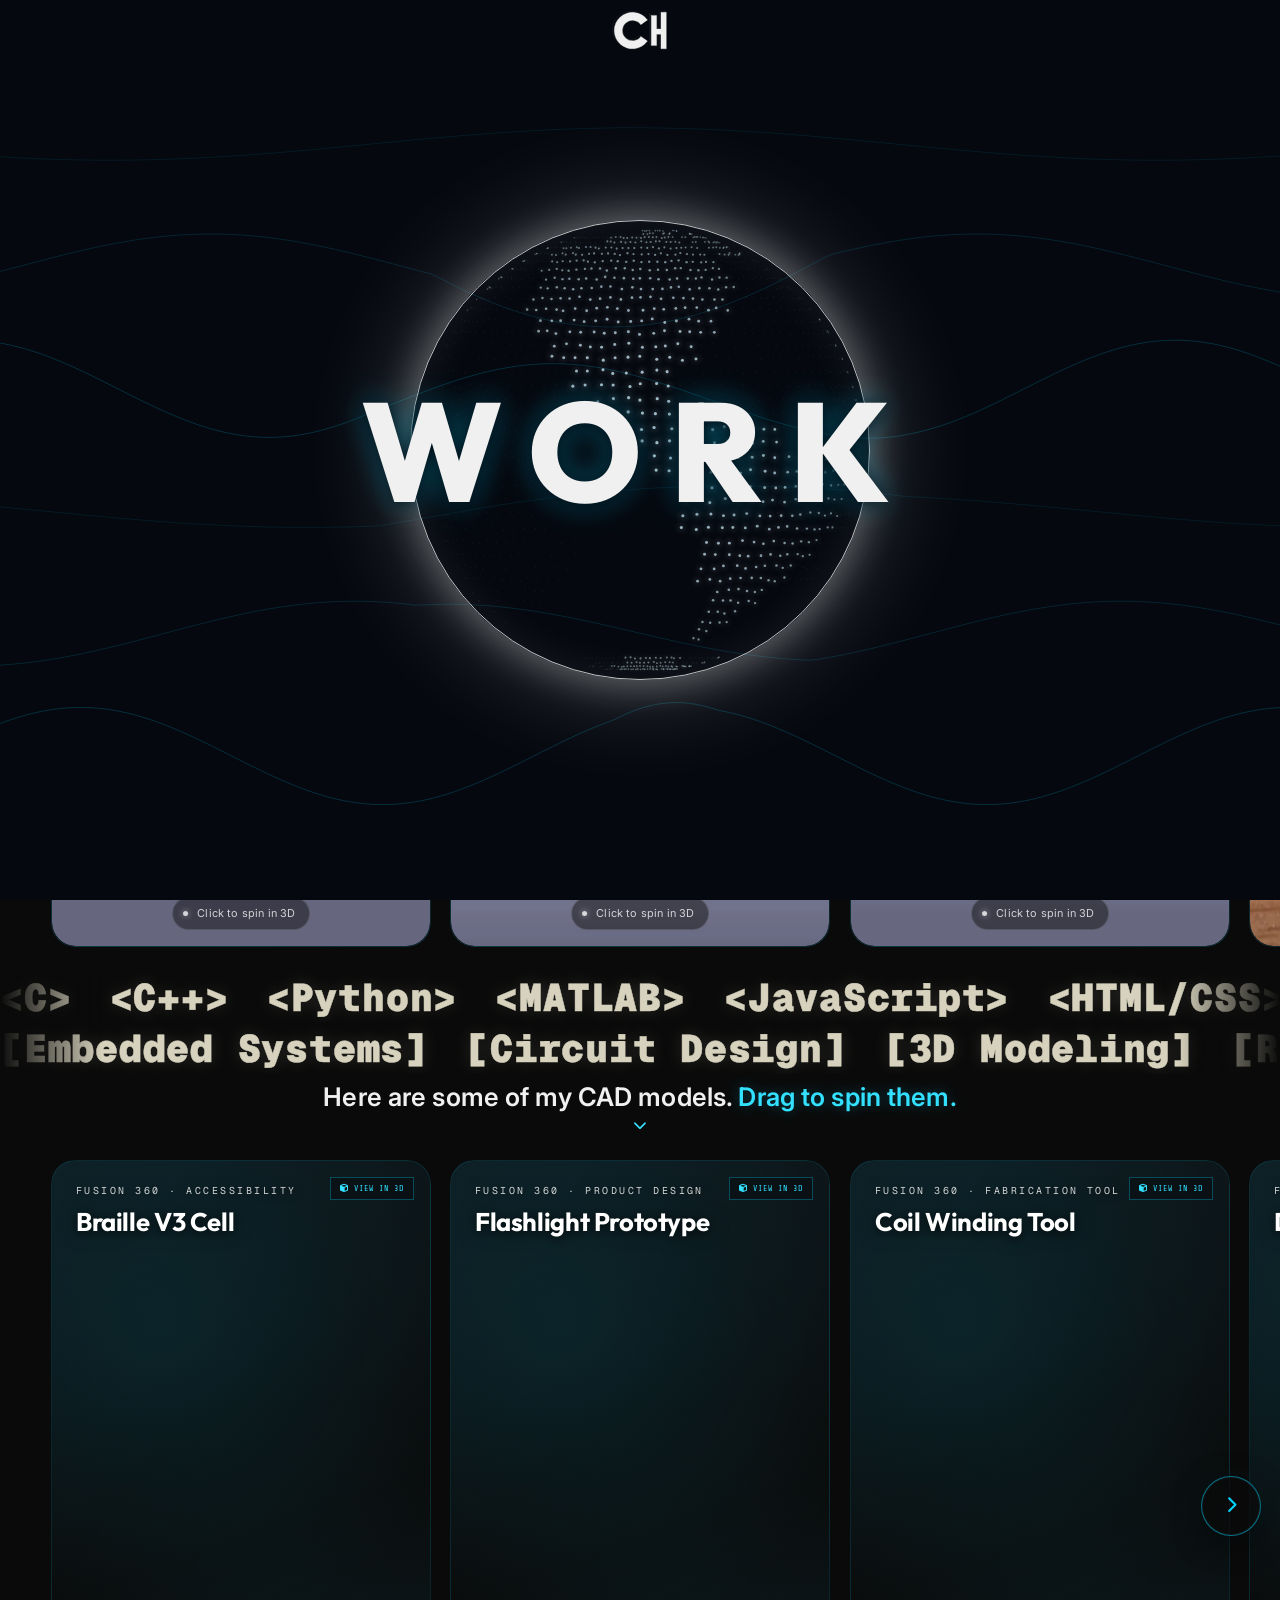
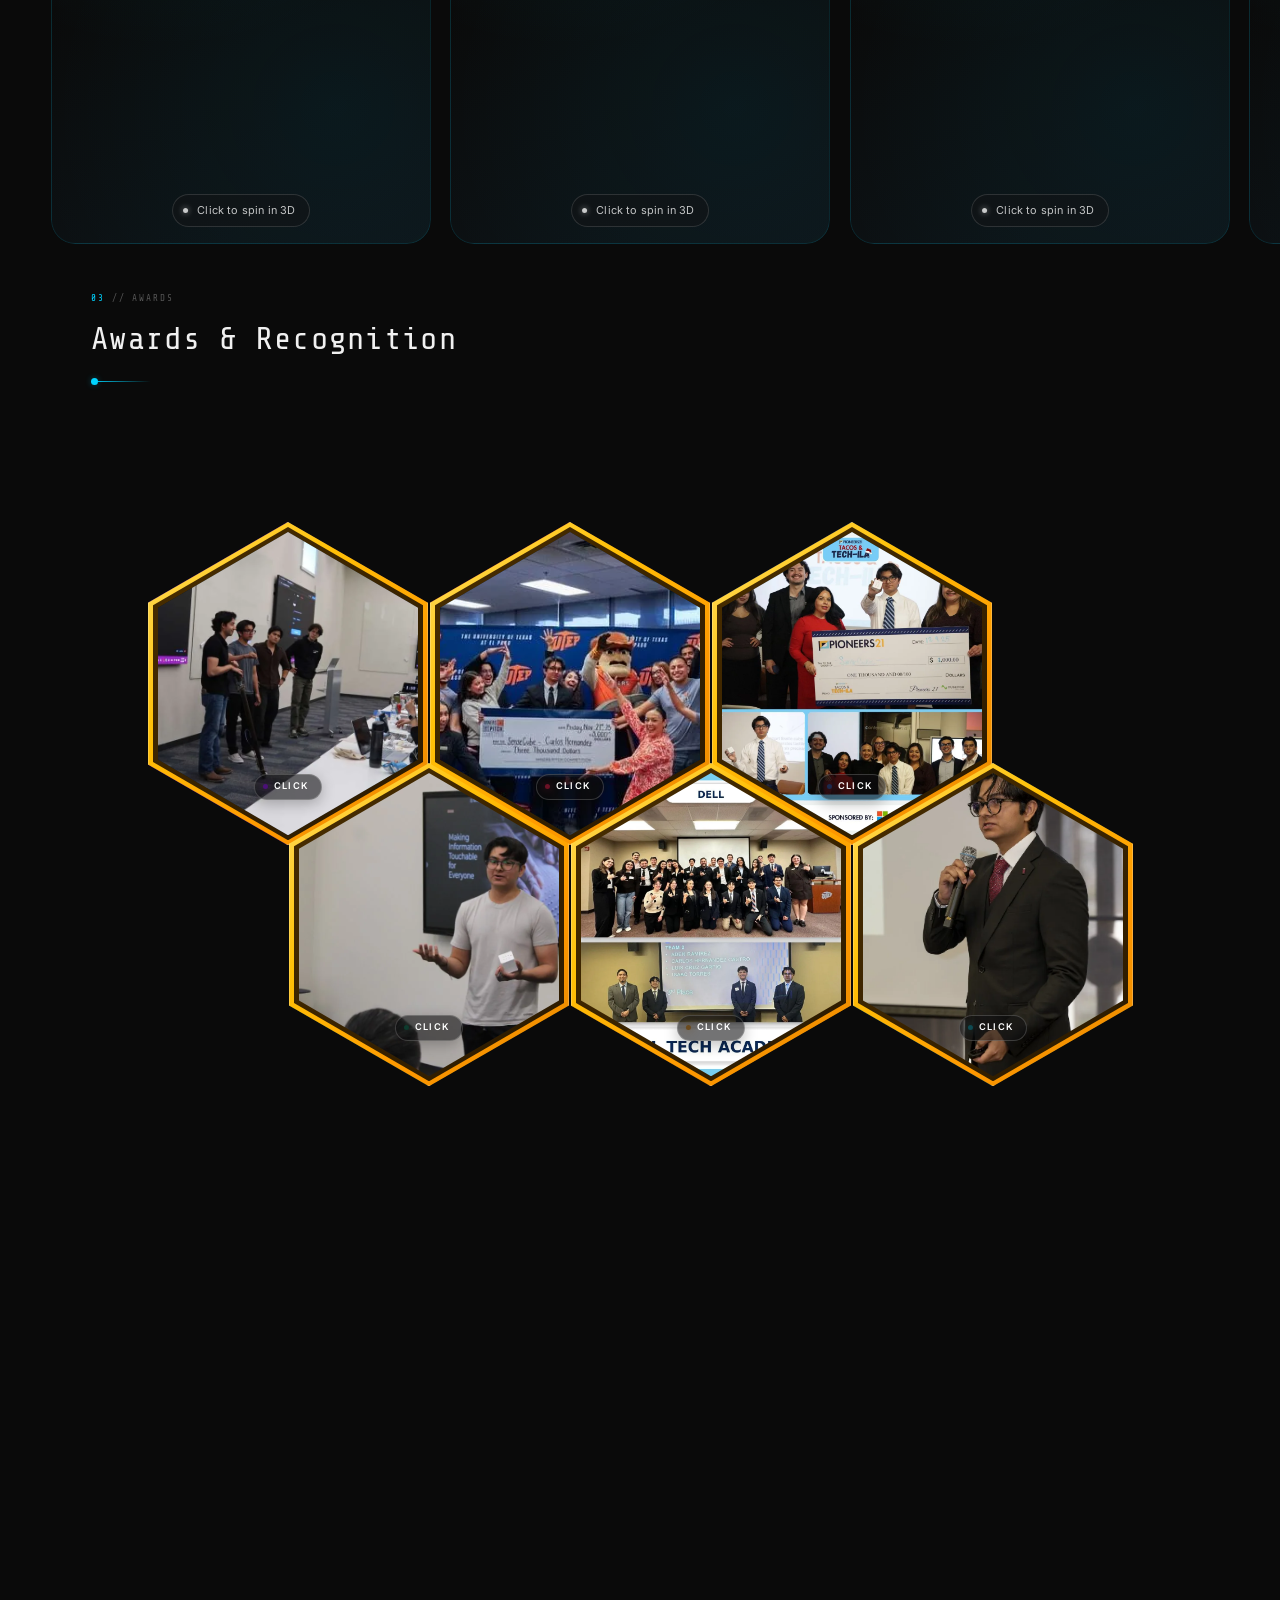
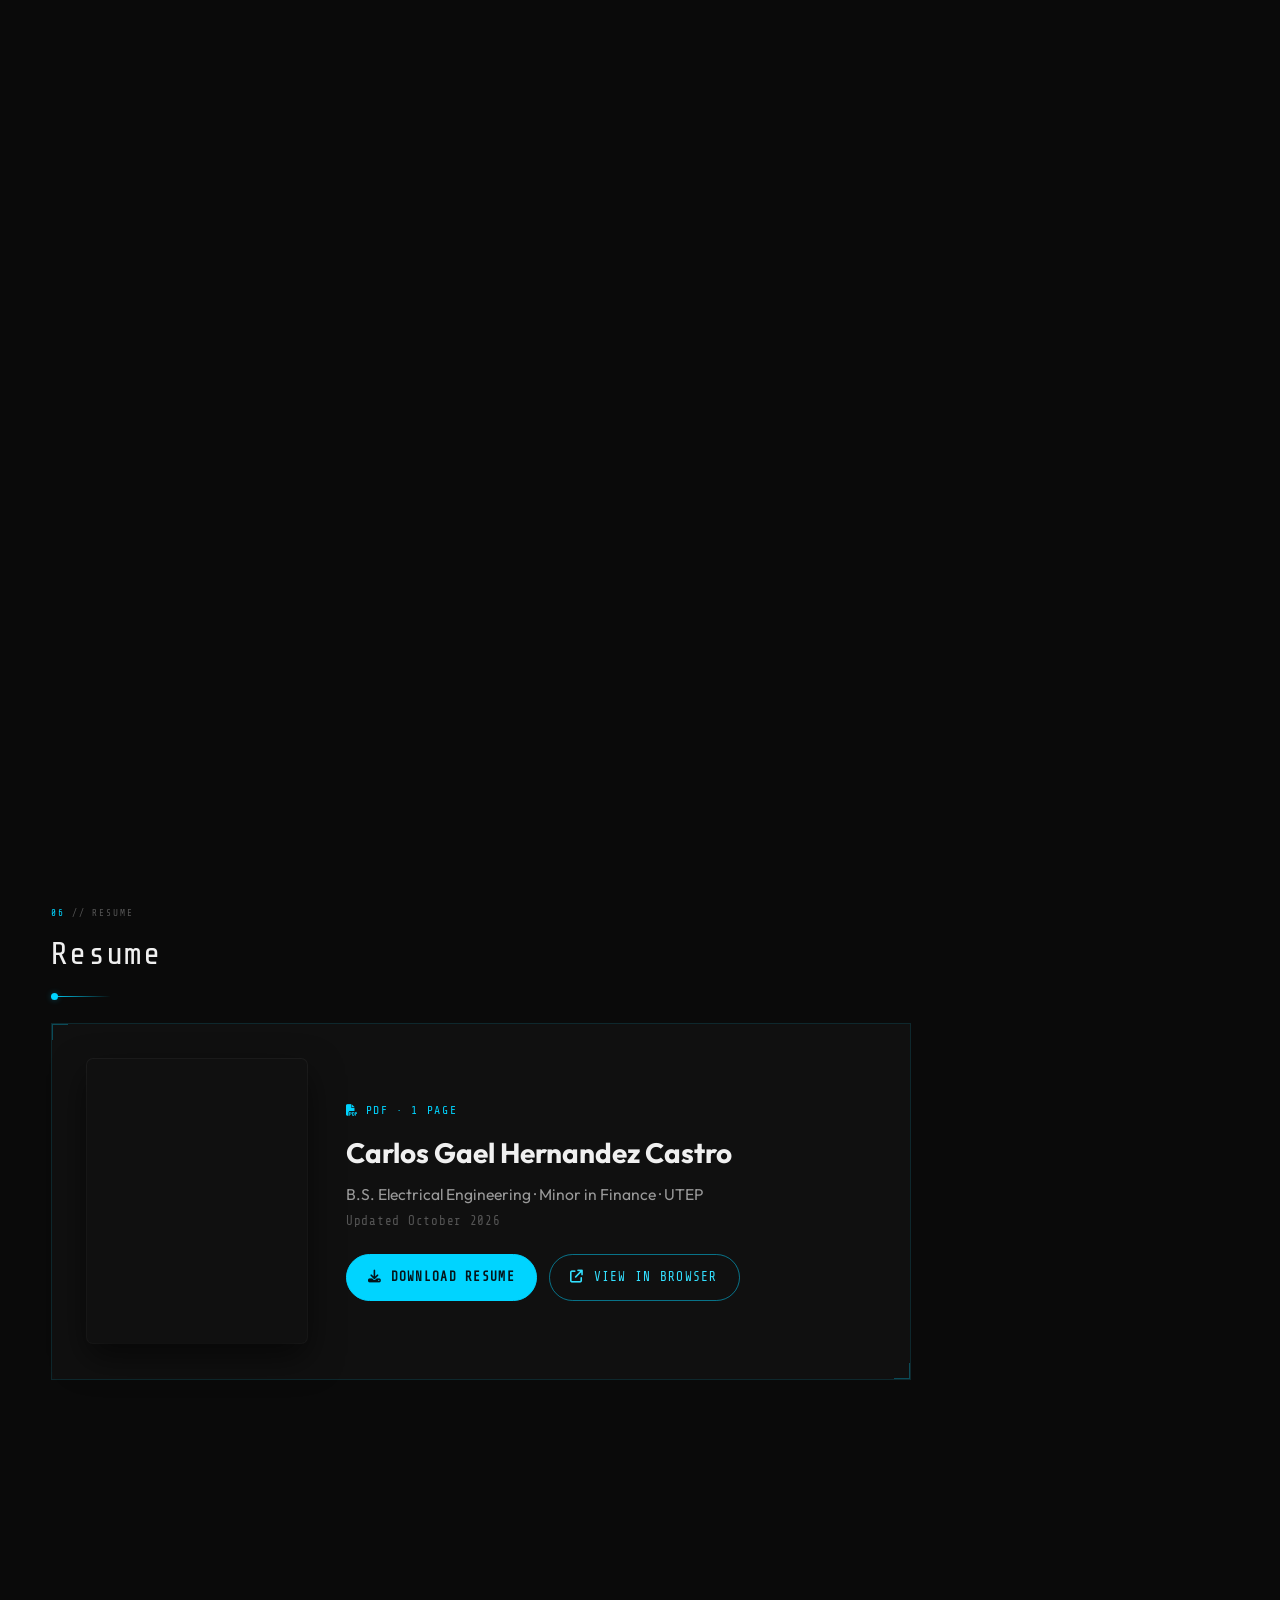
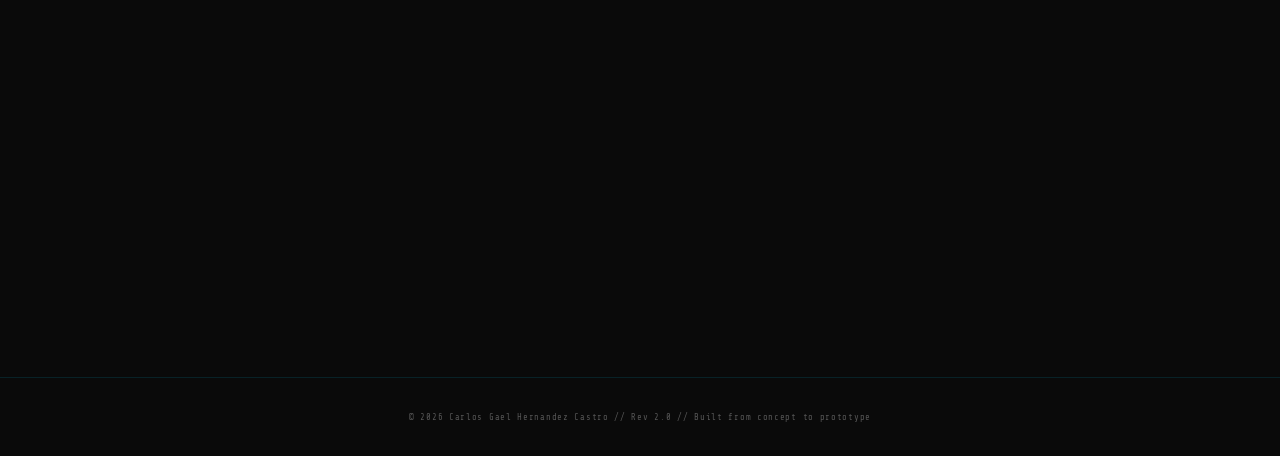
==== index.html @ 39623f41 "admin: update Experience" ====
<!DOCTYPE html>
<html lang="en">

<head>
    <meta charset="UTF-8">
    <meta name="viewport" content="width=device-width, initial-scale=1.0">
    <title>Carlos Gael Hernandez Castro — Electrical Engineer</title>
    <meta name="description" content="I'm a sophomore EE student at UTEP minoring in Finance, building assistive tech, UAV systems, and embedded projects. I deploy real hardware and back it with competition wins.">
    <meta property="og:site_name" content="Carlos Hernandez Castro">
    <meta name="google-site-verification" content="eO-jj7HFhtMOXMjF1wwX9xHpwK8KpR4ubTns_hVPbPQ" />
    <link rel="icon" type="image/png" href="/favicon.png" sizes="any">
    
    <link rel="manifest" href="/manifest.json">
    <meta name="theme-color" content="#000000">
    <script>if('serviceWorker' in navigator){window.addEventListener('load',()=>navigator.serviceWorker.register('/sw.js'));}</script>

    <link rel="preconnect" href="https://fonts.googleapis.com">
    <link rel="preconnect" href="https://fonts.gstatic.com" crossorigin>
    <link
        href="https://fonts.googleapis.com/css2?family=Share+Tech+Mono&family=Outfit:wght@300;400;500;600;700&family=Geist:wght@400;500;600;700;800;900&family=Geist+Mono:wght@400;500;600&family=Inter:wght@400;500;600;700;800;900&display=swap"
        rel="stylesheet">
    <link rel="stylesheet" href="https://cdnjs.cloudflare.com/ajax/libs/font-awesome/6.5.1/css/all.min.css">
    <!-- <model-viewer> is loaded ON-DEMAND the first time a user clicks a CAD
         card (see the loadModelViewer() helper in the script section). This
         keeps ~300 KB of WebGL JS off the initial page load. -->
    <link rel="preconnect" href="https://unpkg.com" crossorigin>
    <!-- file:// origins cannot fetch .glb files, so when the page is opened as a
         local file we lazily pull in the embedded base64 bundle. Hosted deploys
         skip the file (location.protocol !== "file:") so production stays lean. -->
    <script>
        if (location.protocol === 'file:') {
            var s = document.createElement('script');
            s.src = './cad-models.js';
            document.head.appendChild(s);
        }
    </script>

    <!-- =========================================================================
         CARLOS HERNANDEZ — PORTFOLIO
         Single-file HTML/CSS/JS portfolio site.

         File layout
         ───────────
           <head>
              fonts + Font Awesome
              <style>   ← all CSS, organized by feature (see § map below)
           <body>
              page chrome  (hive backdrop, scroll bar)
              <nav>        (logo, menu, hamburger)
              <section>'s  (about · projects · experience · skills · awards · contact)
              footer + greeting modal + lightbox
              <script>     (canvas anims, modals, marquee, observers, etc.)

         CSS section map (search for the §⇩ label to jump)
         ─────────────────────────────────────────────────
           §1  Reset / global tokens / base
           §2  Page chrome           (scroll-power bar, navigation)
           §3  Logo                  (mark, wordmark, tap-my-name CTA, car SVG)
           §4  Hero                  (about, terminal greeting, decorative art)
           §5  Sections              (general section header, layout helpers)
           §6  Projects              (pcards, hover blur, hint pill, click modals)
           §7  Skills marquee        (left + right scrolling rows)
           §8  Awards (hexagons)     (two-layer system, dock colors, full-screen modal)
           §9  Quote + Contact       (glow, social pills)
           §10 Greeting modal (gm)   (drift grid, terminal, scramble effect)
           §11 Reveal-on-scroll utilities + reduced-motion
         ========================================================================= -->
    <style>
        /* ───── §1 · Reset / base ──────────────────────────────────────────────── */
        *,
        *::before,
        *::after {
            margin: 0;
            padding: 0;
            box-sizing: border-box
        }

        /* design tokens — colors, fonts, motion variables */
        :root {
            --bg: #0a0a0a;
            --bg2: #101010;
            --bg3: #161616;
            --acc: #00d4ff;
            --acc2: #33e0ff;
            --acc3: rgba(0, 212, 255, 0.3);
            --acc4: rgba(0, 212, 255, 0.5);
            --acc5: rgba(0, 212, 255, 0.12);
            --acc6: rgba(0, 212, 255, 0.06);
            --glow: rgba(0, 212, 255, 0.4);
            --txt: #f0f0f0;
            --txt2: #999;
            --txt3: #555;
            --fs: 'Share Tech Mono', monospace;
            --fb: 'Outfit', sans-serif;
            --nh: 60px;
            --mx: 50%;
            --my: 50%;
            --scroll: 0;
        }

        html {
            scroll-behavior: smooth;
            scroll-padding-top: var(--nh)
        }

        body {
            font-family: var(--fb);
            /* Solid color background — no canvases, no GPU. Defaults to pure
               black; once the user scrolls into the Experience section we add
               the .past-experience class which fades to a premium dark gray
               (Apple-style #1c1c1e) for the rest of the page. */
            background-color: #0a0a0a;
            transition: background-color .9s ease;
            color: var(--txt);
            line-height: 1.6;
            overflow-x: hidden;
            -webkit-font-smoothing: antialiased;
            /* Lock down text selection across the whole site so visitors can't
               highlight, copy or drag the content. Inputs/textareas opt back in. */
            -webkit-user-select: none;
            -moz-user-select: none;
            -ms-user-select: none;
            user-select: none;
            -webkit-touch-callout: none
        }
        input, textarea, [contenteditable="true"] {
            -webkit-user-select: text;
            -moz-user-select: text;
            -ms-user-select: text;
            user-select: text
        }
        img, svg, canvas, video {
            -webkit-user-drag: none;
            user-drag: none
        }

        ::selection {
            background: transparent;
            color: inherit
        }
        ::-moz-selection {
            background: transparent;
            color: inherit
        }

        /* Scroll-keyed background swap — pure black → premium dark gray.
           #1c1c1e is the SF / macOS dark mode secondary surface; it's the
           "premium" gray most luxury / Apple-style sites land on. */
        body.past-experience { background-color: #1c1c1e }

        /* ───── §2 · Page chrome ─────────────────────────────────────────────
           Performance: the page background is a flat solid color. The old
           decorative layers (canvas circuit network, cursor spark canvas,
           grid substrate, cursor-follow halo, page-load sweep) are gone —
           HTML, CSS and their JS loops — so an idle page costs ~0% CPU/GPU. */

        #scrollPower {
            position: fixed;
            top: var(--nh);
            left: 0;
            width: 100%;
            height: 2px;
            z-index: 999;
            background: transparent
        }

        #scrollPower::after {
            content: '';
            display: block;
            height: 100%;
            width: 100%;
            /* scaleX instead of width: compositor-only, never repaints */
            transform: scaleX(var(--scroll));
            transform-origin: left center;
            background: linear-gradient(to right, var(--acc5), var(--acc), var(--acc2));
            box-shadow: 0 0 10px var(--glow);
            transition: transform .1s linear
        }

        /* ───── §3 · Navigation + logo ─────────────────────────────────────── */
        .nav {
            position: fixed;
            top: 0;
            left: 0;
            right: 0;
            z-index: 1000;
            height: var(--nh);
            display: flex;
            align-items: center;
            justify-content: space-between;
            padding: 0 clamp(1.5rem, 4vw, 4rem);
            border-bottom: 1px solid var(--acc5);
            transition: background .4s
        }

        .nav.scrolled {
            background: rgba(10, 10, 10, .92);
        }

        .nav-logo {
            display: inline-flex;
            align-items: center;
            gap: .7rem;
            cursor: pointer;
            font-family: 'SF Pro Display', -apple-system, 'Inter', sans-serif;
            color: var(--txt);
            text-decoration: none;
            line-height: 1;
            transition: transform .35s cubic-bezier(.2,.8,.2,1);
            user-select: none;
            position: relative;
            padding: .25rem .15rem
        }

        .nav-logo:hover {
            transform: translateX(2px)
        }

        /* Animated SVG monogram — "C" arc with a precision tick that traces on hover */
        .nav-logo-mark {
            width: 34px;
            height: 34px;
            position: relative;
            flex: 0 0 34px;
            background: transparent;
            border: 0;
            box-shadow: none;
            overflow: visible
        }
        .nav-logo-mark svg {
            width: 100%;
            height: 100%;
            overflow: visible;
            display: block
        }
        .nav-logo-mark .ring {
            fill: none;
            stroke: rgba(0, 212, 255, .18);
            stroke-width: 1.2
        }
        .nav-logo-mark .arc {
            fill: none;
            stroke: var(--acc);
            stroke-width: 2;
            stroke-linecap: round;
            stroke-dasharray: 110;
            stroke-dashoffset: 0;
            filter: drop-shadow(0 0 6px rgba(0, 212, 255, .55));
            transition: stroke-dashoffset .9s cubic-bezier(.2,.8,.2,1), filter .3s
        }
        .nav-logo-mark .tick {
            stroke: var(--acc2);
            stroke-width: 1.6;
            stroke-linecap: round;
            opacity: .85
        }
        .nav-logo-mark .dot {
            fill: var(--acc);
            filter: drop-shadow(0 0 5px rgba(0, 212, 255, .85));
            animation: none
        }
        .nav-logo:hover .nav-logo-mark .arc {
            stroke-dashoffset: -110;
            filter: drop-shadow(0 0 11px rgba(0, 212, 255, .95))
        }
        @keyframes logoDot {
            0%, 100% { opacity: .55; r: 1.6 }
            50%      { opacity: 1;   r: 2.2 }
        }

        /* Two-line wordmark — "Car🚗los" stacked above "Hernandez", clean and
           naturally sized, both left-aligned with identical typography.           */
        .nav-logo-text {
            display: inline-flex;
            flex-direction: column;
            align-items: flex-start;
            gap: 4px;
            line-height: 1.1
        }
        .nav-logo-text .nav-logo-name,
        .nav-logo-text .nav-logo-surname {
            font-family: 'SF Pro Display', -apple-system, 'Inter', sans-serif;
            font-size: .92rem;
            font-weight: 700;
            line-height: 1.1;
            letter-spacing: .02em;
            color: #EAEAEA;
            white-space: nowrap
        }
        .nav-logo-text .nav-logo-name {
            display: inline-flex;
            align-items: center
        }
        .nav-logo-text .nav-logo-name b {
            display: inline-flex;
            align-items: center;
            font-weight: inherit;
            color: inherit
        }
        .nav-logo-text .nav-logo-surname { display: inline-block }
        .nav-logo-text .nav-logo-tag {
            font-family: 'Geist Mono', ui-monospace, monospace;
            font-size: .55rem;
            font-weight: 500;
            letter-spacing: .35em;
            text-transform: uppercase;
            color: var(--acc2);
            opacity: .75;
            margin-top: 2px
        }

        /* Inline car SVG that lives between "Car" and "los" */
        .nav-logo-car {
            width: 26px;
            height: 12px;
            display: inline-block;
            flex: 0 0 auto;
            vertical-align: middle;
            margin: 0 3px;
            transform: translateY(-1px);
            filter: drop-shadow(0 0 4px rgba(0, 212, 255, .55));
            transition: transform .35s cubic-bezier(.2,.8,.2,1), filter .3s ease
        }
        .nav-logo-car .nav-car-wheel {
            transform-origin: center;
            transform-box: fill-box;
            animation: navCarSpin 1.4s linear infinite;
            animation-play-state: paused
        }
        .nav-logo:hover .nav-logo-car {
            transform: translate(4px, -1px);
            filter: drop-shadow(0 0 8px rgba(0, 212, 255, .9))
        }
        .nav-logo:hover .nav-logo-car .nav-car-wheel {
            animation-play-state: running
        }
        @keyframes navCarSpin { to { transform: rotate(360deg) } }

        /* Subtle "← Tap my name" CTA — minimal, refined Apple-style pill */
        .nav-logo-cta {
            display: inline-flex;
            align-items: center;
            gap: .4rem;
            margin-left: -.35rem;
            font-family: 'SF Pro Display', -apple-system, 'Inter', sans-serif;
            font-size: .58rem;
            font-weight: 500;
            letter-spacing: .14em;
            text-transform: uppercase;
            color: rgba(255, 255, 255, .82);
            padding: .34rem .7rem .34rem .55rem;
            background: rgba(20, 20, 22, .6);
            border: 0.5px solid rgba(0, 212, 255, .35);
            border-radius: 999px;
            white-space: nowrap;
            pointer-events: none;
            opacity: 0;
            transform: translateX(-6px);
            animation: navCtaIn 1.2s ease-out 1s forwards;
            box-shadow: 0 6px 18px rgba(0, 0, 0, .3)
        }
        .nav-logo-cta .nav-cta-arrow {
            color: var(--acc);
            font-size: .68rem;
            animation: none;
            filter: drop-shadow(0 0 4px rgba(0, 212, 255, .6))
        }
        .nav-logo-cta .dot {
            width: 5px; height: 5px;
            border-radius: 50%;
            background: var(--acc);
            box-shadow: 0 0 6px rgba(0, 212, 255, .8);
            animation: none
        }
        .nav-logo:hover .nav-logo-cta {
            opacity: 0;
            transform: translateX(-2px);
            transition: opacity .25s ease, transform .25s ease
        }
        @keyframes navCtaIn {
            to { opacity: 1; transform: translateX(0) }
        }
        @keyframes navCtaArrow {
            0%, 100% { transform: translateX(0)    }
            50%      { transform: translateX(-5px) }
        }
        @keyframes navCtaPulse {
            0%, 100% { opacity: .55; transform: scale(1) }
            50%      { opacity: 1;   transform: scale(1.25) }
        }

        @media (max-width:760px) {
            .nav-logo-cta        { display: none }
        }
        @media (max-width:640px) {
            .nav-logo-text .nav-logo-tag { display: none }
        }

        .nl {
            display: flex;
            gap: 1.8rem;
            list-style: none
        }

        .nl a {
            font-family: var(--fs);
            font-size: .68rem;
            letter-spacing: .12em;
            text-transform: uppercase;
            color: var(--txt2);
            text-decoration: none;
            transition: color .3s, text-shadow .3s;
            position: relative;
            padding: .3rem 0
        }

        .nl a::before {
            content: '';
            position: absolute;
            bottom: -2px;
            left: 50%;
            width: 8px;
            height: 8px;
            border-radius: 50%;
            background: var(--acc5);
            transform: translateX(-50%);
            transition: all .3s
        }

        .nl a:hover {
            color: var(--acc2);
            text-shadow: 0 0 12px var(--glow)
        }

        .nl a:hover::before {
            background: var(--acc);
            box-shadow: 0 0 8px var(--glow), 0 0 20px var(--acc3);
            width: 10px;
            height: 10px
        }

        .hb {
            display: none;
            background: none;
            border: none;
            cursor: pointer;
            flex-direction: column;
            gap: 4px;
            padding: 4px
        }

        .hb span {
            display: block;
            width: 22px;
            height: 1.5px;
            background: var(--acc);
            transition: transform .3s, opacity .3s
        }

        .hb.active span:nth-child(1) {
            transform: rotate(45deg) translate(4px, 4px)
        }

        .hb.active span:nth-child(2) {
            opacity: 0
        }

        .hb.active span:nth-child(3) {
            transform: rotate(-45deg) translate(4px, -4px)
        }

        /* (Removed: ~150 lines of legacy .hero* hero-banner styles — the design
            no longer uses a hero banner; the About section opens the page now.) */

        section {
            padding: clamp(2rem, 5vw, 4.5rem) clamp(1.5rem, 4vw, 4rem);
            position: relative;
            z-index: 2
        }

        /* ───── §5 · Section headers + shared layout helpers ──────────────── */
        .sh {
            margin-bottom: 1.6rem
        }

        .sr {
            font-family: var(--fs);
            font-size: .58rem;
            letter-spacing: .2em;
            text-transform: uppercase;
            color: var(--txt3);
            margin-bottom: .5rem
        }

        .sr .n {
            color: var(--acc)
        }

        .st {
            font-family: var(--fs);
            font-size: clamp(1.4rem, 2.8vw, 2rem);
            font-weight: 400;
            letter-spacing: .04em
        }

        .sl {
            width: 60px;
            height: 1px;
            background: linear-gradient(to right, var(--acc), transparent);
            margin-top: 1rem;
            position: relative
        }

        .sl::before {
            content: '';
            position: absolute;
            left: 0;
            top: -3px;
            width: 7px;
            height: 7px;
            border-radius: 50%;
            background: var(--acc);
            box-shadow: 0 0 6px var(--acc3)
        }

        .tilt {
            transition: transform .15s ease-out;
            transform-style: preserve-3d;
            will-change: transform
        }

        /* ───── §4 · Hero + About ──────────────────────────────────────────── */
        .about {
            max-width: 1100px;
            margin: 0 auto;
            display: none
        }

        .about.show {
            display: block;
            animation: fi .5s ease
        }

        .about-grid {
            display: grid;
            grid-template-columns: 260px 1fr;
            gap: 4rem;
            align-items: start
        }

        .chip {
            position: relative;
            width: 260px
        }

        .chip-body {
            position: relative;
            border: 2px solid var(--acc3);
            background: var(--bg2);
            overflow: hidden
        }

        .chip-body img {
            display: block;
            width: 100%;
            aspect-ratio: 3/4;
            object-fit: cover;
            object-position: center top;
            filter: contrast(1.05)
        }

        .chip-body::after {
            content: '';
            position: absolute;
            top: 0;
            left: 0;
            right: 0;
            bottom: 0;
            background: radial-gradient(circle at var(--mx) var(--my), rgba(0, 212, 255, 0.08), transparent 60%);
            pointer-events: none;
            transition: background .2s
        }

        .pins-h,
        .pins-v {
            position: absolute;
            display: flex;
            flex-direction: column;
            gap: 8px
        }

        .pins-h {
            flex-direction: row;
            gap: 8px
        }

        .pins-l {
            left: -10px;
            top: 20px;
            bottom: 20px;
            justify-content: space-between
        }

        .pins-r {
            right: -10px;
            top: 20px;
            bottom: 20px;
            justify-content: space-between
        }

        .pins-t {
            top: -10px;
            left: 30px;
            right: 30px;
            justify-content: space-between
        }

        .pins-b {
            bottom: -10px;
            left: 30px;
            right: 30px;
            justify-content: space-between
        }

        .pin {
            background: var(--acc5);
            transition: all .25s
        }

        .pins-v .pin {
            width: 10px;
            height: 3px
        }

        .pins-h .pin {
            width: 3px;
            height: 10px
        }

        .chip:hover .pin {
            background: var(--acc);
            box-shadow: 0 0 4px var(--acc3)
        }

        .chip-lbl {
            font-family: var(--fs);
            text-align: center;
            margin-top: 1rem
        }

        .chip-des {
            font-size: .65rem;
            color: var(--acc);
            letter-spacing: .15em
        }

        .chip-pn {
            font-size: .55rem;
            color: var(--txt3);
            letter-spacing: .1em;
            margin-top: .2rem
        }

        .chip-dot {
            position: absolute;
            top: 12px;
            left: 12px;
            width: 12px;
            height: 12px;
            border-radius: 50%;
            border: 1px solid var(--acc3)
        }

        .at p {
            color: var(--txt2);
            font-size: .92rem;
            margin-bottom: 1.2rem;
            line-height: 1.8;
            font-weight: 300
        }

        .at strong {
            color: var(--txt);
            font-weight: 500
        }

        .as {
            display: grid;
            grid-template-columns: 1fr 1fr;
            gap: .8rem;
            margin-top: 1.5rem
        }

        .stat {
            background: var(--bg2);
            border: 1px solid var(--acc5);
            padding: 1.2rem;
            position: relative;
            transition: border-color .3s
        }

        .stat::before {
            content: '';
            position: absolute;
            top: 0;
            left: 0;
            right: 0;
            bottom: 0;
            background: radial-gradient(circle at var(--mx) var(--my), rgba(0, 212, 255, 0.05), transparent 70%);
            pointer-events: none;
            opacity: 0;
            transition: opacity .3s
        }

        .stat:hover {
            border-color: var(--acc3)
        }

        .stat:hover::before {
            opacity: 1
        }

        .sv {
            font-family: var(--fs);
            font-size: 1.4rem;
            color: var(--acc2);
            line-height: 1
        }

        .slb {
            font-family: var(--fs);
            font-size: .55rem;
            color: var(--txt3);
            margin-top: .3rem;
            letter-spacing: .08em;
            text-transform: uppercase
        }

        .competitions {
            max-width: 1200px;
            margin: 0 auto
        }

        .cc {
            display: grid;
            grid-template-columns: 1fr 1fr;
            background: var(--bg2);
            border: 1px solid var(--acc5);
            overflow: hidden;
            margin-bottom: 1.2rem;
            transition: border-color .4s;
            position: relative
        }

        .cc::before {
            content: '';
            position: absolute;
            top: 0;
            left: 0;
            right: 0;
            bottom: 0;
            background: radial-gradient(800px circle at var(--mx) var(--my), rgba(0, 212, 255, 0.025), transparent 60%);
            pointer-events: none;
            z-index: 1;
            opacity: 0;
            transition: opacity .4s
        }

        .cc:hover {
            border-color: var(--acc3)
        }

        .cc:hover::before {
            opacity: 1
        }

        .cc.rev .ci {
            order: 2
        }

        .cc.rev .cb {
            order: 1
        }

        .ci {
            display: grid;
            gap: 0;
            min-height: 260px
        }

        .ci.dual {
            grid-template-columns: 1fr 1fr
        }

        .ci .imgf {
            border: none;
            border-radius: 0
        }

        .ci .imgf img {
            height: 100%;
            min-height: 200px
        }

        .cb {
            padding: 2rem;
            display: flex;
            flex-direction: column;
            justify-content: center;
            position: relative;
            z-index: 2
        }

        .cbdg {
            display: inline-flex;
            align-items: center;
            gap: .4rem;
            font-family: var(--fs);
            font-size: .55rem;
            letter-spacing: .12em;
            text-transform: uppercase;
            color: var(--acc);
            margin-bottom: .8rem;
            width: fit-content
        }

        .cbdg i {
            font-size: .65rem
        }

        .cn {
            font-family: var(--fs);
            font-size: .95rem;
            margin-bottom: .3rem;
            letter-spacing: .02em
        }

        .csub {
            font-family: var(--fs);
            font-size: .6rem;
            color: var(--txt3);
            margin-bottom: 1rem;
            letter-spacing: .06em
        }

        .cd {
            font-size: .82rem;
            color: var(--txt2);
            line-height: 1.75;
            font-weight: 300
        }

        .imgf {
            position: relative;
            overflow: hidden;
            border: 1px solid var(--acc5);
            background: var(--bg2);
            cursor: pointer
        }

        .imgf img {
            display: block;
            width: 100%;
            height: 100%;
            object-fit: cover;
            transition: transform .5s
        }

        .imgf:hover img {
            transform: scale(1.03)
        }

        .projects {
            max-width: none;
            width: 100%;
            padding-left: 0 !important;
            padding-right: 0 !important;
            padding-top: clamp(1.5rem, 3vw, 3rem) !important;
            padding-bottom: clamp(1rem, 2vw, 1.75rem) !important;
            position: relative;
            z-index: 3
        }
        .pgrid-wrap, .pgrid { position: relative; z-index: 3 }

        .experience {
            padding-top: clamp(1rem, 2vw, 2rem) !important;
            padding-bottom: clamp(1.25rem, 2.5vw, 2.25rem) !important
        }

        .skills {
            padding-top: clamp(1.25rem, 2.5vw, 2.25rem) !important;
            padding-bottom: clamp(1.25rem, 2.5vw, 2.25rem) !important
        }

        .competitions {
            padding-top: 0.4rem !important;
            padding-bottom: 0.4rem !important
        }
        .competitions > .sh.rv { margin-bottom: 0 !important }

        .contact {
            padding-top: clamp(1.25rem, 2.5vw, 2.25rem) !important
        }

        /* ── Résumé download — same panel language as the Skills cards
             (bg2 fill, faint cyan hairline, corner brackets) ── */
        .resume {
            padding-top: clamp(1.25rem, 2.5vw, 2.25rem) !important;
            padding-bottom: clamp(1.25rem, 2.5vw, 2.25rem) !important
        }
        .resume-card {
            display: grid;
            grid-template-columns: minmax(150px, 220px) 1fr;
            gap: clamp(1.4rem, 3vw, 2.6rem);
            align-items: center;
            max-width: 860px;
            background: var(--bg2);
            border: 1px solid var(--acc5);
            padding: clamp(1.4rem, 3vw, 2.2rem);
            position: relative
        }
        .resume-card::before,
        .resume-card::after {
            content: '';
            position: absolute;
            width: 16px;
            height: 16px
        }
        .resume-card::before { top: 0; left: 0; border-top: 1.5px solid var(--acc3); border-left: 1.5px solid var(--acc3) }
        .resume-card::after { bottom: 0; right: 0; border-bottom: 1.5px solid var(--acc3); border-right: 1.5px solid var(--acc3) }
        .resume-preview {
            display: block;
            border-radius: 6px;
            overflow: hidden;
            box-shadow: 0 14px 34px rgba(0, 0, 0, .55), 0 0 0 1px rgba(255, 255, 255, .06);
            transition: transform .35s cubic-bezier(.2, .8, .2, 1), box-shadow .35s ease
        }
        .resume-preview img { display: block; width: 100%; height: auto }
        .resume-preview:hover {
            transform: translateY(-4px);
            box-shadow: 0 20px 44px rgba(0, 0, 0, .6), 0 0 0 1px var(--acc4)
        }
        .resume-kicker {
            font-family: var(--fs);
            font-size: .72rem;
            letter-spacing: .14em;
            text-transform: uppercase;
            color: var(--acc);
            margin: 0 0 .7rem
        }
        .resume-kicker i { margin-right: .4rem }
        .resume-title {
            font-family: var(--fb);
            font-size: clamp(1.3rem, 2.6vw, 1.75rem);
            font-weight: 700;
            color: var(--txt);
            margin: 0 0 .35rem
        }
        .resume-role { color: var(--txt2); margin: 0 0 .3rem; font-size: .98rem }
        .resume-meta { color: var(--txt3); margin: 0 0 1.4rem; font-family: var(--fs); font-size: .78rem; letter-spacing: .06em }
        .resume-actions { display: flex; flex-wrap: wrap; gap: .75rem }
        .resume-btn {
            display: inline-flex;
            align-items: center;
            justify-content: center;
            gap: .55rem;
            min-height: 46px;
            padding: .75rem 1.3rem;
            border: 1px solid var(--acc4);
            border-radius: 999px;
            color: var(--acc2);
            font-family: var(--fs);
            font-size: .8rem;
            letter-spacing: .1em;
            text-transform: uppercase;
            text-decoration: none;
            transition: background .25s ease, color .25s ease, border-color .25s ease
        }
        .resume-btn:hover { background: var(--acc6); border-color: var(--acc) }
        .resume-btn--primary { background: var(--acc); border-color: var(--acc); color: #04141a; font-weight: 700 }
        .resume-btn--primary:hover { background: var(--acc2); color: #04141a }
        @media (max-width: 640px) {
            .resume-card { grid-template-columns: 1fr; text-align: center }
            .resume-preview { width: min(62%, 240px); margin: 0 auto }
            .resume-actions { flex-direction: column }
            .resume-btn { width: 100% }
        }

        .sc-feat {
            background: var(--bg2);
            border: 1px solid var(--acc5);
            overflow: hidden;
            margin-bottom: 1.5rem;
            transition: border-color .4s
        }

        .sc-feat:hover {
            border-color: var(--acc3)
        }

        .sc-top {
            display: grid;
            grid-template-columns: 1fr 1fr
        }

        .sc-imgs {
            position: relative;
            overflow: hidden;
            min-height: 400px
        }

        .sc-img-wrap {
            position: absolute;
            top: 0;
            left: 0;
            width: 100%;
            height: 100%;
            opacity: 0;
            transition: opacity .6s ease;
            background: var(--bg)
        }

        .sc-img-wrap.active {
            opacity: 1;
            z-index: 1
        }

        .sc-img-wrap img {
            width: 100%;
            height: 100%;
            object-fit: contain;
            display: block;
            padding: 1rem
        }

        .sc-arrows {
            position: absolute;
            top: 50%;
            left: 0;
            right: 0;
            z-index: 2;
            display: flex;
            justify-content: space-between;
            transform: translateY(-50%);
            padding: 0 .5rem;
            pointer-events: none
        }

        .sc-arrow {
            width: 36px;
            height: 36px;
            border: 1px solid var(--acc3);
            background: rgba(10, 10, 10, .7);
            color: var(--acc);
            display: flex;
            align-items: center;
            justify-content: center;
            cursor: pointer;
            pointer-events: all;
            transition: all .3s;
            font-size: .9rem
        }

        .sc-arrow:hover {
            background: var(--acc);
            color: var(--bg);
            box-shadow: 0 0 12px var(--glow)
        }

        .sc-dots {
            position: absolute;
            bottom: 1rem;
            left: 50%;
            transform: translateX(-50%);
            display: flex;
            gap: .5rem;
            z-index: 2
        }

        .sc-dot {
            width: 8px;
            height: 8px;
            border-radius: 50%;
            border: 1px solid var(--acc3);
            background: transparent;
            cursor: pointer;
            transition: all .3s
        }

        .sc-dot.active {
            background: var(--acc);
            box-shadow: 0 0 6px var(--acc3)
        }

        .sc-img-cap {
            position: absolute;
            bottom: 0;
            left: 0;
            right: 0;
            font-family: var(--fs);
            font-size: .5rem;
            color: var(--txt2);
            padding: .5rem .8rem;
            background: linear-gradient(transparent, rgba(10, 10, 10, .9));
            letter-spacing: .04em
        }

        .sc-body {
            padding: 2.2rem;
            display: flex;
            flex-direction: column;
            justify-content: center
        }

        .sc-ico {
            width: 40px;
            height: 40px;
            border: 1px solid var(--acc3);
            display: flex;
            align-items: center;
            justify-content: center;
            font-size: 1rem;
            color: var(--acc);
            margin-bottom: 1rem
        }

        .sc-result {
            font-family: var(--fs);
            font-size: .6rem;
            color: var(--acc);
            letter-spacing: .08em;
            margin-bottom: .8rem
        }

        .sc-name {
            font-family: var(--fs);
            font-size: 1.15rem;
            margin-bottom: .5rem;
            letter-spacing: .02em
        }

        .sc-desc {
            font-size: .82rem;
            color: var(--txt2);
            line-height: 1.75;
            margin-bottom: 1rem;
            font-weight: 300
        }

        .tags {
            display: flex;
            flex-wrap: wrap;
            gap: .35rem
        }

        .tag {
            font-family: var(--fs);
            font-size: .52rem;
            letter-spacing: .08em;
            padding: .2rem .5rem;
            border: 1px solid var(--acc5);
            color: var(--txt3);
            text-transform: uppercase;
            transition: all .3s
        }

        .tag:hover {
            border-color: var(--acc3);
            color: var(--acc)
        }

        .pg {
            display: grid;
            grid-template-columns: repeat(auto-fill, minmax(330px, 1fr));
            gap: 1.2rem
        }

        .pc {
            background: var(--bg2);
            border: 1px solid var(--acc5);
            overflow: hidden;
            cursor: pointer;
            transition: border-color .35s, transform .2s, box-shadow .35s;
            position: relative
        }

        .pc::before {
            content: '';
            position: absolute;
            top: 0;
            left: 0;
            right: 0;
            bottom: 0;
            background: radial-gradient(400px circle at var(--mx) var(--my), rgba(0, 212, 255, 0.035), transparent 60%);
            pointer-events: none;
            opacity: 0;
            transition: opacity .3s;
            z-index: 1
        }

        .pc:hover {
            border-color: var(--acc3);
            box-shadow: 0 12px 40px rgba(0, 0, 0, .5)
        }

        .pc:hover::before {
            opacity: 1
        }

        .pc-h {
            padding: 1.6rem 1.6rem 0;
            display: flex;
            justify-content: space-between;
            align-items: flex-start;
            position: relative;
            z-index: 2
        }

        .pi {
            width: 36px;
            height: 36px;
            border: 1px solid var(--acc3);
            display: flex;
            align-items: center;
            justify-content: center;
            font-size: .95rem;
            color: var(--acc)
        }

        .ps {
            font-family: var(--fs);
            font-size: .52rem;
            letter-spacing: .1em;
            text-transform: uppercase;
            padding: .2rem .5rem;
            border: 1px solid var(--acc5)
        }

        .ps.done {
            color: #4ade80;
            border-color: rgba(74, 222, 128, .25)
        }

        .ps.wip {
            color: var(--acc);
            border-color: var(--acc3)
        }

        .pc-b {
            padding: 1rem 1.6rem 1.4rem;
            position: relative;
            z-index: 2
        }

        .pn {
            font-family: var(--fs);
            font-size: .9rem;
            margin-bottom: .4rem;
            letter-spacing: .02em
        }

        .pdesc {
            font-size: .78rem;
            color: var(--txt2);
            line-height: 1.7;
            margin-bottom: .8rem;
            font-weight: 300
        }

        .pex {
            padding: 0 1.6rem 1.4rem;
            display: none;
            border-top: 1px solid var(--acc5);
            margin-top: .4rem;
            padding-top: 1rem;
            position: relative;
            z-index: 2
        }

        .pex.open {
            display: block;
            animation: fi .3s
        }

        .pex p {
            font-size: .78rem;
            color: var(--txt2);
            line-height: 1.7;
            font-weight: 300
        }

        .pex-l {
            font-family: var(--fs);
            font-size: .55rem;
            color: var(--acc);
            text-transform: uppercase;
            letter-spacing: .12em;
            margin-bottom: .4rem
        }

        /* ───── §10 · Greeting modal (gm) ──────────────────────────────────── */
        .gm {
            position: fixed;
            inset: 0;
            background: linear-gradient(135deg, #2c2f35 0%, #232629 55%, #1a1c20 100%);
            z-index: 200;
            display: none;
            align-items: center;
            justify-content: center;
            padding: 2rem;
            animation: fi .35s ease;
            overflow: hidden
        }

        .gm.open {
            display: flex
        }

        /* Pure-grey static grid — painted once while the modal is open.
           (Was a 0.35s infinite background-position drift: full-screen
           repaints every frame for as long as the modal stayed open.) */
        .gm-bg {
            position: absolute;
            inset: -10%;
            background:
                linear-gradient(rgba(255, 255, 255, .05) 1px, transparent 1px),
                linear-gradient(90deg, rgba(255, 255, 255, .05) 1px, transparent 1px);
            background-size: 36px 36px;
            pointer-events: none
        }

        .gm-content {
            position: relative;
            display: flex;
            flex-direction: column;
            align-items: center;
            justify-content: center;
            gap: clamp(3rem, 9vh, 7rem);
            max-width: 820px;
            width: 100%;
            padding: clamp(2rem, 6vh, 4rem) 0
        }

        /* (Removed: .gm-x rules — the red terminal dot is now the close button.) */

        /* Greeting cycling — fade + slide animation, framer-motion AnimatePresence style */
        .gm-hi-wrap {
            position: relative;
            min-height: clamp(4rem, 10vw, 7rem);
            display: flex;
            align-items: center;
            justify-content: center
        }

        .gm-hi {
            font-family: 'Geist', var(--fb), sans-serif;
            font-size: clamp(3.5rem, 9vw, 6rem);
            font-weight: 800;
            color: var(--acc);
            text-shadow: 0 0 40px var(--glow), 0 0 80px var(--glow);
            letter-spacing: -.02em;
            line-height: 1;
            position: absolute;
            opacity: 0;
            transform: translateY(20px);
            transition: opacity .45s ease, transform .45s cubic-bezier(.2, .8, .2, 1);
            white-space: nowrap
        }

        .gm-hi.in {
            opacity: 1;
            transform: translateY(0)
        }

        .gm-hi.out {
            opacity: 0;
            transform: translateY(-20px);
            transition: opacity .35s ease, transform .35s cubic-bezier(.5, 0, .75, 0)
        }

        .gm-term {
            width: 100%;
            background: #0d0d0d;
            border: 1px solid var(--acc5);
            box-shadow: 0 25px 60px rgba(0, 0, 0, .7), 0 0 0 1px rgba(0, 212, 255, .08);
            overflow: hidden;
            opacity: 0;
            transform: translateY(20px);
            transition: opacity .6s ease .25s, transform .6s cubic-bezier(.2, .8, .2, 1) .25s
        }

        .gm.open .gm-term {
            opacity: 1;
            transform: translateY(0)
        }

        .gm-term-bar {
            display: flex;
            gap: .5rem;
            padding: .85rem 1rem;
            background: #161616;
            border-bottom: 1px solid var(--acc5)
        }

        .gm-term-dot {
            width: 12px;
            height: 12px;
            border-radius: 50%;
            position: relative
        }

        .gm-term-dot.r {
            background: #ff5f57;
            cursor: pointer;
            transition: filter .2s, transform .2s
        }
        .gm-term-dot.r:hover {
            filter: brightness(1.2);
            transform: scale(1.15)
        }
        .gm-term-dot.r::after {
            content: '\00d7';
            position: absolute;
            inset: 0;
            display: flex;
            align-items: center;
            justify-content: center;
            font-size: 10px;
            font-weight: 700;
            color: rgba(0, 0, 0, .55);
            opacity: 0;
            transition: opacity .2s;
            pointer-events: none
        }
        .gm-term-bar:hover .gm-term-dot.r::after {
            opacity: 1
        }

        .gm-term-dot.y {
            background: #febc2e
        }

        .gm-term-dot.g {
            background: #28c840
        }

        .gm-term-body {
            padding: 1.6rem 2rem;
            font-family: 'Geist Mono', 'Share Tech Mono', monospace;
            font-size: clamp(.85rem, 1.6vw, 1.1rem);
            font-weight: 500;
            line-height: 1.75;
            color: var(--txt);
            margin: 0;
            white-space: pre;
            overflow-x: auto;
            letter-spacing: .01em
        }

        .gm-term-body .k {
            color: #f0f0f0
        }

        .gm-term-body .v {
            color: var(--acc)
        }
        /* Scramble decrypt effect — random characters that flash before the
           final word resolves use a contrasting muted-orange tone, while the
           finalized letters bloom in the accent cyan. */
        .gm-term-body .v .scr-temp {
            color: #FF8A4C;
            opacity: .9;
            text-shadow: 0 0 8px rgba(255, 138, 76, .55)
        }
        .gm-term-body .v .scr-final {
            color: var(--acc);
            text-shadow: 0 0 12px rgba(0, 212, 255, .35)
        }

        .gm-term-body .p {
            color: #d4d4d4
        }

        @media (max-width:600px) {
            .gm-term-body {
                font-size: .7rem;
                padding: 1.2rem 1rem
            }
        }

        /* ───── §6 · Projects (header, grid arrows, cards, modals) ────────── */
        .proj-header {
            text-align: center;
            margin-bottom: 1.4rem;
            padding: clamp(2rem, 4vw, 3.5rem) 1.5rem 0;
            position: relative
        }

        /* Premium scroll cue — positioned just above the rectangles, right-aligned */
        .proj-scroll-cue {
            display: flex;
            justify-content: flex-end;
            align-items: center;
            gap: .8rem;
            padding: 0 clamp(1.5rem, 4vw, 4rem);
            margin-bottom: .6rem;
            pointer-events: none
        }

        .proj-scroll-cue__lbl {
            font-family: 'Geist Mono', var(--fs), monospace;
            font-size: .68rem;
            letter-spacing: .35em;
            color: var(--txt2);
            text-transform: uppercase;
            font-weight: 500
        }

        .proj-scroll-cue__arrows {
            display: flex;
            align-items: center;
            gap: 3px;
            color: var(--acc)
        }

        .proj-scroll-cue__arrows i {
            font-size: .65rem;
            animation: none
        }

        .proj-scroll-cue__arrows i:nth-child(2) {
            animation-delay: .15s
        }

        .proj-scroll-cue__arrows i:nth-child(3) {
            animation-delay: .3s
        }

        @keyframes cuePulse {

            0%,
            100% {
                opacity: .25;
                transform: translateX(0)
            }

            50% {
                opacity: 1;
                transform: translateX(4px)
            }
        }

        /* ───── §7 · Skills marquee (left + right rows) ────────────────────── */
        .marquee-section {
            margin: .5rem 0 .75rem;
            overflow: hidden;
            position: relative;
            width: 100%
        }

        .marquee-section::before,
        .marquee-section::after {
            content: '';
            position: absolute;
            top: 0;
            bottom: 0;
            width: clamp(40px, 8vw, 120px);
            z-index: 3;
            pointer-events: none
        }

        .marquee-section::before {
            left: 0;
            background: linear-gradient(90deg, var(--bg), transparent)
        }

        .marquee-section::after {
            right: 0;
            background: linear-gradient(-90deg, var(--bg), transparent)
        }

        .marquee {
            overflow: hidden;
            white-space: nowrap;
            width: 100%;
            line-height: 1.05
        }

        .marquee-track {
            --mq-gap: clamp(1.6rem, 3vw, 2.8rem);
            display: inline-flex;
            gap: var(--mq-gap);
            /* trailing gap so the track is exactly two periods wide and the
               -50% keyframe wraps seamlessly */
            padding-right: var(--mq-gap);
            width: max-content;
            font-family: 'Geist Mono', var(--fs), monospace;
            font-size: clamp(1.4rem, 3.2vw, 2.4rem);
            font-weight: 900;
            color: rgb(214, 210, 189);
            text-shadow: 0 0 18px rgba(214, 210, 189, .18);
            padding-top: .35rem;
            padding-bottom: .35rem;
            will-change: transform;
            backface-visibility: hidden;
            -webkit-backface-visibility: hidden;
            /* CSS-driven marquee: runs on the compositor with zero JS per
               frame (was a permanent 60fps requestAnimationFrame loop). An
               IntersectionObserver pauses it while offscreen. */
            animation: marqueeSlide 36s linear infinite
        }
        .marquee-track--right { animation-direction: reverse }
        @keyframes marqueeSlide {
            from { transform: translate3d(0, 0, 0) }
            to   { transform: translate3d(-50%, 0, 0) }
        }
        @media (prefers-reduced-motion: reduce) {
            .marquee-track { animation: none }
        }

        .marquee-track span {
            font-weight: 900;
            -webkit-text-stroke: 0.5px currentColor;
            letter-spacing: .02em
        }

        /* ───── §9 · Quote + Contact ──────────────────────────────────────── */
        .quote-section {
            padding: 0.5rem clamp(1.5rem, 4vw, 4rem) clamp(3rem, 6vw, 5rem);
            max-width: 1400px;
            margin: 0 auto
        }

        .quote-text {
            font-family: 'Geist', var(--fb), sans-serif;
            font-size: clamp(1.6rem, 4.4vw, 3.4rem);
            font-weight: 600;
            color: var(--acc);
            line-height: 1.18;
            letter-spacing: -.01em;
            margin: 0;
            max-width: 1200px;
            /* Soft static glow — layered text-shadows painted exactly once.
               (Was an infinite "breathing" animation: constant repaints.) */
            text-shadow:
                0 0 12px rgba(0, 212, 255, .55),
                0 0 28px rgba(0, 212, 255, .35),
                0 0 60px rgba(0, 212, 255, .18);
            /* Hard-lock the quote against highlighting / copying / dragging. */
            -webkit-user-select: none;
            -moz-user-select: none;
            -ms-user-select: none;
            user-select: none;
            -webkit-touch-callout: none;
            -webkit-user-drag: none;
            user-drag: none
        }
        .quote-text::selection,
        .quote-text *::selection { background: transparent; color: inherit }

        .quote-attr {
            font-family: 'Geist Mono', var(--fs), monospace;
            font-size: .75rem;
            letter-spacing: .25em;
            color: var(--txt2);
            text-transform: uppercase;
            margin-top: 1.8rem;
            -webkit-user-select: none;
            user-select: none
        }

        .proj-header__title {
            font-family: 'Inter', 'Inter Fallback', sans-serif;
            font-style: normal;
            font-size: clamp(2.5rem, 6vw, 4rem);
            font-weight: 800;
            color: #EAEAEA;
            line-height: 1.05;
            letter-spacing: -.015em;
            margin: 0
        }

        .proj-header__sub {
            font-family: 'Inter', 'Inter Fallback', sans-serif;
            font-size: clamp(.95rem, 1.4vw, 1.15rem);
            font-weight: 600;
            color: var(--acc);
            letter-spacing: .35em;
            text-transform: uppercase;
            margin-top: 1.1rem;
            text-shadow: 0 0 20px var(--glow)
        }
        .pgrid-wrap {
            position: relative
        }

        .pgrid {
            display: flex;
            gap: 1.2rem;
            margin-top: .75rem;
            padding: .5rem clamp(1.5rem, 4vw, 4rem) 1rem;
            overflow-x: auto;
            overflow-y: hidden;
            -webkit-overflow-scrolling: touch;
            overscroll-behavior-x: contain;
            scrollbar-width: none;
            -ms-overflow-style: none;
            will-change: scroll-position;
            transform: translateZ(0);
            -webkit-transform: translateZ(0);
            backface-visibility: hidden;
            -webkit-backface-visibility: hidden
        }

        .pgrid::-webkit-scrollbar {
            display: none
        }

        .pgrid-arrow {
            position: absolute;
            top: 50%;
            transform: translateY(-50%) scale(.92);
            width: clamp(48px, 5vw, 60px);
            height: clamp(48px, 5vw, 60px);
            border-radius: 50%;
            background: rgba(10, 10, 10, .72);
            border: 1px solid var(--acc4);
            color: var(--acc);
            font-size: 1.05rem;
            cursor: pointer;
            z-index: 10;
            display: flex;
            align-items: center;
            justify-content: center;
            box-shadow: 0 8px 28px rgba(0, 0, 0, .55), 0 0 24px var(--acc6), inset 0 0 0 1px rgba(255, 255, 255, .04);
            transition: opacity .35s ease, transform .35s cubic-bezier(.2, .8, .2, 1), background .25s ease, color .25s ease, box-shadow .25s ease;
            opacity: 0;
            pointer-events: none;
            font-family: 'Geist', sans-serif
        }

        .pgrid-arrow.show {
            opacity: 1;
            pointer-events: auto;
            transform: translateY(-50%) scale(1)
        }

        .pgrid-arrow:hover {
            background: var(--acc);
            color: var(--bg);
            border-color: var(--acc);
            box-shadow: 0 10px 32px rgba(0, 0, 0, .6), 0 0 36px var(--glow);
            transform: translateY(-50%) scale(1.08)
        }

        .pgrid-arrow:active {
            transform: translateY(-50%) scale(.96)
        }

        .pgrid-arrow:focus-visible {
            outline: 2px solid var(--acc);
            outline-offset: 3px
        }

        .pgrid-arrow--left {
            left: clamp(.75rem, 1.5vw, 1.5rem)
        }

        .pgrid-arrow--right {
            right: clamp(.75rem, 1.5vw, 1.5rem)
        }

        @media (max-width:640px) {
            .pgrid-arrow {
                width: 44px;
                height: 44px;
                font-size: .9rem
            }
        }

        .pcard {
            flex: 0 0 380px;
            position: relative;
            aspect-ratio: 5/9;
            overflow: hidden;
            cursor: pointer;
            border: 1px solid var(--acc5);
            border-radius: 24px;
            background: var(--bg2);
            z-index: 3;
            transform: translateZ(0);
            -webkit-transform: translateZ(0);
            backface-visibility: hidden;
            -webkit-backface-visibility: hidden;
            isolation: isolate;
            -webkit-mask-image: -webkit-radial-gradient(white, black);
                    mask-image:         radial-gradient(white, black);
            transition: filter .45s ease, opacity .45s ease, transform .35s ease, border-color .35s, box-shadow .45s
        }

        .pcard__bg {
            position: absolute;
            inset: 0;
            border-radius: 24px;
            -webkit-border-radius: 24px;
            background-size: cover;
            background-position: center;
            background-repeat: no-repeat;
            transform: translateZ(0);
            -webkit-transform: translateZ(0);
            transition: transform .6s ease, filter .45s ease;
            z-index: 1;
            will-change: transform
        }

        .pcard__fallback {
            position: absolute;
            inset: 0;
            background:
                radial-gradient(circle at 30% 20%, rgba(0, 212, 255, 0.08), transparent 55%),
                radial-gradient(circle at 70% 80%, rgba(0, 212, 255, 0.06), transparent 50%),
                linear-gradient(160deg, #0d1416 0%, #0a0a0a 50%, #0e1518 100%);
            display: flex;
            align-items: center;
            justify-content: center;
            transition: transform .6s ease;
            z-index: 0
        }

        .pcard:has(.pcard__bg) .pcard__fallback {
            display: none
        }

        .pcard__fallback::before {
            content: '';
            position: absolute;
            inset: 0;
            background:
                repeating-linear-gradient(0deg, transparent, transparent 39px, rgba(0, 212, 255, 0.04) 39px, rgba(0, 212, 255, 0.04) 40px),
                repeating-linear-gradient(90deg, transparent, transparent 39px, rgba(0, 212, 255, 0.04) 39px, rgba(0, 212, 255, 0.04) 40px);
            opacity: .5
        }

        .pcard__fallback i {
            font-size: 4.5rem;
            color: var(--acc);
            opacity: .35;
            position: relative;
            z-index: 1;
            text-shadow: 0 0 30px var(--glow)
        }

        .pcard__scrim {
            position: absolute;
            inset: 0;
            background: transparent;
            z-index: 2;
            transition: background .45s
        }

        .pcard__content {
            position: absolute;
            inset: 0;
            padding: 1.4rem 1.5rem;
            display: flex;
            flex-direction: column;
            justify-content: flex-start;
            z-index: 3;
            pointer-events: none
        }

        .pcard__top {
            display: flex;
            flex-direction: column;
            gap: .55rem
        }

        .pcard__cat {
            font-family: 'Geist Mono', ui-monospace, var(--fs), monospace;
            font-size: .62rem;
            letter-spacing: .25em;
            text-transform: uppercase;
            color: rgba(255, 255, 255, .82);
            text-shadow: 0 1px 6px rgba(0, 0, 0, .55), 0 0 14px rgba(0, 0, 0, .35)
        }

        .pcard__title {
            font-family: 'SF Pro Display', -apple-system, var(--fb), sans-serif;
            font-size: 1.6rem;
            font-weight: 700;
            line-height: 1.1;
            color: #ffffff;
            letter-spacing: -.015em;
            text-shadow: 0 2px 10px rgba(0, 0, 0, .65), 0 0 22px rgba(0, 0, 0, .45);
            max-width: 92%
        }

        .pcard__bottom {
            display: none
        }

        .pcard__desc {
            font-size: .78rem;
            line-height: 1.55;
            color: var(--txt);
            font-weight: 300
        }

        .pcard__tags {
            display: flex;
            flex-wrap: wrap;
            gap: .35rem
        }

        .pcard__tag {
            font-family: var(--fs);
            font-size: .55rem;
            letter-spacing: .1em;
            padding: .25rem .55rem;
            color: var(--acc2);
            background: rgba(0, 212, 255, 0.08);
            border: 1px solid var(--acc3)
        }

        .pcard__status {
            display: none
        }

        /* Premium minimal "tap" hint on featured project cards */
        .pcard__hint {
            position: absolute;
            bottom: 1rem;
            left: 50%;
            transform: translateX(-50%);
            display: inline-flex;
            align-items: center;
            gap: .55rem;
            font-family: 'SF Pro Display', -apple-system, 'Inter', sans-serif;
            font-size: .68rem;
            font-weight: 400;
            letter-spacing: .015em;
            color: rgba(255, 255, 255, .82);
            padding: .42rem .85rem .42rem .65rem;
            background: rgba(20, 20, 22, .55);
            border: 0.5px solid rgba(255, 255, 255, .14);
            border-radius: 999px;
            z-index: 4;
            opacity: 0;
            pointer-events: none;
            transition: opacity .55s ease, transform .55s cubic-bezier(.2,.7,.2,1)
        }
        .pcard__hint .dot {
            width: 5px;
            height: 5px;
            border-radius: 50%;
            background: rgba(255, 255, 255, .85);
            box-shadow: 0 0 6px rgba(255, 255, 255, .6);
            animation: none
        }
        .pcard:hover .pcard__hint {
            opacity: 1;
            transform: translateX(-50%) translateY(-2px)
        }
        @keyframes hintDot {
            0%, 100% { opacity: .55 }
            50%      { opacity: 1 }
        }

        .pcard__status.done {
            color: #4ade80;
            border-color: rgba(74, 222, 128, .35)
        }

        .pcard__status.wip {
            color: var(--acc);
            border-color: var(--acc3)
        }

        /* Hover behavior on the focused card */
        .pcard:hover {
            border-color: var(--acc);
            transform: translateY(-4px);
            box-shadow: 0 25px 60px rgba(0, 0, 0, .6), 0 0 0 1px var(--acc3)
        }

        .pcard:hover .pcard__bg,
        .pcard:hover .pcard__fallback {
            transform: scale(1.06)
        }

        .pcard:hover .pcard__scrim {
            background: transparent
        }

        .pcard:hover .pcard__bottom {
            opacity: 0;
            transform: translateY(12px)
        }

        /* Dim (not blur) the non-hovered cards: opacity composites on the GPU
           for free, while blur() re-filtered every large card layer and was
           one of the heaviest effects on low-end machines. */
        .pgrid:has(.pcard:hover) .pcard:not(:hover) {
            opacity: .55;
            transition: opacity .35s ease
        }

        @media (max-width:768px) {
            .pcard {
                flex: 0 0 78vw;
                max-width: 320px
            }

            .pcard__title {
                font-size: 1.35rem
            }
        }

        .skills {
            max-width: 1100px;
            margin: 0 auto
        }

        .skv2-grid {
            display: grid;
            grid-template-columns: 1fr 1fr;
            gap: 1.2rem
        }

        .skv2-cat {
            background: var(--bg2);
            border: 1px solid var(--acc5);
            padding: 1.8rem;
            position: relative;
            overflow: hidden;
            transition: border-color .4s
        }

        .skv2-cat::before {
            content: '';
            position: absolute;
            top: 0;
            left: 0;
            width: 16px;
            height: 16px;
            border-top: 1.5px solid var(--acc3);
            border-left: 1.5px solid var(--acc3);
            transition: width .4s, height .4s, border-color .4s
        }

        .skv2-cat::after {
            content: '';
            position: absolute;
            bottom: 0;
            right: 0;
            width: 16px;
            height: 16px;
            border-bottom: 1.5px solid var(--acc3);
            border-right: 1.5px solid var(--acc3);
            transition: width .4s, height .4s, border-color .4s
        }

        .skv2-cat:hover {
            border-color: rgba(0, 212, 255, .2)
        }

        .skv2-cat:hover::before,
        .skv2-cat:hover::after {
            width: 28px;
            height: 28px;
            border-color: var(--acc)
        }

        .skv2-cat-hdr {
            display: flex;
            align-items: center;
            gap: .7rem;
            margin-bottom: 1.3rem;
            padding-bottom: .9rem;
            border-bottom: 1px solid var(--acc5)
        }

        .skv2-cat-ico {
            width: 30px;
            height: 30px;
            border: 1px solid var(--acc3);
            display: flex;
            align-items: center;
            justify-content: center;
            font-size: .75rem;
            color: var(--acc);
            flex-shrink: 0;
            transition: background .3s, box-shadow .3s
        }

        .skv2-cat:hover .skv2-cat-ico {
            background: var(--acc5);
            box-shadow: 0 0 10px var(--acc3)
        }

        .skv2-cat-label {
            font-family: var(--fs);
            font-size: .58rem;
            letter-spacing: .2em;
            text-transform: uppercase;
            color: var(--txt2)
        }

        .skv2-cat-count {
            font-family: var(--fs);
            font-size: .48rem;
            color: var(--txt3);
            margin-left: auto;
            letter-spacing: .08em
        }

        .skv2-chips {
            display: flex;
            flex-wrap: wrap;
            gap: .45rem
        }

        .skv2-chip {
            font-family: var(--fs);
            font-size: .58rem;
            letter-spacing: .05em;
            padding: .32rem .65rem;
            border: 1px solid var(--acc5);
            color: var(--txt2);
            background: var(--bg3);
            cursor: default;
            white-space: nowrap;
            position: relative;
            transition: border-color .25s, color .25s, background .25s, box-shadow .25s
        }

        .skv2-chip::before {
            content: '';
            position: absolute;
            left: 0;
            top: 0;
            bottom: 0;
            width: 2px;
            background: var(--acc);
            opacity: 0;
            transition: opacity .25s
        }

        .skv2-chip:hover {
            border-color: var(--acc3);
            color: var(--acc2);
            background: rgba(0, 212, 255, .04);
            box-shadow: 0 0 10px rgba(0, 212, 255, .07)
        }

        .skv2-chip:hover::before {
            opacity: 1
        }

        .experience {
            max-width: 1100px;
            margin: 0 auto
        }

        .tl {
            position: relative;
            padding-left: 2.5rem
        }

        .tl::before {
            content: '';
            position: absolute;
            left: 4px;
            top: 0;
            bottom: 0;
            width: 1px;
            background: var(--acc5)
        }

        .ti {
            position: relative;
            margin-bottom: 2.5rem;
            padding-left: 1.5rem
        }

        .ti::before {
            content: '';
            position: absolute;
            left: -2.8rem;
            top: .35rem;
            width: 9px;
            height: 9px;
            border-radius: 50%;
            border: 1.5px solid var(--acc);
            background: var(--bg);
            box-shadow: 0 0 6px var(--acc3);
            transition: box-shadow .3s
        }

        .ti:hover::before {
            box-shadow: 0 0 12px var(--acc4), 0 0 25px var(--acc3)
        }

        .td {
            font-family: var(--fs);
            font-size: .6rem;
            color: var(--acc);
            letter-spacing: .1em;
            text-transform: uppercase;
            margin-bottom: .25rem
        }

        .tr {
            font-family: var(--fs);
            font-size: .88rem;
            margin-bottom: .1rem
        }

        .tc {
            font-size: .75rem;
            color: var(--txt2);
            margin-bottom: .5rem;
            font-weight: 300
        }

        .tdesc {
            font-size: .78rem;
            color: var(--txt2);
            line-height: 1.7;
            font-weight: 300
        }

        .contact {
            max-width: 700px;
            margin: 0 auto
        }

        .cg {
            display: grid;
            grid-template-columns: 1fr 1fr;
            gap: .8rem;
            margin-bottom: .8rem
        }

        .ci2 {
            width: 100%;
            padding: .85rem 1rem;
            background: var(--bg2);
            border: 1px solid var(--acc5);
            color: var(--txt);
            font-family: var(--fb);
            font-size: .82rem;
            font-weight: 300;
            transition: border-color .3s, box-shadow .3s
        }

        .ci2:focus {
            outline: none;
            border-color: var(--acc);
            box-shadow: 0 0 12px var(--acc3)
        }

        textarea.ci2 {
            min-height: 130px;
            resize: vertical
        }

        .cbtn {
            font-family: var(--fs);
            font-size: .72rem;
            padding: .85rem 2.5rem;
            background: transparent;
            color: var(--acc);
            border: 1px solid var(--acc3);
            cursor: pointer;
            letter-spacing: .1em;
            text-transform: uppercase;
            transition: all .4s;
            margin-top: .5rem;
            position: relative;
            overflow: hidden
        }

        .cbtn::before {
            content: '';
            position: absolute;
            top: 0;
            left: 0;
            right: 0;
            bottom: 0;
            background: var(--acc);
            opacity: 0;
            transition: opacity .4s
        }

        .cbtn:hover {
            color: var(--bg);
            border-color: var(--acc)
        }

        .cbtn:hover::before {
            opacity: 1
        }

        .cbtn>* {
            position: relative;
            z-index: 1
        }

        .csoc {
            display: flex;
            gap: .8rem;
            margin-top: 2rem;
            justify-content: center
        }

        .csoc a {
            width: 40px;
            height: 40px;
            border: 1px solid var(--acc5);
            display: flex;
            align-items: center;
            justify-content: center;
            color: var(--txt3);
            font-size: 1rem;
            text-decoration: none;
            transition: all .3s
        }

        .csoc a:hover {
            color: var(--acc);
            border-color: var(--acc);
            box-shadow: 0 0 10px var(--acc3)
        }

        .cph {
            font-family: var(--fs);
            font-size: .72rem;
            color: var(--txt2);
            text-align: center;
            margin-top: 1.2rem;
            letter-spacing: .06em
        }

        .cph i {
            color: var(--acc);
            margin-right: .4rem
        }

        .footer {
            text-align: center;
            padding: 2rem;
            font-family: var(--fs);
            font-size: .55rem;
            color: var(--txt3);
            border-top: 1px solid var(--acc5);
            letter-spacing: .08em;
            position: relative;
            z-index: 2
        }

        .lb {
            display: none;
            position: fixed;
            top: 0;
            left: 0;
            width: 100vw;
            height: 100vh;
            z-index: 2000;
            background: rgba(10, 10, 10, .94);
justify-content: center;
            align-items: center;
            cursor: zoom-out
        }

        .lb.open {
            display: flex
        }

        .lb img {
            max-width: 90vw;
            max-height: 85vh;
            object-fit: contain;
            border: 1px solid var(--acc5)
        }

        .lb-cap {
            position: absolute;
            bottom: 2rem;
            left: 50%;
            transform: translateX(-50%);
            font-family: var(--fs);
            font-size: .6rem;
            color: var(--txt3);
            text-align: center;
            max-width: 550px
        }

        .lb-x {
            position: absolute;
            top: 1.5rem;
            right: 1.5rem;
            background: none;
            border: 1px solid var(--acc5);
            color: var(--txt3);
            width: 36px;
            height: 36px;
            cursor: pointer;
            font-size: 1rem;
            display: flex;
            align-items: center;
            justify-content: center;
            transition: all .3s
        }

        .lb-x:hover {
            color: var(--acc);
            border-color: var(--acc)
        }

        @keyframes fu {
            from {
                opacity: 0;
                transform: translateY(24px)
            }

            to {
                opacity: 1;
                transform: translateY(0)
            }
        }

        @keyframes fi {
            from {
                opacity: 0
            }

            to {
                opacity: 1
            }
        }

        /* ───── §10.5 · Touch device tweaks ────────────────────────────────
           Phones / tablets get tilt frozen so the page feels calm under a
           finger. (Cursor canvases / halo / sweep no longer exist at all.) */
        html.touch .tilt { transform: none !important }

        /* ───── §10.6 · Mobile-safe layout & image handling ───────────────── */
        @media (max-width: 720px) {
            /* Honeycomb must not overflow the viewport on narrow screens.
               24vw × 3.5 columns ≈ 84vw + gaps: the offset row's half-hex
               overhang fits without any cell shrinking. */
            .hex-grid {
                --hex-w: min(24vw, 150px);
                --lift: 50px;
                width: 100% !important;
                max-width: 100%;
                padding-left: .5rem;
                padding-right: .5rem;
                box-sizing: border-box
            }
            .hex-row.offset { margin-left: var(--shift) !important }

            /* Awards hex backgrounds — guarantee the image actually renders.
               Some older mobile browsers ignore CSS-variable URLs inside
               background-image; we re-declare with a safe shorthand fallback. */
            .hex-top::after { background-image: var(--hex-img), none }

            /* Cards / sections must never push past the viewport's right edge. */
            section { overflow: hidden }
            .pgrid, .cad-grid { padding-left: 1rem; padding-right: 1rem }

            /* Bigger tap targets across nav + cards. */
            .nl a, .pgrid-arrow, .hex-cell { -webkit-tap-highlight-color: transparent }

            /* Avoid janky aspect-ratio fallback for ancient browsers. */
            .pcard { aspect-ratio: 5/9; min-height: 360px }
        }
        @media (max-width: 480px) {
            .hex-grid {
                --hex-w: min(30vw, 130px);
                --lift: 38px
            }
            .pcard { flex: 0 0 86vw; min-height: 320px }
            .scinfo-box, .cadinfo-box { grid-template-columns: 1fr !important }
        }

        /* Buttery scrolling + smoother focus transitions across the page */
        @media (prefers-reduced-motion: no-preference) {
            html { scroll-behavior: smooth }
        }
        @media (prefers-reduced-motion: reduce) {
            *, *::before, *::after {
                animation-duration: .01ms !important;
                animation-iteration-count: 1 !important;
                transition-duration: .01ms !important;
                scroll-behavior: auto !important
            }
        }
        body { -webkit-tap-highlight-color: transparent }
        img, video {
            content-visibility: auto;
        }
        /* NOTE: a previous blanket `will-change: transform, opacity` on every
           card / hexagon / pill forced the browser to hold dozens of GPU
           layers alive permanently. Removed — browsers promote layers on
           their own exactly while a transition runs, which costs far less
           memory on phones and old laptops. */

        /* Render-on-demand: below-the-fold sections are skipped entirely
           (style, layout AND paint) until the visitor scrolls near them.
           First load only pays for what's actually on screen. */
        #experience, #skills, #competitions, .quote-section, #contact {
            content-visibility: auto;
            contain-intrinsic-size: auto 1100px;
        }

        /* ───── §11 · Reveal-on-scroll utility — applied to .rv elements via JS */
        .rv {
            opacity: 0;
            transform: translateY(28px);
            transition: opacity .7s ease, transform .7s ease
        }

        .rv.vis {
            opacity: 1;
            transform: translateY(0)
        }

        @media(max-width:900px) {
            .about-grid {
                grid-template-columns: 1fr;
                gap: 2.5rem
            }

            .chip {
                margin: 0 auto;
                width: 220px
            }

            .cc {
                grid-template-columns: 1fr
            }

            .cc.rev .ci {
                order: 0
            }

            .cc.rev .cb {
                order: 0
            }

            .sc-top {
                grid-template-columns: 1fr
            }

            .sc-imgs {
                min-height: 300px
            }
        }

        @media(max-width:768px) {
            .nl {
                display: none;
                position: fixed;
                top: var(--nh);
                left: 0;
                right: 0;
                background: rgba(10, 10, 10, .97);
flex-direction: column;
                padding: 2rem;
                gap: 1.5rem;
                border-bottom: 1px solid var(--acc5)
            }

            .nl.open {
                display: flex
            }

            .hb {
                display: flex
            }

            .pg {
                grid-template-columns: 1fr
            }

            .cg {
                grid-template-columns: 1fr
            }

            .hero-name {
                font-size: clamp(1.6rem, 7vw, 2.6rem)
            }

            .ci.dual {
                grid-template-columns: 1fr
            }

            .skv2-grid {
                grid-template-columns: 1fr
            }
        }
        /* ── Project info click-modal ── */
        .pinfo-overlay {
            position: fixed;
            inset: 0;
            background: rgba(0, 0, 0, .72);
            z-index: 9999;
            display: flex;
            align-items: center;
            justify-content: center;
            opacity: 0;
            pointer-events: none;
            transition: opacity .3s ease
        }
        .pinfo-overlay.open {
            opacity: 1;
            pointer-events: all
        }
        .pinfo-box {
            background: var(--bg2);
            border: 1px solid var(--acc3);
            border-radius: 20px;
            padding: 2.4rem;
            max-width: 480px;
            width: calc(100% - 3rem);
            position: relative;
            box-shadow: 0 30px 80px rgba(0, 0, 0, .85), 0 0 0 1px var(--acc5), 0 0 50px rgba(0, 212, 255, .12);
            transform: translateY(20px);
            transition: transform .3s ease
        }
        .pinfo-overlay.open .pinfo-box {
            transform: translateY(0)
        }
        .pinfo-close {
            position: absolute;
            top: 1.1rem;
            right: 1.2rem;
            background: none;
            border: none;
            color: var(--txt2, rgba(255,255,255,.5));
            cursor: pointer;
            font-size: 1rem;
            line-height: 1;
            padding: .4rem;
            transition: color .2s
        }
        .pinfo-close:hover { color: var(--acc) }
        .pinfo-status {
            display: inline-block;
            font-family: var(--fs);
            font-size: .52rem;
            letter-spacing: .14em;
            text-transform: uppercase;
            padding: .25rem .6rem;
            border: 1px solid;
            margin-bottom: 1.2rem
        }
        .pinfo-status.done { color: #4ade80; border-color: rgba(74, 222, 128, .35) }
        .pinfo-status.wip  { color: var(--acc); border-color: var(--acc3) }
        .pinfo-cat {
            font-family: var(--fs);
            font-size: .6rem;
            letter-spacing: .22em;
            text-transform: uppercase;
            color: var(--acc2);
            opacity: .85;
            margin-bottom: .5rem
        }
        .pinfo-title {
            font-family: var(--fb);
            font-size: 1.65rem;
            font-weight: 700;
            color: var(--txt);
            line-height: 1.15;
            margin: 0 0 1rem;
            letter-spacing: -.01em
        }
        .pinfo-desc {
            font-size: .84rem;
            line-height: 1.62;
            color: rgba(255, 255, 255, .62);
            margin-bottom: 1.3rem
        }
        .pinfo-tags {
            display: flex;
            flex-wrap: wrap;
            gap: .35rem
        }
        .pinfo-tag {
            font-family: var(--fs);
            font-size: .55rem;
            letter-spacing: .1em;
            padding: .25rem .55rem;
            color: var(--acc2);
            background: rgba(0, 212, 255, .08);
            border: 1px solid var(--acc3)
        }

        /* ── Sense Cube — split-pane video + description modal ── */
        .scinfo-overlay {
            position: fixed;
            inset: 0;
            background: rgba(0, 0, 0, .78);
            z-index: 9999;
            display: flex;
            align-items: center;
            justify-content: center;
            opacity: 0;
            pointer-events: none;
            transition: opacity .3s ease;
            padding: 2rem
        }
        .scinfo-overlay.open { opacity: 1; pointer-events: all }
        .scinfo-box {
            background: var(--bg2);
            border: 1px solid var(--acc3);
            border-radius: 22px;
            width: min(1100px, 100%);
            max-height: calc(100vh - 4rem);
            position: relative;
            box-shadow: 0 30px 80px rgba(0, 0, 0, .85), 0 0 0 1px var(--acc5), 0 0 60px rgba(0, 212, 255, .12);
            transform: translateY(20px) scale(.985);
            transition: transform .35s cubic-bezier(.2,.8,.2,1);
            overflow: hidden;
            display: grid;
            grid-template-columns: 1.35fr 1fr
        }
        .scinfo-overlay.open .scinfo-box { transform: translateY(0) scale(1) }
        .scinfo-video {
            position: relative;
            background: #000;
            min-height: 320px
        }
        .scinfo-video video {
            width: 100%;
            height: 100%;
            object-fit: cover;
            display: block;
            background: #000
        }
        .scinfo-desc {
            padding: 2.4rem 2.4rem 2rem;
            display: flex;
            flex-direction: column;
            gap: .8rem;
            overflow-y: auto
        }
        .scinfo-desc .scinfo-status {
            display: inline-flex;
            align-items: center;
            gap: .45rem;
            font-family: var(--fs);
            font-size: .58rem;
            letter-spacing: .18em;
            text-transform: uppercase;
            padding: .3rem .7rem;
            color: #4ade80;
            border: 1px solid rgba(74, 222, 128, .35);
            border-radius: 999px;
            align-self: flex-start
        }
        .scinfo-desc .scinfo-status i { font-size: .65rem }
        .scinfo-desc .scinfo-cat {
            font-family: var(--fs);
            font-size: .62rem;
            letter-spacing: .22em;
            text-transform: uppercase;
            color: var(--acc2);
            opacity: .85
        }
        .scinfo-desc .scinfo-title {
            font-family: var(--fb);
            font-size: 1.85rem;
            font-weight: 700;
            color: var(--txt);
            line-height: 1.12;
            margin: 0;
            letter-spacing: -.015em
        }
        .scinfo-desc .scinfo-body {
            font-size: .9rem;
            line-height: 1.65;
            color: rgba(255, 255, 255, .68);
            margin: .3rem 0 0
        }
        .scinfo-desc .scinfo-tags {
            display: flex;
            flex-wrap: wrap;
            gap: .4rem;
            margin-top: .6rem
        }
        .scinfo-desc .scinfo-tag {
            font-family: var(--fs);
            font-size: .58rem;
            letter-spacing: .12em;
            padding: .3rem .65rem;
            color: var(--acc2);
            background: rgba(0, 212, 255, .08);
            border: 1px solid var(--acc3)
        }
        .scinfo-close {
            position: absolute;
            top: 1rem;
            right: 1.1rem;
            background: rgba(0, 0, 0, .55);
            border: 1px solid rgba(255, 255, 255, .1);
            color: rgba(255, 255, 255, .85);
            cursor: pointer;
            font-size: 1rem;
            line-height: 1;
            padding: .55rem .65rem;
            border-radius: 50%;
            width: 36px;
            height: 36px;
            display: flex;
            align-items: center;
            justify-content: center;
            transition: background .25s, color .25s, transform .25s;
            z-index: 5
        }
        .scinfo-close:hover {
            background: var(--acc);
            color: #001423;
            transform: rotate(90deg)
        }
        @media (max-width: 820px) {
            .scinfo-box { grid-template-columns: 1fr }
            .scinfo-video { min-height: 240px; aspect-ratio: 16/9 }
            .scinfo-desc { padding: 1.6rem }
            .scinfo-desc .scinfo-title { font-size: 1.45rem }
        }

        /* ───── §6b · CAD project cards — same rectangle, model-viewer inside
           Each CAD pcard wraps a <model-viewer> that fills the rounded rectangle
           and auto-rotates the GLB. The poster PNG covers the slot until the
           GLB finishes loading. Clicking the card opens a full-screen split
           modal with camera-controls + AR. */
        .pcard--cad {
            background:
                radial-gradient(circle at 30% 25%, rgba(0, 212, 255, 0.09), transparent 55%),
                radial-gradient(circle at 75% 80%, rgba(0, 212, 255, 0.05), transparent 50%),
                linear-gradient(160deg, #0e1a1f 0%, #0a0a0a 55%, #0d1418 100%)
        }
        .pcard__model {
            position: absolute;
            inset: 0;
            width: 100%;
            height: 100%;
            z-index: 1;
            background-color: transparent;
            --poster-color: transparent;
            border-radius: 24px;
            -webkit-border-radius: 24px;
            overflow: hidden;
            transform: translateZ(0);
            transition: transform .6s ease, filter .45s ease;
            will-change: transform;
            pointer-events: none
        }
        .pcard__model::part(default-progress-bar) { display: none }
        .pcard--cad:hover .pcard__model {
            transform: scale(1.045)
        }
        /* Static poster image on each CAD card. The user sees the picture of
           the model first; clicking the card opens the interactive 3D modal. */
        .pcard__poster {
            position: absolute;
            inset: 0;
            width: 100%;
            height: 100%;
            object-fit: cover;
            object-position: center;
            border-radius: 24px;
            -webkit-border-radius: 24px;
            z-index: 1;
            transform: translateZ(0);
            transition: transform .6s ease, filter .45s ease;
            will-change: transform;
            pointer-events: none
        }
        .pcard--cad:hover .pcard__poster {
            transform: scale(1.045)
        }
        /* Make the "Click to spin in 3D" pill visible at rest on CAD cards so
           the interactivity is obvious at a glance, not only on hover. */
        .pcard--cad .pcard__hint {
            opacity: .92;
            transform: translateX(-50%) translateY(0)
        }
        .pcard--cad:hover .pcard__hint {
            opacity: 1;
            transform: translateX(-50%) translateY(-2px)
        }
        .pcard--cad .pcard__status {
            display: inline-flex;
            align-items: center;
            position: absolute;
            top: 1rem;
            right: 1rem;
            font-family: var(--fs);
            font-size: .52rem;
            letter-spacing: .12em;
            text-transform: uppercase;
            padding: .25rem .55rem;
            color: var(--acc2);
            background: rgba(10, 14, 18, .55);
            border: 1px solid var(--acc3);
            z-index: 4
        }

        /* CAD modal — split-pane like scinfo but uses model-viewer for full
           camera-controls / drag / zoom / AR */
        .cadinfo-overlay {
            position: fixed;
            inset: 0;
            background: rgba(0, 0, 0, .82);
            z-index: 9999;
            display: flex;
            align-items: center;
            justify-content: center;
            opacity: 0;
            pointer-events: none;
            transition: opacity .3s ease;
            padding: 2rem
        }
        .cadinfo-overlay.open { opacity: 1; pointer-events: all }
        .cadinfo-box {
            background: var(--bg2);
            border: 1px solid var(--acc3);
            border-radius: 22px;
            width: min(1180px, 100%);
            max-height: calc(100vh - 4rem);
            position: relative;
            box-shadow: 0 30px 80px rgba(0, 0, 0, .85), 0 0 0 1px var(--acc5), 0 0 60px rgba(0, 212, 255, .12);
            transform: translateY(20px) scale(.985);
            transition: transform .35s cubic-bezier(.2,.8,.2,1);
            overflow: hidden;
            display: grid;
            grid-template-columns: 1.35fr 1fr
        }
        .cadinfo-overlay.open .cadinfo-box { transform: translateY(0) scale(1) }
        .cadinfo-viewer {
            position: relative;
            background:
                radial-gradient(ellipse at 50% 25%, rgba(0, 212, 255, .07), transparent 65%),
                #0d1416;
            min-height: 420px
        }
        /* Absolute-fill the viewer so model-viewer always has a real bounding box
           — that's what makes desktop mouse drag (camera-controls) work reliably. */
        .cadinfo-viewer model-viewer {
            position: absolute;
            inset: 0;
            width: 100%;
            height: 100%;
            background-color: transparent;
            --poster-color: transparent;
            cursor: grab;
            pointer-events: auto;
            touch-action: none;
            outline: none
        }
        .cadinfo-viewer model-viewer:active { cursor: grabbing }
        .cadinfo-viewer model-viewer:focus  { outline: none }

        /* Small title above the CAD rectangles — hugs the skills marquee (no
           gap when the CAD gallery directly follows Projects) and nudges
           visitors to keep scrolling with a bouncing chevron under it. */
        #projects:has(+ #cad) { padding-bottom: 0 !important }
        #projects:has(+ #cad) .marquee-section { margin-bottom: .15rem }
        .cad-mini-title {
            text-align: center;
            padding: 0 clamp(1.5rem, 4vw, 4rem) .45rem
        }
        .cad-mini-title::after {
            content: '\f078';
            display: block;
            font-family: 'Font Awesome 6 Free';
            font-weight: 900;
            font-size: .85rem;
            line-height: 1;
            color: var(--acc2);
            margin-top: .35rem;
            animation: cadNudge 1.6s ease-in-out infinite
        }
        @keyframes cadNudge {
            0%, 100% { transform: translateY(0); opacity: .5 }
            50%      { transform: translateY(5px); opacity: 1 }
        }
        @media (prefers-reduced-motion: reduce) {
            .cad-mini-title::after { animation: none }
        }
        .cad-mini-title__eyebrow {
            display: inline-block;
            font-family: 'Geist Mono', var(--fs), monospace;
            font-size: .55rem;
            letter-spacing: .35em;
            color: var(--acc);
            text-transform: uppercase;
            opacity: .9;
            margin-bottom: .35rem
        }
        .cad-mini-title__h {
            font-family: 'Inter', 'SF Pro Display', -apple-system, sans-serif;
            font-size: clamp(1.15rem, 2.2vw, 1.6rem);
            font-weight: 600;
            color: var(--txt);
            margin: 0;
            letter-spacing: .005em;
            line-height: 1.3
        }
        .cad-mini-title__h em {
            font-style: normal;
            color: var(--acc2);
            font-weight: 600;
            text-shadow: 0 0 14px var(--acc3)
        }
        .cadinfo-viewer .cadinfo-hint {
            position: absolute;
            left: 1rem;
            bottom: 1rem;
            font-family: var(--fs);
            font-size: .55rem;
            letter-spacing: .18em;
            color: rgba(255, 255, 255, .55);
            text-transform: uppercase;
            pointer-events: none;
            z-index: 2
        }
        .cadinfo-desc {
            padding: 2.4rem;
            display: flex;
            flex-direction: column;
            gap: .8rem;
            overflow-y: auto
        }
        .cadinfo-desc .cadinfo-status {
            display: inline-flex;
            align-items: center;
            gap: .45rem;
            font-family: var(--fs);
            font-size: .58rem;
            letter-spacing: .18em;
            text-transform: uppercase;
            padding: .3rem .7rem;
            color: var(--acc2);
            border: 1px solid var(--acc3);
            border-radius: 999px;
            align-self: flex-start
        }
        .cadinfo-desc .cadinfo-status i { font-size: .65rem }
        .cadinfo-desc .cadinfo-cat {
            font-family: var(--fs);
            font-size: .62rem;
            letter-spacing: .22em;
            text-transform: uppercase;
            color: var(--acc2);
            opacity: .85
        }
        .cadinfo-desc .cadinfo-title {
            font-family: var(--fb);
            font-size: 1.85rem;
            font-weight: 700;
            color: var(--txt);
            line-height: 1.12;
            margin: 0;
            letter-spacing: -.015em
        }
        .cadinfo-desc .cadinfo-body {
            font-size: .9rem;
            line-height: 1.65;
            color: rgba(255, 255, 255, .68);
            margin: .3rem 0 0
        }
        .cadinfo-desc .cadinfo-tags { display: flex; flex-wrap: wrap; gap: .4rem; margin-top: .6rem }
        .cadinfo-desc .cadinfo-tag {
            font-family: var(--fs);
            font-size: .58rem;
            letter-spacing: .12em;
            padding: .3rem .65rem;
            color: var(--acc2);
            background: rgba(0, 212, 255, .08);
            border: 1px solid var(--acc3)
        }
        .cadinfo-close {
            position: absolute;
            top: 1rem;
            right: 1.1rem;
            background: rgba(0, 0, 0, .55);
            border: 1px solid rgba(255, 255, 255, .1);
            color: rgba(255, 255, 255, .85);
            cursor: pointer;
            font-size: 1rem;
            line-height: 1;
            padding: .55rem .65rem;
            border-radius: 50%;
            width: 36px;
            height: 36px;
            display: flex;
            align-items: center;
            justify-content: center;
            transition: background .25s, color .25s, transform .25s;
            z-index: 5
        }
        .cadinfo-close:hover {
            background: var(--acc);
            color: #001423;
            transform: rotate(90deg)
        }
        @media (max-width: 820px) {
            .cadinfo-box { grid-template-columns: 1fr; max-height: calc(100vh - 2rem) }
            /* min-width:0 stops the aspect-ratio'd viewer from inflating the
               single grid column past the box width (it clipped the text). */
            .cadinfo-viewer { min-height: 280px; aspect-ratio: 4/3; min-width: 0; width: 100% }
            .cadinfo-desc { padding: 1.6rem; min-width: 0 }
            .cadinfo-desc .cadinfo-title { font-size: 1.45rem }
        }

        /* ───── §8 · Awards (hexagon beehive system + popup) ────────────────
           Two layers per hex — top tile holds the artwork and lifts on hover;
           bottom "dock" stays fixed and reveals title + descriptor underneath.
           Click → full-screen .awinfo-overlay (rendered later in this section). */
        /* ── Two-layer hexagon system: image hex on top, info dock underneath ── */
        .hex-grid {
            --hex-w: 280px;
            --hex-h: calc(var(--hex-w) * 1.1547);
            --col-gap: 2px;
            --row-step: calc(var(--hex-h) * -0.255);
            --shift: calc((var(--hex-w) + var(--col-gap)) / 2);
            --lift: 130px;
            /* Width fits the full hive footprint: a 3-hex top row PLUS the
               half-hex overhang of the offset bottom row. Sized any narrower,
               flex shrinks the bottom cells and the tessellation falls apart. */
            width: calc(3.5 * var(--hex-w) + 2.5 * var(--col-gap));
            margin: 0 auto;
            padding: calc(0.6rem + var(--lift)) 0 calc(0.6rem + var(--lift))
        }
        .hex-row {
            display: flex;
            gap: var(--col-gap)
        }
        .hex-row.offset {
            margin-left: var(--shift);
            margin-top: var(--row-step)
        }
        /* rows alternate plain / offset; any plain row after an offset row
           tucks up the same way so a 3rd+ row keeps the tessellation */
        .hex-row.offset + .hex-row {
            margin-top: var(--row-step)
        }
        /* Container — both hex layers live inside this single interactive parent */
        .hex-cell {
            --hex-clip: polygon(50% 0%, 100% 25%, 100% 75%, 50% 100%, 0% 75%, 0% 25%);
            width: var(--hex-w);
            /* never let flex shrink a cell — every hex in the hive stays the
               same size even if a row runs wider than the container */
            flex: 0 0 var(--hex-w);
            aspect-ratio: 1 / 1.1547;
            position: relative;
            cursor: pointer
        }
        /* Top-row cells: hover/click hit-zone extends ABOVE the cell so the
           lifted top hex stays inside the :hover region. */
        .hex-row > .hex-cell::before {
            content: '';
            position: absolute;
            top: calc(var(--lift) * -1);
            left: 0;
            right: 0;
            height: var(--lift);
            z-index: 5
        }
        /* Offset-row cells: hit-zone extends BELOW (top hex moves down). */
        .hex-row.offset > .hex-cell::before {
            top: 100%;
            height: var(--lift)
        }

        /* Bottom layer — solid colored dock plate, one color per hex */
        .hex-dock {
            position: absolute;
            inset: 0;
            clip-path: var(--hex-clip);
            background: var(--dock-color, #1e293b);
            box-shadow: inset 0 0 0 1px rgba(255, 255, 255, .12),
                        inset 0 -16px 36px rgba(0, 0, 0, .25),
                        inset 0  16px 36px rgba(255, 255, 255, .07);
            z-index: 1
        }
        .hex-dock-content {
            position: absolute;
            inset: 0;
            z-index: 2;
            display: flex;
            flex-direction: column;
            align-items: center;
            text-align: center;
            gap: 6px;
            padding: 0 18%;
            opacity: 0;
            /* No transition / no slide — title appears immediately on hover. */
            transition: none
        }
        /* Top-row hexes lift UP — content sits in the wide middle of the dock. */
        .hex-row > .hex-cell .hex-dock-content {
            justify-content: flex-end;
            padding-bottom: 22%
        }
        /* Offset-row hexes drop DOWN — content sits in the wide middle of the dock. */
        .hex-row.offset > .hex-cell .hex-dock-content {
            justify-content: flex-start;
            padding-top: 22%
        }
        .hex-cell:hover .hex-dock-content {
            opacity: 1
        }
        .hex-dock-content .title {
            font-family: 'SF Pro Display', -apple-system, 'Inter', sans-serif;
            font-size: 1.15rem;
            font-weight: 800;
            color: #ffffff;
            line-height: 1.1;
            letter-spacing: -.005em;
            text-shadow: 0 1px 6px rgba(0, 0, 0, .35)
        }
        .hex-dock-content .desc {
            font-size: .68rem;
            font-weight: 500;
            line-height: 1.4;
            color: rgba(255, 255, 255, .92);
            text-shadow: 0 1px 4px rgba(0, 0, 0, .25);
            max-width: 100%
        }

        /* Top layer — the image hex that lifts on hover. 1.5s smooth glide. */
        .hex-top {
            position: absolute;
            inset: 0;
            clip-path: var(--hex-clip);
            background: linear-gradient(135deg, #FFE066 0%, #FFC107 35%, #FF9800 70%, #E68900 100%);
            z-index: 3;
            transition: transform 1500ms cubic-bezier(.22, 1, .28, 1),
                        filter    1500ms ease;
            filter: drop-shadow(0 10px 18px rgba(255, 184, 0, .28));
            will-change: transform;
            box-shadow: inset 0 0 0 1px rgba(255, 255, 255, .22)
        }

        /* "Click" badge — always visible on each hex so the affordance is obvious */
        .hex-click-cue {
            position: absolute;
            bottom: 14%;
            left: 50%;
            transform: translateX(-50%);
            display: inline-flex;
            align-items: center;
            gap: .35rem;
            font-family: 'SF Pro Display', -apple-system, 'Inter', sans-serif;
            font-size: .58rem;
            font-weight: 600;
            letter-spacing: .14em;
            text-transform: uppercase;
            color: #ffffff;
            padding: .3rem .7rem .3rem .55rem;
            background: rgba(15, 15, 17, .58);
            border: 0.5px solid rgba(255, 255, 255, .18);
            border-radius: 999px;
            z-index: 4;
            pointer-events: none;
            box-shadow: 0 4px 14px rgba(0, 0, 0, .25);
            transition: opacity 600ms ease, transform 600ms ease;
            animation: none
        }
        .hex-click-cue .dot {
            width: 5px; height: 5px;
            border-radius: 50%;
            background: var(--dock-color, var(--acc));
            box-shadow: 0 0 8px var(--dock-color, var(--acc));
            animation: none
        }
        .hex-cell:hover .hex-click-cue {
            opacity: 0;
            transform: translate(-50%, 6px);
            animation: none
        }
        @keyframes hexCueFloat {
            0%, 100% { transform: translate(-50%, 0) }
            50%      { transform: translate(-50%, -3px) }
        }
        @keyframes hexCuePulse {
            0%, 100% { opacity: .6; transform: scale(1) }
            50%      { opacity: 1;  transform: scale(1.25) }
        }
        .hex-top::before {
            /* honey-gold inner ring */
            content: '';
            position: absolute;
            inset: 5px;
            clip-path: var(--hex-clip);
            background: linear-gradient(135deg, #4a2e00 0%, #2a1900 100%)
        }
        .hex-top::after {
            /* the artwork */
            content: '';
            position: absolute;
            inset: 10px;
            clip-path: var(--hex-clip);
            background-image: var(--hex-img);
            background-size: cover;
            background-position: center;
            background-color: #0d1416
        }
        /* Top-row: lift up. Offset-row: drop down. */
        .hex-row > .hex-cell:hover .hex-top {
            transform: translateY(calc(var(--lift) * -1)) scale(1.02);
            filter: drop-shadow(0 24px 36px rgba(255, 200, 0, .55))
                    drop-shadow(0 0 24px rgba(255, 220, 60, .35))
        }
        .hex-row.offset > .hex-cell:hover .hex-top {
            transform: translateY(var(--lift)) scale(1.02);
            filter: drop-shadow(0 -24px 36px rgba(255, 200, 0, .55))
                    drop-shadow(0 0 24px rgba(255, 220, 60, .35))
        }
        .hex-cell:hover { z-index: 6 }

        @media (max-width: 900px) {
            .hex-grid { --hex-w: 220px; --lift: 80px }
            .hex-dock-content .title { font-size: .95rem }
            .hex-dock-content .desc  { font-size: .65rem }
        }
        @media (max-width: 600px) {
            .hex-grid { --hex-w: 160px; --lift: 60px }
            .hex-dock-content { padding: 0 10% }
            .hex-dock-content .title { font-size: .78rem }
            .hex-dock-content .desc  { font-size: .55rem }
        }

        /* ── Award click → full-screen in-page popup ── */
        .awinfo-overlay {
            position: fixed;
            inset: 0;
            background:
                radial-gradient(ellipse at 20% 0%, rgba(0, 212, 255, .06), transparent 55%),
                radial-gradient(ellipse at 80% 100%, rgba(255, 152, 0, .05), transparent 55%),
                #0a0a0c;
            z-index: 9999;
            opacity: 0;
            pointer-events: none;
            transition: opacity .35s ease;
            overflow: hidden
        }
        .awinfo-overlay.open { opacity: 1; pointer-events: all }
        .awinfo-scroll {
            position: absolute;
            inset: 0;
            overflow-y: auto;
            -webkit-overflow-scrolling: touch
        }
        .awinfo-hero {
            position: relative;
            width: 100%;
            height: 52vh;
            min-height: 320px;
            background: #000;
            overflow: hidden
        }
        .awinfo-hero img {
            width: 100%;
            height: 100%;
            object-fit: cover;
            /* Per-cell override via inline style; defaults to center. */
            object-position: var(--hero-pos, center);
            display: block;
            transform: scale(1.02);
            transition: transform 1.6s cubic-bezier(.2,.7,.2,1)
        }
        .awinfo-overlay.open .awinfo-hero img { transform: scale(1.08) }
        .awinfo-hero::after {
            content: '';
            position: absolute;
            inset: 0;
            background: linear-gradient(180deg, transparent 0%, transparent 55%, rgba(10,10,12,.85) 90%, #0a0a0c 100%);
            pointer-events: none
        }
        .awinfo-hero .awinfo-place {
            position: absolute;
            left: clamp(1.2rem, 4vw, 4rem);
            top: clamp(1.2rem, 4vw, 3rem);
            display: inline-flex;
            align-items: center;
            gap: .5rem;
            font-family: 'Geist Mono', ui-monospace, monospace;
            font-size: .68rem;
            font-weight: 600;
            letter-spacing: .22em;
            text-transform: uppercase;
            padding: .55rem 1rem;
            color: #ffffff;
            background: var(--awinfo-color, #FFC107);
            border-radius: 999px;
            box-shadow: 0 8px 24px rgba(0, 0, 0, .35);
            z-index: 2
        }
        .awinfo-content {
            position: relative;
            max-width: 1080px;
            margin: 0 auto;
            padding: 0 clamp(1.5rem, 5vw, 5rem) 6rem;
            margin-top: -3rem;
            z-index: 2
        }
        .awinfo-content .awinfo-cat {
            display: inline-block;
            font-family: 'Geist Mono', ui-monospace, monospace;
            font-size: .72rem;
            letter-spacing: .25em;
            text-transform: uppercase;
            color: var(--acc2);
            margin-bottom: 1rem
        }
        .awinfo-content .awinfo-title {
            font-family: 'SF Pro Display', -apple-system, var(--fb), sans-serif;
            font-size: clamp(2.4rem, 5.5vw, 4rem);
            font-weight: 800;
            color: #ffffff;
            line-height: 1.05;
            letter-spacing: -.02em;
            margin: 0 0 .8rem
        }
        .awinfo-content .awinfo-sub {
            font-family: 'Geist Mono', ui-monospace, monospace;
            font-size: .82rem;
            letter-spacing: .14em;
            text-transform: uppercase;
            color: var(--acc2);
            opacity: .85;
            margin-bottom: 2.2rem
        }
        .awinfo-divider {
            width: 60px;
            height: 2px;
            background: var(--awinfo-color, var(--acc));
            margin: 0 0 2rem;
            border-radius: 2px
        }
        .awinfo-paragraphs {
            display: grid;
            gap: 1.2rem;
            max-width: 760px
        }
        .awinfo-paragraphs p {
            font-size: 1.05rem;
            line-height: 1.78;
            color: rgba(255, 255, 255, .78);
            margin: 0
        }
        .awinfo-paragraphs p strong {
            color: #ffffff;
            font-weight: 600
        }
        .awinfo-paragraphs p mark {
            background: rgba(0, 212, 255, .12);
            color: var(--acc2);
            padding: 0 .25rem;
            border-radius: 3px
        }
        /* Outbound event link inside an award popup (paragraphs or facts) */
        .awinfo-link {
            display: inline-block;
            color: var(--acc2, #00d4ff);
            font-weight: 600;
            text-decoration: none;
            border-bottom: 1px solid rgba(0, 212, 255, .45);
            padding-bottom: 1px;
            transition: color .2s ease, border-color .2s ease
        }
        .awinfo-link:hover {
            color: #ffffff;
            border-bottom-color: #ffffff
        }
        .awinfo-facts {
            display: grid;
            grid-template-columns: repeat(auto-fit, minmax(200px, 1fr));
            gap: 1rem;
            margin: 3rem 0 1rem;
            padding: 1.6rem 1.8rem;
            background: rgba(255, 255, 255, .03);
            border: 1px solid rgba(255, 255, 255, .08);
            border-radius: 18px
        }
        .awinfo-fact .k {
            display: block;
            font-family: 'Geist Mono', ui-monospace, monospace;
            font-size: .62rem;
            letter-spacing: .22em;
            text-transform: uppercase;
            color: var(--acc2);
            opacity: .8;
            margin-bottom: .35rem
        }
        .awinfo-fact .v {
            color: #ffffff;
            font-size: .98rem;
            font-weight: 500;
            line-height: 1.35
        }
        .awinfo-close {
            position: fixed;
            top: clamp(1rem, 3vw, 2rem);
            right: clamp(1rem, 3vw, 2rem);
            background: rgba(20, 20, 22, .8);
            border: 1px solid rgba(255, 255, 255, .14);
            color: #ffffff;
            cursor: pointer;
            width: 52px;
            height: 52px;
            border-radius: 50%;
            display: inline-flex;
            align-items: center;
            justify-content: center;
            font-size: 1.05rem;
            line-height: 1;
            z-index: 10000;
            transition: background .25s, border-color .25s, box-shadow .25s;
            box-shadow: 0 10px 30px rgba(0, 0, 0, .45)
        }
        /* Only the X icon rotates on hover — the button (and its label) stay put. */
        .awinfo-close i {
            display: inline-block;
            transition: transform .25s cubic-bezier(.2,.8,.2,1)
        }
        .awinfo-close:hover {
            background: var(--acc);
            color: #001423;
            border-color: var(--acc);
            box-shadow: 0 14px 40px rgba(0, 212, 255, .35)
        }
        .awinfo-close:hover i {
            transform: rotate(90deg) scale(1.05)
        }
        .awinfo-close::after {
            content: 'Close · ESC';
            position: absolute;
            top: 110%;
            right: 0;
            font-family: 'Geist Mono', ui-monospace, monospace;
            font-size: .58rem;
            letter-spacing: .2em;
            text-transform: uppercase;
            color: rgba(255, 255, 255, .55);
            white-space: nowrap;
            opacity: 0;
            transition: opacity .25s ease;
            pointer-events: none
        }
        .awinfo-close:hover::after { opacity: 1 }
        @media (max-width: 720px) {
            .awinfo-hero { height: 38vh; min-height: 240px }
            .awinfo-content { margin-top: -2rem }
            .awinfo-paragraphs p { font-size: .95rem }
            .awinfo-close { width: 44px; height: 44px }
        }

        /* ── Award click-modal ── */
        .ainfo-overlay {
            position: fixed;
            inset: 0;
            background: rgba(0, 0, 0, .72);
            z-index: 9999;
            display: flex;
            align-items: center;
            justify-content: center;
            opacity: 0;
            pointer-events: none;
            transition: opacity .3s ease
        }
        .ainfo-overlay.open { opacity: 1; pointer-events: all }
        .ainfo-box {
            background: var(--bg2);
            border: 1px solid var(--acc3);
            border-radius: 20px;
            padding: 2.4rem 2.4rem 2rem;
            max-width: 520px;
            width: calc(100% - 3rem);
            position: relative;
            box-shadow: 0 30px 80px rgba(0, 0, 0, .85), 0 0 0 1px var(--acc5), 0 0 50px rgba(0, 212, 255, .12);
            transform: translateY(20px);
            transition: transform .3s ease;
            text-align: center
        }
        .ainfo-overlay.open .ainfo-box { transform: translateY(0) }
        .ainfo-close {
            position: absolute;
            top: 1.1rem;
            right: 1.2rem;
            background: none;
            border: none;
            color: rgba(255, 255, 255, .5);
            cursor: pointer;
            font-size: 1rem;
            line-height: 1;
            padding: .4rem;
            transition: color .2s
        }
        .ainfo-close:hover { color: var(--acc) }
        .ainfo-icon {
            width: 64px;
            height: 64px;
            margin: 0 auto 1.2rem;
            border-radius: 50%;
            background: rgba(0, 212, 255, .08);
            border: 1px solid var(--acc3);
            display: flex;
            align-items: center;
            justify-content: center;
            color: var(--acc);
            font-size: 1.6rem;
            text-shadow: 0 0 22px var(--glow)
        }
        .ainfo-place {
            display: inline-block;
            font-family: var(--fs);
            font-size: .58rem;
            letter-spacing: .18em;
            text-transform: uppercase;
            padding: .3rem .7rem;
            color: var(--acc2);
            border: 1px solid var(--acc3);
            margin-bottom: 1rem
        }
        .ainfo-title {
            font-family: var(--fb);
            font-size: 1.55rem;
            font-weight: 700;
            color: var(--txt);
            line-height: 1.2;
            margin: 0 0 .5rem;
            letter-spacing: -.01em
        }
        .ainfo-sub {
            font-family: var(--fs);
            font-size: .65rem;
            letter-spacing: .14em;
            text-transform: uppercase;
            color: var(--acc2);
            opacity: .8;
            margin-bottom: 1.2rem
        }
        /* ── Streamlined contact bar (replaces Let's Connect form) ── */
        .contact-bar {
            display: flex;
            flex-wrap: wrap;
            gap: 1.4rem;
            justify-content: center;
            align-items: center;
            padding: 2.2rem clamp(1.5rem, 4vw, 4rem);
            max-width: 900px;
            margin: 0 auto
        }
        .contact-bar .cph {
            font-family: 'Geist Mono', ui-monospace, monospace;
            font-size: .85rem;
            letter-spacing: .08em;
            color: var(--txt2, rgba(255,255,255,.65))
        }
        .contact-bar .cph i {
            color: var(--acc);
            margin-right: .55rem
        }
        .contact-bar .csoc {
            display: flex;
            gap: .8rem
        }
        .contact-bar .csoc a {
            width: 42px; height: 42px;
            display: inline-flex;
            align-items: center;
            justify-content: center;
            color: var(--acc2);
            border: 1px solid var(--acc3);
            border-radius: 50%;
            background: rgba(0, 212, 255, .04);
            transition: background .25s, color .25s, transform .25s, border-color .25s, box-shadow .25s;
            text-decoration: none
        }
        .contact-bar .csoc a:hover {
            background: var(--acc);
            color: #001423;
            border-color: var(--acc);
            transform: translateY(-3px);
            box-shadow: 0 10px 24px rgba(0, 212, 255, .35)
        }

        /* ── Honeycomb backdrop that fades in around Awards section ── */
        .hive-backdrop {
            position: fixed;
            inset: 0;
            pointer-events: none;
            z-index: 0;
            opacity: 0;
            transition: opacity 1s ease;
            background:
                radial-gradient(ellipse 60% 55% at 50% 45%, rgba(255, 196, 0, .14), transparent 75%),
                radial-gradient(ellipse 40% 30% at 50% 95%, rgba(255, 140, 0, .08), transparent 70%),
                url("data:image/svg+xml;utf8,<svg xmlns='http://www.w3.org/2000/svg' width='120' height='139' viewBox='0 0 120 139'><g fill='none' stroke='%23FFB300' stroke-width='1.4' stroke-opacity='.18'><polygon points='60,4 116,36 116,104 60,136 4,104 4,36'/><polygon points='0,-32 56,0 56,68 0,100 -56,68 -56,0' transform='translate(0,0)'/><polygon points='120,-32 176,0 176,68 120,100 64,68 64,0'/></g></svg>");
            background-size: cover, cover, 120px 139px;
            /* background-attachment: fixed breaks rendering on iOS Safari (the
               whole layer flickers or vanishes). It's only purchasing a small
               parallax feel which most users never notice — safe to drop. */
            background-attachment: scroll
        }
        .hive-backdrop.active { opacity: 1 }

        .ainfo-desc {
            font-size: .85rem;
            line-height: 1.62;
            color: rgba(255, 255, 255, .65);
            margin: 0;
            text-align: left
        }
    </style>
</head>

<body>
    <!-- ╔══════════════════════════════════════════════════════════════════════╗
         ║  §00 · LOADING INTRO  ──  self-contained boot sequence               ║
         ║  Dark canvas → the C·H monogram draws its outline, fills white and   ║
         ║  docks top-center (permanent brandmark) → glowing ring with a        ║
         ║  rotating dot-map globe + signal lines flowing across the viewport   ║
         ║  → slogan steps → final phrase over ocean waves → site reveal.       ║
         ║  Everything editable from the admin panel: slogans are the <li>s     ║
         ║  below; timings, mode, accent, custom logo and the rotate / lines /  ║
         ║  glow / waves switches are data-* attributes on #ldr-root.           ║
         ║  Esc ends the intro early. ?intro=1 forces a replay · ?intro=0       ║
         ║  suppresses it.                                                      ║
         ╚══════════════════════════════════════════════════════════════════════╝ -->
    <div id="ldr-root" data-mode="always" data-draw="1600" data-shrink="900" data-ring="700" data-step="910" data-hold="2600" data-accent="#e3e3e3" data-rotate="1" data-lines="1" data-glow="1" data-waves="1" data-logo="" data-logo-glow-color="#000000" data-slogan-size="130px" data-ring-color="#ffffff" data-wave-color="#b5b5b5" data-wave-glow-color="#b5b5b5" data-wave-speed="135" data-logo-glow="0" data-glow-strength="110">
        <style>
            #ldr-root{--ldrA:#00d4ff}
            .ldr-overlay{position:fixed;inset:0;z-index:99999;background:#05080f;
                display:flex;align-items:center;justify-content:center;overflow:hidden;
                transition:opacity 1.1s ease}
            .ldr-overlay.ldr-out{opacity:0;pointer-events:none}
            /* ── monogram strokes: faces draw then fill white; depth lines echo.
                 Every color/size below reads a --ldr* variable first so the
                 admin "Loading Phase" section can retheme without new CSS ── */
            .ldr-p{fill:none;stroke:var(--ldrLStroke,var(--ldrA));stroke-width:3;stroke-linecap:round;
                stroke-linejoin:round;stroke-dasharray:1;stroke-dashoffset:1}
            .ldr-d{stroke-width:1.5;opacity:.38}
            .ldr-f{fill:var(--ldrLFill,#f0f0f0);fill-opacity:0}
            #ldr-root.ldr-drawn .ldr-p{stroke-dashoffset:0;
                transition:stroke-dashoffset var(--ldrDraw,1.8s) ease-in-out}
            #ldr-root.ldr-inked .ldr-f{fill-opacity:1;
                transition:fill-opacity var(--ldrShrink,.9s) ease}
            /* custom-logo mode: the uploaded image fades in instead of drawing */
            #ldr-root.ldr-img .ldr-logo image{opacity:0;
                transition:opacity var(--ldrDraw,1.8s) ease}
            #ldr-root.ldr-img.ldr-drawn .ldr-logo image{opacity:1}
            /* ── big center logo (FLIP source) ── */
            .ldr-logo{position:fixed;left:50%;top:50%;width:min(56vw,380px);
                transform:translate(-50%,-50%);
                filter:drop-shadow(0 0 calc(18px*var(--ldrLGlow,1)) var(--ldrLGlowC,rgba(0,212,255,.35)));
                transition:transform var(--ldrShrink,.9s) cubic-bezier(.6,.05,.25,1),opacity .3s;
                z-index:6;will-change:transform}
            /* ── persistent top-center brandmark (width scales with the admin's
                 logo-size percentage; the FLIP dock measures it, so the shrink
                 animation lands wherever this ends up) ── */
            .ldr-brand{position:fixed;top:8px;left:50%;transform:translateX(-50%);
                z-index:1500;display:block;width:calc(58px*var(--ldrLScale,1));
                opacity:0;pointer-events:none;
                transition:opacity .5s ease;
                filter:drop-shadow(0 0 calc(8px*var(--ldrLGlow,1)) var(--ldrLGlowC,rgba(0,212,255,.45)))}
            .ldr-brand.ldr-on{opacity:1;pointer-events:auto}
            /* while the intro overlay is up, the docked mark must float above it;
               once the intro ends it drops back below the site's own modals */
            .ldr-brand.ldr-boost{z-index:100001}
            .ldr-brand svg{display:block;width:100%}
            /* the docked brandmark is always fully inked — only the big intro
               logo animates its strokes */
            .ldr-brand .ldr-p{stroke-dashoffset:0;transition:none}
            .ldr-brand .ldr-f{fill-opacity:1;transition:none}
            /* ── glowing ring, dot-map globe, viewport signal lines ── */
            .ldr-ring{position:absolute;left:50%;top:50%;width:min(64vmin,460px);
                aspect-ratio:1;transform:translate(-50%,-50%) scale(.55);opacity:0;
                border-radius:9999px;border:1px solid var(--ldrRingC,rgba(255,255,255,.55));
                box-shadow:0 0 calc(34px*var(--ldrGS,1)) calc(4px*var(--ldrGS,1)) var(--ldrRG1,rgba(255,255,255,.18)),
                    0 0 calc(90px*var(--ldrGS,1)) calc(16px*var(--ldrGS,1)) var(--ldrRG2,rgba(0,212,255,.16)),
                    inset 0 0 calc(40px*var(--ldrGS,1)) var(--ldrRG3,rgba(255,255,255,.07));
                transition:transform var(--ldrRing,.7s) cubic-bezier(.2,.7,.3,1),
                    opacity var(--ldrRing,.7s) ease;z-index:3;display:block}
            #ldr-root.ldr-ringed .ldr-ring{transform:translate(-50%,-50%) scale(1);opacity:1}
            .ldr-ring.ldr-pulse{animation:ldrPulse 3.2s ease-in-out infinite alternate}
            @keyframes ldrPulse{
                from{box-shadow:0 0 calc(26px*var(--ldrGS,1)) calc(2px*var(--ldrGS,1)) var(--ldrRG1,rgba(255,255,255,.13)),
                    0 0 calc(70px*var(--ldrGS,1)) calc(10px*var(--ldrGS,1)) var(--ldrRG2,rgba(0,212,255,.11)),
                    inset 0 0 calc(32px*var(--ldrGS,1)) var(--ldrRG3,rgba(255,255,255,.05))}
                to{box-shadow:0 0 calc(42px*var(--ldrGS,1)) calc(7px*var(--ldrGS,1)) var(--ldrRG1,rgba(255,255,255,.24)),
                    0 0 calc(115px*var(--ldrGS,1)) calc(24px*var(--ldrGS,1)) var(--ldrRG2,rgba(0,212,255,.22)),
                    inset 0 0 calc(48px*var(--ldrGS,1)) var(--ldrRG3,rgba(255,255,255,.1))}}
            /* canvases are replaced elements: insets alone don't size them,
               so width/height must be explicit or the box collapses to the
               bitmap's intrinsic 300×150 */
            /* canvas fills the ring so the dot sphere can reach its edge */
            .ldr-globe{position:absolute;left:0;top:0;width:100%;height:100%;border-radius:50%}
            .ldr-flow{position:absolute;left:0;top:0;width:100%;height:100%;
                z-index:2;opacity:0;transition:opacity 1s ease}
            #ldr-root.ldr-ringed .ldr-flow{opacity:1}
            /* ── slogan ── */
            /* the slogan box spans the whole viewport (not just the globe) so
               admin font sizes can stretch phrases edge to edge */
            /* admin sizes are capped at 13vw so a 220px desktop headline
               auto-fits phones instead of shattering into a letter column */
            .ldr-slogan{position:absolute;left:50%;top:50%;transform:translate(-50%,-50%);
                width:96vw;text-align:var(--ldrSAlign,center);z-index:5;margin:0;
                overflow-wrap:break-word;
                font-family:var(--ldrSFont,'Outfit',sans-serif);font-weight:800;text-transform:uppercase;
                color:var(--ldrSColor,#f0f0f0);letter-spacing:.2em;
                font-size:min(var(--ldrSSize,clamp(1.1rem,3.4vw,2rem)),13vw);
                text-shadow:0 2px 18px rgba(1,4,12,.9),0 0 30px rgba(0,212,255,.45);opacity:0}
            /* ── intro breakpoints: tablet ≤768px · phones ≤480px ── */
            @media (max-width:768px){
                .ldr-slogan{letter-spacing:.12em}
                .ldr-waves{height:24vh}
            }
            @media (max-width:480px){
                .ldr-brand{width:calc(44px*var(--ldrLScale,1));top:6px}
                .ldr-logo{width:min(64vw,320px)}
                .ldr-slogan{letter-spacing:.08em}
            }
            .ldr-slogan.ldr-in{animation:ldrUp .45s ease forwards}
            .ldr-slogan.ldr-outup{animation:ldrGone .32s ease forwards}
            @keyframes ldrUp{from{opacity:0;transform:translate(-50%,-38%)}
                to{opacity:1;transform:translate(-50%,-50%)}}
            @keyframes ldrGone{from{opacity:1;transform:translate(-50%,-50%)}
                to{opacity:0;transform:translate(-50%,-66%)}}
            /* ── ocean waves ── */
            .ldr-waves{position:absolute;left:0;right:0;bottom:0;height:30vh;z-index:2;
                opacity:0;transition:opacity 1.4s ease;display:block;
                filter:drop-shadow(0 0 7px var(--ldrWGlowC,transparent))}
            #ldr-root.ldr-final .ldr-waves{opacity:1}
            .ldr-wave{position:absolute;bottom:0;left:0;height:100%;width:200%}
            .ldr-wave path{fill:none;stroke-linecap:round}
            .ldr-w1{animation:ldrW1 calc(16s/var(--ldrWSpd,1)) linear infinite}
            .ldr-w2{animation:ldrW2 calc(26s/var(--ldrWSpd,1)) linear infinite;opacity:.6}
            .ldr-w3{animation:ldrW3 calc(11s/var(--ldrWSpd,1)) linear infinite;opacity:.8}
            .ldr-w1 path{stroke:var(--ldrW1,rgba(0,212,255,.5))}
            .ldr-w2 path{stroke:var(--ldrW2,rgba(0,212,255,.32))}
            .ldr-w3 path{stroke:var(--ldrW3,rgba(143,232,245,.38))}
            @keyframes ldrW1{to{transform:translateX(-720px)}}
            @keyframes ldrW2{to{transform:translateX(-960px)}}
            @keyframes ldrW3{to{transform:translateX(-600px)}}
            @media (prefers-reduced-motion:reduce){.ldr-overlay{display:none}}
        </style>

        <!-- persistent brandmark (stays after the intro, always top-center).
             NOTE: the C·H artwork is inlined twice (here + big intro logo)
             because CSS state classes do not reach into <use> shadow trees. -->
        <a class="ldr-brand" id="ldrBrand" href="#" aria-label="Carlos Hernandez — back to top">
            <svg viewBox="0 0 540 410">
                <g class="ldr-p ldr-d" transform="translate(-16,-12)" aria-hidden="true">
                    <path pathLength="1" d="M339 112 A170 170 0 1 0 339 308 L278 265 A95 95 0 1 1 278 155 Z"></path>
                    <path pathLength="1" d="M375 70 H425 V195 H465 V40 H515 V380 H465 V245 H425 V350 H375 Z"></path>
                </g>
                <path class="ldr-p ldr-d" pathLength="1" d="M339 112 l-16 -12"></path>
                <path class="ldr-p ldr-d" pathLength="1" d="M339 308 l-16 -12"></path>
                <path class="ldr-p ldr-d" pathLength="1" d="M375 70 l-16 -12"></path>
                <path class="ldr-p ldr-d" pathLength="1" d="M515 40 l-16 -12"></path>
                <path class="ldr-p ldr-d" pathLength="1" d="M515 380 l-16 -12"></path>
                <path class="ldr-p ldr-f" pathLength="1" d="M339 112 A170 170 0 1 0 339 308 L278 265 A95 95 0 1 1 278 155 Z"></path>
                <path class="ldr-p ldr-f" pathLength="1" d="M375 70 H425 V195 H465 V40 H515 V380 H465 V245 H425 V350 H375 Z"></path>
            </svg>
        </a>

        <!-- slogan steps + final phrase (edited from the admin panel) -->
        <ul id="ldrSteps" hidden="">
            <li data-size="140px">Work</li>
            <li data-size="140px">That</li>
            <li data-size="140px">Inspires</li>
            <li data-size="140px">Change</li>
        </ul>
        <span id="ldrFinal" hidden="">Work that|Inspires Change</span>

        <div class="ldr-overlay" id="ldrOverlay">
            <svg class="ldr-logo" id="ldrLogo" viewBox="0 0 540 410">
                <g class="ldr-p ldr-d" transform="translate(-16,-12)" aria-hidden="true">
                    <path pathLength="1" d="M339 112 A170 170 0 1 0 339 308 L278 265 A95 95 0 1 1 278 155 Z"></path>
                    <path pathLength="1" d="M375 70 H425 V195 H465 V40 H515 V380 H465 V245 H425 V350 H375 Z"></path>
                </g>
                <path class="ldr-p ldr-d" pathLength="1" d="M339 112 l-16 -12"></path>
                <path class="ldr-p ldr-d" pathLength="1" d="M339 308 l-16 -12"></path>
                <path class="ldr-p ldr-d" pathLength="1" d="M375 70 l-16 -12"></path>
                <path class="ldr-p ldr-d" pathLength="1" d="M515 40 l-16 -12"></path>
                <path class="ldr-p ldr-d" pathLength="1" d="M515 380 l-16 -12"></path>
                <path class="ldr-p ldr-f" pathLength="1" d="M339 112 A170 170 0 1 0 339 308 L278 265 A95 95 0 1 1 278 155 Z"></path>
                <path class="ldr-p ldr-f" pathLength="1" d="M375 70 H425 V195 H465 V40 H515 V380 H465 V245 H425 V350 H375 Z"></path>
            </svg>
            <canvas class="ldr-flow" id="ldrFlow" aria-hidden="true"></canvas>
            <span class="ldr-ring" id="ldrRing" aria-hidden="true">
                <canvas class="ldr-globe" id="ldrGlobe"></canvas>
            </span>
            <p class="ldr-slogan" id="ldrSlogan" aria-live="polite"></p>
            <span class="ldr-waves" aria-hidden="true">
                <svg class="ldr-wave ldr-w1" viewBox="0 0 2880 320" preserveAspectRatio="none">
                    <path stroke-width="2.5" d="M0 160 q90 -70 180 0 t180 0 t180 0 t180 0 t180 0 t180 0 t180 0 t180 0 t180 0 t180 0 t180 0 t180 0 t180 0 t180 0 t180 0 t180 0"></path>
                </svg>
                <svg class="ldr-wave ldr-w2" viewBox="0 0 2880 320" preserveAspectRatio="none">
                    <path stroke-width="2" d="M0 200 q120 -90 240 0 t240 0 t240 0 t240 0 t240 0 t240 0 t240 0 t240 0 t240 0 t240 0 t240 0 t240 0"></path>
                </svg>
                <svg class="ldr-wave ldr-w3" viewBox="0 0 2880 320" preserveAspectRatio="none">
                    <path stroke-width="1.6" d="M0 240 q75 -50 150 0 t150 0 t150 0 t150 0 t150 0 t150 0 t150 0 t150 0 t150 0 t150 0 t150 0 t150 0 t150 0 t150 0 t150 0 t150 0 t150 0 t150 0 t150 0"></path>
                </svg>
            </span>
        </div>

        <script>
        (function () {
            var root = document.getElementById('ldr-root');
            var ov   = document.getElementById('ldrOverlay');
            var brand= document.getElementById('ldrBrand');
            if (!root || !ov) return;
            var D = root.dataset;
            var q = new URLSearchParams(location.search).get('intro');
            var reduced = false;
            try { reduced = matchMedia('(prefers-reduced-motion: reduce)').matches; } catch (e) {}
            var seen = false;
            try { seen = sessionStorage.getItem('ldrSeen') === '1'; } catch (e) {}
            var play = D.mode !== 'off' && !reduced;
            if (D.mode === 'session' && seen) play = false;
            if (q === '0') play = false;
            if (q === '1' && D.mode !== 'off' && !reduced) play = true;

            root.style.setProperty('--ldrA', D.accent || '#00d4ff');
            root.style.setProperty('--ldrDraw',   (+D.draw   || 1800) + 'ms');
            root.style.setProperty('--ldrShrink', (+D.shrink || 900)  + 'ms');
            root.style.setProperty('--ldrRing',   (+D.ring   || 700)  + 'ms');

            /* admin switches */
            var rotate = D.rotate !== '0', lines = D.lines !== '0';
            var glowP  = D.glow   !== '0', waves = D.waves !== '0';

            /* ── theme: every attr is optional; absent = the CSS defaults,
                 so an untouched page renders exactly as designed ─────────── */
            function hx(c) { var m = /^#?([0-9a-f]{6})$/i.exec((c || '').trim());
                if (!m) return null; var n = parseInt(m[1], 16);
                return [(n >> 16) & 255, (n >> 8) & 255, n & 255]; }
            function rgba(c, a) { var r = hx(c);
                return r ? 'rgba(' + r[0] + ',' + r[1] + ',' + r[2] + ',' + a + ')' : c; }
            var V = root.style;
            if (D.logoFill)      V.setProperty('--ldrLFill',  D.logoFill);
            if (D.logoStroke)    V.setProperty('--ldrLStroke',D.logoStroke);
            if (D.logoScale)     V.setProperty('--ldrLScale', (+D.logoScale  || 100) / 100);
            if (D.logoGlow)      V.setProperty('--ldrLGlow',  (+D.logoGlow   || 0)   / 100);
            if (D.logoGlowColor) V.setProperty('--ldrLGlowC', D.logoGlowColor);
            if (D.sloganFont)    V.setProperty('--ldrSFont',  D.sloganFont);
            if (D.sloganSize)    V.setProperty('--ldrSSize',  D.sloganSize);
            if (D.sloganColor)   V.setProperty('--ldrSColor', D.sloganColor);
            if (D.sloganAlign)   V.setProperty('--ldrSAlign', D.sloganAlign);
            if (D.waveGlowColor) V.setProperty('--ldrWGlowC', D.waveGlowColor);
            if (D.waveSpeed)     V.setProperty('--ldrWSpd',   (+D.waveSpeed  || 100) / 100);
            var gs = D.glowStrength ? (+D.glowStrength || 0) / 100 : 1;
            if (gs !== 1) V.setProperty('--ldrGS', gs);
            if (D.ringColor) {
                V.setProperty('--ldrRingC', rgba(D.ringColor, .75));
                V.setProperty('--ldrRG1',   rgba(D.ringColor, .3));
                V.setProperty('--ldrRG2',   rgba(D.ringColor, .18));
                V.setProperty('--ldrRG3',   rgba(D.ringColor, .08));
            }
            if (D.waveColor) {
                V.setProperty('--ldrW1', rgba(D.waveColor, .5));
                V.setProperty('--ldrW2', rgba(D.waveColor, .32));
                V.setProperty('--ldrW3', rgba(D.waveColor, .38));
            }

            /* custom uploaded logo replaces the built-in vector monogram;
               a raster can't stroke-draw, so it fades in over the draw time */
            if (D.logo) {
                root.classList.add('ldr-img');
                var img = '<image href="' + D.logo + '" x="0" y="0" width="540" height="410" ' +
                          'preserveAspectRatio="xMidYMid meet"/>';
                document.getElementById('ldrLogo').innerHTML = img;
                var bs = brand.querySelector('svg'); if (bs) bs.innerHTML = img;
            }

            function finishInstant() {
                ov.remove();
                root.classList.add('ldr-drawn', 'ldr-inked');
                brand.classList.add('ldr-on');
                document.documentElement.style.overflow = '';
            }
            if (!play) { finishInstant(); return; }

            try { sessionStorage.setItem('ldrSeen', '1'); } catch (e) {}
            document.documentElement.style.overflow = 'hidden';

            var logo   = document.getElementById('ldrLogo');
            var slogan = document.getElementById('ldrSlogan');
            var ringEl = document.getElementById('ldrRing');
            /* each step (and the final phrase) may carry its own font/size/
               color via data-* on the <li> — per-word styling from the admin */
            var steps  = [].map.call(root.querySelectorAll('#ldrSteps li'),
                function (li) { return { t: li.textContent.trim(),
                    f: li.dataset.font || '', s: li.dataset.size || '',
                    c: li.dataset.color || '' }; })
                .filter(function (o) { return o.t; });
            var finalEl= document.getElementById('ldrFinal');
            function styleSlogan(o) {
                slogan.style.fontFamily = o.f;
                /* same 13vw cap as the stylesheet — inline sizes would
                   otherwise bypass it and overflow phones */
                slogan.style.fontSize   = o.s ? 'min(' + o.s + ', 13vw)' : '';
                slogan.style.color      = o.c;
            }
            /* "|" in a slogan forces a line break ("Work that|Inspires
               Change" → two lines) — editable from the admin panel */
            function setSloganText(txt) {
                slogan.textContent = '';
                var parts = String(txt).split('|');
                for (var i = 0; i < parts.length; i++) {
                    if (i) slogan.appendChild(document.createElement('br'));
                    slogan.appendChild(document.createTextNode(parts[i].trim()));
                }
                slogan._parts = parts;
            }
            /* shrink the font just enough that the widest intended line fits
               on ONE line — otherwise big admin sizes re-wrap a two-line
               phrase back into a stack of words */
            function fitSlogan() {
                var box = slogan.getBoundingClientRect().width;
                if (!box || !slogan._parts) return;
                var cs = getComputedStyle(slogan);
                var size = parseFloat(cs.fontSize);
                var meas = document.createElement('span');
                meas.style.cssText = 'position:absolute;left:-99999px;top:0;' +
                    'visibility:hidden;white-space:nowrap';
                meas.style.fontFamily    = cs.fontFamily;
                meas.style.fontWeight    = cs.fontWeight;
                meas.style.textTransform = cs.textTransform;
                meas.style.letterSpacing = cs.letterSpacing;
                meas.style.fontSize      = size + 'px';
                document.body.appendChild(meas);
                var widest = 0;
                for (var i = 0; i < slogan._parts.length; i++) {
                    meas.textContent = slogan._parts[i].trim();
                    if (meas.offsetWidth > widest) widest = meas.offsetWidth;
                }
                meas.remove();
                if (widest > box * .98)
                    slogan.style.fontSize = (size * box * .98 / widest) + 'px';
            }
            var tDraw  = +D.draw   || 1800, tShrink = +D.shrink || 900;
            var tRing  = +D.ring   || 700,  tStep   = +D.step   || 1400;
            var tHold  = +D.hold   || 2600;
            var timers = [], done = false;
            function at(ms, fn) { timers.push(setTimeout(fn, ms)); }

            if (!waves) { var wv = root.querySelector('.ldr-waves'); if (wv) wv.style.display = 'none'; }
            if (glowP)  { ringEl.classList.add('ldr-pulse'); }

            /* ── dot-map globe + viewport signal lines (one rAF loop) ─────────
               The map is a coarse 48×24 land mask; each '#' becomes a dot on a
               unit sphere that rotates about its axis. Lines flowing across the
               whole viewport bend toward the globe center while inside the
               ring, selling the lens/depth effect. Everything dies with the
               overlay. */
            var MAP = [
                '                                                ',
                '          ## ##    ###                          ',
                '      ######## # #####        ################  ',
                '  ############# ####   #####  ################# ',
                '   ############       ## ###################### ',
                '    ###########       ######################### ',
                '    ##########        ####### ################  ',
                '     ########        ########################   ',
                '      ######         ####################  ##   ',
                '       ####          ################## ###     ',
                '        ###          ############# ## ####      ',
                '         ## ###       ##########    # ####      ',
                '          ########    #########     ######      ',
                '           ########    #######       ## ##      ',
                '           ########    ######        ######     ',
                '            ######      ####        ########    ',
                '            #####       ###         ########    ',
                '             ###                      ## #  #   ',
                '             ##                            #    ',
                '             #                                  ',
                '                                                ',
                '        ######      ##########  ########        ',
                '     ########################################   ',
                '                                                '
            ];
            var dots = [];
            (function () {
                /* each land cell is supersampled 2×2 with a little jitter:
                   4× the dots of the raw mask, so the continents read as
                   defined shapes instead of a sparse suggestion */
                var d2r = Math.PI / 180;
                for (var r = 0; r < MAP.length; r++)
                    for (var c = 0; c < 48; c++)
                        if (MAP[r].charAt(c) === '#')
                            for (var sr = 0; sr < 2; sr++)
                                for (var sc = 0; sc < 2; sc++) {
                                    var jl = (Math.random() - .5) * 1.2;
                                    var jo = (Math.random() - .5) * 1.2;
                                    var lat = (90 - (r + .25 + sr * .5) * 7.5 + jl) * d2r;
                                    var lon = (-180 + (c + .25 + sc * .5) * 7.5 + jo) * d2r;
                                    dots.push({ x: Math.cos(lat) * Math.cos(lon),
                                                y: Math.sin(lat),
                                                z: Math.cos(lat) * Math.sin(lon) });
                                }
            })();
            var gCan = document.getElementById('ldrGlobe');
            var fCan = document.getElementById('ldrFlow');
            var gCtx = gCan && gCan.getContext('2d');
            var fCtx = fCan && fCan.getContext('2d');
            var dpr  = Math.min(window.devicePixelRatio || 1, 2), raf = 0, ringT0 = 0;
            var accent = D.accent || '#00d4ff';
            var dotC    = D.dotColor || '#cfeffd';
            var dotBack = D.dotColor || accent;
            var lineRGB = hx(D.lineColor) || [0, 212, 255];
            var mob = false;   /* phones get a lighter renderer */
            function sizeCanvases() {
                mob = window.innerWidth < 560;
                if (gCan) { gCan.width = gCan.clientWidth * dpr; gCan.height = gCan.clientHeight * dpr; }
                if (fCan) { fCan.width = fCan.clientWidth * dpr; fCan.height = fCan.clientHeight * dpr; }
            }
            sizeCanvases();
            window.addEventListener('resize', sizeCanvases);
            function frame(ts) {
                if (done) return;
                raf = requestAnimationFrame(frame);
                var pulse = glowP ? (.72 + .28 * Math.sin(ts * .0016)) : 1;
                if (gCtx) {
                    var w = gCan.width, h = gCan.height;
                    /* .97: dots hug the ring, with just enough margin that the
                       limb dots and their glow don't clip at the canvas edge */
                    var cx = w / 2, cy = h / 2, R = Math.min(w, h) / 2 * .97;
                    gCtx.clearRect(0, 0, w, h);
                    /* North America faces forward the moment the ring appears
                       (θ0 centers lon ≈ −100°); from there the globe spins so
                       features drift left→right, like the real Earth. Screen x
                       is cx − X·R: with x = cos(λ−θ) that puts east on the
                       right — the +X form drew the world mirrored. */
                    if (!ringT0 && root.classList.contains('ldr-ringed')) ringT0 = ts;
                    var th = 2.9671 - (rotate && ringT0 ? (ts - ringT0) * .00012 : 0);
                    var cos = Math.cos(th), sin = Math.sin(th);
                    /* two passes so canvas shadow state is set once per frame,
                       not per dot — shadowBlur churn is the slow path */
                    var i, p, X, Z;
                    if (!mob) {   /* back hemisphere is a subtlety phones can skip */
                        gCtx.shadowBlur = 0;
                        gCtx.globalAlpha = .06;
                        gCtx.fillStyle = dotBack;
                        for (i = 0; i < dots.length; i++) {
                            p = dots[i];
                            X = p.x * cos + p.z * sin; Z = p.z * cos - p.x * sin;
                            if (Z > 0) continue;
                            gCtx.beginPath();
                            gCtx.arc(cx - X * R, cy - p.y * R, .8 * dpr, 0, 6.2832);
                            gCtx.fill();
                        }
                    }
                    gCtx.shadowColor = dotBack;
                    /* cap the glow multiplier's effect on blur — huge blurs melt
                       software renderers; the pulse still breathes via alpha */
                    gCtx.shadowBlur = 7 * pulse * Math.min(gs, 1.4) * dpr * (mob ? .6 : 1);
                    gCtx.fillStyle = dotC;
                    /* phones draw every other dot — with the denser map that
                       still reads as continents at a phone's globe size */
                    for (i = 0; i < dots.length; i += (mob ? 2 : 1)) {
                        p = dots[i];
                        X = p.x * cos + p.z * sin; Z = p.z * cos - p.x * sin;
                        if (Z <= 0) continue;
                        gCtx.globalAlpha = (.35 + .6 * Z) * pulse;
                        gCtx.beginPath();
                        gCtx.arc(cx - X * R, cy - p.y * R, (.75 + Z * .85) * dpr, 0, 6.2832);
                        gCtx.fill();
                    }
                    gCtx.globalAlpha = 1; gCtx.shadowBlur = 0;
                }
                if (fCtx && lines) {
                    var fw = fCan.width, fh = fCan.height;
                    fCtx.clearRect(0, 0, fw, fh);
                    var rr = ringEl.getBoundingClientRect();
                    var gx = (rr.left + rr.width / 2) * dpr;
                    var gy = (rr.top + rr.height / 2) * dpr;
                    var gr = rr.width / 2 * dpr * 1.18;
                    var nLines = mob ? 4 : 6, stepX = (mob ? 14 : 8) * dpr;
                    for (var L = 0; L < nLines; L++) {
                        var y0  = fh * (.16 + .68 * L / (nLines - 1));
                        var amp = fh * .018 * (1 + (L % 3));
                        var spd = .00022 + (L % 3) * .00009;
                        var k   = .006 + (L % 3) * .0022;
                        fCtx.beginPath();
                        for (var x = 0; x <= fw; x += stepX) {
                            var y = y0 + amp * Math.sin((x / dpr) * k + ts * spd + L * 1.7);
                            var dx = x - gx, dy = y - gy;
                            var dist = Math.sqrt(dx * dx + dy * dy);
                            if (dist < gr) {
                                var f = Math.cos(dist / gr * Math.PI / 2);
                                y += (gy - y) * .3 * f;
                            }
                            if (x === 0) fCtx.moveTo(x, y); else fCtx.lineTo(x, y);
                        }
                        fCtx.strokeStyle = 'rgba(' + lineRGB[0] + ',' + lineRGB[1] + ',' +
                            lineRGB[2] + ',' + (.09 + .05 * (L % 3)) + ')';
                        fCtx.lineWidth = dpr;
                        fCtx.stroke();
                    }
                }
            }
            raf = requestAnimationFrame(frame);

            function dock() {
                var to = brand.getBoundingClientRect(), fr = logo.getBoundingClientRect();
                var s  = to.width / fr.width;
                var dx = (to.left + to.width / 2) - (fr.left + fr.width / 2);
                var dy = (to.top + to.height / 2) - (fr.top + fr.height / 2);
                logo.style.transform =
                    'translate(calc(-50% + ' + dx + 'px), calc(-50% + ' + dy + 'px)) scale(' + s + ')';
            }
            function finish() {
                if (done) return; done = true;
                timers.forEach(clearTimeout);
                cancelAnimationFrame(raf);
                window.removeEventListener('resize', sizeCanvases);
                ov.classList.add('ldr-out');
                root.classList.add('ldr-drawn', 'ldr-inked');
                brand.classList.add('ldr-on');
                document.documentElement.style.overflow = '';
                setTimeout(function () {
                    ov.remove();
                    brand.classList.remove('ldr-boost');
                }, 1200);
            }
            document.addEventListener('keydown', function (e) { if (e.key === 'Escape') finish(); });

            /* timeline */
            var t = 300;                                   /* phase 0: dark canvas */
            at(t, function () { root.classList.add('ldr-drawn'); });      /* phase 1 */
            t += tDraw;
            at(t - 350, function () { root.classList.add('ldr-inked'); });
            at(t, function () {                                            /* phase 2 */
                dock();
                setTimeout(function () {
                    brand.classList.add('ldr-on', 'ldr-boost');
                    logo.style.opacity = '0';
                }, tShrink);
            });
            t += tShrink + 150;
            at(t, function () { root.classList.add('ldr-ringed'); });      /* phase 3 */
            t += tRing;
            steps.forEach(function (o) {                                   /* phase 4 */
                at(t, function () {
                    setSloganText(o.t);
                    styleSlogan(o);
                    fitSlogan();
                    slogan.classList.remove('ldr-outup');
                    /* restart the entrance animation */
                    void slogan.offsetWidth;
                    slogan.classList.add('ldr-in');
                });
                at(t + tStep - 320, function () {
                    slogan.classList.remove('ldr-in');
                    slogan.classList.add('ldr-outup');
                });
                t += tStep;
            });
            at(t, function () {                                            /* phase 5 */
                root.classList.add('ldr-final');
                setSloganText((finalEl && finalEl.textContent.trim()) || '');
                styleSlogan(finalEl ? { f: finalEl.dataset.font || '',
                    s: finalEl.dataset.size || '', c: finalEl.dataset.color || '' }
                    : { f: '', s: '', c: '' });
                fitSlogan();
                slogan.classList.remove('ldr-outup');
                void slogan.offsetWidth;
                slogan.classList.add('ldr-in');
            });
            t += tHold;
            at(t, finish);
        })();
        </script>
    </div>

    <!-- ╔══════════════════════════════════════════════════════════════════════╗
         ║  PAGE CHROME  ──  fixed background layers + scroll progress bar      ║
         ╚══════════════════════════════════════════════════════════════════════╝ -->
    <!-- One-shot page-load sweep: a soft cyan light bar that travels L→R across
         the page when the site first loads. JS removes the element when done so
         it never costs anything after the intro. -->
    <div class="hive-backdrop" id="hiveBackdrop"></div>
    <div id="scrollPower"></div>

    <!-- ╔══════════════════════════════════════════════════════════════════════╗
         ║  NAVIGATION  ──  logo (Car‑los wordmark) + menu + hamburger          ║
         ╚══════════════════════════════════════════════════════════════════════╝ -->
    <nav class="nav" id="nav"><a class="nav-logo" onclick="oG();return false;" href="#" aria-label="Carlos Hernandez — open intro">
            <div class="nav-logo-mark">
                <svg viewBox="0 0 32 32" xmlns="http://www.w3.org/2000/svg" aria-hidden="true">
                    <circle class="ring" cx="16" cy="16" r="14"/>
                    <path class="arc" d="M26 9 A12 12 0 1 0 26 23"/>
                    <line class="tick" x1="14" y1="16" x2="20" y2="16"/>
                    <line class="tick" x1="17" y1="13" x2="17" y2="19"/>
                    <circle class="dot" cx="26" cy="16" r="1.8"/>
                </svg>
            </div>
            <div class="nav-logo-text">
                <span class="nav-logo-name"><b>Car<svg class="nav-logo-car" viewBox="0 0 32 14" xmlns="http://www.w3.org/2000/svg" aria-hidden="true"><path d="M1 10 L3.5 6.8 L8 5 L13 4 L19 4 L24 6 L30 7.4 L31 10 Z" fill="rgba(0,212,255,.18)" stroke="#00d4ff" stroke-width="1.2" stroke-linejoin="round"/><path d="M9 5.4 L13 4.4 L18 4.4 L22 5.6" stroke="#00d4ff" stroke-width=".7" stroke-linecap="round" fill="none" opacity=".7"/><circle class="nav-car-wheel" cx="7" cy="11" r="2" fill="#0a0a0a" stroke="#00d4ff" stroke-width="1.1"/><circle class="nav-car-wheel" cx="23" cy="11" r="2" fill="#0a0a0a" stroke="#00d4ff" stroke-width="1.1"/><line x1="7" y1="9.3" x2="7" y2="12.7" stroke="#00d4ff" stroke-width=".5" opacity=".6"/><line x1="23" y1="9.3" x2="23" y2="12.7" stroke="#00d4ff" stroke-width=".5" opacity=".6"/></svg>los</b></span>
                <span class="nav-logo-surname">Hernandez</span>
                <span class="nav-logo-tag">Electrical · Embedded</span>
            </div>
        </a>
        <ul class="nl" id="nl">
            <li><a href="#about" onclick="cm();cG();sA();">About</a></li>
            <li><a href="#projects" onclick="cm();cG();">Projects</a></li>
            <li><a href="#competitions" onclick="cm();cG();">Awards</a></li>
            <li><a href="#experience" onclick="cm();cG();">Experience</a></li>
            <li><a href="#skills" onclick="cm();cG();">Skills</a></li>
            <li><a href="#resume" onclick="cm();cG();">Resume</a></li>
            <li><a href="#contact" onclick="cm();cG();">Contact</a></li>
        </ul><button class="hb" id="hb" aria-label="Menu"><span></span><span></span><span></span></button>
    </nav>

    <!-- ╔══════════════════════════════════════════════════════════════════════╗
         ║  §01 · ABOUT  ──  intro hero, bio, stats, decorative pin border      ║
         ╚══════════════════════════════════════════════════════════════════════╝ -->
    <section class="about" id="about">
        <div class="sh rv">
            <p class="sr"><span class="n">01</span> // ABOUT</p>
            <h2 class="st">About Me</h2>
            <div class="sl"></div>
        </div>
        <div class="about-grid">
            <div class="rv">
                <div class="chip tilt">
                    <div class="pins-h pins-t" id="pt"></div>
                    <div class="pins-h pins-b" id="pb"></div>
                    <div class="pins-v pins-l" id="pl"></div>
                    <div class="pins-v pins-r" id="pr"></div>
                    <div class="chip-body">
                        <div class="chip-dot"></div><img
                            src="./Worthy%20Images/carlos-portrait.webp"
                            alt="Carlos Gael Hernandez Castro" loading="lazy">
                    </div>
                    <div class="chip-lbl">
                        <div class="chip-des">U1 — CGHC</div>
                        <div class="chip-pn">EE-STUDENT-2029 // UTEP</div>
                    </div>
                </div>
            </div>
            <div>
                <div class="at rv">
                    <p>I'm an <strong>Electrical Engineering</strong> student at the <strong>University of Texas at El Paso</strong>, pursuing a <strong>minor in Finance</strong>, with a 4.0 GPA, a technical background shaped by hands-on repair work since age 14, and a proven record of winning in engineering, pitch, and case competitions at both regional and international levels.</p>
                    <p>My focus is <strong>hardware engineering, embedded systems</strong>, and <strong>entrepreneurship</strong>. I build systems end to end, from early concept to functional prototype, including a Braille accessibility device that won $5,000 across three pitch competitions, a telemetry ground station for UTEP's rocket team, and a 4-bit calculator built entirely from discrete transistors.</p>
                    <p>I'm currently a <strong>FIRE Venture Fellow</strong> at NMSU's Hunt Center for Entrepreneurship, training the investor's side of the table, how early-stage ventures get evaluated, backed, and scaled. Pairing that lens with the finance minor is how I'm building toward a long-term goal: a broad enough foundation in engineering and entrepreneurship to take a company to the next level, whatever sector that turns out to be.</p>
                    <p>Beyond engineering, I bring discipline, curiosity, and competitive drive to everything I do, and consistently put myself in rooms where I can learn fast, build fast, and perform under pressure.</p>
                </div>
                <div class="as rv">
                    <div class="stat tilt">
                        <div class="sv">4.0</div>
                        <div class="slb">Cumulative GPA</div>
                    </div>
                    <div class="stat tilt">
                        <div class="sv">1st</div>
                        <div class="slb">Miner Pitch (60+ entries)</div>
                    </div>
                    <div class="stat tilt">
                        <div class="sv">Top 3</div>
                        <div class="slb">SOLACYT Intl (25,000+)</div>
                    </div>
                    <div class="stat tilt">
                        <div class="sv">Top 14%</div>
                        <div class="slb">HSF Scholar Nationwide</div>
                    </div>
                </div>
            </div>
        </div>
    </section>

    <!-- ╔══════════════════════════════════════════════════════════════════════╗
         ║  §02 · FEATURED PROJECTS  ──  pcards in horizontal scroller          ║
         ║  Click any card → in-page modal (Sense Cube opens video modal).      ║
         ╚══════════════════════════════════════════════════════════════════════╝ -->
    <section class="projects" id="projects">
        <div class="proj-header rv">
            <h2 class="proj-header__title">FEATURED PROJECTS</h2>
            <p class="proj-header__sub">EXPLORE MY WORK</p>
        </div>
        <div class="proj-scroll-cue rv">
            <span class="proj-scroll-cue__lbl">Scroll</span>
            <span class="proj-scroll-cue__arrows">
                <i class="fas fa-chevron-right"></i>
                <i class="fas fa-chevron-right"></i>
                <i class="fas fa-chevron-right"></i>
            </span>
        </div>
        <div class="pgrid-wrap">
            <button type="button" class="pgrid-arrow pgrid-arrow--left" id="pgridLeft" aria-label="Scroll projects left">
                <i class="fas fa-chevron-left"></i>
            </button>
            <button type="button" class="pgrid-arrow pgrid-arrow--right" id="pgridRight" aria-label="Scroll projects right">
                <i class="fas fa-chevron-right"></i>
            </button>
        <div class="pgrid rv">
            
            
            <!-- ── AC-DC Converter PCB (KiCad) — interactive 3D ── -->
            
            
            
            
            
            
        <div class="pcard pcard--cad tilt" data-cad="brailleeval" data-glb="./CAD%20Projects/Braille%20Evaluation%20Board.glb" data-poster="./CAD%20Projects/Braille%20Evaluation%20Board%203D.webp">
                <div class="pcard__hint"><span class="dot"></span>Click to spin in 3D</div>
                <img class="pcard__poster" src="./CAD%20Projects/Braille%20Evaluation%20Board%203D.webp" alt="Braille cell evaluation board, 3D view" loading="lazy">
                <div class="pcard__scrim"></div>
                <span class="pcard__status"><i class="fas fa-cube" style="margin-right:.35rem"></i>View in 3D</span>
                <div class="pcard__content">
                    <div class="pcard__top">
                        <div class="pcard__cat">KiCad · PCB Design · Accessibility</div>
                        <h3 class="pcard__title">Braille Cell Evaluation Board</h3>
                    </div>
                    <div class="pcard__bottom">
                        <p class="pcard__desc">My custom evaluation board for the Sense Cube's Braille cells, built to answer one question before anything else got designed: do my cells actually fire? The board hosts <strong>eight Braille cell sockets</strong> along the bottom edge, driven as a matrix. <strong>TBD62783 source drivers</strong> push current into the selected pin while <strong>TD62083 Darlington sinks</strong> pull the return, and four <strong>74HC238 decoders</strong> (module select and pin control) pick exactly which cell and which of its six dots is active. The matrix collapses <strong>48 solenoid pins</strong> down to a handful of Arduino lines: jumper the board to Arduino power, step through every dot on every cell, and watch which ones actuate. Schematic, custom cell socket footprints, layout, and routing all done in <strong>KiCad</strong>.</p>
                        <div class="pcard__tags">
                            <span class="pcard__tag">KiCad</span>
                            <span class="pcard__tag">Matrix Driving</span>
                            <span class="pcard__tag">Darlington Arrays</span>
                            <span class="pcard__tag">Decoder Logic</span>
                            <span class="pcard__tag">Accessibility</span>
                        </div>
                    </div>
                </div>
            </div><div class="pcard pcard--cad tilt" data-cad="acdcpcb" data-glb="./CAD%20Projects/AC-DC%20Converter%20PCB.glb" data-poster="./CAD%20Projects/AC-DC%20Converter%20PCB.webp">
                <div class="pcard__hint"><span class="dot"></span>Click to spin in 3D</div>
                <img class="pcard__poster" src="./CAD%20Projects/AC-DC%20Converter%20PCB.webp" alt="AC to DC converter PCB" loading="lazy">
                <div class="pcard__scrim"></div>
                <span class="pcard__status"><i class="fas fa-cube" style="margin-right:.35rem"></i>View in 3D</span>
                <div class="pcard__content">
                    <div class="pcard__top">
                        <div class="pcard__cat">KiCad · PCB Design</div>
                        <h3 class="pcard__title">AC-DC Converter PCB</h3>
                    </div>
                    <div class="pcard__bottom">
                        <p class="pcard__desc">My first board designed end to end in <strong>KiCad</strong>: schematic capture, ERC, footprint assignment, layout, and routing. It converts AC at the input screw terminal into smooth DC at the output. Four <strong>1N4007 diodes</strong> form a full-wave bridge rectifier, a <strong>1000 µF electrolytic</strong> smooths the rectified ripple into a steady rail, and a <strong>10 kΩ bleeder resistor</strong> safely discharges the cap when power is removed so the output terminals are never left holding a charge. A 2.2 kΩ resistor and an indicator LED give instant visual confirmation that the rail is live. Screw terminals on both ends make it a drop-in brick for bench projects that start from a wall transformer.</p>
                        <div class="pcard__tags">
                            <span class="pcard__tag">KiCad</span>
                            <span class="pcard__tag">Bridge Rectifier</span>
                            <span class="pcard__tag">Power Electronics</span>
                            <span class="pcard__tag">PCB Layout</span>
                        </div>
                    </div>
                </div>
            </div><div class="pcard pcard--cad tilt" data-cad="braillecell" data-glb="./CAD%20Projects/Braille%20Cell%20PCB.glb" data-poster="./CAD%20Projects/Braille%20Cell%20PCB%203D.webp">
                <div class="pcard__hint"><span class="dot"></span>Click to spin in 3D</div>
                <img class="pcard__poster" src="./CAD%20Projects/Braille%20Cell%20PCB%203D.webp" alt="Braille cell PCB, 3D view" loading="lazy">
                <div class="pcard__scrim"></div>
                <span class="pcard__status"><i class="fas fa-cube" style="margin-right:.35rem"></i>View in 3D</span>
                <div class="pcard__content">
                    <div class="pcard__top">
                        <div class="pcard__cat">KiCad · PCB Design · Sense Cube</div>
                        <h3 class="pcard__title">Braille Cell PCB</h3>
                    </div>
                    <div class="pcard__bottom">
                        <p class="pcard__desc">The board inside every Braille cell of the Sense Cube. It mounts under the 3D printed solenoid carrier (the Braille V3 cell in my CAD gallery), with six holes laid out in the standard <strong>2×3 Braille dot pattern</strong> so each solenoid sits right over the dot it drives. Each solenoid's two leads land on a pair of plated holes beside its dot. The A side of all six solenoids routes to the <strong>2×3 header</strong> at one end of the board, and the B side routes to the matching header at the other end, which gives every cell a clean source side and sink side. That split is what lets the cell plug straight into my <strong>evaluation board</strong>, where the source drivers feed one header and the Darlington sinks pull the other, so any single dot can fire on its own. Two layers, 7.6 × 29.7 mm, 12 nets, fully routed in <strong>KiCad</strong>.</p>
                        <div class="pcard__tags">
                            <span class="pcard__tag">KiCad</span>
                            <span class="pcard__tag">2-Layer PCB</span>
                            <span class="pcard__tag">Solenoid Drive</span>
                            <span class="pcard__tag">Braille</span>
                            <span class="pcard__tag">Accessibility</span>
                        </div>
                    </div>
                </div>
            </div><div class="pcard tilt tg-card" data-video="./Worthy%20Images/Rocket%20Video.mp4" data-status-icon="fa-rocket">
                <div class="pcard__hint"><span class="dot"></span>Tap to view</div>
                <div class="pcard__fallback"><i class="fas fa-satellite-dish"></i></div>
                <div class="pcard__bg" style="background-image:url('./Worthy%20Images/telemetry-ground-station.webp')"></div>
                <div class="pcard__scrim"></div>
                <span class="pcard__status wip">Active</span>
                <div class="pcard__content">
                    <div class="pcard__top">
                        <div class="pcard__cat">Aerospace · Telemetry</div>
                        <h3 class="pcard__title">Telemetry Ground Station</h3>
                    </div>
                    <div class="pcard__bottom">
                        <p class="pcard__desc">A real-time flight data system built for the <strong>Sun City Rocket Team</strong>. The ground station decodes live telemetry from the rocket's onboard data acquisition unit and renders the data as it streams down — pressure transducers (4–20 mA loop, conditioned through a precision shunt and op-amp front end), <strong>K-type thermocouples</strong> for combustion-chamber and motor-skin temperatures, plus inertial sensors for apogee and roll rate. The DAQ runs on an <strong>Arduino Mega</strong> with a custom shield that handles signal conditioning, ADC scaling, and packet framing before transmission, so the ground station receives clean, calibrated values rather than raw counts. On the ground side, packets are parsed and rendered into engineer-readable plots as the rocket flies, which means problems in the propulsion or recovery systems can be diagnosed in flight rather than after recovery. The system carried the team through <strong>2nd place at IREC 2025</strong> and <strong>1st place at Lone Star Cup 2025</strong>, where reliable telemetry was the difference between a guess and a known apogee.</p>
                        <div class="pcard__tags">
                            <span class="pcard__tag">Arduino Mega</span>
                            <span class="pcard__tag">Telemetry</span>
                            <span class="pcard__tag">4-20mA</span>
                            <span class="pcard__tag">DAQ</span>
                        </div>
                    </div>
                </div>
                <template class="pcard__popup">
                    <span class="pcard__status">Active · Flight-Tested</span>
                    <div class="pcard__cat">Aerospace · Embedded DAQ</div>
                    <p class="pcard__desc">A real-time flight-data system built for the <strong>Sun City Rocket Team</strong>. The ground station decodes live telemetry from the rocket's onboard DAQ — pressure transducers, K-type thermocouples, accelerometers — and renders the data as it streams down so engineers can react in flight, not after recovery. The project carried the team through <strong>2nd place at IREC 2025</strong> and <strong>1st place at Lone Star Cup 2025</strong>, where reliable telemetry was the difference between a guess and a known apogee.</p>
                    <div class="pcard__tags"><span class="pcard__tag">Arduino Mega</span><span class="pcard__tag">Telemetry</span><span class="pcard__tag">4-20 mA Loop</span><span class="pcard__tag">Thermocouples</span><span class="pcard__tag">DAQ</span></div>
                </template>
            </div><div class="pcard tilt sc-card" data-video="./Worthy%20Images/sense%20cube%20video.mp4" data-status-icon="fa-trophy">
                <div class="pcard__hint"><span class="dot"></span>Tap to view</div>
                <div class="pcard__bg" style="background-image:url('./Worthy%20Images/sense-cube-photo.webp')"></div>
                <div class="pcard__scrim"></div>
                <span class="pcard__status done"><i class="fas fa-trophy" style="margin-right:.35rem"></i>1st · $4K Won</span>
                <div class="pcard__content">
                    <div class="pcard__top">
                        <div class="pcard__cat">Embedded Systems · Accessibility</div>
                        <h3 class="pcard__title">The Sense Cube</h3>
                    </div>
                    <div class="pcard__bottom">
                        <p class="pcard__desc">A wireless handheld device that turns the messages on a phone into something blind and visually impaired users can read by touch. The Cube pairs to the user's phone over Bluetooth, intercepts incoming SMS / app notifications, and drives <strong>six high-precision solenoid pins</strong> arranged in a standard Braille cell — firing them in real time so messages arrive as physical patterns on the user's fingertip instead of on a screen they cannot see. The device is sized to be carried like a thick deck of cards: pocketable, palm-friendly, and self-contained. Inside, a small Li-ion pack feeds a custom driver board that times the solenoid pulses tightly so each character is unambiguous, and the firmware buffers incoming text so faster-than-readable bursts get queued instead of dropped. The Sense Cube swept its competition cycle: <strong>1st place at Miner Pitch ($3K)</strong>, <strong>1st at Pioneers 21 ($2K)</strong>, and <strong>2nd at Miner Tank</strong> — the latter notable for being the first <em>bilingual</em> pitch in the competition's history. Prize funding is going into higher-precision solenoids, a refined Bluetooth stack, and a smaller PCB respin that brings the whole device closer to a shippable form factor.</p>
                        <div class="pcard__tags">
                            <span class="pcard__tag">Arduino</span>
                            <span class="pcard__tag">Bluetooth</span>
                            <span class="pcard__tag">Solenoids</span>
                            <span class="pcard__tag">3D Printing</span>
                        </div>
                    </div>
                </div>
                <template class="pcard__popup">
                    <span class="pcard__status">1st · $4K Won</span>
                    <div class="pcard__cat">Embedded Systems · Accessibility</div>
                    <p class="pcard__desc">Wireless handheld device translating real-time smartphone messages into tactile Braille via six high-precision solenoid pins. Bluetooth-paired to the user's phone, the Cube fires its solenoids in Braille patterns the user reads by touch — keeping accessibility off-screen and in the hand. Won 1st place at Miner Pitch ($3K) and 1st at Pioneers 21 ($1K), plus 2nd at Miner Tank.</p>
                    <div class="pcard__tags"><span class="pcard__tag">Arduino</span><span class="pcard__tag">Bluetooth</span><span class="pcard__tag">Solenoids</span><span class="pcard__tag">3D Printing</span><span class="pcard__tag">Accessibility</span></div>
                </template>
            </div><div class="pcard tilt cn-card" data-video="./Worthy%20Images/Smart%20Navigation%20Cane.mp4" data-status-icon="fa-trophy">
                <div class="pcard__hint"><span class="dot"></span>Tap to view</div>
                <div class="pcard__fallback"><i class="fas fa-lightbulb"></i></div>
                <div class="pcard__bg" style="background-image:url('./Worthy%20Images/Cane%20Project.webp')"></div>
                <div class="pcard__scrim"></div>
                <span class="pcard__status done">Complete</span>
                <div class="pcard__content">
                    <div class="pcard__top">
                        <div class="pcard__cat">Accessibility · Embedded</div>
                        <h3 class="pcard__title">Smart Navigation Cane</h3>
                    </div>
                    <div class="pcard__bottom">
                        <p class="pcard__desc">A navigation cane built for blind and visually impaired users that turns Google Maps directions into something the hand can feel. The cane pairs to the user's phone and pulls live turn-by-turn instructions from the Maps Directions API. Three small servos sit in the handle — one nudges the wrist when the next instruction is "left," another for "right," and the third holds steady for "straight ahead." A short, distinct pulse pattern is used for each cue so the user learns the language of the cane within the first few minutes of use. Mounted at the lower end is an ultrasonic distance sensor that constantly sweeps the path in front of the user; when an obstacle enters a configurable threshold (typically about 1.5 meters), the cane vibrates with increasing intensity the closer the obstacle gets — giving the user a "depth feel" of what's in front of them. The whole system runs off a small Li-ion pack and a microcontroller in the handle, with the firmware buffering directions so a brief loss of phone signal doesn't break navigation. The project was scoped end-to-end: hardware enclosure, sensor calibration, servo timing, Bluetooth handshake, mobile-side API plumbing, and a real user test on a planned route around campus.</p>
                        <div class="pcard__tags">
                            <span class="pcard__tag">Google Maps API</span>
                            <span class="pcard__tag">Servos</span>
                            <span class="pcard__tag">Ultrasonic</span>
                            <span class="pcard__tag">Accessibility</span>
                        </div>
                    </div>
                </div>
            </div><div class="pcard tilt">
                <div class="pcard__hint"><span class="dot"></span>Tap to view</div>
                <div class="pcard__fallback"><i class="fas fa-robot"></i></div>
                <div class="pcard__bg" style="background-image:url('./Worthy%20Images/battle-bot.webp')"></div>
                <div class="pcard__scrim"></div>
                <span class="pcard__status done">Complete</span>
                <div class="pcard__content">
                    <div class="pcard__top">
                        <div class="pcard__cat">Robotics · Combat</div>
                        <h3 class="pcard__title">Battle Bot</h3>
                    </div>
                    <div class="pcard__bottom">
                        <p class="pcard__desc">A combat robot built from the chassis up — drivetrain, weapon system, electronics, and control software. The robot runs on an Arduino-based control board that decodes motor commands sent from a custom Android app over Bluetooth. The app was built from scratch in MIT App Inventor: a virtual joystick maps thumb position into differential-drive commands, with separate trigger buttons for the weapon motor and a "neutral" panic kill so the bot can be brought to a hard stop instantly. Inside the chassis, every connection is hand-soldered — high-current motor leads run through screw terminals on the H-bridge driver, signal wires are sleeved away from EMI sources, and the battery sits on shock foam to survive the inevitable hits. Competing live taught a lot about robustness that you can't learn in simulation: connectors that look fine on the bench fail under impact, software needs to fail safely (a dropped Bluetooth packet should default the motors to <em>off</em>, never to <em>last command</em>), and a clean weight budget matters more than any clever feature. The project was the team's first introduction to integrating mobile, embedded, and mechanical layers under match conditions.</p>
                        <div class="pcard__tags">
                            <span class="pcard__tag">Arduino</span>
                            <span class="pcard__tag">Bluetooth</span>
                            <span class="pcard__tag">MIT App Inventor</span>
                            <span class="pcard__tag">Soldering</span>
                        </div>
                    </div>
                </div>
            </div><div class="pcard tilt im-card" data-video="./Worthy%20Images/Iron%20Man%20Helmet%20video.mp4" data-status-icon="fa-mask">
                <div class="pcard__hint"><span class="dot"></span>Tap to view</div>
                <div class="pcard__fallback"><i class="fas fa-mask"></i></div>
                <div class="pcard__bg" style="background-image:url('./Worthy%20Images/iron-man-helmet.webp')"></div>
                <div class="pcard__scrim"></div>
                <span class="pcard__status done">Complete</span>
                <div class="pcard__content">
                    <div class="pcard__top">
                        <div class="pcard__cat">3D Design · Prop Build</div>
                        <h3 class="pcard__title">Iron Man Helmet</h3>
                    </div>
                    <div class="pcard__bottom">
                        <p class="pcard__desc">A wearable, screen-accurate Iron Man helmet — modeled, 3D printed, wired, and assembled from scratch. The whole helmet was designed in <strong>Fusion 360</strong>, with the faceplate split from the skull along the same seam line used in the films so the visor can pivot up and out of the way on command. A pair of metal-gear servos drives the visor through a four-bar linkage tuned in CAD before any plastic was printed, which kept the prototype iteration count down. Inside the eye sockets are two small LCD panels that boot to a stylized HUD on power-up — the panels mount on 3D-printed brackets aligned with the wearer's line of sight so the eyes don't lose registration when the visor closes. The microcontroller in the chin runs the visor sequence, the LCD power-up, and a tiny soft-start curve so the servos don't slam open or shut. Every part of the helmet was printed in segments, sanded, primed, and painted in the classic gold-and-red two-tone, with magnets embedded at the visor seam so the closed position holds firmly without relying on the servos to keep torque. The full build was an exercise in product-style engineering: tolerances, alignment, fit, and the small details that make a costume read as <em>built</em> instead of <em>assembled</em>.</p>
                        <div class="pcard__tags">
                            <span class="pcard__tag">Fusion 360</span>
                            <span class="pcard__tag">3D Printing</span>
                            <span class="pcard__tag">Servos</span>
                            <span class="pcard__tag">LCD</span>
                        </div>
                    </div>
                </div>
            </div><div class="pcard tilt fb-card" data-video="./Worthy%20Images/4%20bit%20calculator%20video.mp4" data-status-icon="fa-microchip">
                <div class="pcard__hint"><span class="dot"></span>Tap to view</div>
                <div class="pcard__fallback"><i class="fas fa-microchip"></i></div>
                <div class="pcard__bg" style="background-image:url('./Worthy%20Images/4-bit-transistor-calculator.webp')"></div>
                <div class="pcard__scrim"></div>
                <span class="pcard__status done">Complete</span>
                <div class="pcard__content">
                    <div class="pcard__top">
                        <div class="pcard__cat">Digital Logic</div>
                        <h3 class="pcard__title">4-Bit Transistor Calculator</h3>
                    </div>
                    <div class="pcard__bottom">
                        <p class="pcard__desc">A working 4-bit calculator built entirely out of <strong>discrete bipolar junction transistors</strong> — no microcontrollers, no logic ICs, no shortcuts. Every gate is constructed from BJTs and resistors at the transistor level: NAND first, then everything else (NOT, AND, OR, XOR) derived from NANDs, just like in a CMOS process flow. From those primitive gates the calculator builds up <strong>full adders</strong> with carry-in and carry-out, chained four wide to handle a 4-bit add/subtract operation. The output stage is a custom transistor-driven 7-segment display decoder — again, no decoder IC — so each segment lights from a small logic tree of its own. The entire circuit lives on hand-wired perfboard, which made debugging a real lesson: with this many transistors, a single cold solder joint can take an hour to find, and a misread current path can bake a transistor in seconds. The project's whole point was understanding what's actually happening one layer below the chips most engineers reach for — and after 200+ transistors of point-to-point wiring, addition stops feeling like an instruction and starts feeling like physics.</p>
                        <div class="pcard__tags">
                            <span class="pcard__tag">Discrete Logic</span>
                            <span class="pcard__tag">BJTs</span>
                            <span class="pcard__tag">Circuit Design</span>
                        </div>
                    </div>
                </div>
            </div><div class="pcard tilt ct-card" data-video="./Worthy%20Images/Counter%20Timer%20Circuit%20video.mp4" data-status-icon="fa-clock">
                <div class="pcard__hint"><span class="dot"></span>Tap to view</div>
                <div class="pcard__fallback"><i class="fas fa-broadcast-tower"></i></div>
                <div class="pcard__bg" style="background-image:url('./Worthy%20Images/Circuit%20Counter%20Timer.webp')"></div>
                <div class="pcard__scrim"></div>
                <span class="pcard__status done">Complete</span>
                <div class="pcard__content">
                    <div class="pcard__top">
                        <div class="pcard__cat">Digital Logic</div>
                        <h3 class="pcard__title">Counter Timer Circuit</h3>
                    </div>
                    <div class="pcard__bottom">
                        <p class="pcard__desc">A three-digit (<strong>000–999</strong>) counter/timer driven entirely by discrete logic — no microcontroller in the loop. The clock is generated by a pair of <strong>NAND gates</strong> wired as a relaxation oscillator, with a <strong>100 nF capacitor and 1 kΩ resistor</strong> setting the time constant; the resulting square wave runs at roughly <strong>3.5 kHz</strong>, which is fast enough to update the display smoothly while still being slow enough to scope and debug. The user controls are four panel switches: <strong>UP</strong> selects the count direction toward 999, <strong>DOWN</strong> reverses toward 000, <strong>RESET</strong> drops the count back to zero on the rising edge, and <strong>PAUSE</strong> gates the clock off without losing the current count. Because the counter is built from <strong>4-bit hex counter blocks</strong>, the design has to actively skip the A–F states so each digit only displays 0–9; that's done with a network of <strong>7 AND gates</strong> that detects "10" and forces a load-zero plus a carry pulse to the next digit. Between digits, two <strong>NPN BJTs</strong> sit as small signal boosters so the carry pulses arrive cleanly even with the high node count of the full circuit. Routing is dense enough that the LTspice/Multisim simulator visibly slows down when stepping through transitions — which is part of the point: this is what real combinational logic looks like before it gets compressed into a single chip.</p>
                        <div class="pcard__tags">
                            <span class="pcard__tag">NAND/AND Logic</span>
                            <span class="pcard__tag">RC Clock</span>
                            <span class="pcard__tag">NPN Boost</span>
                            <span class="pcard__tag">Carry Logic</span>
                        </div>
                    </div>
                </div>
            </div></div>
        <div class="marquee-section rv">
            <div class="marquee">
                <div class="marquee-track marquee-track--left">
                    <span>&lt;C&gt;</span>
                    <span>&lt;C++&gt;</span>
                    <span>&lt;Python&gt;</span>
                    <span>&lt;MATLAB&gt;</span>
                    <span>&lt;JavaScript&gt;</span>
                    <span>&lt;HTML/CSS&gt;</span>
                    <span>&lt;Arduino&gt;</span>
                    <span>&lt;C&gt;</span>
                    <span>&lt;C++&gt;</span>
                    <span>&lt;Python&gt;</span>
                    <span>&lt;MATLAB&gt;</span>
                    <span>&lt;JavaScript&gt;</span>
                    <span>&lt;HTML/CSS&gt;</span>
                    <span>&lt;Arduino&gt;</span>
                </div>
            </div>
            <div class="marquee">
                <div class="marquee-track marquee-track--right">
                    <span>[Embedded Systems]</span>
                    <span>[Circuit Design]</span>
                    <span>[3D Modeling]</span>
                    <span>[RF Engineering]</span>
                    <span>[Hardware Prototyping]</span>
                    <span>[Soldering]</span>
                    <span>[CAD]</span>
                    <span>[PCB Design]</span>
                    <span>[Embedded Systems]</span>
                    <span>[Circuit Design]</span>
                    <span>[3D Modeling]</span>
                    <span>[RF Engineering]</span>
                    <span>[Hardware Prototyping]</span>
                    <span>[Soldering]</span>
                    <span>[CAD]</span>
                    <span>[PCB Design]</span>
                </div>
            </div>
        </div>
        </div>
    </section>

    <!-- ╔══════════════════════════════════════════════════════════════════════╗
         ║  §02b · CAD GALLERY  ──  same rectangle formula, interactive 3D      ║
         ║  No header — sits flush below the skills marquee. Each pcard wraps   ║
         ║  an auto-rotating <model-viewer>; clicking opens the cadinfo split   ║
         ║  modal with full drag-rotate / zoom / AR.                            ║
         ╚══════════════════════════════════════════════════════════════════════╝ -->
    <section class="projects" id="cad" style="padding-top:.25rem !important">
        <div class="cad-mini-title rv">
            <h3 class="cad-mini-title__h">Here are some of my CAD models. <em>Drag to spin them.</em></h3>
        </div>
        <div class="pgrid-wrap">
            <button type="button" class="pgrid-arrow pgrid-arrow--left" id="cadLeft" aria-label="Scroll CAD left">
                <i class="fas fa-chevron-left"></i>
            </button>
            <button type="button" class="pgrid-arrow pgrid-arrow--right" id="cadRight" aria-label="Scroll CAD right">
                <i class="fas fa-chevron-right"></i>
            </button>
            <div class="pgrid cad-grid rv">

                <!-- ── 1 · Braille V3 Cell ── -->
                <div class="pcard pcard--cad tilt" data-cad="braille"
                    data-glb="./CAD%20Projects/Braille%20V3.glb"
                    data-poster="./CAD%20Projects/Braille%20V3%20v1.webp">
                    <div class="pcard__hint"><span class="dot"></span>Click to spin in 3D</div>
                    <img class="pcard__poster"
                        src="./CAD%20Projects/Braille%20V3%20v1.webp"
                        alt="Braille V3 cell"
                        loading="lazy">
                    <div class="pcard__scrim"></div>
                    <span class="pcard__status"><i class="fas fa-cube" style="margin-right:.35rem"></i>View in 3D</span>
                    <div class="pcard__content">
                        <div class="pcard__top">
                            <div class="pcard__cat">Fusion 360 · Accessibility</div>
                            <h3 class="pcard__title">Braille V3 Cell</h3>
                        </div>
                        <div class="pcard__bottom">
                            <p class="pcard__desc">This is the six-pin Braille cell I built for the Sense Cube. The top housing holds six small solenoids in the standard Braille dot layout, and the lower piece clips onto a PCB that routes each driver line back to the controller. I'm on my <strong>third revision</strong> of this part. The newer version has tighter clearances around the pins and a lower overall stack height, which makes the dots feel cleaner under a fingertip. I print it in PLA at a 0.12 mm layer height so the top face comes out smooth enough to read without sanding.</p>
                            <div class="pcard__tags">
                                <span class="pcard__tag">Fusion 360</span>
                                <span class="pcard__tag">Solenoid Carrier</span>
                                <span class="pcard__tag">PLA Print</span>
                                <span class="pcard__tag">Accessibility</span>
                            </div>
                        </div>
                    </div>
                </div>

                <!-- ── 2 · Flashlight Prototype ── -->
                <div class="pcard pcard--cad tilt" data-cad="flashlight"
                    data-glb="./CAD%20Projects/Flashlight%20Prototype.glb"
                    data-poster="./CAD%20Projects/Flashlight%20Prototype.webp">
                    <div class="pcard__hint"><span class="dot"></span>Click to spin in 3D</div>
                    <img class="pcard__poster"
                        src="./CAD%20Projects/Flashlight%20Prototype.webp"
                        alt="Flashlight prototype"
                        loading="lazy">
                    <div class="pcard__scrim"></div>
                    <span class="pcard__status"><i class="fas fa-cube" style="margin-right:.35rem"></i>View in 3D</span>
                    <div class="pcard__content">
                        <div class="pcard__top">
                            <div class="pcard__cat">Fusion 360 · Product Design</div>
                            <h3 class="pcard__title">Flashlight Prototype</h3>
                        </div>
                        <div class="pcard__bottom">
                            <p class="pcard__desc">A handheld flashlight body I modeled in Fusion 360. The bezel, lens recess, knurled grip, and tail cap are separate parts with real threads, so the assembly screws together the same way an actual EDC light would. I generated the knurl pattern <strong>parametrically</strong>, which means changing the diamond density or grip size only takes one parameter and the whole grip rebuilds itself. Everything else is driven from a dimension table, so the same model can be printed, machined, or sent out for anodized aluminum without redoing any geometry.</p>
                            <div class="pcard__tags">
                                <span class="pcard__tag">Fusion 360</span>
                                <span class="pcard__tag">Threaded Bezel</span>
                                <span class="pcard__tag">Parametric Knurl</span>
                                <span class="pcard__tag">EDC</span>
                            </div>
                        </div>
                    </div>
                </div>

                <!-- ── 3 · Coil Winding Tool (file: TT motor Coupler Assembly.glb) ── -->
                <div class="pcard pcard--cad tilt" data-cad="coilwinder"
                    data-glb="./CAD%20Projects/TT%20motor%20Coupler%20Assembly.glb"
                    data-poster="./CAD%20Projects/TT%20motor%20Coupler%20Assembly%20v1.webp">
                    <div class="pcard__hint"><span class="dot"></span>Click to spin in 3D</div>
                    <img class="pcard__poster"
                        src="./CAD%20Projects/TT%20motor%20Coupler%20Assembly%20v1.webp"
                        alt="Coil winding tool for Braille electromagnets"
                        loading="lazy">
                    <div class="pcard__scrim"></div>
                    <span class="pcard__status"><i class="fas fa-cube" style="margin-right:.35rem"></i>View in 3D</span>
                    <div class="pcard__content">
                        <div class="pcard__top">
                            <div class="pcard__cat">Fusion 360 · Fabrication Tool</div>
                            <h3 class="pcard__title">Coil Winding Tool</h3>
                        </div>
                        <div class="pcard__bottom">
                            <p class="pcard__desc">This is the fixture I built to wind the <strong>tiny electromagnets</strong> that sit behind each Braille pin. The wire is <strong>50-micron enamel-insulated copper</strong> wrapped around a ferrite core, and winding that by hand without a guide is basically impossible to do consistently. The tool keeps the bobbin and the core in alignment while you crank the handle, so the coil comes out tensioned the same way every time. Once you have this fixture, the rest of a Braille module only needs standard assembly and soldering tools.</p>
                            <div class="pcard__tags">
                                <span class="pcard__tag">Fusion 360</span>
                                <span class="pcard__tag">50 µm Magnet Wire</span>
                                <span class="pcard__tag">Ferrite Core</span>
                                <span class="pcard__tag">Braille Modules</span>
                            </div>
                        </div>
                    </div>
                </div>

                <!-- ── 4 · Drone Flashlight Bracket (Segmented) ── -->
                <div class="pcard pcard--cad tilt" data-cad="dronebracket"
                    data-glb="./CAD%20Projects/Flashlight%20Drone%20Propeller%20Bracket%20Segmented.glb"
                    data-poster="./CAD%20Projects/Flashlight%20Drone%20Propeller%20Bracket%20Segmented%20v5.webp">
                    <div class="pcard__hint"><span class="dot"></span>Click to spin in 3D</div>
                    <img class="pcard__poster"
                        src="./CAD%20Projects/Flashlight%20Drone%20Propeller%20Bracket%20Segmented%20v5.webp"
                        alt="Drone flashlight bracket, segmented"
                        loading="lazy">
                    <div class="pcard__scrim"></div>
                    <span class="pcard__status"><i class="fas fa-cube" style="margin-right:.35rem"></i>View in 3D</span>
                    <div class="pcard__content">
                        <div class="pcard__top">
                            <div class="pcard__cat">Fusion 360 · Drone Accessory</div>
                            <h3 class="pcard__title">Drone Flashlight Bracket</h3>
                        </div>
                        <div class="pcard__bottom">
                            <p class="pcard__desc">A pair of split-ring clamps tied together with two flat bars. The whole assembly locks a cylindrical flashlight between a quadcopter's propeller booms so the drone works as a low-cost aerial searchlight. I split each ring into two halved hoops so the parts print flat with no internal supports, then bolt around the light. By the time I got to <strong>v5</strong>, the wall thicknesses, bolt boss spacing, and clamp gap were tuned to grip a standard 1-inch barrel firmly without crushing it.</p>
                            <div class="pcard__tags">
                                <span class="pcard__tag">Fusion 360</span>
                                <span class="pcard__tag">Drone Mount</span>
                                <span class="pcard__tag">Split-ring Clamp</span>
                                <span class="pcard__tag">Iteration v5</span>
                            </div>
                        </div>
                    </div>
                </div>

                <!-- ── 5 · SD Card Organizer ── -->
                <div class="pcard pcard--cad tilt" data-cad="sdorganizer"
                    data-glb="./CAD%20Projects/SD%20Card%20Organizer.glb"
                    data-poster="./CAD%20Projects/SD%20Card%20Organizer%20v1.webp">
                    <div class="pcard__hint"><span class="dot"></span>Click to spin in 3D</div>
                    <img class="pcard__poster"
                        src="./CAD%20Projects/SD%20Card%20Organizer%20v1.webp"
                        alt="SD card organizer"
                        loading="lazy">
                    <div class="pcard__scrim"></div>
                    <span class="pcard__status"><i class="fas fa-cube" style="margin-right:.35rem"></i>View in 3D</span>
                    <div class="pcard__content">
                        <div class="pcard__top">
                            <div class="pcard__cat">Fusion 360 · Desk Storage</div>
                            <h3 class="pcard__title">SD Card Organizer</h3>
                        </div>
                        <div class="pcard__bottom">
                            <p class="pcard__desc">A desktop tray for SD and MicroSD cards. Each card slots in on edge so you can see at a glance which one you are grabbing, instead of digging through a stack inside a drawer. The slot widths sit at a friction fit, so the cards stay put when the tray gets bumped or tilted, but they still slide out cleanly with one finger. The whole tray fits on a 180 mm print bed without rafts, so it pops off the printer ready to use.</p>
                            <div class="pcard__tags">
                                <span class="pcard__tag">Fusion 360</span>
                                <span class="pcard__tag">Press-fit Slots</span>
                                <span class="pcard__tag">SD / MicroSD</span>
                                <span class="pcard__tag">No-support Print</span>
                            </div>
                        </div>
                    </div>
                </div>

                <!-- ── 6 · Clip-on Desk Water Holder ── -->
                <div class="pcard pcard--cad tilt" data-cad="waterholder"
                    data-glb="./CAD%20Projects/Clip%20on%20Desk%20Water%20Holder.glb"
                    data-poster="./CAD%20Projects/Clip%20on%20Desk%20Water%20Holder%20v1.webp">
                    <div class="pcard__hint"><span class="dot"></span>Click to spin in 3D</div>
                    <img class="pcard__poster"
                        src="./CAD%20Projects/Clip%20on%20Desk%20Water%20Holder%20v1.webp"
                        alt="Clip-on desk water holder"
                        loading="lazy">
                    <div class="pcard__scrim"></div>
                    <span class="pcard__status"><i class="fas fa-cube" style="margin-right:.35rem"></i>View in 3D</span>
                    <div class="pcard__content">
                        <div class="pcard__top">
                            <div class="pcard__cat">Fusion 360 · Everyday Carry</div>
                            <h3 class="pcard__title">Clip-on Desk Water Holder</h3>
                        </div>
                        <div class="pcard__bottom">
                            <p class="pcard__desc">A clamp-on cup holder that mounts to the edge of any desk. I made this because I kept knocking my water bottle over with my elbow, and I wanted it close to the work area but not on it. A knurled thumb screw tightens the back jaw against the desk thickness, so there is no adhesive and no permanent install, just friction. The cradle has an open bottom so condensation drips away instead of pooling, and the diameter fits anything from a steel bottle to a regular coffee cup.</p>
                            <div class="pcard__tags">
                                <span class="pcard__tag">Fusion 360</span>
                                <span class="pcard__tag">Desk EDC</span>
                                <span class="pcard__tag">Thumb Clamp</span>
                                <span class="pcard__tag">Single-piece Print</span>
                            </div>
                        </div>
                    </div>
                </div>

                <!-- ── 7 · Clevis Bracket (Technical Design exercise) ── -->
                <div class="pcard pcard--cad tilt" data-cad="techdesign"
                    data-glb="./CAD%20Projects/Techinical%20Design.glb"
                    data-poster="./CAD%20Projects/Techinical%20Design%20v1.webp">
                    <div class="pcard__hint"><span class="dot"></span>Click to spin in 3D</div>
                    <img class="pcard__poster"
                        src="./CAD%20Projects/Techinical%20Design%20v1.webp"
                        alt="Clevis bracket"
                        loading="lazy">
                    <div class="pcard__scrim"></div>
                    <span class="pcard__status"><i class="fas fa-cube" style="margin-right:.35rem"></i>View in 3D</span>
                    <div class="pcard__content">
                        <div class="pcard__top">
                            <div class="pcard__cat">Fusion 360 · CAD Practice</div>
                            <h3 class="pcard__title">Clevis Bracket</h3>
                        </div>
                        <div class="pcard__bottom">
                            <p class="pcard__desc">A two-piece bracket I modeled as a precision CAD exercise. The flat base plate has two through-holes for mounting, and a pivoting clevis arm locates on a single pin off to the side. The whole thing runs off <strong>one parameter table</strong> in Fusion 360, so adjusting the base plate thickness automatically updates the clevis height, the pin diameter, and the fillet radii downstream. The point of the exercise was to get tolerance stacking right and to think carefully about the order of fillets and chamfers, which is what comes up on real production bracketry.</p>
                            <div class="pcard__tags">
                                <span class="pcard__tag">Fusion 360</span>
                                <span class="pcard__tag">Parametric</span>
                                <span class="pcard__tag">Clevis Bracket</span>
                                <span class="pcard__tag">Tolerance Practice</span>
                            </div>
                        </div>
                    </div>
                </div>

            </div>
        </div>
    </section>

    <!-- ╔══════════════════════════════════════════════════════════════════════╗
         ║  §05 · AWARDS & RECOGNITION  ──  two-layer hexagon beehive           ║
         ║  Hover lifts top hex, dock reveals title + place chip.               ║
         ║  Click any hex → full-screen in-page popup with the full story.     ║
         ╚══════════════════════════════════════════════════════════════════════╝ -->
    <section class="competitions" id="competitions">
        <div class="sh rv">
            <p class="sr"><span class="n">03</span> // AWARDS</p>
            <h2 class="st">Awards &amp; Recognition</h2>
            <div class="sl"></div>
        </div>
        <div class="hex-grid rv">
            <div class="hex-row">
                <div class="hex-cell"
                     style="--hex-img: url('./Worthy%20Images/borderhack.webp'); --dock-color: #4B1078"
                     data-img="./Worthy%20Images/borderhack.webp"
                     data-place="1st Place — BorderHack '26"
                     data-cat="Hackathon · Built in &lt; 24 h"
                     data-title="BorderHack '26 — Wayve"
                     data-sub="Texas Western Hall · GDSC UTEP × DropDev · April 2026"
                     data-desc="Built Wayve in a single day — a smart cane for visually impaired users that doesn't need an app store, a sighted friend, or anything new to learn. Arduino R4 WiFi runs the hardware; a mobile web app written from scratch runs the software. The user speaks a destination, Gemini handles the voice, Google Maps plots the route, and the cane's servo motors physically signal which way to turn while sensors catch what's in front of you. Hardware and software built in parallel, talking to each other in real time, and working by pitch day. Team: Luis Juarez, Mauricio Prieto, Imanol Galván, and Carlos Hernandez.">
                    <div class="hex-dock">
                        <div class="hex-dock-content">
                            <span class="title">BorderHack '26</span>
                            <span class="desc">1st · Wayve</span>
                        </div>
                    </div>
                    <div class="hex-top"></div>
                    <span class="hex-click-cue"><span class="dot"></span>Click</span>
                    <template class="hex-story">
                        <p><strong>1st place at BorderHack '26.</strong> Built <em>Wayve</em> in a single day — a smart cane for visually impaired people that doesn't need an app store, doesn't need a sighted friend, and doesn't need you to learn anything new to use it.</p>
                        <p><strong>Arduino R4 WiFi</strong> running the hardware. A <strong>mobile web app written from scratch</strong> running the software. The user speaks a destination, <mark>Gemini</mark> handles the voice, <mark>Google Maps</mark> plots the route, and the cane's <mark>servo motors</mark> physically signal which way to turn while sensors catch what's in front of you.</p>
                        <p>Hardware and software in parallel, built to talk to each other in real time, and working by pitch day. Thanks to <em>GDSC UTEP</em> and <em>DropDev</em> for organizing these sorts of events — and to teammates <strong>Luis Juarez</strong>, <strong>Mauricio Prieto</strong>, and <strong>Imanol Galván</strong>. Three people I'd build with again tomorrow.</p>
                        <p>First win. Not the last.</p>
                        <div class="awinfo-fact"><span class="k">Result</span><span class="v">1st Place — BorderHack ’26</span></div>
                        <div class="awinfo-fact"><span class="k">Event</span><span class="v">BorderHack ’26</span></div>
                        <div class="awinfo-fact"><span class="k">Hosts</span><span class="v">GDSC UTEP × DropDev</span></div>
                        <div class="awinfo-fact"><span class="k">Venue</span><span class="v">Texas Western Hall · UTEP</span></div>
                        <div class="awinfo-fact"><span class="k">Date</span><span class="v">April 2026</span></div>
                        <div class="awinfo-fact"><span class="k">Build Time</span><span class="v">Under 24 hours</span></div>
                        <div class="awinfo-fact"><span class="k">Hardware</span><span class="v">Arduino R4 WiFi · Servos · Sensors</span></div>
                        <div class="awinfo-fact"><span class="k">Software</span><span class="v">Mobile web app · Gemini voice · Google Maps API</span></div>
                        <div class="awinfo-fact"><span class="k">Team</span><span class="v">Luis Juarez · Mauricio Prieto · Imanol Galván · Carlos Hernandez</span></div>
                    </template>
                </div>
                <div class="hex-cell"
                     style="--hex-img: url('./Worthy%20Images/miners-pitch.webp'); --dock-color: #6B1226"
                     data-img="./Worthy%20Images/miners-pitch.webp"
                     data-place="1st Place — $3,000 Award"
                     data-cat="Pitch Competition"
                     data-title="Miners Pitch Competition"
                     data-sub="Mike Loya Center · UTEP · November 2025"
                     data-desc="Selected from over 60 applications to pitch The Sense Cube — a wireless handheld device that translates real-time smartphone messages into tactile Braille via six high-precision solenoid pins. After advancing through every elimination round, the project took 1st place against a strong UTEP cohort. The $3,000 prize is funding higher-precision solenoids, a refined Bluetooth stack, and a smaller PCB respin.">
                    <div class="hex-dock">
                        <div class="hex-dock-content">
                            <span class="title">Miners Pitch</span>
                            <span class="desc">1st · $3,000</span>
                        </div>
                    </div>
                    <div class="hex-top"></div>
                    <span class="hex-click-cue"><span class="dot"></span>Click</span>
                    <template class="hex-story">
                        <p><strong>Selected from over 60 applications</strong> to pitch <em>The Sense Cube</em> on the main stage at the Mike Loya Center, the heart of UTEP's entrepreneurship programs.</p>
                        <p>The Sense Cube is a wireless handheld device that translates real-time smartphone messages into <mark>tactile Braille</mark> via six high-precision solenoid pins. The Cube pairs to the user's phone over Bluetooth, intercepts incoming messages, and fires the solenoids in Braille patterns the user reads by touch — keeping accessibility off-screen and in the hand.</p>
                        <p>The competition was three rounds: a written application, a semifinal pitch with a working prototype, and a final on-stage pitch in front of investors and faculty. After advancing through every elimination round, the project took <strong>1st place</strong> against a strong UTEP cohort.</p>
                        <p>The $3,000 prize is funding the next push: <mark>higher-precision solenoids</mark>, a refined Bluetooth stack, and a smaller, denser PCB respin that brings the whole device closer to a shippable form factor.</p>
                        <div class="awinfo-fact"><span class="k">Result</span><span class="v">1st Place · $3,000 Prize</span></div>
                        <div class="awinfo-fact"><span class="k">Venue</span><span class="v">Mike Loya Academic Services Building</span></div>
                        <div class="awinfo-fact"><span class="k">Host</span><span class="v">UTEP — Miner Excellence Programs</span></div>
                        <div class="awinfo-fact"><span class="k">Date</span><span class="v">November 2025</span></div>
                        <div class="awinfo-fact"><span class="k">Project</span><span class="v">The Sense Cube</span></div>
                        <div class="awinfo-fact"><span class="k">Field</span><span class="v">Embedded Systems · Accessibility</span></div>
                    </template>
                </div>
                <div class="hex-cell"
                     style="--hex-img: url('./Worthy%20Images/pioneers-21.webp'); --dock-color: #1B2A4E"
                     data-img="./Worthy%20Images/pioneers-21.webp"
                     data-img-pos="center top"
                     data-place="1st Place — $2,000 Award"
                     data-cat="Holiday Mixer · Pitch"
                     data-title="Pioneers 21 — Tacos &amp; Tech-ila"
                     data-sub="Microsoft × Nusenda · December 2025"
                     data-desc="Pioneers 21's holiday mixer brought together the strongest emerging ventures across the El Paso – Las Cruces corridor. Pitching The Sense Cube alongside ventures including Wealthy, NG Leg Bot, Signology LLC, and BrightSteps, the project closed the night in 1st place — a $2,000 award and an invitation to continue conversations with the host program.">
                    <div class="hex-dock">
                        <div class="hex-dock-content">
                            <span class="title">Pioneers 21</span>
                            <span class="desc">1st · $2,000</span>
                        </div>
                    </div>
                    <div class="hex-top"></div>
                    <span class="hex-click-cue"><span class="dot"></span>Click</span>
                    <template class="hex-story">
                        <p>Pioneers 21's holiday mixer brought together the strongest emerging ventures across the <strong>El Paso – Las Cruces corridor</strong>, hosted by <em>Microsoft</em> and <em>Nusenda Credit Union</em>.</p>
                        <p>Pitching <em>The Sense Cube</em> alongside ventures including <mark>Wealthy</mark>, <mark>NG Leg Bot</mark>, <mark>Signology LLC</mark>, and <mark>BrightSteps</mark>, the project closed the night in <strong>1st place</strong> — a $1,000 award and an invitation to continue conversations with the host program.</p>
                        <p>The pitch leaned into what makes The Sense Cube unique in the accessibility hardware space: a <strong>self-contained Braille translation device</strong> that doesn't depend on a phone in the user's hand. It's designed to be carried like a thick deck of cards — messages arrive as physical pin patterns the user can read by touch, anywhere, anytime.</p>
                        <p>The room was a mix of investors, founders, and engineers, and the Q&amp;A pushed on go-to-market and unit economics — both areas the team has been actively iterating on with the prize funding.</p>
                        <div class="awinfo-fact"><span class="k">Result</span><span class="v">1st Place · $2,000 Prize</span></div>
                        <div class="awinfo-fact"><span class="k">Event</span><span class="v">Tacos &amp; Tech-ila Holiday Mixer</span></div>
                        <div class="awinfo-fact"><span class="k">Hosts</span><span class="v">Microsoft &amp; Nusenda Credit Union</span></div>
                        <div class="awinfo-fact"><span class="k">Date</span><span class="v">December 2025</span></div>
                        <div class="awinfo-fact"><span class="k">Region</span><span class="v">El Paso – Las Cruces</span></div>
                        <div class="awinfo-fact"><span class="k">Cohort</span><span class="v">Pioneers 21</span></div>
                    </template>
                </div>
            </div>
            <div class="hex-row offset">
                <div class="hex-cell"
                     style="--hex-img: url('./Worthy%20Images/miner-tank.webp'); --dock-color: #0E3B2E"
                     data-img="./Worthy%20Images/miner-tank.webp"
                     data-place="2nd Place — Bilingual Pitch"
                     data-cat="Shark-Tank-Style Pitch"
                     data-title="Miner Tank Pitch Competition"
                     data-sub="Texas Western Hall · UTEP · 2025"
                     data-desc="Miner Tank is UTEP's flagship Shark-Tank-style competition. Pitched The Sense Cube in front of investors, faculty, and industry mentors — and made it the first bilingual pitch in the event's history. Answered a judge's question entirely in Spanish so the social impact for the U.S./Mexico border community wasn't flattened through translation. Awarded 2nd place, with the bilingual delivery called out as a defining moment of the night.">
                    <div class="hex-dock">
                        <div class="hex-dock-content">
                            <span class="title">Miner Tank</span>
                            <span class="desc">2nd · Bilingual pitch</span>
                        </div>
                    </div>
                    <div class="hex-top"></div>
                    <span class="hex-click-cue"><span class="dot"></span>Click</span>
                    <template class="hex-story">
                        <p>Miner Tank is UTEP's flagship <strong>Shark-Tank-style competition</strong>. Pitched <em>The Sense Cube</em> in front of a panel of investors, faculty, and industry mentors at Texas Western Hall — and made it the <strong>first bilingual pitch in the event's history</strong>.</p>
                        <p>When a judge asked a question whose answer mattered most to the people the device is for — Spanish-speaking communities along the U.S./Mexico border — the rest of the pitch was answered <mark>entirely in Spanish</mark>. It let the social impact of accessible Braille hardware land without flattening through translation, and framed the product the way it should be framed: built for the people who need it.</p>
                        <p>The judges awarded the project <strong>2nd place overall</strong> and called out the bilingual delivery as a defining moment of the night.</p>
                        <p>Beyond the result, Miner Tank was a forcing function: condensing a year of hardware iteration into eight minutes of investor-grade narrative, on a stage that takes itself seriously.</p>
                        <div class="awinfo-fact"><span class="k">Result</span><span class="v">2nd Place · Bilingual Distinction</span></div>
                        <div class="awinfo-fact"><span class="k">Venue</span><span class="v">Texas Western Hall</span></div>
                        <div class="awinfo-fact"><span class="k">Host</span><span class="v">UTEP College of Business</span></div>
                        <div class="awinfo-fact"><span class="k">Date</span><span class="v">2025</span></div>
                        <div class="awinfo-fact"><span class="k">Format</span><span class="v">Investor Pitch (Shark Tank Style)</span></div>
                        <div class="awinfo-fact"><span class="k">Languages</span><span class="v">English &amp; Spanish</span></div>
                    </template>
                </div>
                <div class="hex-cell"
                     style="--hex-img: url('./Worthy%20Images/dell-tech.webp'); --dock-color: #6B4A1E"
                     data-img="./Worthy%20Images/dell-tech.webp"
                     data-place="3rd Place — Case Competition"
                     data-cat="Supply Chain · Case Comp"
                     data-title="Dell Tech Academy"
                     data-sub="Dell Technologies · 2025"
                     data-desc="A two-day case competition hosted by Dell Technologies focused on real supply-chain optimization problems. Worked with Isaac Torres, Aden Ramirez, and Luis Cruz Garfio to break down the brief, model the constraints, and present a recommendation covering inventory positioning, multi-tier supplier risk, and cycle-time tradeoffs. Placed 3rd overall in a strong cohort.">
                    <div class="hex-dock">
                        <div class="hex-dock-content">
                            <span class="title">Dell Tech Academy</span>
                            <span class="desc">3rd · Case competition</span>
                        </div>
                    </div>
                    <div class="hex-top"></div>
                    <span class="hex-click-cue"><span class="dot"></span>Click</span>
                    <template class="hex-story">
                        <p>The Dell Tech Academy case competition was a <strong>two-day intensive</strong> hosted by Dell Technologies, focused on real supply-chain optimization problems faced by enterprise hardware manufacturing.</p>
                        <p>Worked with <em>Isaac Torres</em>, <em>Aden Ramirez</em>, and <em>Luis Cruz Garfio</em> to break down the brief, model the constraints, and present a recommendation. Our analysis covered <mark>inventory positioning</mark>, <mark>multi-tier supplier risk</mark>, and <mark>cycle-time tradeoffs</mark> — and the final pitch held up under cross-examination from Dell's panel.</p>
                        <p>We placed <strong>3rd overall</strong>, which reflected both the strength of the cohort and the hands-on industry exposure the program is designed to give engineering students stepping into supply-chain-adjacent roles.</p>
                        <p>The competition format combined live working sessions with mentor check-ins from Dell engineers and managers — turning a normal classroom case study into something closer to a real consulting engagement.</p>
                        <div class="awinfo-fact"><span class="k">Result</span><span class="v">3rd Place</span></div>
                        <div class="awinfo-fact"><span class="k">Host</span><span class="v">Dell Technologies</span></div>
                        <div class="awinfo-fact"><span class="k">Format</span><span class="v">Two-Day Case Competition</span></div>
                        <div class="awinfo-fact"><span class="k">Date</span><span class="v">2025</span></div>
                        <div class="awinfo-fact"><span class="k">Domain</span><span class="v">Supply Chain Optimization</span></div>
                        <div class="awinfo-fact"><span class="k">Team</span><span class="v">Isaac Torres · Aden Ramirez · Luis Cruz Garfio · Carlos Hernandez</span></div>
                    </template>
                </div>
                <div class="hex-cell"
                     style="--hex-img: url('./Worthy%20Images/p21-pitch-portrait.webp'); --dock-color: #0E4A52"
                     data-img="./Worthy%20Images/p21-pitch-portrait.webp"
                     data-hero="./Worthy%20Images/p21-pitch-challenge.webp"
                     data-hero-pos="center 32%"
                     data-place="2nd Place — $1,000 · Student Track"
                     data-cat="Pitch Competition"
                     data-title="P21 VMS Pitch Challenge"
                     data-sub="Tomás Rivera Conference Center · UTEP · May 2026"
                     data-desc="The 4th Annual P21 VMS Pitch Challenge put 20+ startups on stage in front of investors and industry judges, with $20,000+ in non-dilutive funding on the line. Pitched The Sense Cube after five Pitch Prep Sessions covering intellectual property, market analysis, pitch development, and investor readiness — with live feedback from 20+ mentors along the way. Took 2nd place in the Student Track and a $1,000 award.">
                    <div class="hex-dock">
                        <div class="hex-dock-content">
                            <span class="title">P21 Pitch Challenge</span>
                            <span class="desc">2nd · $1,000</span>
                        </div>
                    </div>
                    <div class="hex-top"></div>
                    <span class="hex-click-cue"><span class="dot"></span>Click</span>
                    <template class="hex-story">
                        <p>The <strong>4th Annual P21 VMS Pitch Challenge</strong> is Pioneers 21's flagship showcase for the region's founders — <mark>20+ startups</mark> pitching live to a panel of investors and industry judges, with <strong>$20,000+ in non-dilutive pre-seed funding</strong> on the line.</p>
                        <p>Getting to the stage was a program, not a signup. Over <strong>five Pitch Prep Sessions</strong>, participating ventures were coached on <mark>intellectual property</mark>, <mark>market analysis</mark>, <mark>pitch development</mark>, and <mark>investor readiness</mark> — and in the practice rounds, more than <strong>20 mentors</strong> from industry, entrepreneurship, and technology leadership tore into every deck live, sharpening both the delivery and the business strategy behind it.</p>
                        <p>Pitched <em>The Sense Cube</em> — the wireless handheld device that translates real-time smartphone messages into tactile Braille through six high-precision solenoid pins, keeping accessibility off-screen and in the hand.</p>
                        <p>Closed the day with <strong>2nd place in the Student Track</strong> and a $1,000 award — and a room full of investors, mentors, and fellow founders who now know what The Sense Cube is.</p>
                        <p><a class="awinfo-link" href="https://pioneers21.org/vms-pitch-challenge" target="_blank" rel="noopener">Learn more about the P21 VMS Pitch Challenge at pioneers21.org →</a></p>
                        <div class="awinfo-fact"><span class="k">Result</span><span class="v">2nd Place · Student Track · $1,000</span></div>
                        <div class="awinfo-fact"><span class="k">Event</span><span class="v">4th Annual P21 VMS Pitch Challenge</span></div>
                        <div class="awinfo-fact"><span class="k">Host</span><span class="v">Pioneers 21 — Venture Mentoring Service</span></div>
                        <div class="awinfo-fact"><span class="k">Venue</span><span class="v">Tomás Rivera Conference Center · UTEP</span></div>
                        <div class="awinfo-fact"><span class="k">Date</span><span class="v">May 30, 2026</span></div>
                        <div class="awinfo-fact"><span class="k">Project</span><span class="v">The Sense Cube</span></div>
                        <div class="awinfo-fact"><span class="k">Prep</span><span class="v">5 pitch-prep sessions · 20+ mentors</span></div>
                        <div class="awinfo-fact"><span class="k">Field</span><span class="v">Embedded Systems · Accessibility</span></div>
                        <div class="awinfo-fact"><span class="k">Event Site</span><span class="v"><a class="awinfo-link" href="https://pioneers21.org/vms-pitch-challenge" target="_blank" rel="noopener">pioneers21.org/vms-pitch-challenge</a></span></div>
                    </template>
                </div>
            </div>
        </div>
    </section>

    <!-- ╔══════════════════════════════════════════════════════════════════════╗
         ║  §03 · EXPERIENCE  ──  timeline of roles + research                  ║
         ╚══════════════════════════════════════════════════════════════════════╝ -->
    <section class="experience" id="experience">
        <div class="sh rv">
            <p class="sr"><span class="n">04</span> // EXPERIENCE</p>
            <h2 class="st">Experience</h2>
            <div class="sl"></div>
        </div>
        <div class="tl">
            
            
            
            
        <div class="ti rv"><div class="td">Jun 2026 – Aug 2026</div><div class="tr">Hardware &amp; AI Data Intern</div><div class="tc">ArcellAI, San Francisco, CA</div><div class="tdesc">Open-source robotics research — evaluating HW/SW frameworks for AI and data systems. Bridging ESP32 embedded systems with real-world AI applications.</div></div><div class="ti rv">
                <div class="td">Jan 2025 — Present</div>
                <div class="tr">Ground Station Engineer</div>
                <div class="tc">Sun City Rocket Team (UTEP) · El Paso, TX</div>
                <div class="tdesc">Real-time telemetry ground station. Embedded DAQ with 4–20 mA sensors and K-type
                    thermocouples. Team: 2nd IREC 2025, 1st Lone Star Cup.</div>
            </div><div class="ti rv">
                <div class="td">Sep 2025 — Nov 2025</div>
                <div class="tr">Miner Spark Researcher</div>
                <div class="tc">University of Texas at El Paso</div>
                <div class="tdesc">Edge-vision for UAVs — on-device facial verification. Lux vs. recognition accuracy
                    for autonomous drones.</div>
            </div><div class="ti rv">
                <div class="td">Summer 2022</div>
                <div class="tr">Philanthropic Robotics Lead</div>
                <div class="tc">El Paso, TX</div>
                <div class="tdesc">Led 6-person team. Raised $750+, built custom electric wheelchair, with a robotics
                    workshop for 20+ students.</div>
            </div></div>
    </section>

    <!-- ╔══════════════════════════════════════════════════════════════════════╗
         ║  §04 · SKILLS  ──  two infinite marquees (languages / disciplines)   ║
         ╚══════════════════════════════════════════════════════════════════════╝ -->
    <section class="skills" id="skills">
        <div class="sh rv">
            <p class="sr"><span class="n">05</span> // SKILLS</p>
            <h2 class="st">Engineering Stack</h2>
            <div class="sl"></div>
        </div>
        <div class="skv2-grid">
            <div class="skv2-cat rv">
                <div class="skv2-cat-hdr">
                    <div class="skv2-cat-ico"><i class="fas fa-microchip"></i></div>
                    <span class="skv2-cat-label">Hardware</span>
                    <span class="skv2-cat-count">05 entries</span>
                </div>
                <div class="skv2-chips">
                    <span class="skv2-chip">Arduino</span>
                    <span class="skv2-chip">Embedded Systems</span>
                    <span class="skv2-chip">Circuit Design</span>
                    <span class="skv2-chip">Soldering</span>
                    <span class="skv2-chip">PCB Design</span>
                </div>
            </div>
            <div class="skv2-cat rv">
                <div class="skv2-cat-hdr">
                    <div class="skv2-cat-ico"><i class="fas fa-terminal"></i></div>
                    <span class="skv2-cat-label">Software</span>
                    <span class="skv2-cat-count">04 entries</span>
                </div>
                <div class="skv2-chips">
                    <span class="skv2-chip">Python</span>
                    <span class="skv2-chip">C++</span>
                    <span class="skv2-chip">MATLAB</span>
                    <span class="skv2-chip">App Dev — MIT App Inventor</span>
                </div>
            </div>
            <div class="skv2-cat rv">
                <div class="skv2-cat-hdr">
                    <div class="skv2-cat-ico"><i class="fas fa-drafting-compass"></i></div>
                    <span class="skv2-cat-label">CAD &amp; Fabrication</span>
                    <span class="skv2-cat-count">03 entries</span>
                </div>
                <div class="skv2-chips">
                    <span class="skv2-chip">Fusion 360</span>
                    <span class="skv2-chip">3D Printing</span>
                    <span class="skv2-chip">Prototyping</span>
                </div>
            </div>
            <div class="skv2-cat rv">
                <div class="skv2-cat-hdr">
                    <div class="skv2-cat-ico"><i class="fas fa-satellite-dish"></i></div>
                    <span class="skv2-cat-label">Systems &amp; Comms</span>
                    <span class="skv2-cat-count">02 entries</span>
                </div>
                <div class="skv2-chips">
                    <span class="skv2-chip">Bluetooth / Wireless Comms</span>
                    <span class="skv2-chip">Data Acquisition Systems</span>
                </div>
            </div>
        </div>
    </section>

    <!-- ╔══════════════════════════════════════════════════════════════════════╗
         ║  §05b · RESUME  ──  preview + one-click PDF download for recruiters  ║
         ║  Every .resume-pdf link points at the same file; the admin panel     ║
         ║  swaps them together when a new PDF is uploaded.                     ║
         ╚══════════════════════════════════════════════════════════════════════╝ -->
    <section class="resume" id="resume">
        <div class="sh rv">
            <p class="sr"><span class="n">06</span> // RESUME</p>
            <h2 class="st">Resume</h2>
            <div class="sl"></div>
        </div>
        <div class="resume-card rv">
            <a class="resume-preview resume-pdf" href="./resume/Carlos_Gael_Hernandez_Castro_Resume.pdf" target="_blank" rel="noopener" aria-label="Open my resume (PDF) in a new tab">
                <img src="./resume/resume-preview.webp" alt="Preview of Carlos Gael Hernandez Castro's one-page resume" width="640" height="828" loading="lazy">
            </a>
            <div class="resume-info">
                <p class="resume-kicker"><i class="fas fa-file-pdf"></i>PDF · 1 page</p>
                <h3 class="resume-title">Carlos Gael Hernandez Castro</h3>
                <p class="resume-role">B.S. Electrical Engineering · Minor in Finance · UTEP</p>
                <p class="resume-meta">Updated October 2026</p>
                <div class="resume-actions">
                    <a class="resume-btn resume-btn--primary resume-pdf" href="./resume/Carlos_Gael_Hernandez_Castro_Resume.pdf" download="Carlos_Gael_Hernandez_Castro_Resume.pdf"><i class="fas fa-download"></i>Download Resume</a>
                    <a class="resume-btn resume-pdf" href="./resume/Carlos_Gael_Hernandez_Castro_Resume.pdf" target="_blank" rel="noopener"><i class="fas fa-arrow-up-right-from-square"></i>View in Browser</a>
                </div>
            </div>
        </div>
    </section>

    <!-- ╔══════════════════════════════════════════════════════════════════════╗
         ║  §06 · QUOTE  ──  glowing personal mantra (selection disabled)       ║
         ╚══════════════════════════════════════════════════════════════════════╝ -->
    <section class="quote-section rv">
        <p class="quote-text">"Effort gets you to the problem. Imagination gets you through it. Show up every day, then bend the rules nobody told you were rules."</p>
        <p class="quote-attr">// Carlos Hernandez</p>
    </section>

    <!-- ╔══════════════════════════════════════════════════════════════════════╗
         ║  §07 · CONTACT  ──  phone + LinkedIn / GitHub / Email pills          ║
         ╚══════════════════════════════════════════════════════════════════════╝ -->
    <section class="contact" id="contact">
        <div class="rv contact-bar">
            <div class="cph"><i class="fas fa-phone"></i> (915) 315-5708</div>
            <div class="csoc">
                <a href="https://linkedin.com/in/carlos-hdez1111" target="_blank" rel="noopener" aria-label="LinkedIn"><i class="fab fa-linkedin-in"></i></a>
                <a href="https://github.com/" target="_blank" rel="noopener" aria-label="GitHub"><i class="fab fa-github"></i></a>
                <a href="mailto:carhernandezcastro1@gmail.com" aria-label="Email"><i class="fas fa-envelope"></i></a>
            </div>
        </div>
    </section>
    <!-- ╔══════════════════════════════════════════════════════════════════════╗
         ║  FOOTER                                                              ║
         ╚══════════════════════════════════════════════════════════════════════╝ -->
    <footer class="footer">
        <p>&copy; 2026 Carlos Gael Hernandez Castro // Rev 2.0 // Built from concept to prototype</p>
    </footer>

    <!-- ╔══════════════════════════════════════════════════════════════════════╗
         ║  GREETING MODAL  ──  opens when the logo is clicked.                 ║
         ║  Cycles "Hello!" in 10 languages + scramble-decrypt JSON terminal.   ║
         ╚══════════════════════════════════════════════════════════════════════╝ -->
    <div class="gm" id="gm" data-greetings="Hello!|¡Hola!|Bonjour!|Ciao!|Hallo!|Olá!|こんにちは!|你好!|안녕!|Привет!">
        <div class="gm-bg"></div>
        <div class="gm-content">
            <div class="gm-hi-wrap">
                <h1 class="gm-hi" id="gmHi">Hello!</h1>
            </div>
            <div class="gm-term">
                <div class="gm-term-bar">
                    <span class="gm-term-dot r" onclick="cG()" role="button" aria-label="Close" title="Close"></span>
                    <span class="gm-term-dot y"></span>
                    <span class="gm-term-dot g"></span>
                </div>
<pre class="gm-term-body"><span class="p">{</span>
  <span class="k">"about_me"</span><span class="p">:</span> <span class="p">{</span>
    <span class="k">"name"</span><span class="p">:</span> <span class="v" data-text="&quot;Carlos Hernandez&quot;">"Carlos Hernandez"</span><span class="p">,</span>
    <span class="k">"career-in-progress"</span><span class="p">:</span> <span class="v" data-text="&quot;Electrical Engineering&quot;">"Electrical Engineering"</span><span class="p">,</span>
    <span class="k">"current-career-focus"</span><span class="p">:</span> <span class="v" data-text="&quot;Embedded Systems&quot;">"Embedded Systems"</span>
  <span class="p">}</span>
<span class="p">}</span></pre>
            </div>
        </div>
    </div>

    <!-- ╔══════════════════════════════════════════════════════════════════════╗
         ║  LIGHTBOX  ──  reusable image overlay with caption                   ║
         ╚══════════════════════════════════════════════════════════════════════╝ -->
    <div class="lb" id="lb" onclick="cLB()"><button class="lb-x" onclick="cLB()"><i
                class="fas fa-times"></i></button><img id="lbi" src="" alt="" loading="lazy">
        <div class="lb-cap" id="lbc"></div>
    </div>

    <!-- ╔══════════════════════════════════════════════════════════════════════╗
         ║  SCRIPTS                                                             ║
         ║                                                                      ║
         ║  JS section map (search "// §" labels):                              ║
         ║    §1  Mouse + scroll state                                          ║
         ║    §2  Background canvas — circuit-trace network + cursor sparks     ║
         ║    §3  Tilt + parallax accents (uT, uP)                              ║
         ║    §4  Animation loop with bullet-proof recovery (visibility/blur)   ║
         ║    §5  Copy/select/drag/right-click guards                           ║
         ║    §6  Navigation toggles, reveal-on-scroll observer                 ║
         ║    §7  Greeting modal (oG, cG) + scramble decrypt                    ║
         ║    §8  Sense Cube auto-slider (legacy) + lightbox helpers            ║
         ║    §9  Skills marquee — JS-driven seamless infinite loop             ║
         ║    §10 Project-grid horizontal scroll arrows + smooth chaining       ║
         ║    §11 Project card click → in-page modal (incl. Sense Cube video)   ║
         ║    §12 Award hexagon click → full-screen popup with rich content     ║
         ║    §13 Honeycomb backdrop fade in/out near the awards section        ║
         ╚══════════════════════════════════════════════════════════════════════╝ -->
    <script>
        // ─── §1 · Device + scroll state ──────────────────────────────────────
        // Performance note: this script used to run a permanent 60fps
        // requestAnimationFrame loop (canvas circuit network, cursor sparks,
        // substrate parallax, tilt) plus a 1.5s watchdog timer and per-
        // mousemove CSS variable writes. All of it is gone — the page now does
        // ZERO work per frame while idle. Decorative gradients that previously
        // tracked the cursor are static, painted once.
        var IS_TOUCH = window.matchMedia &&
                       window.matchMedia('(hover: none) and (pointer: coarse)').matches;
        if (IS_TOUCH) document.documentElement.classList.add('touch');

        // Scroll progress bar (top of the page). One cheap passive listener;
        // the bar itself moves via transform:scaleX so it never repaints.
        window.addEventListener("scroll", function () {
            var h = document.documentElement.scrollHeight - window.innerHeight;
            document.documentElement.style.setProperty("--scroll", h > 0 ? window.scrollY / h : 0);
        }, { passive: true });

        // ─── §5 · Copy / select / drag / right-click guards ─────────────────
        // Block copy / cut / drag / context menu / native text selection so the
        // site's content cannot be lifted by a casual visitor. Form fields are
        // exempted via the input/textarea check below.
        function isFormField(t) {
            return t && (t.tagName === "INPUT" || t.tagName === "TEXTAREA" || t.isContentEditable);
        }
        ["copy", "cut", "dragstart", "selectstart"].forEach(function (ev) {
            document.addEventListener(ev, function (e) {
                if (!isFormField(e.target)) e.preventDefault();
            });
        });
        document.addEventListener("contextmenu", function (e) {
            if (!isFormField(e.target)) e.preventDefault();
        });

        // ─── §6 · Navigation toggles + reveal-on-scroll observer ────────────
        // Scroll-keyed background swap — black until the user reaches Experience,
        // then premium dark gray. Pure CSS class toggle, zero GPU cost.
        (function () {
            var exp = document.getElementById("experience");
            if (!exp) return;
            var pending = false;
            function syncBg() {
                pending = false;
                var rect = exp.getBoundingClientRect();
                var trigger = window.innerHeight * 0.55;
                document.body.classList.toggle("past-experience", rect.top < trigger);
            }
            window.addEventListener("scroll", function () {
                if (!pending) { pending = true; requestAnimationFrame(syncBg); }
            }, { passive: true });
            window.addEventListener("resize", syncBg);
            syncBg();
        })();

        var nav = document.getElementById("nav");
        window.addEventListener("scroll", function () { nav.classList.toggle("scrolled", window.scrollY > 50); }, { passive: true });
        var hb = document.getElementById("hb"); var nl = document.getElementById("nl");
        hb.addEventListener("click", function () { hb.classList.toggle("active"); nl.classList.toggle("open"); });
        function cm() { hb.classList.remove("active"); nl.classList.remove("open"); }
        var obs = new IntersectionObserver(function (entries) { for (var i = 0; i < entries.length; i++) { if (entries[i].isIntersecting) { (function (idx) { setTimeout(function () { entries[idx].target.classList.add("vis"); }, idx * 60); })(i); obs.unobserve(entries[i].target); } } }, { threshold: 0.06 });
        var rvEls = document.querySelectorAll(".rv"); for (var i = 0; i < rvEls.length; i++) { obs.observe(rvEls[i]); }
        function gp(id, n) { var el = document.getElementById(id); if (!el) return; var h = ""; for (var i = 0; i < n; i++)h += '<div class="pin"></div>'; el.innerHTML = h; }
        gp("pt", 8); gp("pb", 8); gp("pl", 12); gp("pr", 12);
        function tp(c) { var e = c.querySelector(".pex"); if (e) { if (e.classList.contains("open")) { e.classList.remove("open"); } else { e.classList.add("open"); } } }
        function oLB(s, c) { document.getElementById("lbi").src = s; document.getElementById("lbc").textContent = c || ""; document.getElementById("lb").classList.add("open"); document.body.style.overflow = "hidden"; }
        function cLB() { document.getElementById("lb").classList.remove("open"); document.body.style.overflow = ""; }

        // ─── §7 · Greeting modal (oG / cG) + scramble decrypt effect ────────
        // The words live in data-greetings on #gm ("|"-separated) so the admin
        // panel can edit them; the list below is only a fallback.
        var GREETINGS = (function () {
            var gm = document.getElementById("gm");
            var list = (gm && gm.dataset.greetings || "").split("|")
                .map(function (s) { return s.trim(); }).filter(Boolean);
            return list.length ? list : ["Hello!", "¡Hola!", "Bonjour!", "Ciao!", "Hallo!", "Olá!", "こんにちは!", "你好!", "안녕!", "Привет!"];
        })();
        var greetIdx = 0, greetTimer = null;
        function gNext() {
            var el = document.getElementById("gmHi");
            el.classList.remove("in");
            el.classList.add("out");
            setTimeout(function () {
                greetIdx = (greetIdx + 1) % GREETINGS.length;
                el.textContent = GREETINGS[greetIdx];
                el.classList.remove("out");
                void el.offsetWidth;
                el.classList.add("in");
            }, 360);
        }

        // TextScramble — decrypt-style reveal effect.
        // Random "decrypting" chars render in one color (muted orange) and the
        // finalized letters in another (cyan accent), giving a clear contrast
        // between scrambling state and the resolved word.
        var SCRAMBLE_CHARS = "!<>-_\\/[]{}—=+*^?#%&()ABCDEFGHIJKLMNOPQRSTUVWXYZ";
        function escapeHtml(c) {
            return c === '<' ? '&lt;' : c === '>' ? '&gt;' : c === '&' ? '&amp;' : c === '"' ? '&quot;' : c;
        }
        function scrambleSpan(span) {
            var finalText = span.dataset.text || span.textContent;
            var queue = [];
            // Strict left-to-right wave: each character starts scrambling later
            // than the one before it, so the resolve cascades cleanly across.
            // Tuned for a slower, more deliberate 7–9 second reveal.
            var STAGGER = 22;   // frames between successive characters starting
            var HOLD    = 70;   // frames each character stays scrambled
            for (var i = 0; i < finalText.length; i++) {
                var start = i * STAGGER;
                var end   = start + HOLD;
                queue.push({ to: finalText[i], start: start, end: end, ch: "" });
            }
            var frame = 0;
            function tick() {
                var out = "";
                var done = 0;
                for (var j = 0; j < queue.length; j++) {
                    var q = queue[j];
                    if (frame >= q.end) {
                        done++;
                        out += '<span class="scr-final">' + escapeHtml(q.to) + '</span>';
                    } else if (frame >= q.start) {
                        if (!q.ch || Math.random() < 0.30) {
                            q.ch = SCRAMBLE_CHARS[Math.floor(Math.random() * SCRAMBLE_CHARS.length)];
                        }
                        out += '<span class="scr-temp">' + escapeHtml(q.ch) + '</span>';
                    }
                    /* before start: render nothing — keeps the wave moving L→R  */
                }
                span.innerHTML = out;
                if (done < queue.length) { frame++; requestAnimationFrame(tick); }
            }
            tick();
        }

        function oG() {
            var gm = document.getElementById("gm");
            gm.classList.add("open");
            document.body.style.overflow = "hidden";
            greetIdx = 0;
            var el = document.getElementById("gmHi");
            el.textContent = GREETINGS[0];
            el.classList.remove("out");
            el.classList.remove("in");
            void el.offsetWidth;
            el.classList.add("in");
            if (greetTimer) clearInterval(greetTimer);
            greetTimer = setInterval(gNext, 1800);
            // Trigger scramble on JSON values (slightly delayed to sync with terminal slide-in)
            setTimeout(function () {
                var spans = gm.querySelectorAll(".gm-term-body .v");
                for (var i = 0; i < spans.length; i++) scrambleSpan(spans[i]);
            }, 450);
        }
        function cG() {
            document.getElementById("gm").classList.remove("open");
            document.body.style.overflow = "";
            if (greetTimer) { clearInterval(greetTimer); greetTimer = null; }
            // Reset values for next open
            var spans = document.querySelectorAll("#gm .gm-term-body .v");
            for (var i = 0; i < spans.length; i++) {
                spans[i].textContent = spans[i].dataset.text || spans[i].textContent;
            }
        }
        function sA() {
            var about = document.getElementById("about");
            if (!about.classList.contains("show")) {
                about.classList.add("show");
                // Trigger reveal anims on its children
                var rvEls = about.querySelectorAll(".rv");
                for (var i = 0; i < rvEls.length; i++) {
                    (function (el, idx) { setTimeout(function () { el.classList.add("vis"); }, idx * 80); })(rvEls[i], i);
                }
            }
        }
        document.addEventListener("keydown", function (e) { if (e.key === "Escape") { cLB(); cG(); } });
        // Click-burst sparks disabled (kept commented for reference).
        // document.addEventListener("click", ... sparks.push ...);

        // ─── §8 · Sense Cube auto-slider (legacy) + lightbox helpers ────────
        var scCur = 0;
        var scSlides = document.querySelectorAll(".sc-img-wrap");
        var scDts = document.querySelectorAll(".sc-dot");
        function scGo(n) { if (!scSlides.length) return; scSlides[scCur].classList.remove("active"); if (scDts[scCur]) scDts[scCur].classList.remove("active"); scCur = ((n % scSlides.length) + scSlides.length) % scSlides.length; scSlides[scCur].classList.add("active"); if (scDts[scCur]) scDts[scCur].classList.add("active"); }
        function scSlide(d) { scGo(scCur + d); }
        // legacy slider markup may not exist — never run the interval against nothing
        if (scSlides.length) setInterval(function () { scSlide(1); }, 5000);

        // ─── §9 · Skills marquee — pure CSS animation (see .marquee-track) ──
        // The old JS marquee ran a requestAnimationFrame loop at 60fps for the
        // whole life of the page. The animation now lives in CSS on the GPU
        // compositor; this observer just pauses it whenever it's offscreen so
        // an idle page renders nothing at all.
        (function () {
            var tracks = document.querySelectorAll(".marquee-track");
            if (!tracks.length || !("IntersectionObserver" in window)) return;
            var io = new IntersectionObserver(function (entries) {
                entries.forEach(function (en) {
                    en.target.style.animationPlayState =
                        en.isIntersecting ? "running" : "paused";
                });
            }, { rootMargin: "120px" });
            tracks.forEach(function (t) {
                t.style.animationPlayState = "paused";
                io.observe(t);
            });
        })();

        // ─── §10 · Project-grid horizontal scroll arrows ─────────────────────
        // Buttery smooth scroll with click-chaining
        (function () {
            var pgrid = document.querySelector(".pgrid");
            var lBtn = document.getElementById("pgridLeft");
            var rBtn = document.getElementById("pgridRight");
            if (!pgrid || !lBtn || !rBtn) return;

            function getStep() {
                var visible = pgrid.clientWidth;
                return Math.max(visible * 0.85, 600);
            }

            // Custom RAF smooth-scroll with easeInOutCubic + click chaining for fluid multi-clicks
            var anim = null;
            var animTarget = null;
            function easeInOutCubic(t) {
                return t < 0.5 ? 4 * t * t * t : 1 - Math.pow(-2 * t + 2, 3) / 2;
            }
            function clamp(v, mn, mx) { return v < mn ? mn : (v > mx ? mx : v); }
            function smoothScrollBy(delta) {
                var max = pgrid.scrollWidth - pgrid.clientWidth;
                var base = animTarget != null ? animTarget : pgrid.scrollLeft;
                var target = clamp(base + delta, 0, max);
                if (Math.abs(target - pgrid.scrollLeft) < 1) return;
                if (anim) cancelAnimationFrame(anim);
                animTarget = target;
                var start = pgrid.scrollLeft;
                var dist = target - start;
                var dur = clamp(420 + Math.abs(dist) * 0.55, 500, 1100);
                var t0 = performance.now();
                function tick(now) {
                    var p = clamp((now - t0) / dur, 0, 1);
                    pgrid.scrollLeft = start + dist * easeInOutCubic(p);
                    if (p < 1) {
                        anim = requestAnimationFrame(tick);
                    } else {
                        anim = null;
                        animTarget = null;
                    }
                }
                anim = requestAnimationFrame(tick);
            }

            // Cancel programmatic animation if user takes over with wheel/touch
            function cancelAnim() {
                if (anim) { cancelAnimationFrame(anim); anim = null; animTarget = null; }
            }
            pgrid.addEventListener("wheel", cancelAnim, { passive: true });
            pgrid.addEventListener("touchstart", cancelAnim, { passive: true });
            pgrid.addEventListener("pointerdown", function (e) {
                if (e.pointerType !== "mouse") cancelAnim();
            }, { passive: true });

            function updateArrows() {
                var sl = pgrid.scrollLeft;
                var max = pgrid.scrollWidth - pgrid.clientWidth;
                if (sl > 8) lBtn.classList.add("show"); else lBtn.classList.remove("show");
                if (sl < max - 8) rBtn.classList.add("show"); else rBtn.classList.remove("show");
            }

            lBtn.addEventListener("click", function () { smoothScrollBy(-getStep()); });
            rBtn.addEventListener("click", function () { smoothScrollBy(getStep()); });

            pgrid.addEventListener("scroll", updateArrows, { passive: true });
            window.addEventListener("resize", updateArrows);
            setTimeout(updateArrows, 100);
            setTimeout(updateArrows, 500);
        })();

        // ─── §10b · CAD-grid horizontal scroll arrows ────────────────────────
        // Same easeInOutCubic smooth-scroll as the featured-project grid, just
        // bound to the second .pgrid inside #cad and its cadLeft/cadRight buttons.
        (function () {
            var pgrid = document.querySelector("#cad .pgrid");
            var lBtn  = document.getElementById("cadLeft");
            var rBtn  = document.getElementById("cadRight");
            if (!pgrid || !lBtn || !rBtn) return;

            function getStep() {
                var visible = pgrid.clientWidth;
                return Math.max(visible * 0.85, 600);
            }
            var anim = null;
            var animTarget = null;
            function easeInOutCubic(t) { return t < 0.5 ? 4 * t * t * t : 1 - Math.pow(-2 * t + 2, 3) / 2; }
            function clamp(v, mn, mx) { return v < mn ? mn : (v > mx ? mx : v); }
            function smoothScrollBy(delta) {
                var max = pgrid.scrollWidth - pgrid.clientWidth;
                var base = animTarget != null ? animTarget : pgrid.scrollLeft;
                var target = clamp(base + delta, 0, max);
                if (Math.abs(target - pgrid.scrollLeft) < 1) return;
                if (anim) cancelAnimationFrame(anim);
                animTarget = target;
                var start = pgrid.scrollLeft;
                var dist = target - start;
                var dur = clamp(420 + Math.abs(dist) * 0.55, 500, 1100);
                var t0 = performance.now();
                function tick(now) {
                    var p = clamp((now - t0) / dur, 0, 1);
                    pgrid.scrollLeft = start + dist * easeInOutCubic(p);
                    if (p < 1) { anim = requestAnimationFrame(tick); }
                    else       { anim = null; animTarget = null; }
                }
                anim = requestAnimationFrame(tick);
            }
            function cancelAnim() { if (anim) { cancelAnimationFrame(anim); anim = null; animTarget = null; } }
            pgrid.addEventListener("wheel", cancelAnim, { passive: true });
            pgrid.addEventListener("touchstart", cancelAnim, { passive: true });
            pgrid.addEventListener("pointerdown", function (e) {
                if (e.pointerType !== "mouse") cancelAnim();
            }, { passive: true });

            function updateArrows() {
                var sl = pgrid.scrollLeft;
                var max = pgrid.scrollWidth - pgrid.clientWidth;
                if (sl > 8) lBtn.classList.add("show"); else lBtn.classList.remove("show");
                if (sl < max - 8) rBtn.classList.add("show"); else rBtn.classList.remove("show");
            }

            lBtn.addEventListener("click", function () { smoothScrollBy(-getStep()); });
            rBtn.addEventListener("click", function () { smoothScrollBy(getStep()); });
            pgrid.addEventListener("scroll", updateArrows, { passive: true });
            window.addEventListener("resize", updateArrows);
            setTimeout(updateArrows, 100);
            setTimeout(updateArrows, 500);
        })();
        // ─── §11 · Project card click → in-page modal ────────────────────────
        // Video cards (incl. Sense Cube + Telemetry) open a video modal, CAD cards
        // the 3D viewer, and the rest share a generic text modal.
        (function () {
            var overlay = document.createElement('div');
            overlay.className = 'pinfo-overlay';
            overlay.innerHTML =
                '<div class="pinfo-box">' +
                '<button class="pinfo-close" aria-label="Close"><i class="fas fa-times"></i></button>' +
                '<span class="pinfo-status"></span>' +
                '<div class="pinfo-cat"></div>' +
                '<h3 class="pinfo-title"></h3>' +
                '<p class="pinfo-desc"></p>' +
                '<div class="pinfo-tags"></div>' +
                '</div>';
            document.body.appendChild(overlay);

            function openModal(card) {
                var statusEl = card.querySelector('.pcard__status');
                var catEl    = card.querySelector('.pcard__cat');
                var titleEl  = card.querySelector('.pcard__title');
                var descEl   = card.querySelector('.pcard__desc');
                var tagEls   = card.querySelectorAll('.pcard__tag');

                var statusDiv = overlay.querySelector('.pinfo-status');
                statusDiv.textContent = statusEl ? statusEl.textContent.trim() : '';
                statusDiv.className   = 'pinfo-status ' + (statusEl && statusEl.classList.contains('done') ? 'done' : 'wip');

                overlay.querySelector('.pinfo-cat').textContent   = catEl   ? catEl.textContent.trim()   : '';
                overlay.querySelector('.pinfo-title').textContent = titleEl ? titleEl.textContent.trim() : '';
                overlay.querySelector('.pinfo-desc').textContent  = descEl  ? descEl.textContent.trim()  : '';

                var tagsDiv = overlay.querySelector('.pinfo-tags');
                tagsDiv.innerHTML = '';
                tagEls.forEach(function (t) {
                    var s = document.createElement('span');
                    s.className   = 'pinfo-tag';
                    s.textContent = t.textContent.trim();
                    tagsDiv.appendChild(s);
                });

                overlay.classList.add('open');
            }

            function closeModal() { overlay.classList.remove('open'); }

            // ── Generic helper: build a video + side-description modal ───────────
            function buildVideoModal(opts) {
                var ov = document.createElement('div');
                ov.className = 'scinfo-overlay';
                ov.innerHTML =
                    '<div class="scinfo-box">' +
                      '<button class="scinfo-close" aria-label="Close"><i class="fas fa-times"></i></button>' +
                      '<div class="scinfo-video">' +
                        '<video preload="none" playsinline muted loop controls>' +
                          '<source src="' + opts.video + '" type="video/mp4">' +
                        '</video>' +
                      '</div>' +
                      '<div class="scinfo-desc">' +
                        '<span class="scinfo-status"><i class="fas ' + opts.statusIcon + '"></i> ' + opts.status + '</span>' +
                        '<div class="scinfo-cat">' + opts.cat + '</div>' +
                        '<h3 class="scinfo-title">' + opts.title + '</h3>' +
                        '<p class="scinfo-body">' + opts.body + '</p>' +
                        '<div class="scinfo-tags">' + opts.tags.map(function (t) {
                            return '<span class="scinfo-tag">' + t + '</span>';
                        }).join('') + '</div>' +
                      '</div>' +
                    '</div>';
                document.body.appendChild(ov);
                var v = ov.querySelector('video');
                function open()  { ov.classList.add('open');    try { v.currentTime = 0; var p = v.play(); if (p && p.catch) p.catch(function(){}); } catch (e) {} }
                function close() { ov.classList.remove('open'); try { v.pause(); } catch (e) {} }
                ov.querySelector('.scinfo-close').addEventListener('click', close);
                ov.addEventListener('click', function (e) { if (e.target === ov) close(); });
                return { open: open, close: close };
            }

            // ── Generic video card → reuse buildVideoModal, sourced from card DOM ─
            // An optional <template class="pcard__popup"> inside the card holds
            // popup-only text (status / category / description / tags); any
            // field it leaves out falls back to the card's own text.
            function openVideoCard(card) {
                if (!card._vmodal) {
                    var tpl = card.querySelector('template.pcard__popup');
                    var pop = tpl ? tpl.content : null;
                    var pick = function (sel) { return (pop && pop.querySelector(sel)) || card.querySelector(sel); };
                    var txt = function (sel) { var e = pick(sel); return e ? e.textContent.trim() : ''; };
                    var descEl = pick('.pcard__desc');
                    var tags = [];
                    var tagSrc = (pop && pop.querySelector('.pcard__tag')) ? pop : card;
                    tagSrc.querySelectorAll('.pcard__tag').forEach(function (t) { tags.push(t.textContent.trim()); });
                    card._vmodal = buildVideoModal({
                        video:      card.dataset.video,
                        statusIcon: card.dataset.statusIcon || 'fa-play',
                        status:     txt('.pcard__status'),
                        cat:        txt('.pcard__cat'),
                        title:      txt('.pcard__title'),
                        body:       descEl ? descEl.innerHTML : '',
                        tags:       tags
                    });
                }
                card._vmodal.open();
            }

            // ── CAD GALLERY · model-viewer modal ────────────────────────────────
            // One persistent overlay; the inner <model-viewer> is rebuilt fresh on
            // every open. Recreating the element (rather than just swapping src)
            // guarantees a clean camera state, a working drag/spin, and that the
            // description + tags always match the clicked card — switching src on
            // a stuck viewer was the cause of the "no description / no drag" bug.
            var cadOverlay = document.createElement('div');
            cadOverlay.className = 'cadinfo-overlay';
            cadOverlay.innerHTML =
                '<div class="cadinfo-box">' +
                  '<button class="cadinfo-close" aria-label="Close"><i class="fas fa-times"></i></button>' +
                  '<div class="cadinfo-viewer">' +
                    '<span class="cadinfo-hint">Drag · Pinch · Scroll</span>' +
                  '</div>' +
                  '<div class="cadinfo-desc">' +
                    '<span class="cadinfo-status"><i class="fas fa-cube"></i> Interactive 3D Model</span>' +
                    '<div class="cadinfo-cat"></div>' +
                    '<h3 class="cadinfo-title"></h3>' +
                    '<p class="cadinfo-body"></p>' +
                    '<div class="cadinfo-tags"></div>' +
                  '</div>' +
                '</div>';
            document.body.appendChild(cadOverlay);

            // Lazy-load <model-viewer> the first time a CAD card is clicked.
            // 300 KB of WebGL JS doesn't ship until the user actually wants 3D.
            var modelViewerLoading = null;
            function loadModelViewer() {
                if (window.customElements && customElements.get('model-viewer')) {
                    return Promise.resolve();
                }
                if (modelViewerLoading) return modelViewerLoading;
                modelViewerLoading = new Promise(function (resolve) {
                    var s = document.createElement('script');
                    s.type = 'module';
                    s.src  = 'https://unpkg.com/@google/model-viewer@3/dist/model-viewer.min.js';
                    s.onload = function () { resolve(); };
                    document.head.appendChild(s);
                });
                return modelViewerLoading;
            }

            function openCadModal(card) {
                // The card itself shows a static poster image; the interactive 3D
                // model lives only inside this modal. GLB source comes from the
                // embedded base64 bundle (file:// origins) or the file path on the
                // card (anywhere it's hosted properly). Poster + title come from
                // the card's data attributes / DOM.
                loadModelViewer();
                var src    = (window.CAD_GLB && window.CAD_GLB[card.dataset.cad])
                          || card.dataset.glb
                          || '';
                var poster = card.dataset.poster || '';
                var titleNode = card.querySelector('.pcard__title');
                var alt    = titleNode ? titleNode.textContent.trim() : '';
                var catEl   = card.querySelector('.pcard__cat');
                var titleEl = card.querySelector('.pcard__title');
                var descEl  = card.querySelector('.pcard__desc');
                var tagEls  = card.querySelectorAll('.pcard__tag');

                // ── Rebuild the modal model-viewer from scratch ─────────────────
                var viewerHost = cadOverlay.querySelector('.cadinfo-viewer');
                var hint       = viewerHost.querySelector('.cadinfo-hint');
                var old        = viewerHost.querySelector('model-viewer');
                if (old) old.remove();

                var mv = document.createElement('model-viewer');
                mv.id = 'cadModalViewer';
                if (src)    mv.setAttribute('src',    src);
                if (poster) mv.setAttribute('poster', poster);
                mv.setAttribute('alt', alt || '');
                // ── Camera + interaction. touch-action is handled in CSS so the
                //    HTML attribute can't interfere with desktop pointer events. ──
                mv.setAttribute('camera-controls',              '');
                mv.setAttribute('auto-rotate',                  '');
                mv.setAttribute('auto-rotate-delay',            '800');
                mv.setAttribute('rotation-per-second',          '14deg');
                mv.setAttribute('interaction-prompt',           'auto');
                mv.setAttribute('interaction-prompt-threshold', '500');
                mv.setAttribute('interaction-prompt-style',     'wiggle');
                mv.setAttribute('orbit-sensitivity',            '1');
                mv.setAttribute('ar',                           '');
                mv.setAttribute('ar-modes',                     'webxr scene-viewer quick-look');
                mv.setAttribute('exposure',                     '1.1');
                mv.setAttribute('shadow-intensity',             '0.55');
                mv.setAttribute('shadow-softness',              '0.85');
                mv.setAttribute('camera-orbit',                 '35deg 75deg 110%');
                mv.setAttribute('min-camera-orbit',             'auto auto 60%');
                mv.setAttribute('max-camera-orbit',             'auto auto 200%');
                mv.setAttribute('tabindex',                     '0');
                if (hint) viewerHost.insertBefore(mv, hint);
                else      viewerHost.appendChild(mv);
                // Pull keyboard focus into the new viewer so camera-controls are
                // already armed when the user's first mouse drag arrives.
                setTimeout(function () { try { mv.focus({ preventScroll: true }); } catch (e) {} }, 50);

                // ── Fill description / tags from the card's hidden content ──────
                cadOverlay.querySelector('.cadinfo-cat').textContent   = catEl   ? catEl.textContent.trim()   : '';
                cadOverlay.querySelector('.cadinfo-title').textContent = titleEl ? titleEl.textContent.trim() : '';
                cadOverlay.querySelector('.cadinfo-body').innerHTML    = descEl  ? descEl.innerHTML           : '';

                var tagsDiv = cadOverlay.querySelector('.cadinfo-tags');
                tagsDiv.innerHTML = '';
                tagEls.forEach(function (t) {
                    var s = document.createElement('span');
                    s.className   = 'cadinfo-tag';
                    s.textContent = t.textContent.trim();
                    tagsDiv.appendChild(s);
                });

                cadOverlay.classList.add('open');
            }
            function closeCadModal() {
                cadOverlay.classList.remove('open');
                // Remove the viewer so its WebGL context can be reclaimed.
                var viewerHost = cadOverlay.querySelector('.cadinfo-viewer');
                var old = viewerHost && viewerHost.querySelector('model-viewer');
                if (old) old.remove();
            }
            cadOverlay.querySelector('.cadinfo-close').addEventListener('click', closeCadModal);
            cadOverlay.addEventListener('click', function (e) { if (e.target === cadOverlay) closeCadModal(); });

            document.querySelectorAll('.pcard').forEach(function (card) {
                card.addEventListener('click', function () {
                    if      (card.dataset.video)      openVideoCard(card);
                    else if (card.dataset.cad)        openCadModal(card);
                    else                              openModal(card);
                });
            });

            overlay.querySelector('.pinfo-close').addEventListener('click', closeModal);
            overlay.addEventListener('click', function (e) { if (e.target === overlay) closeModal(); });
            document.addEventListener('keydown', function (e) {
                if (e.key === 'Escape') {
                    closeModal();
                    closeCadModal();
                    document.querySelectorAll('.scinfo-overlay.open').forEach(function (ov) {
                        ov.classList.remove('open');
                        var vv = ov.querySelector('video'); if (vv) { try { vv.pause(); } catch (err) {} }
                    });
                }
            });
        })();

        // ─── §12 · Award hexagon click → full-screen in-page popup ──────────
        // Per-event rich content (paragraphs + facts grid) lives in each
        // cell's <template class="hex-story"> so the admin panel can edit it.
        (function () {
            var cells = document.querySelectorAll('.hex-cell');
            if (!cells.length) return;


            var overlay = document.createElement('div');
            overlay.className = 'awinfo-overlay';
            overlay.innerHTML =
                '<button class="awinfo-close" aria-label="Close"><i class="fas fa-times"></i></button>' +
                '<div class="awinfo-scroll">' +
                  '<div class="awinfo-hero">' +
                    '<img alt="" loading="lazy">' +
                    '<span class="awinfo-place"></span>' +
                  '</div>' +
                  '<div class="awinfo-content">' +
                    '<span class="awinfo-cat"></span>' +
                    '<h1 class="awinfo-title"></h1>' +
                    '<div class="awinfo-sub"></div>' +
                    '<div class="awinfo-divider"></div>' +
                    '<div class="awinfo-paragraphs"></div>' +
                    '<div class="awinfo-facts"></div>' +
                  '</div>' +
                '</div>';
            document.body.appendChild(overlay);

            var heroImg   = overlay.querySelector('.awinfo-hero img');
            var placeEl   = overlay.querySelector('.awinfo-place');
            var catEl     = overlay.querySelector('.awinfo-cat');
            var titleEl   = overlay.querySelector('.awinfo-title');
            var subEl     = overlay.querySelector('.awinfo-sub');
            var parasEl   = overlay.querySelector('.awinfo-paragraphs');
            var factsEl   = overlay.querySelector('.awinfo-facts');
            var scrollEl  = overlay.querySelector('.awinfo-scroll');

            function openAward(cell) {
                /* data-hero lets a cell show one photo on the hex and a
                   different one in the popup's top banner */
                var img   = cell.dataset.hero || cell.dataset.img || '';
                var place = cell.dataset.place || '';
                var cat   = cell.dataset.cat   || '';
                var title = cell.dataset.title || '';
                var sub   = cell.dataset.sub   || '';
                var desc  = cell.dataset.desc  || '';
                var dock  = (cell.style && cell.style.getPropertyValue('--dock-color')) || '#FFC107';

                heroImg.src = img;
                heroImg.alt = title;
                placeEl.textContent = place;
                catEl.textContent   = cat;
                titleEl.textContent = title;
                subEl.textContent   = sub;
                overlay.style.setProperty('--awinfo-color', dock.trim());
                // Optional per-cell crop anchor (e.g. data-img-pos="center top").
                overlay.style.setProperty('--hero-pos', cell.dataset.heroPos || cell.dataset.imgPos || 'center');

                // Rich paragraphs + facts grid come from the cell's own
                // <template class="hex-story">; cells without one fall back
                // to the short data-desc summary.
                parasEl.innerHTML = '';
                factsEl.innerHTML = '';
                var story = cell.querySelector('template.hex-story');
                var paras = story ? story.content.querySelectorAll('p') : [];
                var facts = story ? story.content.querySelectorAll('.awinfo-fact') : [];
                if (paras.length || facts.length) {
                    paras.forEach(function (p) { parasEl.appendChild(document.importNode(p, true)); });
                    facts.forEach(function (f) { factsEl.appendChild(document.importNode(f, true)); });
                } else {
                    var p = document.createElement('p');
                    p.textContent = desc;
                    parasEl.appendChild(p);
                }

                overlay.classList.add('open');
                document.body.style.overflow = 'hidden';
                scrollEl.scrollTop = 0;
            }
            function closeAward() {
                overlay.classList.remove('open');
                document.body.style.overflow = '';
            }

            cells.forEach(function (cell) {
                cell.addEventListener('click', function () { openAward(cell); });
            });
            overlay.querySelector('.awinfo-close').addEventListener('click', closeAward);
            document.addEventListener('keydown', function (e) {
                if (e.key === 'Escape' && overlay.classList.contains('open')) closeAward();
            });
        })();

        // ─── §13 · Honeycomb backdrop fade in/out near Awards section ──────
        // Honeycomb backdrop — fade in as Awards section approaches, fade out when
        // the Quote section takes over.
        (function () {
            var bg = document.getElementById('hiveBackdrop');
            var awards = document.getElementById('competitions');
            var quote  = document.querySelector('.quote-section');
            if (!bg || !awards) return;

            function check() {
                var ar = awards.getBoundingClientRect();
                var vh = window.innerHeight;
                // active when awards is within +/- one viewport of view
                var awardsClose = ar.top < vh * 0.85 && ar.bottom > vh * 0.15;
                var quoteTaking = false;
                if (quote) {
                    var qr = quote.getBoundingClientRect();
                    quoteTaking = qr.top < vh * 0.55;
                }
                if (awardsClose && !quoteTaking) bg.classList.add('active');
                else                              bg.classList.remove('active');
            }
            var pending = false;
            window.addEventListener('scroll', function () {
                if (!pending) { pending = true; requestAnimationFrame(function () { pending = false; check(); }); }
            }, { passive: true });
            window.addEventListener('resize', check);
            check();
        })();
    </script>
<!--ADMIN-ARCHIVE:-->
</body>

</html>
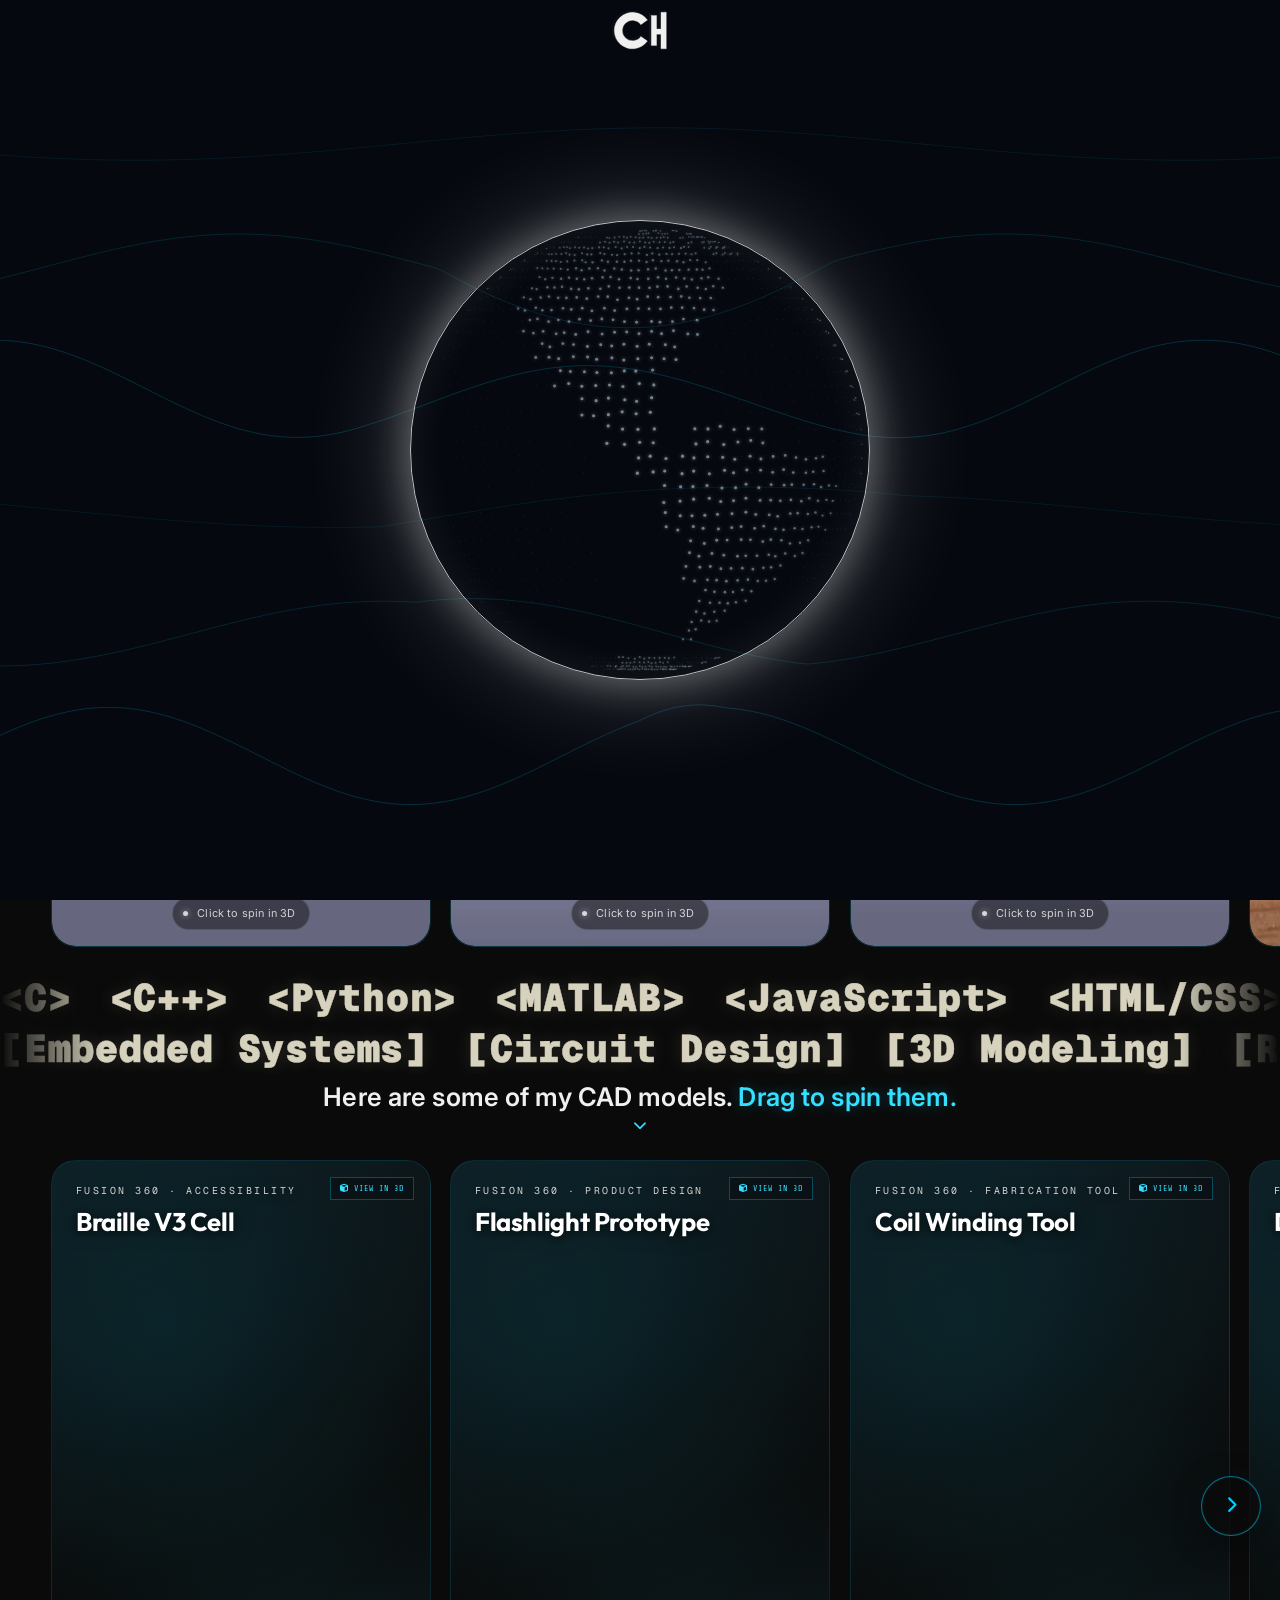
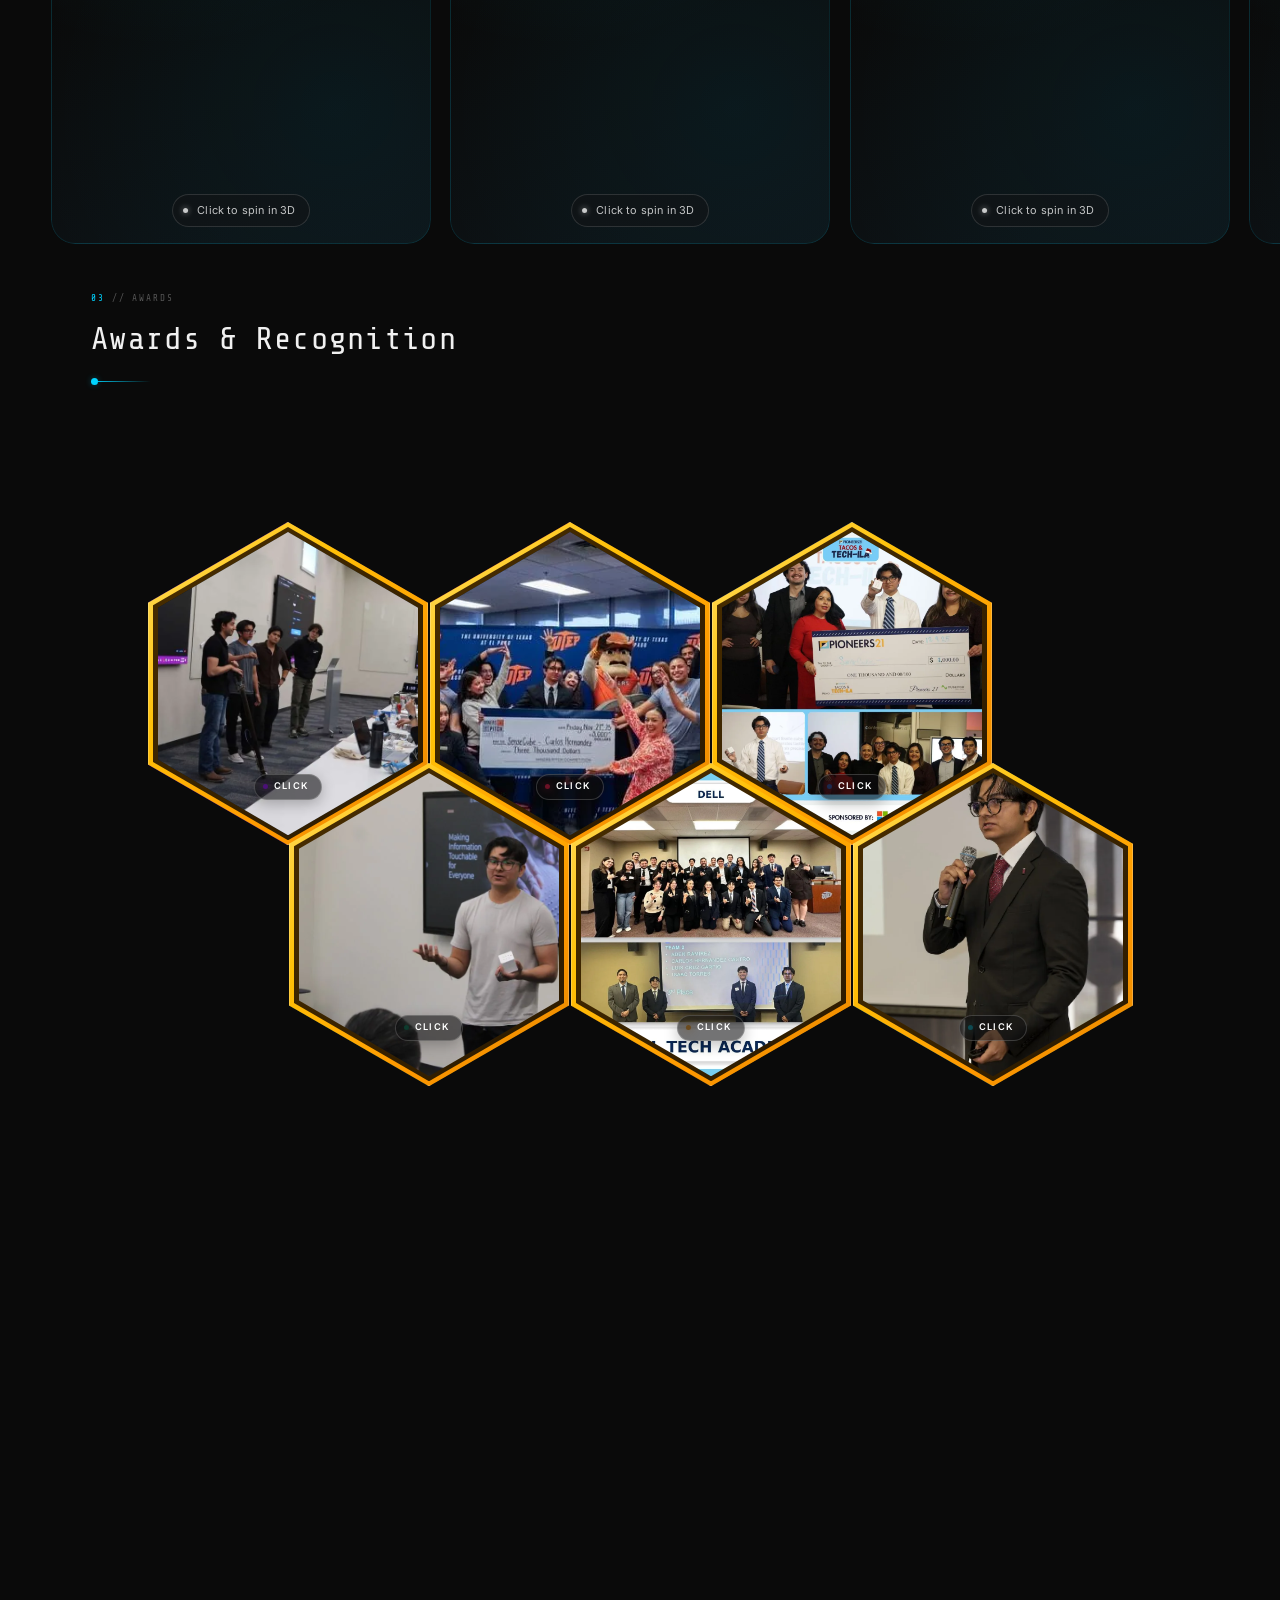
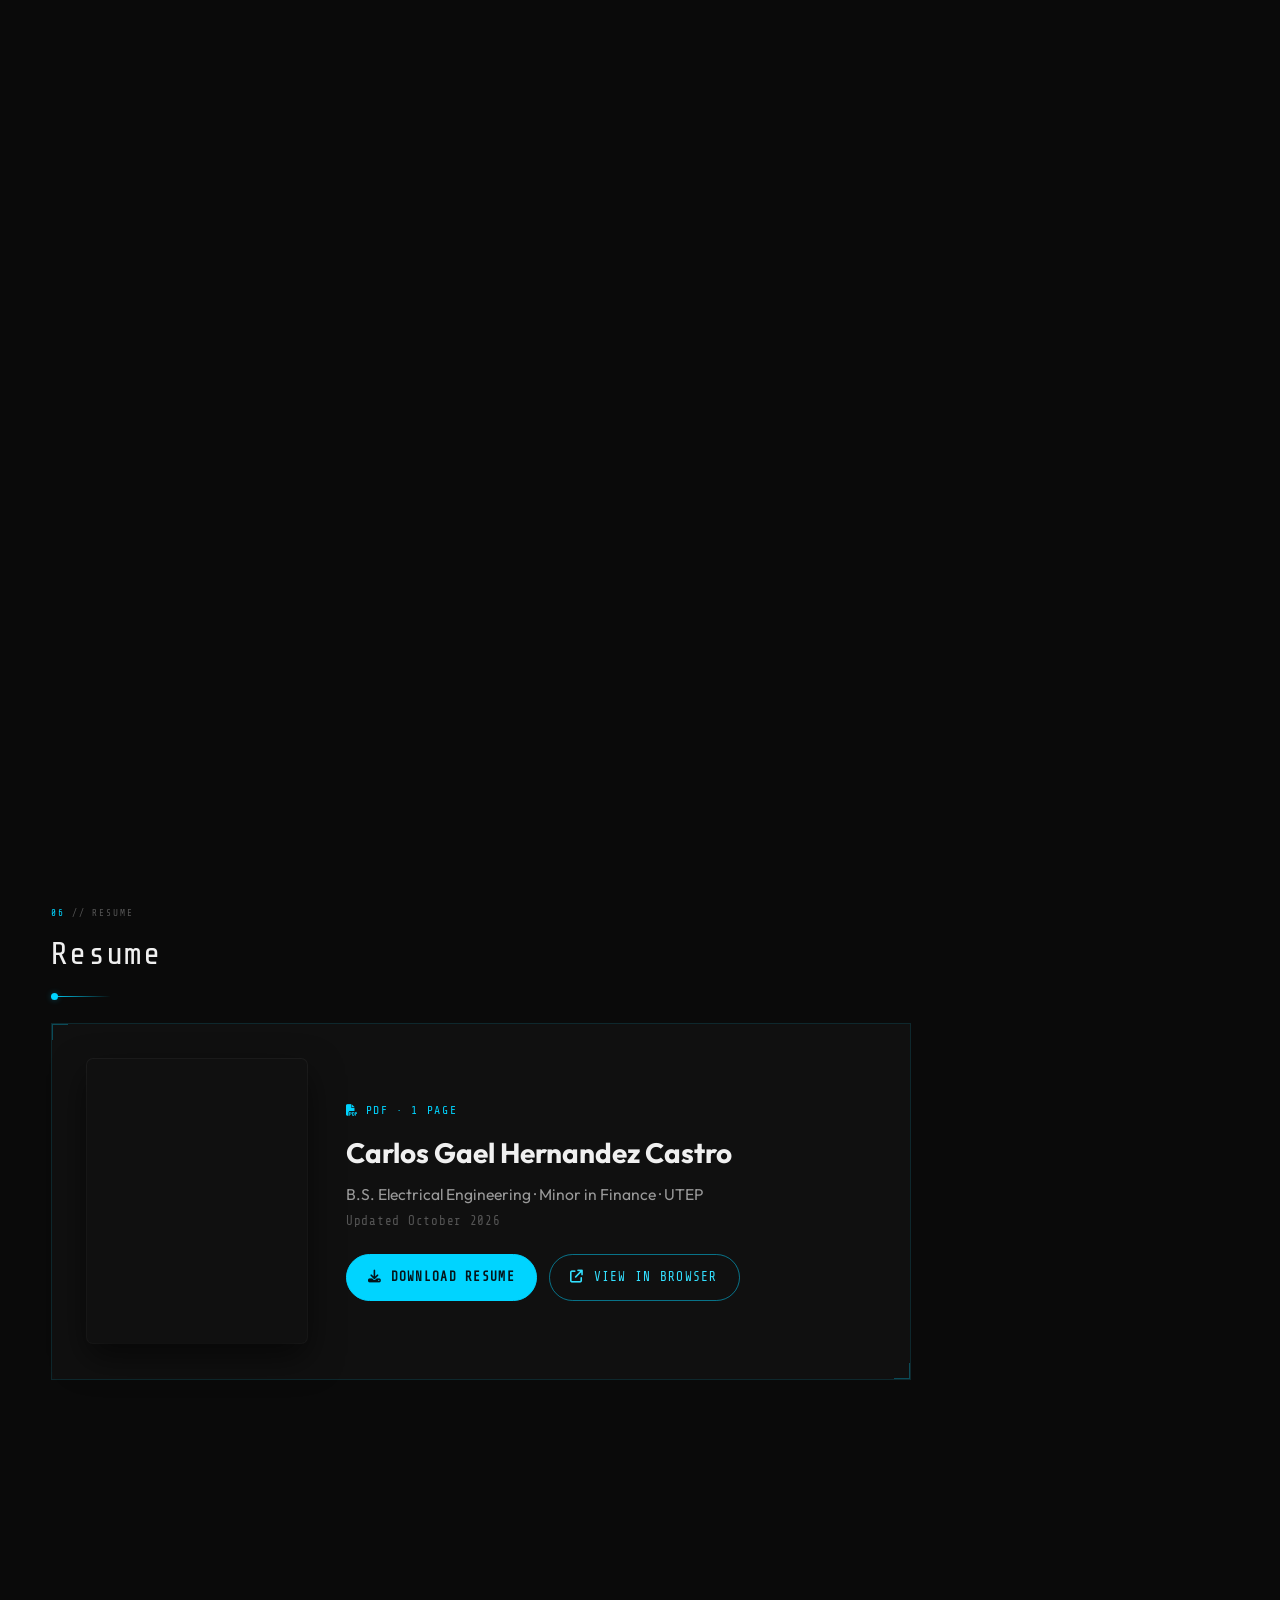
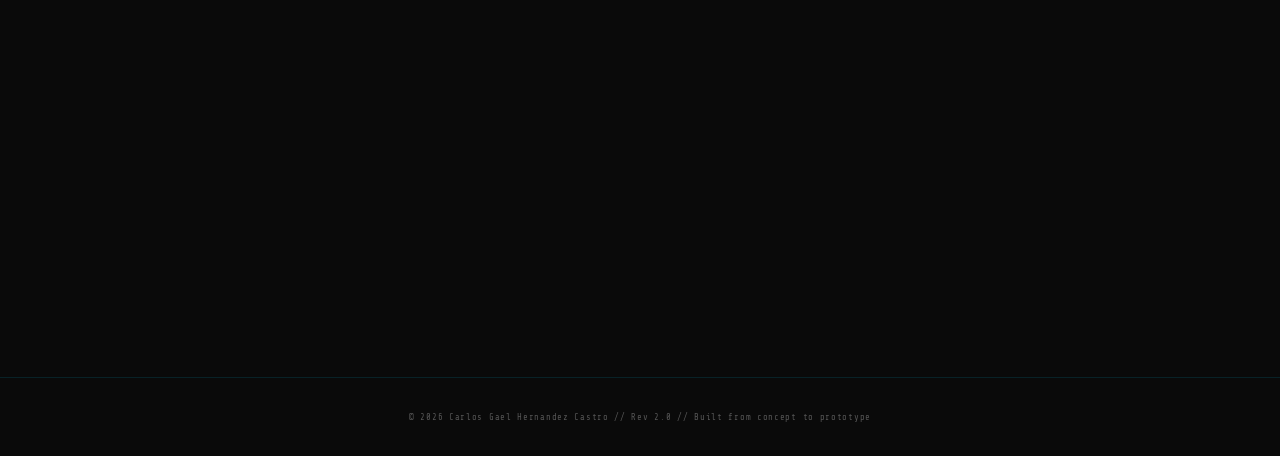
==== commit d778c39e: "CAD gallery cards show the colored models; 3D links versioned - New card pictures rendered from the " ====
--- a/index.html
+++ b/index.html
@@ -4697,11 +4697,11 @@
 
                 <!-- ── 1 · Braille V3 Cell ── -->
                 <div class="pcard pcard--cad tilt" data-cad="braille"
-                    data-glb="./CAD%20Projects/Braille%20V3.glb"
-                    data-poster="./CAD%20Projects/Braille%20V3%20v1.webp">
+                    data-glb="./CAD%20Projects/Braille%20V3.glb?v=20261005"
+                    data-poster="./CAD%20Projects/Braille%20V3%203D.webp">
                     <div class="pcard__hint"><span class="dot"></span>Click to spin in 3D</div>
                     <img class="pcard__poster"
-                        src="./CAD%20Projects/Braille%20V3%20v1.webp"
+                        src="./CAD%20Projects/Braille%20V3%203D.webp"
                         alt="Braille V3 cell"
                         loading="lazy">
                     <div class="pcard__scrim"></div>
@@ -4725,11 +4725,11 @@
 
                 <!-- ── 2 · Flashlight Prototype ── -->
                 <div class="pcard pcard--cad tilt" data-cad="flashlight"
-                    data-glb="./CAD%20Projects/Flashlight%20Prototype.glb"
-                    data-poster="./CAD%20Projects/Flashlight%20Prototype.webp">
+                    data-glb="./CAD%20Projects/Flashlight%20Prototype.glb?v=20261005"
+                    data-poster="./CAD%20Projects/Flashlight%20Prototype%203D.webp">
                     <div class="pcard__hint"><span class="dot"></span>Click to spin in 3D</div>
                     <img class="pcard__poster"
-                        src="./CAD%20Projects/Flashlight%20Prototype.webp"
+                        src="./CAD%20Projects/Flashlight%20Prototype%203D.webp"
                         alt="Flashlight prototype"
                         loading="lazy">
                     <div class="pcard__scrim"></div>
@@ -4753,11 +4753,11 @@
 
                 <!-- ── 3 · Coil Winding Tool (file: TT motor Coupler Assembly.glb) ── -->
                 <div class="pcard pcard--cad tilt" data-cad="coilwinder"
-                    data-glb="./CAD%20Projects/TT%20motor%20Coupler%20Assembly.glb"
-                    data-poster="./CAD%20Projects/TT%20motor%20Coupler%20Assembly%20v1.webp">
+                    data-glb="./CAD%20Projects/TT%20motor%20Coupler%20Assembly.glb?v=20261005"
+                    data-poster="./CAD%20Projects/TT%20motor%20Coupler%20Assembly%203D.webp">
                     <div class="pcard__hint"><span class="dot"></span>Click to spin in 3D</div>
                     <img class="pcard__poster"
-                        src="./CAD%20Projects/TT%20motor%20Coupler%20Assembly%20v1.webp"
+                        src="./CAD%20Projects/TT%20motor%20Coupler%20Assembly%203D.webp"
                         alt="Coil winding tool for Braille electromagnets"
                         loading="lazy">
                     <div class="pcard__scrim"></div>
@@ -4781,11 +4781,11 @@
 
                 <!-- ── 4 · Drone Flashlight Bracket (Segmented) ── -->
                 <div class="pcard pcard--cad tilt" data-cad="dronebracket"
-                    data-glb="./CAD%20Projects/Flashlight%20Drone%20Propeller%20Bracket%20Segmented.glb"
-                    data-poster="./CAD%20Projects/Flashlight%20Drone%20Propeller%20Bracket%20Segmented%20v5.webp">
+                    data-glb="./CAD%20Projects/Flashlight%20Drone%20Propeller%20Bracket%20Segmented.glb?v=20261005"
+                    data-poster="./CAD%20Projects/Flashlight%20Drone%20Propeller%20Bracket%20Segmented%203D.webp">
                     <div class="pcard__hint"><span class="dot"></span>Click to spin in 3D</div>
                     <img class="pcard__poster"
-                        src="./CAD%20Projects/Flashlight%20Drone%20Propeller%20Bracket%20Segmented%20v5.webp"
+                        src="./CAD%20Projects/Flashlight%20Drone%20Propeller%20Bracket%20Segmented%203D.webp"
                         alt="Drone flashlight bracket, segmented"
                         loading="lazy">
                     <div class="pcard__scrim"></div>
@@ -4809,11 +4809,11 @@
 
                 <!-- ── 5 · SD Card Organizer ── -->
                 <div class="pcard pcard--cad tilt" data-cad="sdorganizer"
-                    data-glb="./CAD%20Projects/SD%20Card%20Organizer.glb"
-                    data-poster="./CAD%20Projects/SD%20Card%20Organizer%20v1.webp">
+                    data-glb="./CAD%20Projects/SD%20Card%20Organizer.glb?v=20261005"
+                    data-poster="./CAD%20Projects/SD%20Card%20Organizer%203D.webp">
                     <div class="pcard__hint"><span class="dot"></span>Click to spin in 3D</div>
                     <img class="pcard__poster"
-                        src="./CAD%20Projects/SD%20Card%20Organizer%20v1.webp"
+                        src="./CAD%20Projects/SD%20Card%20Organizer%203D.webp"
                         alt="SD card organizer"
                         loading="lazy">
                     <div class="pcard__scrim"></div>
@@ -4837,11 +4837,11 @@
 
                 <!-- ── 6 · Clip-on Desk Water Holder ── -->
                 <div class="pcard pcard--cad tilt" data-cad="waterholder"
-                    data-glb="./CAD%20Projects/Clip%20on%20Desk%20Water%20Holder.glb"
-                    data-poster="./CAD%20Projects/Clip%20on%20Desk%20Water%20Holder%20v1.webp">
+                    data-glb="./CAD%20Projects/Clip%20on%20Desk%20Water%20Holder.glb?v=20261005"
+                    data-poster="./CAD%20Projects/Clip%20on%20Desk%20Water%20Holder%203D.webp">
                     <div class="pcard__hint"><span class="dot"></span>Click to spin in 3D</div>
                     <img class="pcard__poster"
-                        src="./CAD%20Projects/Clip%20on%20Desk%20Water%20Holder%20v1.webp"
+                        src="./CAD%20Projects/Clip%20on%20Desk%20Water%20Holder%203D.webp"
                         alt="Clip-on desk water holder"
                         loading="lazy">
                     <div class="pcard__scrim"></div>
@@ -4865,11 +4865,11 @@
 
                 <!-- ── 7 · Clevis Bracket (Technical Design exercise) ── -->
                 <div class="pcard pcard--cad tilt" data-cad="techdesign"
-                    data-glb="./CAD%20Projects/Techinical%20Design.glb"
-                    data-poster="./CAD%20Projects/Techinical%20Design%20v1.webp">
+                    data-glb="./CAD%20Projects/Techinical%20Design.glb?v=20261005"
+                    data-poster="./CAD%20Projects/Techinical%20Design%203D.webp">
                     <div class="pcard__hint"><span class="dot"></span>Click to spin in 3D</div>
                     <img class="pcard__poster"
-                        src="./CAD%20Projects/Techinical%20Design%20v1.webp"
+                        src="./CAD%20Projects/Techinical%20Design%203D.webp"
                         alt="Clevis bracket"
                         loading="lazy">
                     <div class="pcard__scrim"></div>
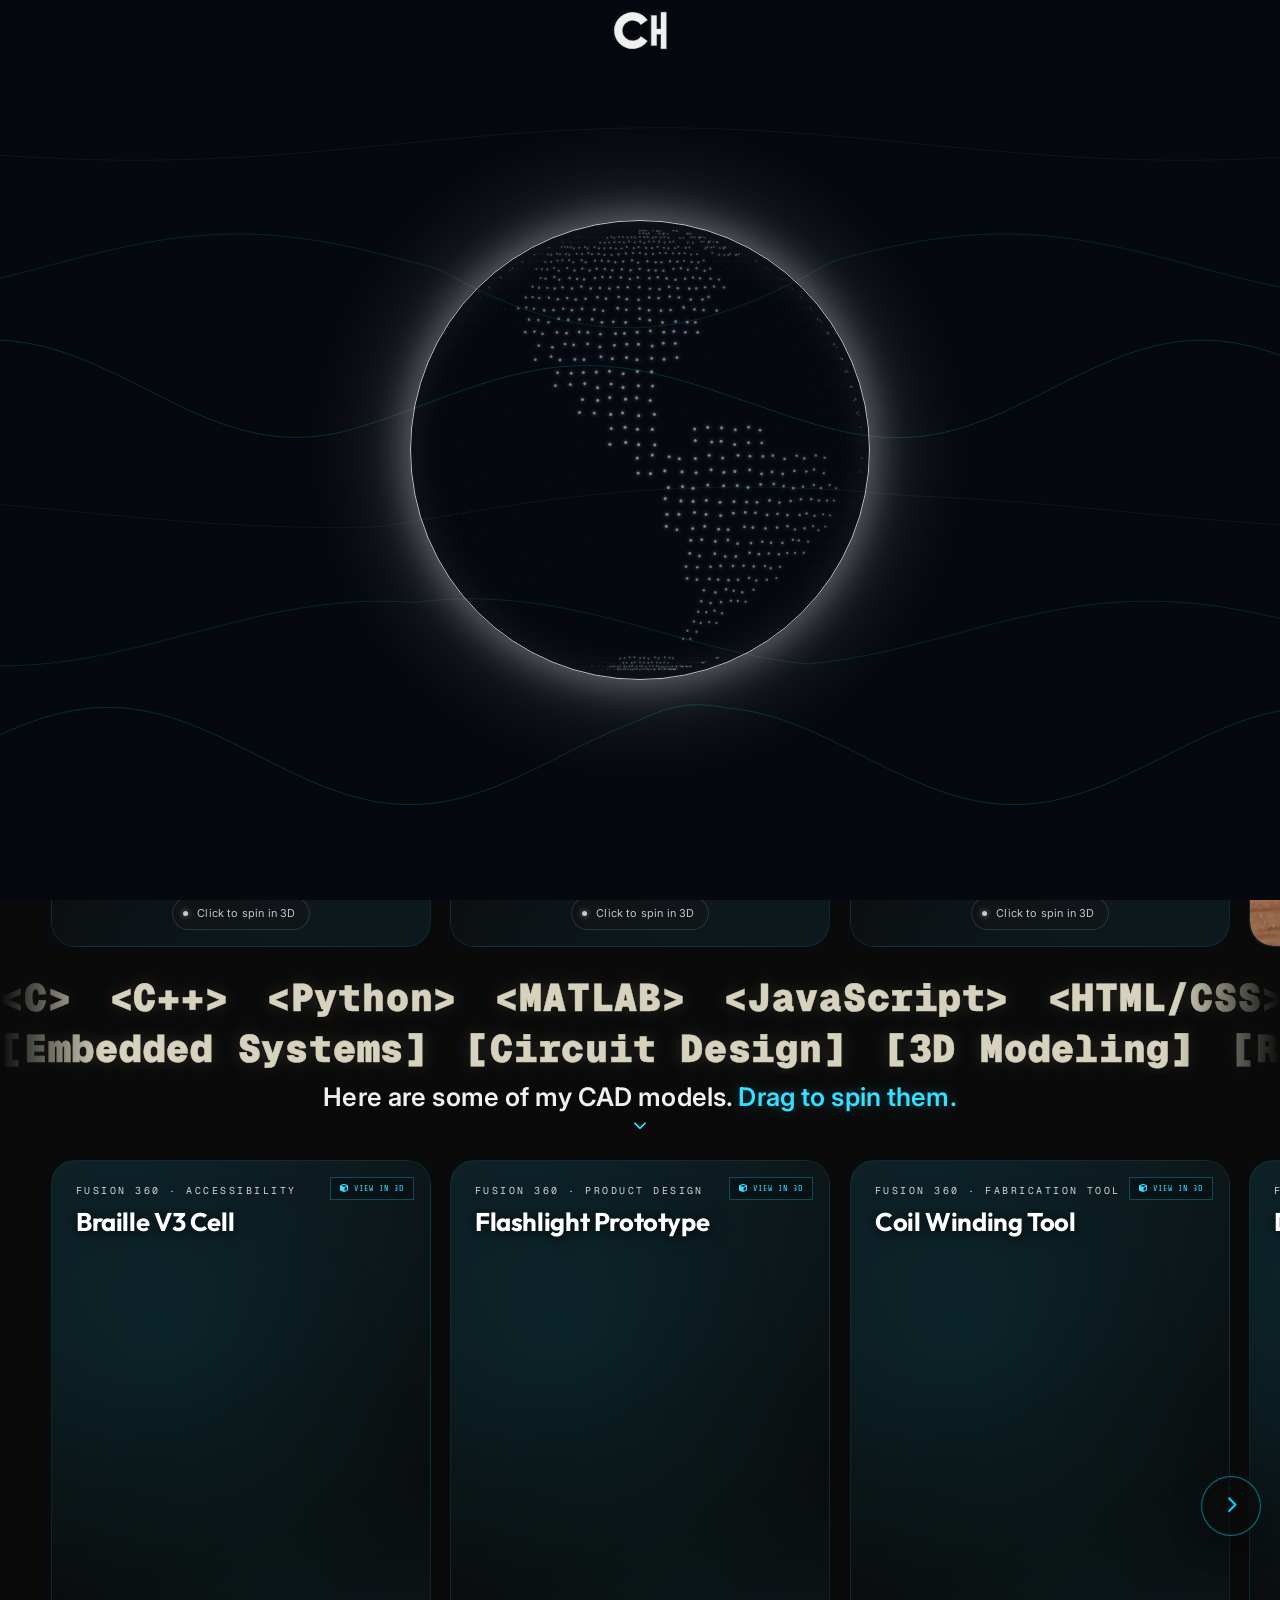
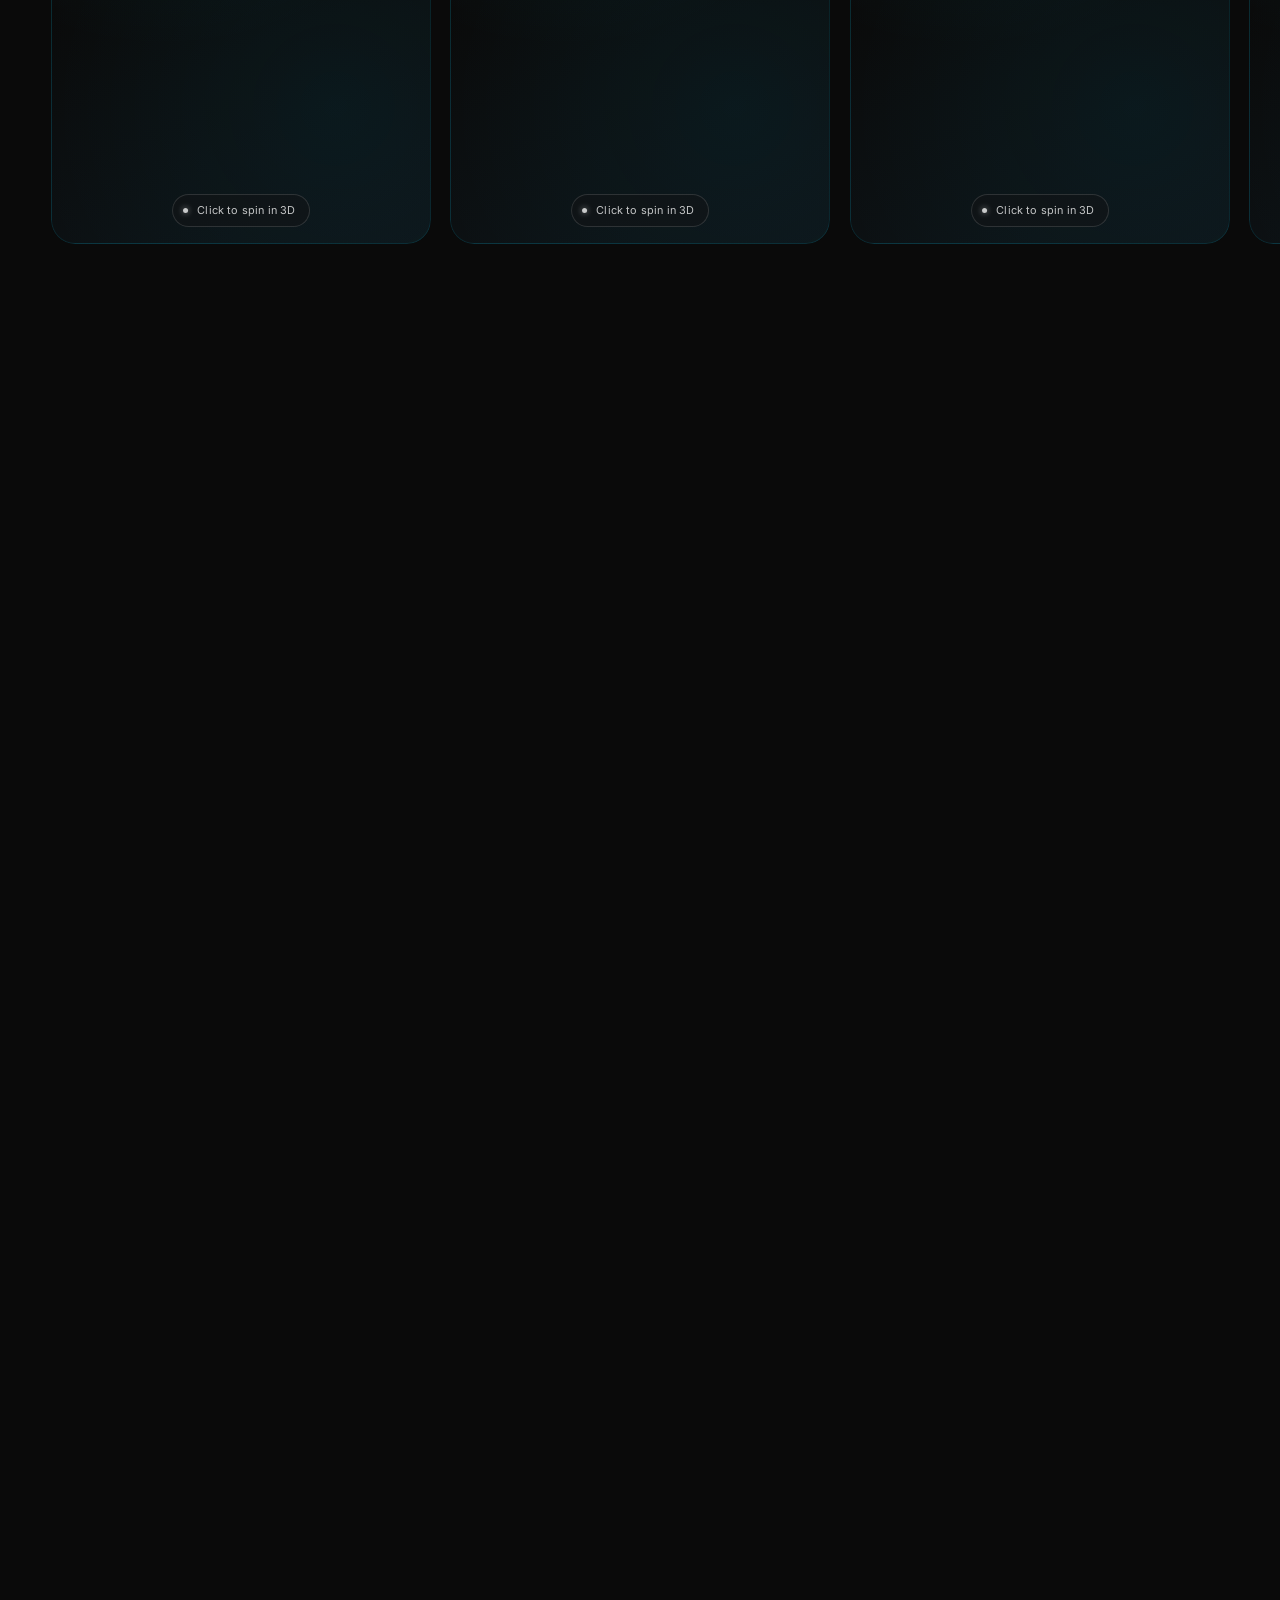
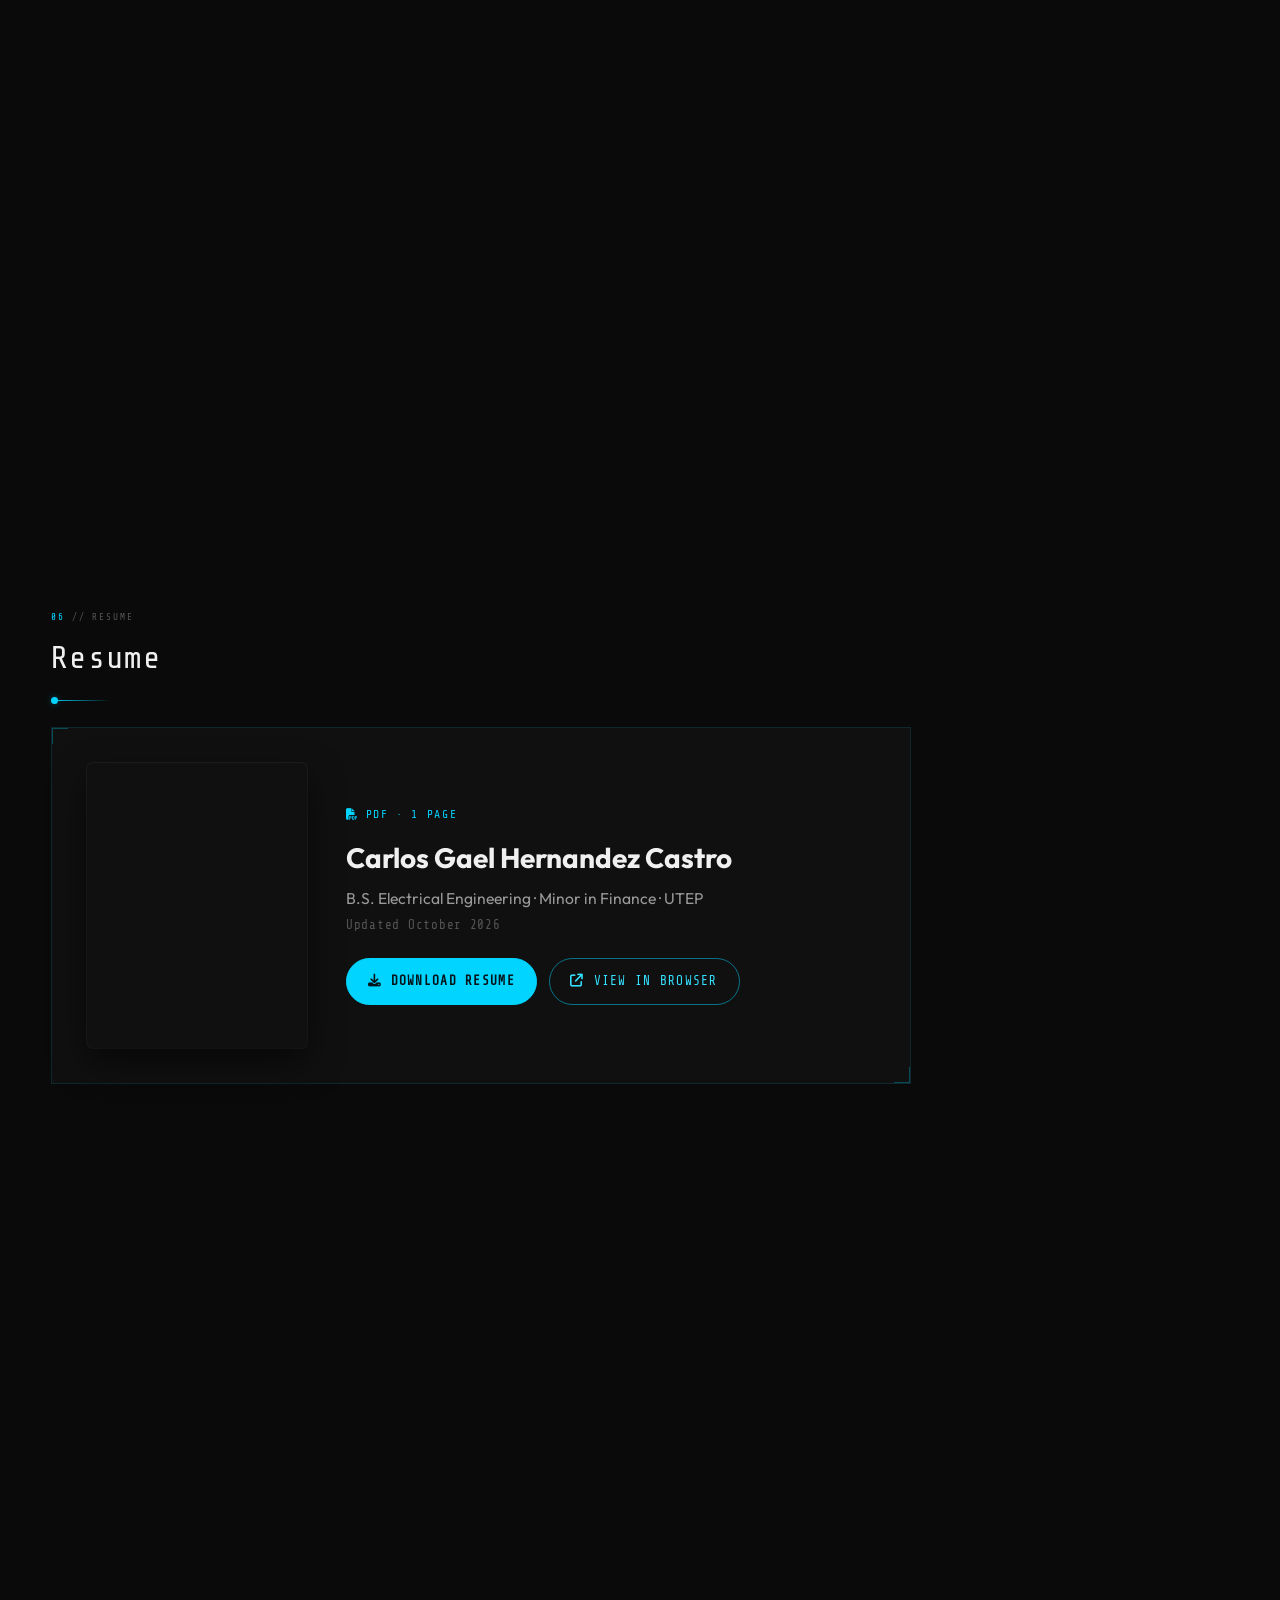
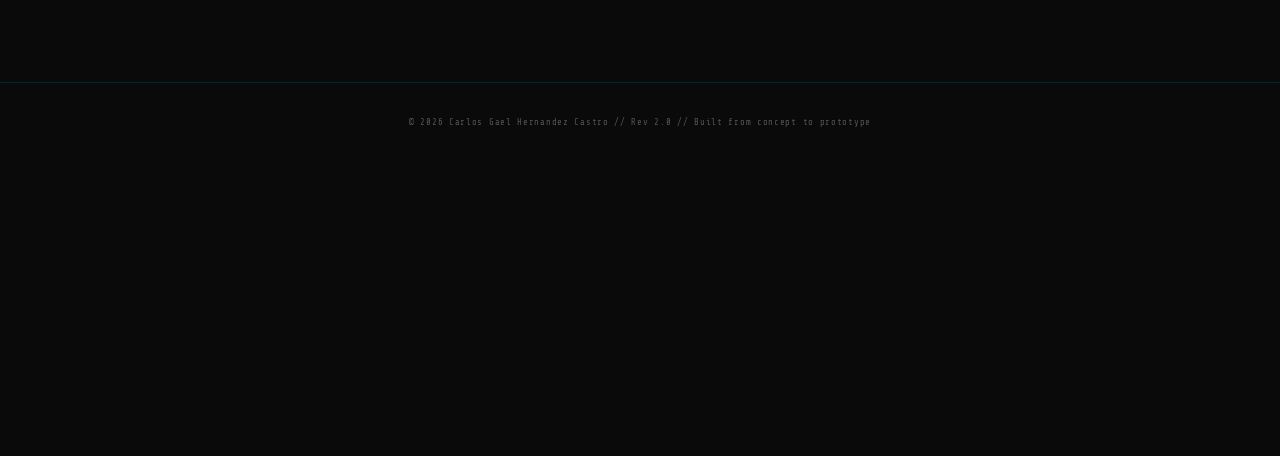
==== commit 5cac3ed2: "Braille V3 cell: back to the original model and card picture Restores the original export (from befo" ====
--- a/index.html
+++ b/index.html
@@ -4697,11 +4697,11 @@
 
                 <!-- ── 1 · Braille V3 Cell ── -->
                 <div class="pcard pcard--cad tilt" data-cad="braille"
-                    data-glb="./CAD%20Projects/Braille%20V3.glb?v=20261005"
-                    data-poster="./CAD%20Projects/Braille%20V3%203D.webp">
+                    data-glb="./CAD%20Projects/Braille%20V3.glb?v=20261005b"
+                    data-poster="./CAD%20Projects/Braille%20V3%20v1.webp">
                     <div class="pcard__hint"><span class="dot"></span>Click to spin in 3D</div>
                     <img class="pcard__poster"
-                        src="./CAD%20Projects/Braille%20V3%203D.webp"
+                        src="./CAD%20Projects/Braille%20V3%20v1.webp"
                         alt="Braille V3 cell"
                         loading="lazy">
                     <div class="pcard__scrim"></div>
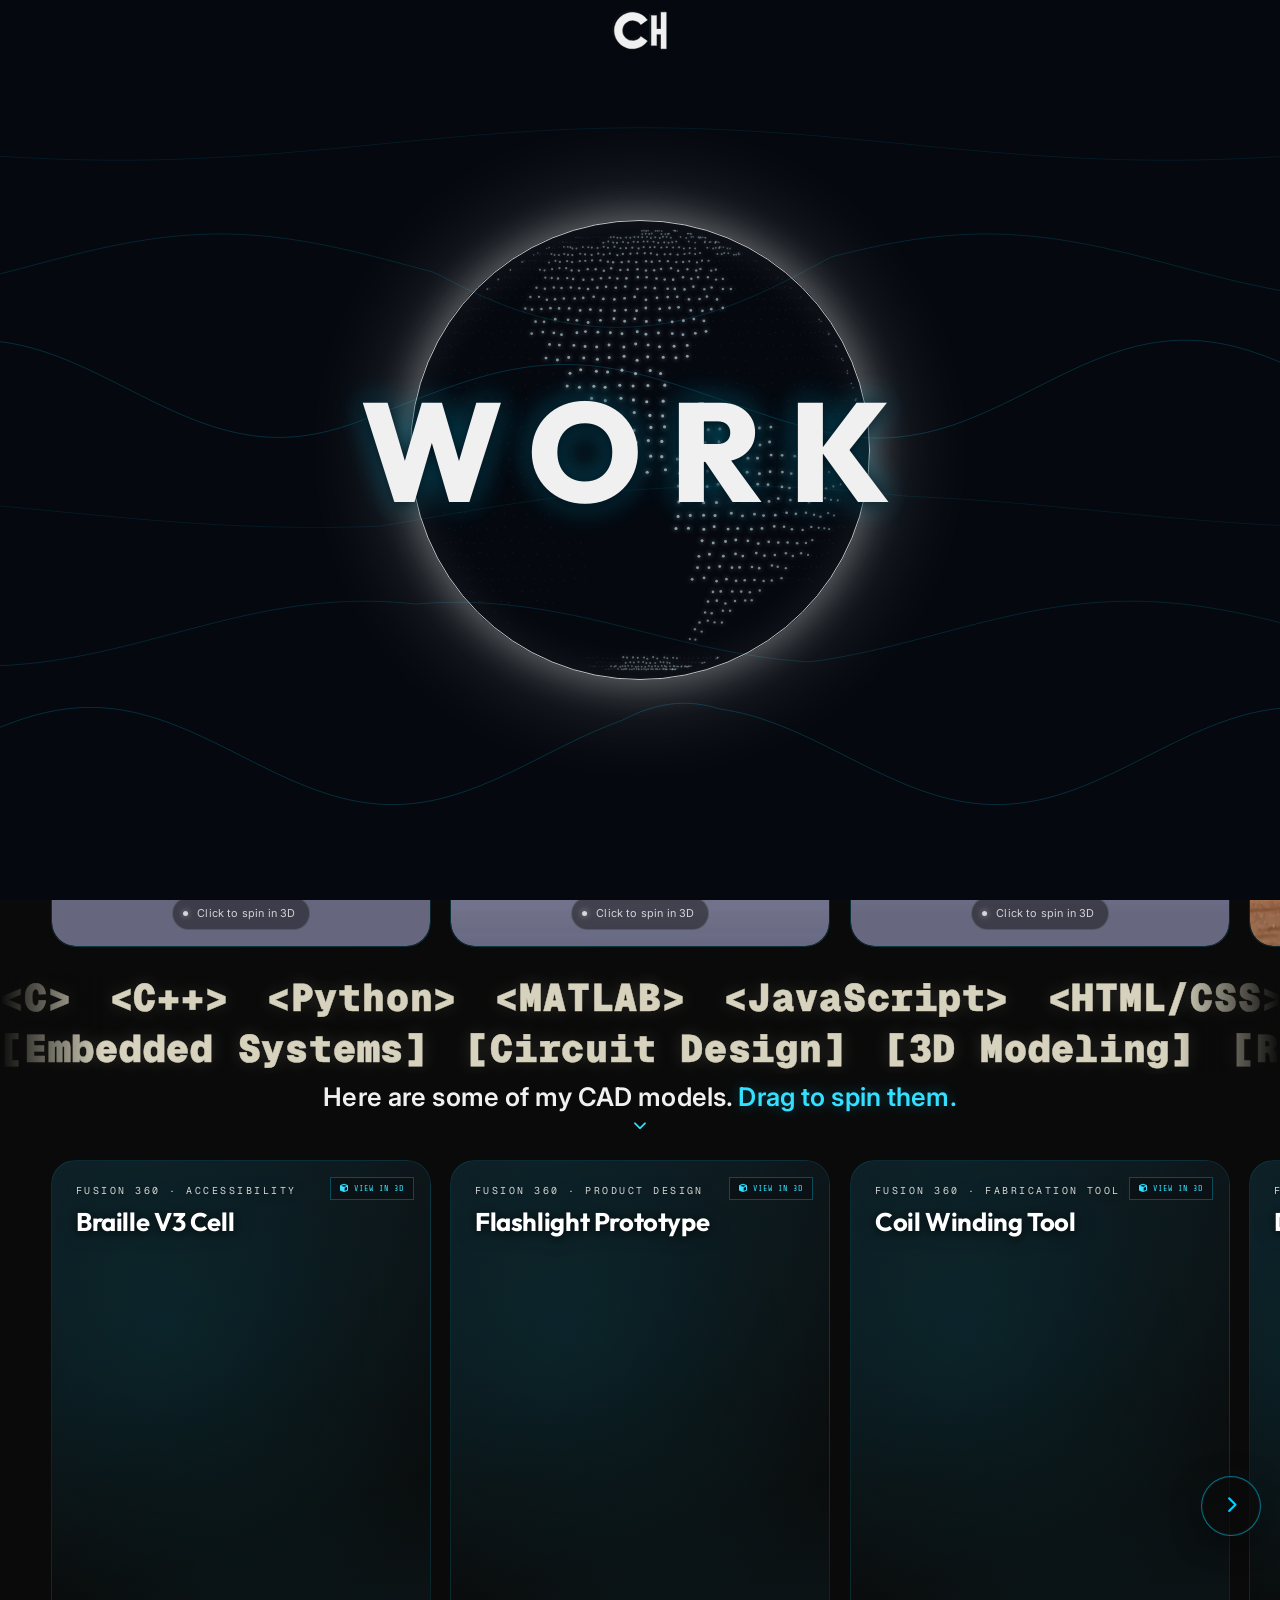
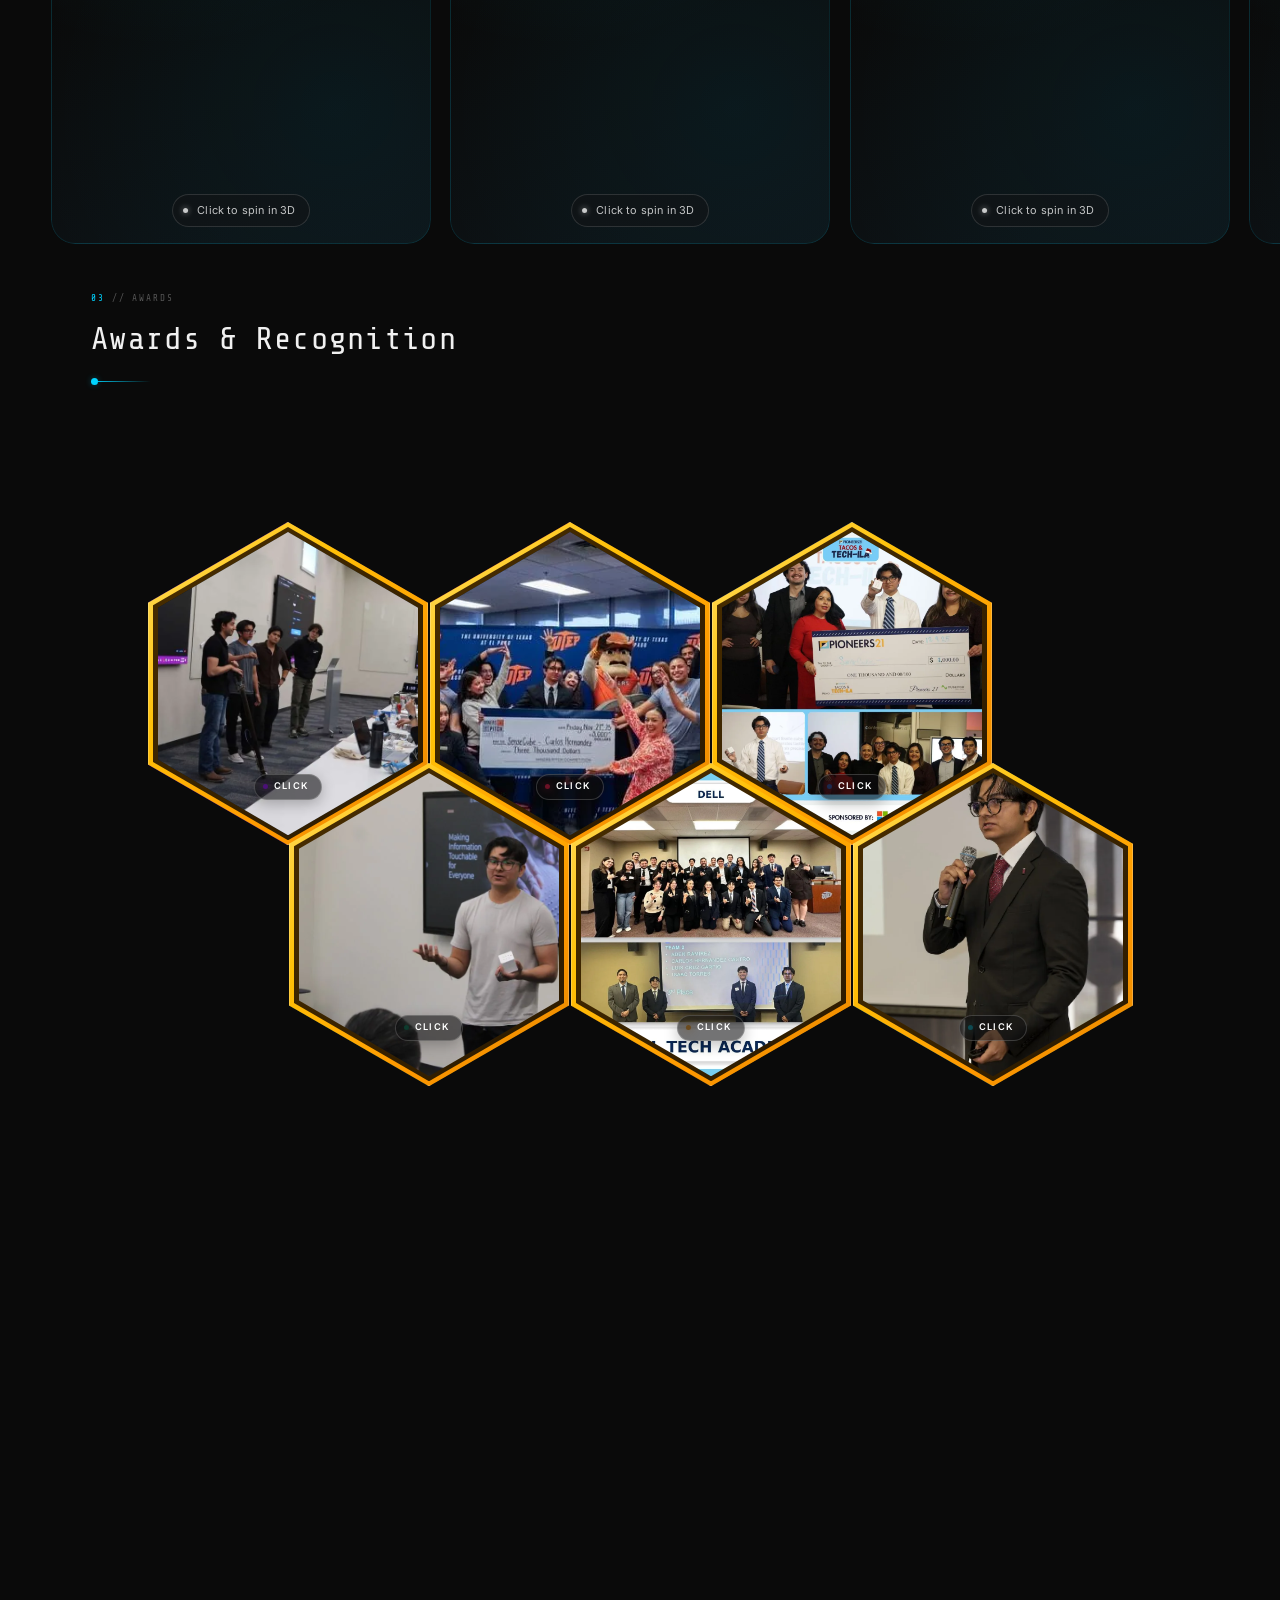
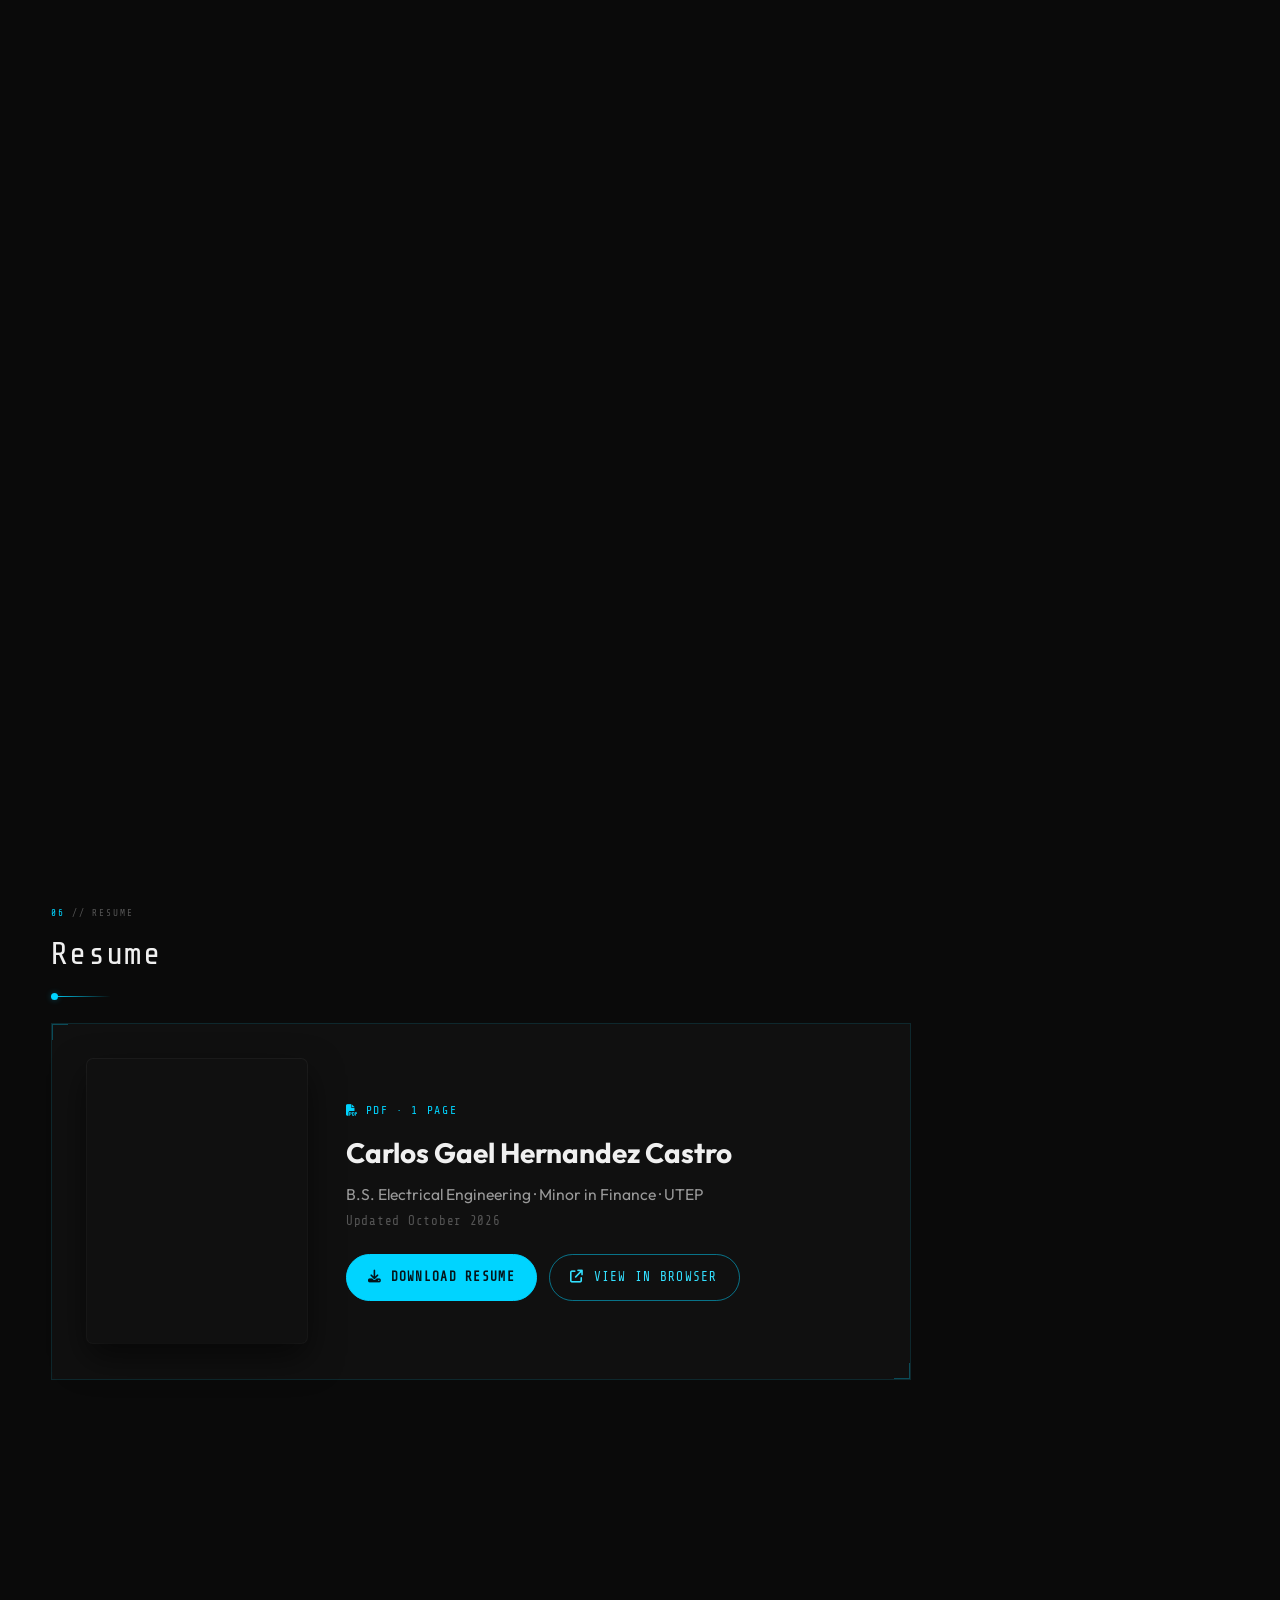
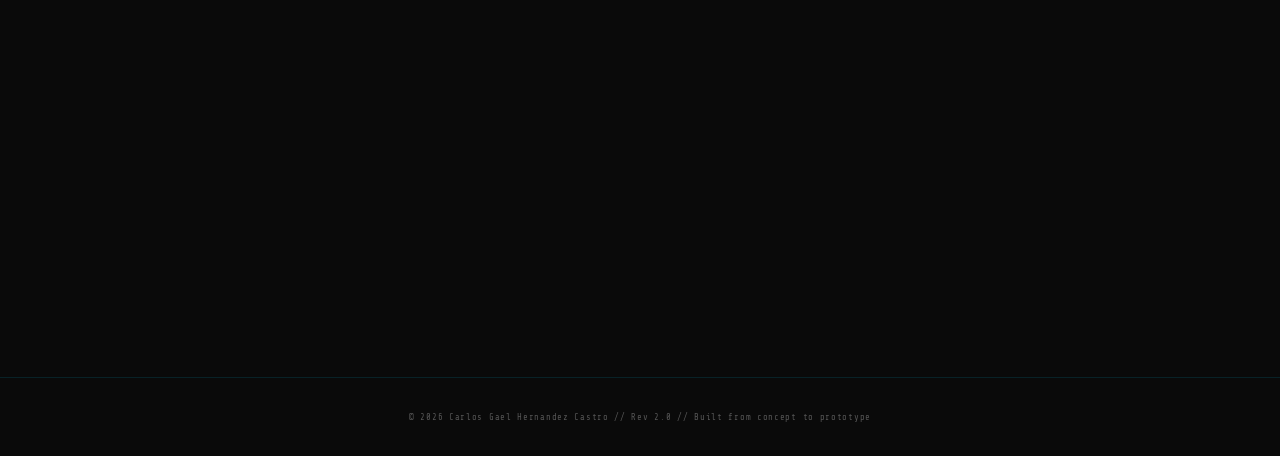
==== commit 0b25d3b3: "Resume: newest October 2026 version New PDF + first-page preview (coursework line updated); resume l" ====
--- a/index.html
+++ b/index.html
@@ -5208,8 +5208,8 @@
             <div class="sl"></div>
         </div>
         <div class="resume-card rv">
-            <a class="resume-preview resume-pdf" href="./resume/Carlos_Gael_Hernandez_Castro_Resume.pdf" target="_blank" rel="noopener" aria-label="Open my resume (PDF) in a new tab">
-                <img src="./resume/resume-preview.webp" alt="Preview of Carlos Gael Hernandez Castro's one-page resume" width="640" height="828" loading="lazy">
+            <a class="resume-preview resume-pdf" href="./resume/Carlos_Gael_Hernandez_Castro_Resume.pdf?v=20261005c" target="_blank" rel="noopener" aria-label="Open my resume (PDF) in a new tab">
+                <img src="./resume/resume-preview.webp?v=20261005c" alt="Preview of Carlos Gael Hernandez Castro's one-page resume" width="640" height="828" loading="lazy">
             </a>
             <div class="resume-info">
                 <p class="resume-kicker"><i class="fas fa-file-pdf"></i>PDF · 1 page</p>
@@ -5217,8 +5217,8 @@
                 <p class="resume-role">B.S. Electrical Engineering · Minor in Finance · UTEP</p>
                 <p class="resume-meta">Updated October 2026</p>
                 <div class="resume-actions">
-                    <a class="resume-btn resume-btn--primary resume-pdf" href="./resume/Carlos_Gael_Hernandez_Castro_Resume.pdf" download="Carlos_Gael_Hernandez_Castro_Resume.pdf"><i class="fas fa-download"></i>Download Resume</a>
-                    <a class="resume-btn resume-pdf" href="./resume/Carlos_Gael_Hernandez_Castro_Resume.pdf" target="_blank" rel="noopener"><i class="fas fa-arrow-up-right-from-square"></i>View in Browser</a>
+                    <a class="resume-btn resume-btn--primary resume-pdf" href="./resume/Carlos_Gael_Hernandez_Castro_Resume.pdf?v=20261005c" download="Carlos_Gael_Hernandez_Castro_Resume.pdf"><i class="fas fa-download"></i>Download Resume</a>
+                    <a class="resume-btn resume-pdf" href="./resume/Carlos_Gael_Hernandez_Castro_Resume.pdf?v=20261005c" target="_blank" rel="noopener"><i class="fas fa-arrow-up-right-from-square"></i>View in Browser</a>
                 </div>
             </div>
         </div>
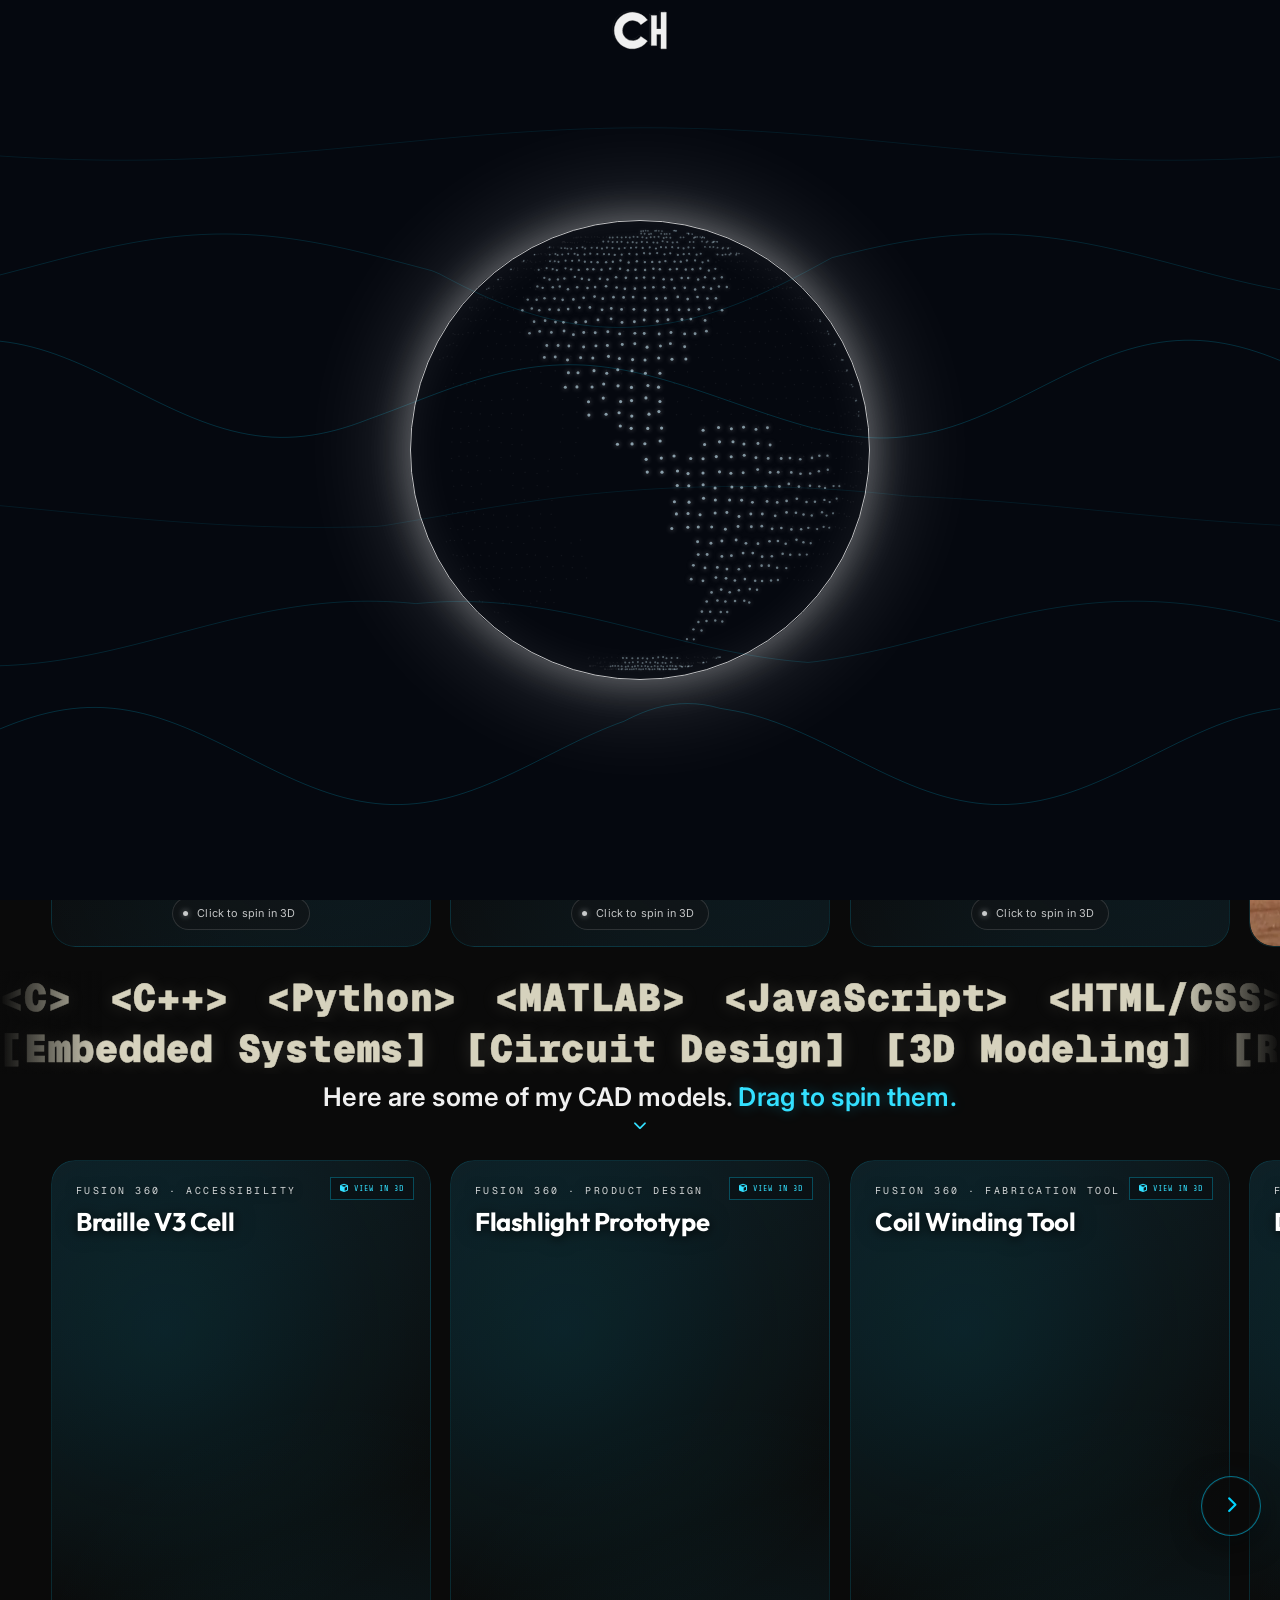
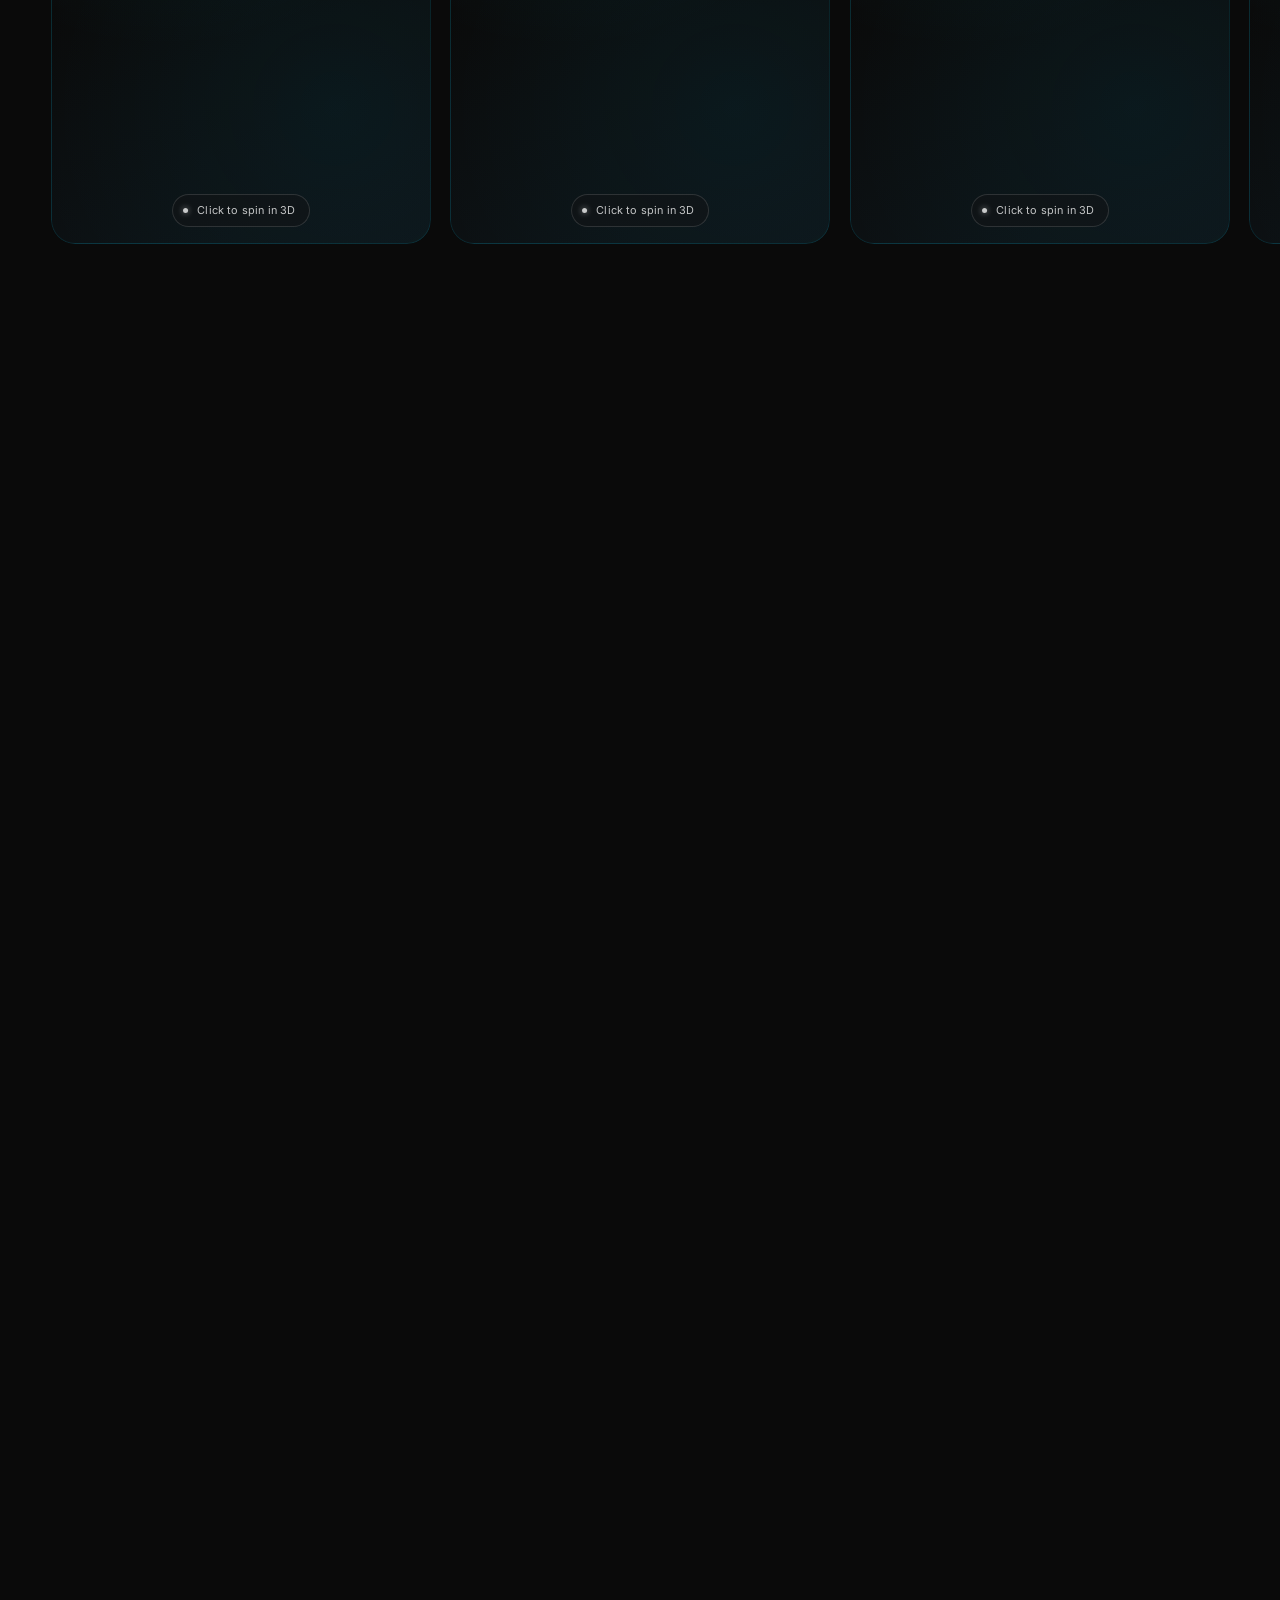
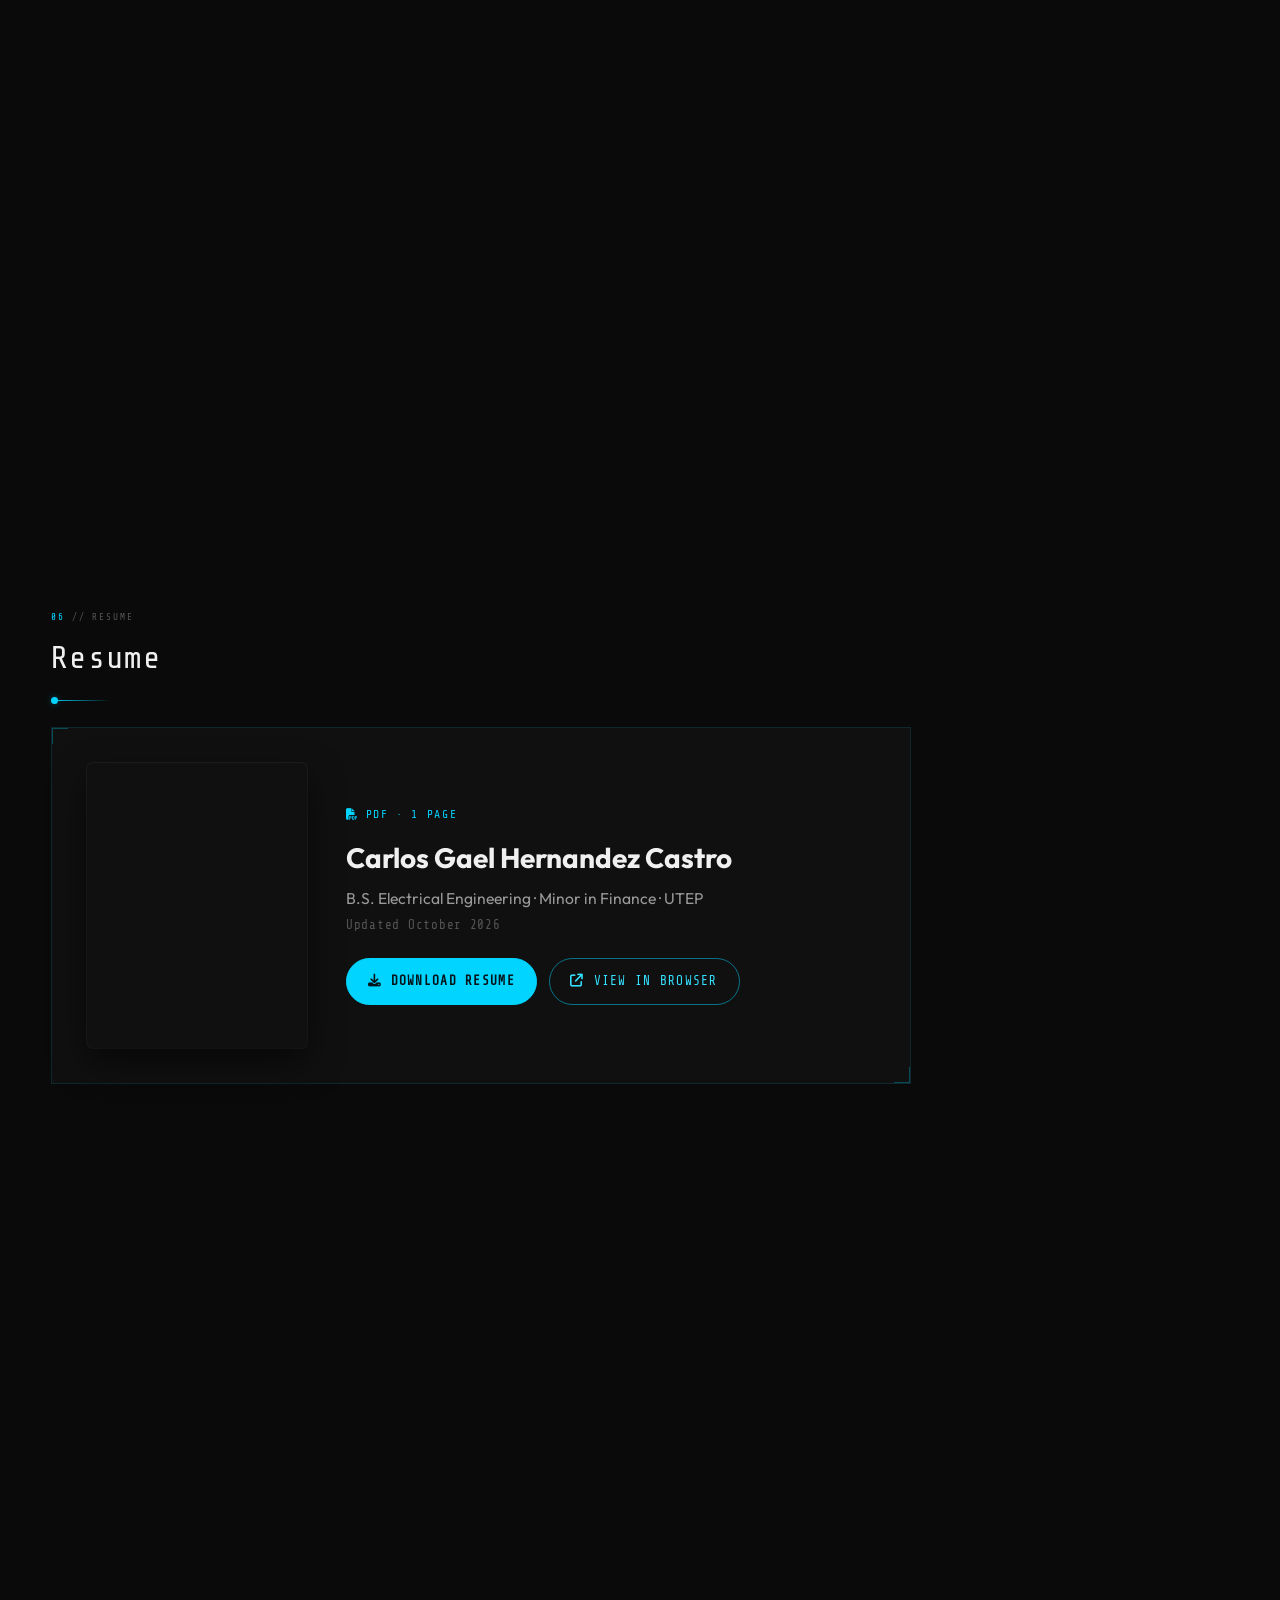
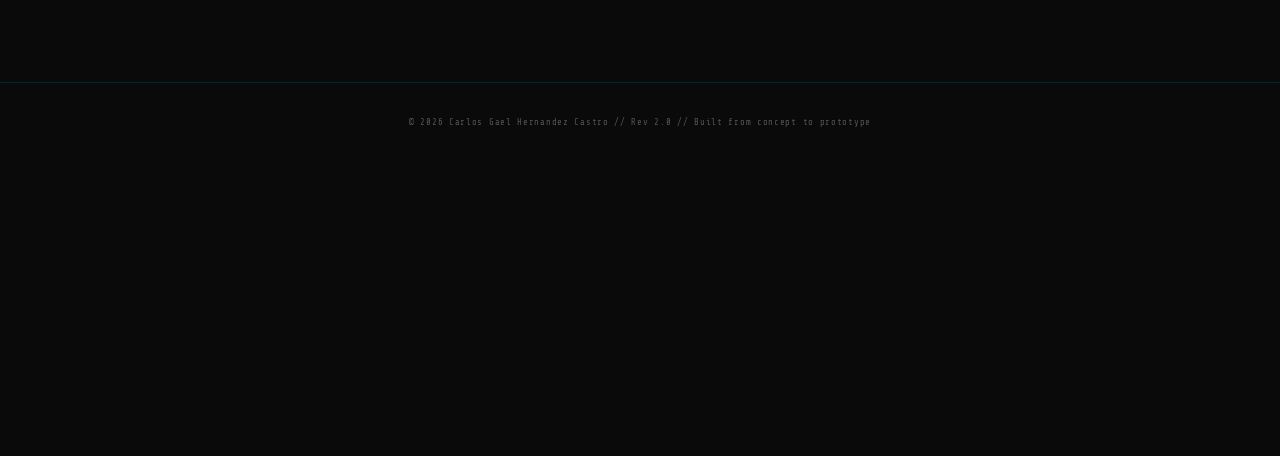
==== commit c77ce13e: "Resume: October 13 version (Verilog verification, updated coursework) New PDF + first-page preview; " ====
--- a/index.html
+++ b/index.html
@@ -5208,8 +5208,8 @@
             <div class="sl"></div>
         </div>
         <div class="resume-card rv">
-            <a class="resume-preview resume-pdf" href="./resume/Carlos_Gael_Hernandez_Castro_Resume.pdf?v=20261005c" target="_blank" rel="noopener" aria-label="Open my resume (PDF) in a new tab">
-                <img src="./resume/resume-preview.webp?v=20261005c" alt="Preview of Carlos Gael Hernandez Castro's one-page resume" width="640" height="828" loading="lazy">
+            <a class="resume-preview resume-pdf" href="./resume/Carlos_Gael_Hernandez_Castro_Resume.pdf?v=20261013" target="_blank" rel="noopener" aria-label="Open my resume (PDF) in a new tab">
+                <img src="./resume/resume-preview.webp?v=20261013" alt="Preview of Carlos Gael Hernandez Castro's one-page resume" width="640" height="828" loading="lazy">
             </a>
             <div class="resume-info">
                 <p class="resume-kicker"><i class="fas fa-file-pdf"></i>PDF · 1 page</p>
@@ -5217,8 +5217,8 @@
                 <p class="resume-role">B.S. Electrical Engineering · Minor in Finance · UTEP</p>
                 <p class="resume-meta">Updated October 2026</p>
                 <div class="resume-actions">
-                    <a class="resume-btn resume-btn--primary resume-pdf" href="./resume/Carlos_Gael_Hernandez_Castro_Resume.pdf?v=20261005c" download="Carlos_Gael_Hernandez_Castro_Resume.pdf"><i class="fas fa-download"></i>Download Resume</a>
-                    <a class="resume-btn resume-pdf" href="./resume/Carlos_Gael_Hernandez_Castro_Resume.pdf?v=20261005c" target="_blank" rel="noopener"><i class="fas fa-arrow-up-right-from-square"></i>View in Browser</a>
+                    <a class="resume-btn resume-btn--primary resume-pdf" href="./resume/Carlos_Gael_Hernandez_Castro_Resume.pdf?v=20261013" download="Carlos_Gael_Hernandez_Castro_Resume.pdf"><i class="fas fa-download"></i>Download Resume</a>
+                    <a class="resume-btn resume-pdf" href="./resume/Carlos_Gael_Hernandez_Castro_Resume.pdf?v=20261013" target="_blank" rel="noopener"><i class="fas fa-arrow-up-right-from-square"></i>View in Browser</a>
                 </div>
             </div>
         </div>
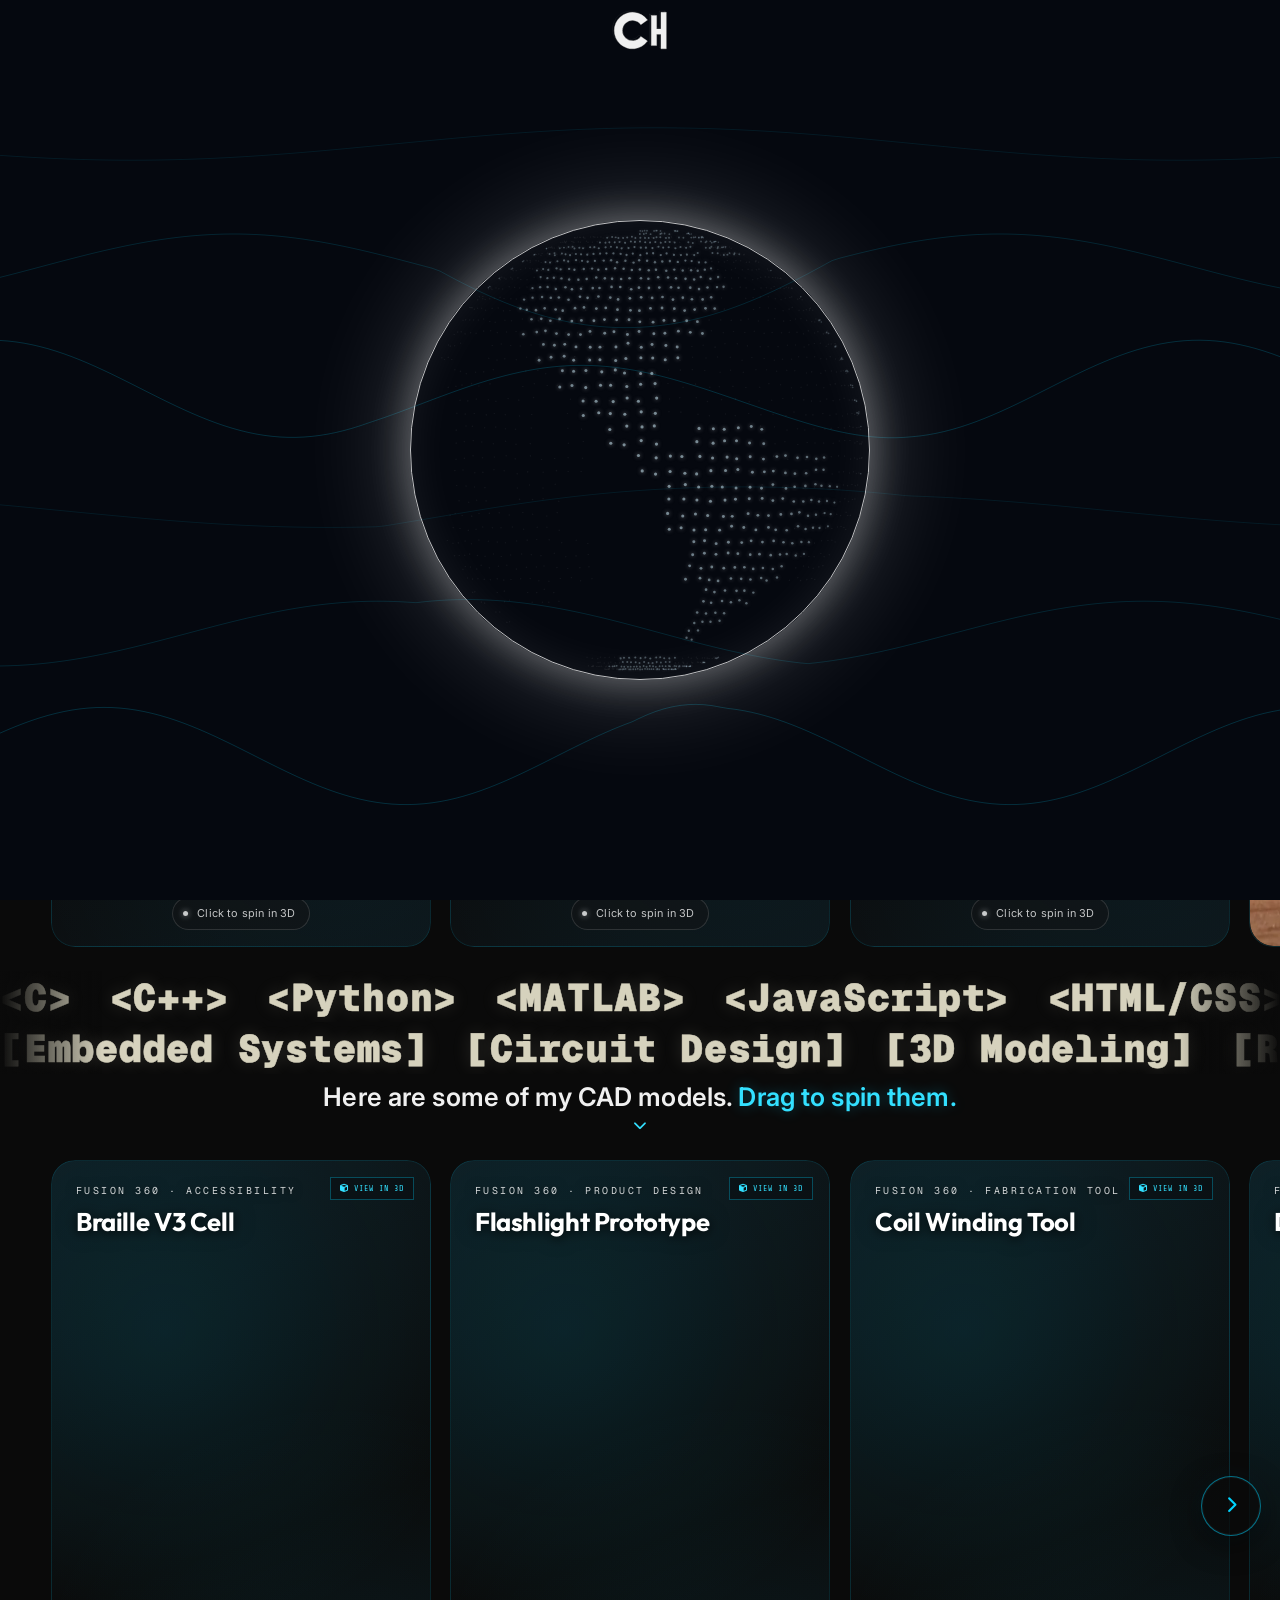
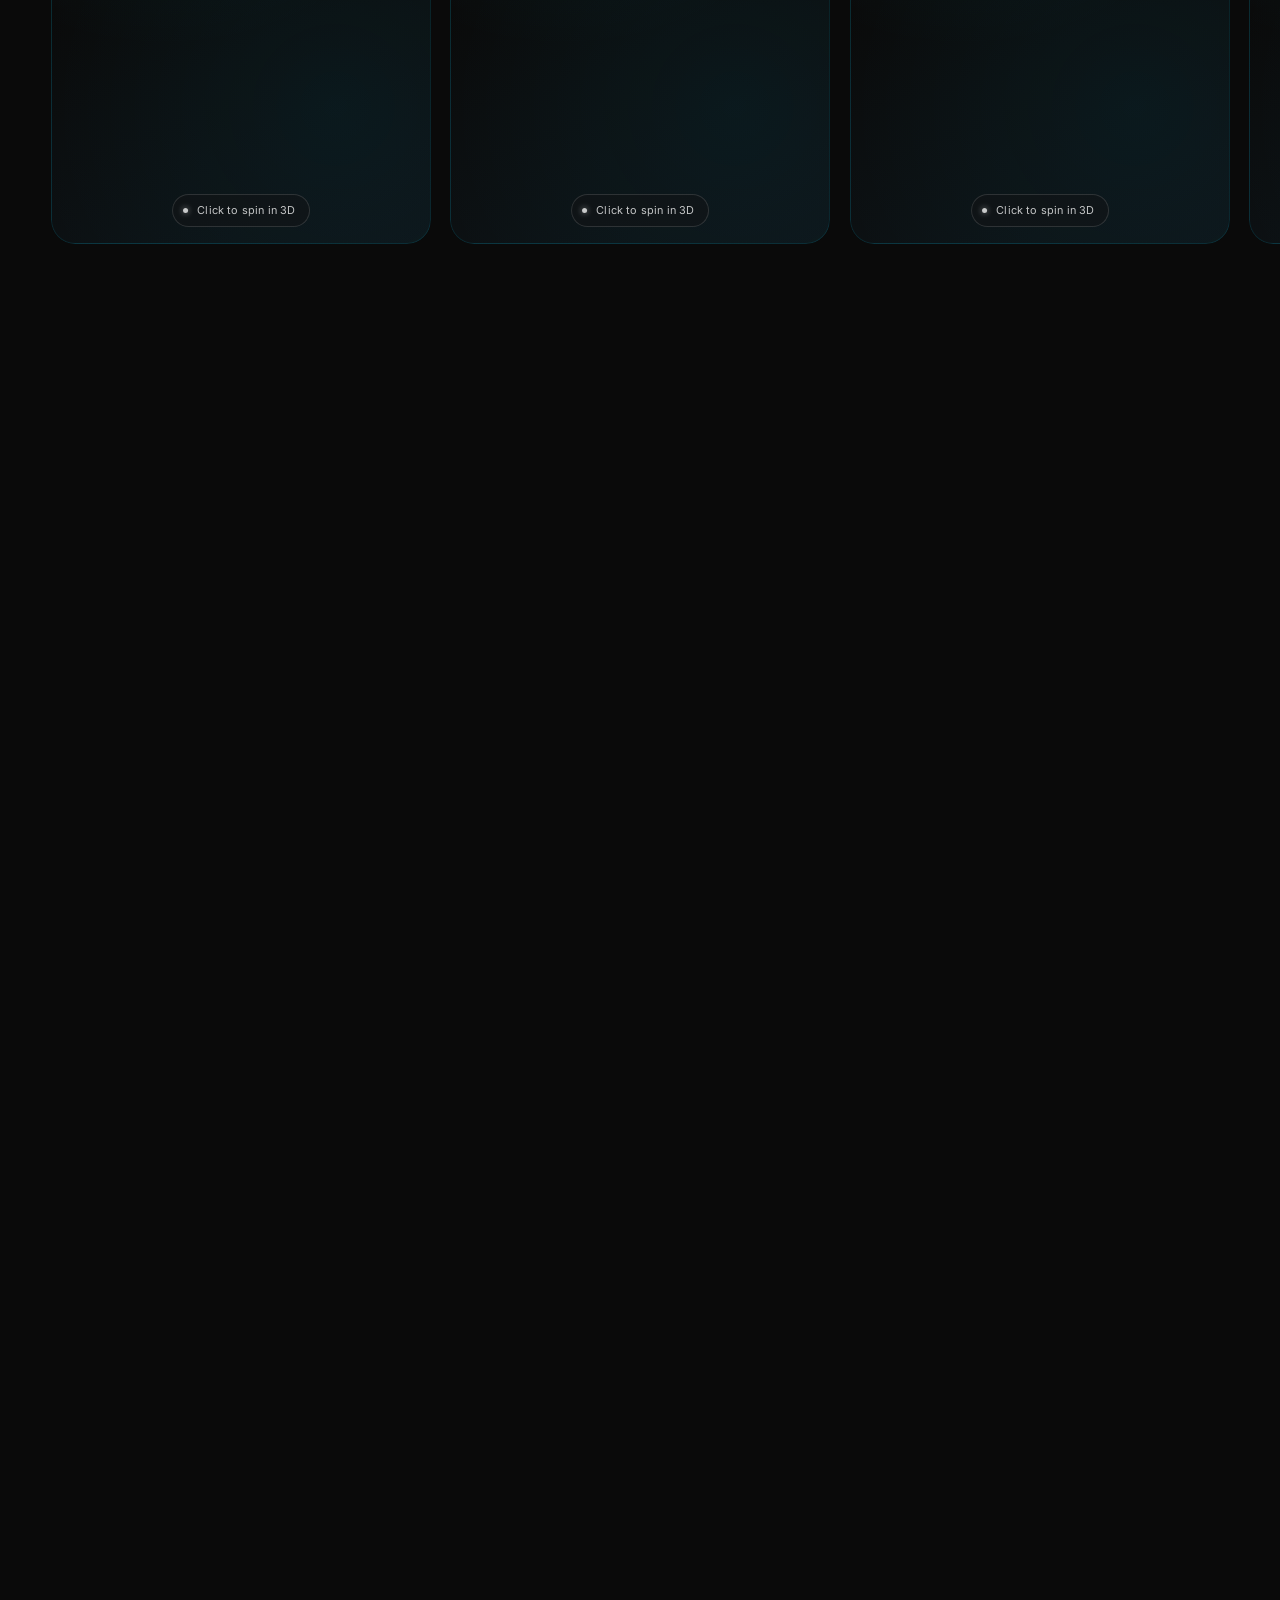
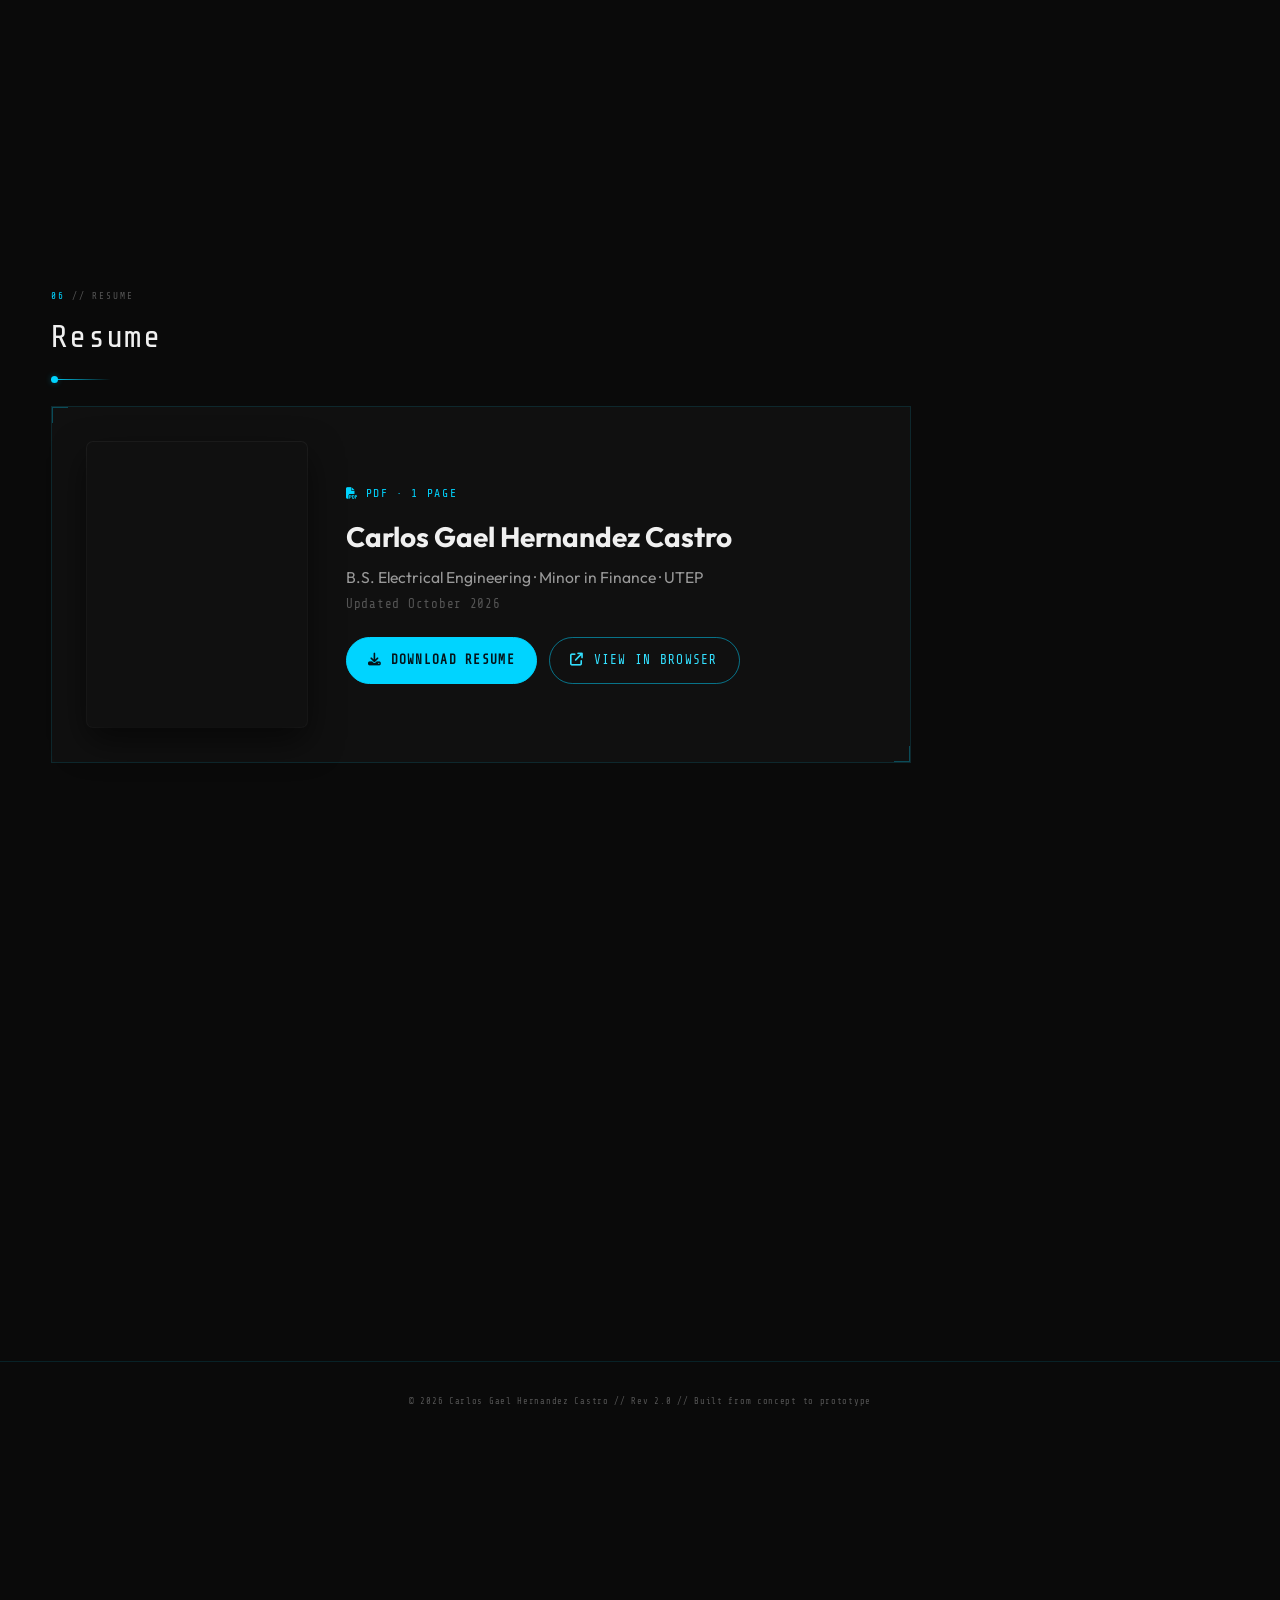
==== commit 1053e52b: "Phones: award hive fits and shows its photos; no sticky hover on touch - Award hex photos are drawn " ====
--- a/index.html
+++ b/index.html
@@ -1957,9 +1957,12 @@
             box-shadow: 0 0 6px rgba(255, 255, 255, .6);
             animation: none
         }
-        .pcard:hover .pcard__hint {
-            opacity: 1;
-            transform: translateX(-50%) translateY(-2px)
+        /* hover-only: on touch screens a tap "sticks" as a hover */
+        @media (hover: hover) {
+            .pcard:hover .pcard__hint {
+                opacity: 1;
+                transform: translateX(-50%) translateY(-2px)
+            }
         }
         @keyframes hintDot {
             0%, 100% { opacity: .55 }
@@ -1977,32 +1980,35 @@
         }
 
         /* Hover behavior on the focused card */
-        .pcard:hover {
-            border-color: var(--acc);
-            transform: translateY(-4px);
-            box-shadow: 0 25px 60px rgba(0, 0, 0, .6), 0 0 0 1px var(--acc3)
-        }
-
-        .pcard:hover .pcard__bg,
-        .pcard:hover .pcard__fallback {
-            transform: scale(1.06)
-        }
-
-        .pcard:hover .pcard__scrim {
-            background: transparent
-        }
-
-        .pcard:hover .pcard__bottom {
-            opacity: 0;
-            transform: translateY(12px)
-        }
-
-        /* Dim (not blur) the non-hovered cards: opacity composites on the GPU
-           for free, while blur() re-filtered every large card layer and was
-           one of the heaviest effects on low-end machines. */
-        .pgrid:has(.pcard:hover) .pcard:not(:hover) {
-            opacity: .55;
-            transition: opacity .35s ease
+        /* hover-only: on touch screens a tap "sticks" as a hover */
+        @media (hover: hover) {
+            .pcard:hover {
+                border-color: var(--acc);
+                transform: translateY(-4px);
+                box-shadow: 0 25px 60px rgba(0, 0, 0, .6), 0 0 0 1px var(--acc3)
+            }
+
+            .pcard:hover .pcard__bg,
+            .pcard:hover .pcard__fallback {
+                transform: scale(1.06)
+            }
+
+            .pcard:hover .pcard__scrim {
+                background: transparent
+            }
+
+            .pcard:hover .pcard__bottom {
+                opacity: 0;
+                transform: translateY(12px)
+            }
+
+            /* Dim (not blur) the non-hovered cards: opacity composites on the GPU
+               for free, while blur() re-filtered every large card layer and was
+               one of the heaviest effects on low-end machines. */
+            .pgrid:has(.pcard:hover) .pcard:not(:hover) {
+                opacity: .55;
+                transition: opacity .35s ease
+            }
         }
 
         @media (max-width:768px) {
@@ -3213,8 +3219,11 @@
             justify-content: flex-start;
             padding-top: 22%
         }
-        .hex-cell:hover .hex-dock-content {
-            opacity: 1
+        /* hover-only: on touch screens a tap "sticks" as a hover */
+        @media (hover: hover) {
+            .hex-cell:hover .hex-dock-content {
+                opacity: 1
+            }
         }
         .hex-dock-content .title {
             font-family: 'SF Pro Display', -apple-system, 'Inter', sans-serif;
@@ -3280,10 +3289,13 @@
             box-shadow: 0 0 8px var(--dock-color, var(--acc));
             animation: none
         }
-        .hex-cell:hover .hex-click-cue {
-            opacity: 0;
-            transform: translate(-50%, 6px);
-            animation: none
+        /* hover-only: on touch screens a tap "sticks" as a hover */
+        @media (hover: hover) {
+            .hex-cell:hover .hex-click-cue {
+                opacity: 0;
+                transform: translate(-50%, 6px);
+                animation: none
+            }
         }
         @keyframes hexCueFloat {
             0%, 100% { transform: translate(-50%, 0) }
@@ -3312,18 +3324,37 @@
             background-position: center;
             background-color: #0d1416
         }
+        /* The photo is drawn by a real <img> the award script adds to each
+           hex: iPhone browsers (all WebKit) can skip a background image that
+           comes from a CSS variable, which left the hexes empty on phones.
+           The ::after background above stays as the no-JavaScript fallback. */
+        .hex-art {
+            position: absolute;
+            inset: 10px;
+            width: calc(100% - 20px);
+            height: calc(100% - 20px);
+            object-fit: cover;
+            -webkit-clip-path: var(--hex-clip);
+            clip-path: var(--hex-clip);
+            background: #0d1416;
+            pointer-events: none
+        }
+        .hex-top.has-art::after { display: none }
         /* Top-row: lift up. Offset-row: drop down. */
-        .hex-row > .hex-cell:hover .hex-top {
-            transform: translateY(calc(var(--lift) * -1)) scale(1.02);
-            filter: drop-shadow(0 24px 36px rgba(255, 200, 0, .55))
-                    drop-shadow(0 0 24px rgba(255, 220, 60, .35))
-        }
-        .hex-row.offset > .hex-cell:hover .hex-top {
-            transform: translateY(var(--lift)) scale(1.02);
-            filter: drop-shadow(0 -24px 36px rgba(255, 200, 0, .55))
-                    drop-shadow(0 0 24px rgba(255, 220, 60, .35))
-        }
-        .hex-cell:hover { z-index: 6 }
+        /* hover-only: on touch screens a tap "sticks" as a hover */
+        @media (hover: hover) {
+            .hex-row > .hex-cell:hover .hex-top {
+                transform: translateY(calc(var(--lift) * -1)) scale(1.02);
+                filter: drop-shadow(0 24px 36px rgba(255, 200, 0, .55))
+                        drop-shadow(0 0 24px rgba(255, 220, 60, .35))
+            }
+            .hex-row.offset > .hex-cell:hover .hex-top {
+                transform: translateY(var(--lift)) scale(1.02);
+                filter: drop-shadow(0 -24px 36px rgba(255, 200, 0, .55))
+                        drop-shadow(0 0 24px rgba(255, 220, 60, .35))
+            }
+            .hex-cell:hover { z-index: 6 }
+        }
 
         @media (max-width: 900px) {
             .hex-grid { --hex-w: 220px; --lift: 80px }
@@ -3719,6 +3750,47 @@
             color: rgba(255, 255, 255, .65);
             margin: 0;
             text-align: left
+        }
+        /* ───── §12 · Phones & touch screens ──────────────────────────────
+           Every iPhone browser runs Safari's WebKit engine. Hover-only cues
+           become always-on here, the award hive sizes itself to the screen,
+           and full-height pieces use the visible viewport (100dvh) so they
+           are not hidden behind Safari's toolbars. Kept last so it wins. */
+        @media (hover: none) {
+            /* "Tap to view" pill always visible, like the CAD cards */
+            .pcard__hint { opacity: .92; transform: translateX(-50%) translateY(0) }
+            /* no hover lift on phones, so no room reserved for it */
+            .hex-grid { --lift: 0px }
+            .hex-click-cue { font-size: 0 }
+            .hex-click-cue::after { content: 'Tap'; font-size: .55rem; letter-spacing: .14em }
+        }
+        @media (hover: none) and (max-width: 600px) {
+            /* small hexes: a slimmer, lower pill that covers less of the photo */
+            .hex-click-cue { bottom: 9%; gap: .25rem; padding: .18rem .45rem .18rem .38rem }
+            .hex-click-cue::after { font-size: .48rem; letter-spacing: .12em }
+            .hex-click-cue .dot { width: 4px; height: 4px }
+        }
+        @media (max-width: 900px) {
+            /* 3 hexes + the offset row's half-hex overhang, sized from the
+               screen width (the older 720/600/480px rules fought each other
+               and let 160px hexes run off a 390px phone). The hive may use
+               the section's side padding, centered with a computed margin. */
+            .hex-grid {
+                --hex-w: min(calc((100vw - 20px) / 3.55), 220px);
+                width: calc(3.5 * var(--hex-w) + 2.5 * var(--col-gap)) !important;
+                max-width: none;
+                padding-left: 0;
+                padding-right: 0;
+                margin-left: calc((100% - (3.5 * var(--hex-w) + 2.5 * var(--col-gap))) / 2);
+                margin-right: 0
+            }
+        }
+        @supports (height: 100dvh) {
+            .scinfo-box, .cadinfo-box { max-height: calc(100dvh - 4rem) }
+            .lb { height: 100dvh }
+            @media (max-width: 820px) {
+                .cadinfo-box { max-height: calc(100dvh - 2rem) }
+            }
         }
     </style>
 </head>
@@ -5895,6 +5967,21 @@
             var cells = document.querySelectorAll('.hex-cell');
             if (!cells.length) return;
 
+            // Draw each hex photo with a real <img> (see .hex-art in the CSS):
+            // WebKit can skip images that come from a CSS variable.
+            cells.forEach(function (cell) {
+                var top = cell.querySelector('.hex-top');
+                if (!top || !cell.dataset.img || top.querySelector('.hex-art')) return;
+                var art = document.createElement('img');
+                art.className = 'hex-art';
+                art.alt = '';
+                art.decoding = 'async';
+                art.loading = 'lazy';
+                art.src = cell.dataset.img;
+                top.appendChild(art);
+                top.classList.add('has-art');
+            });
+
 
             var overlay = document.createElement('div');
             overlay.className = 'awinfo-overlay';
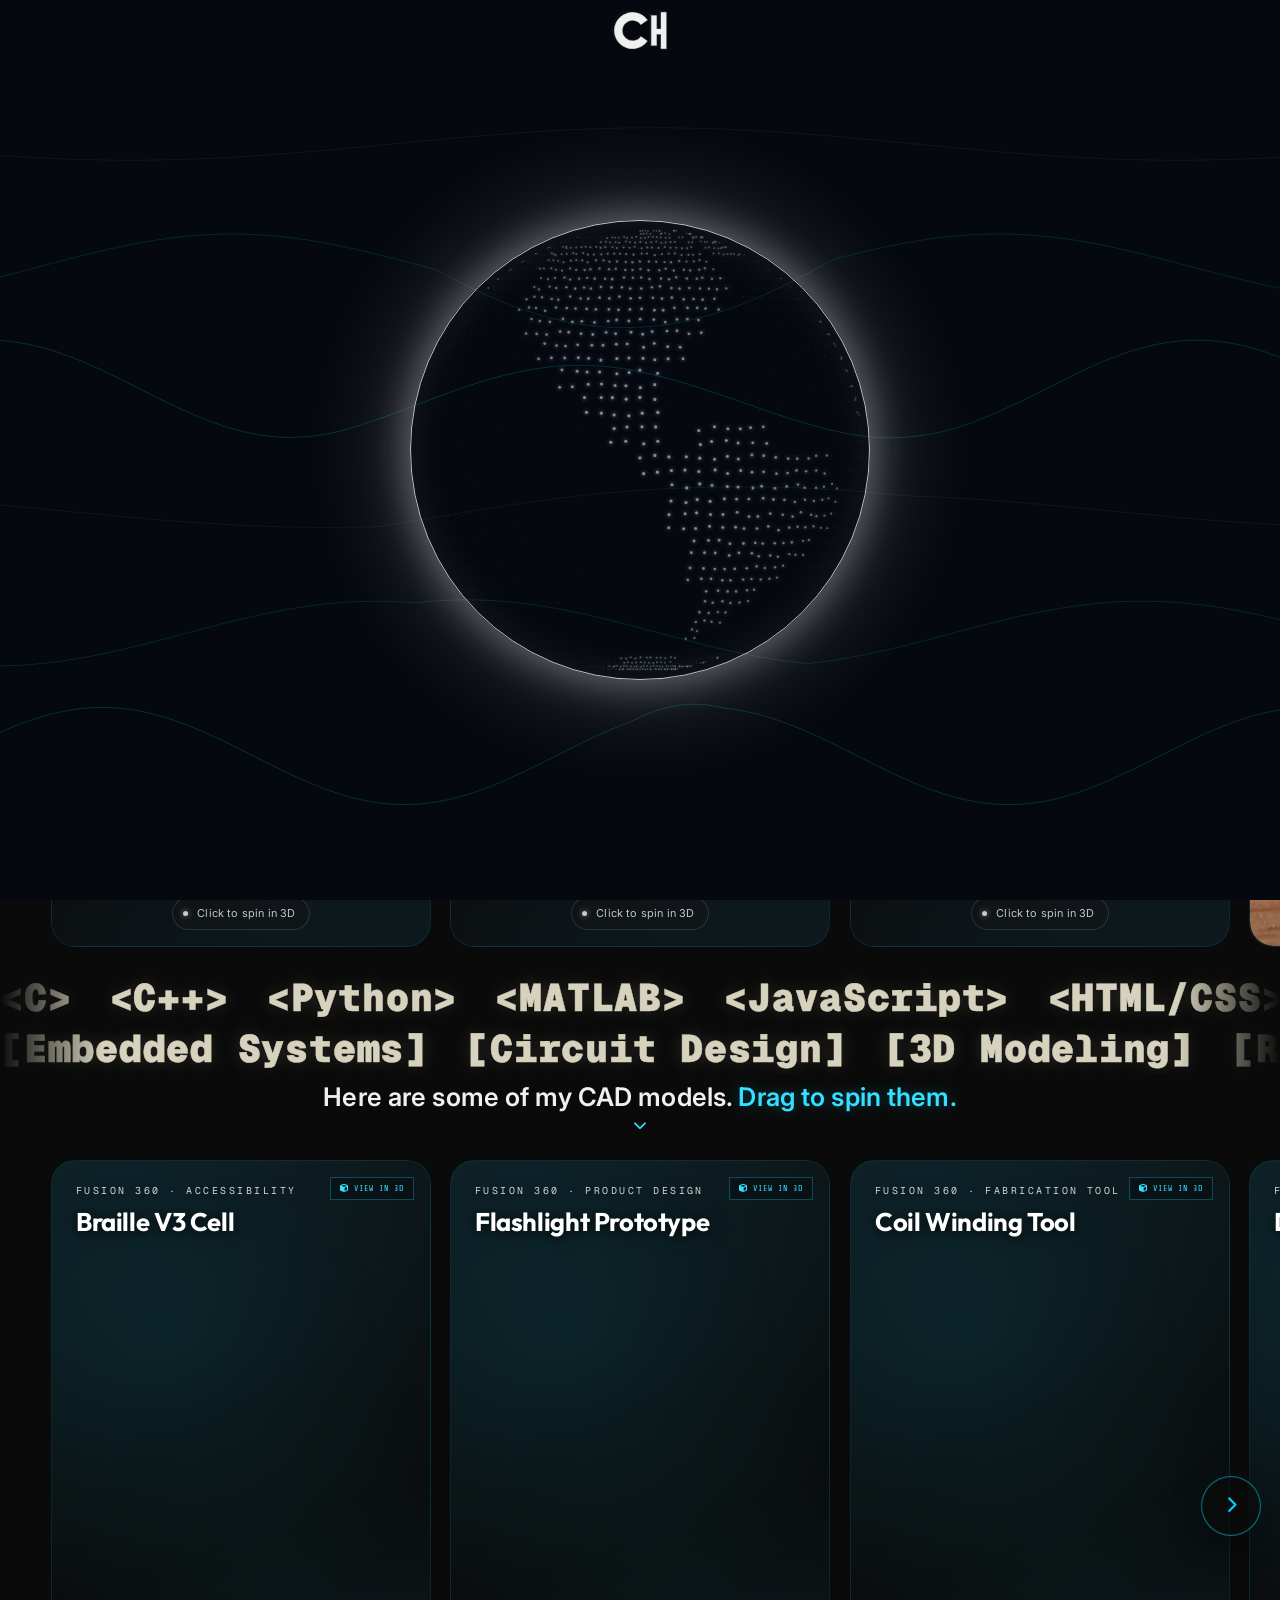
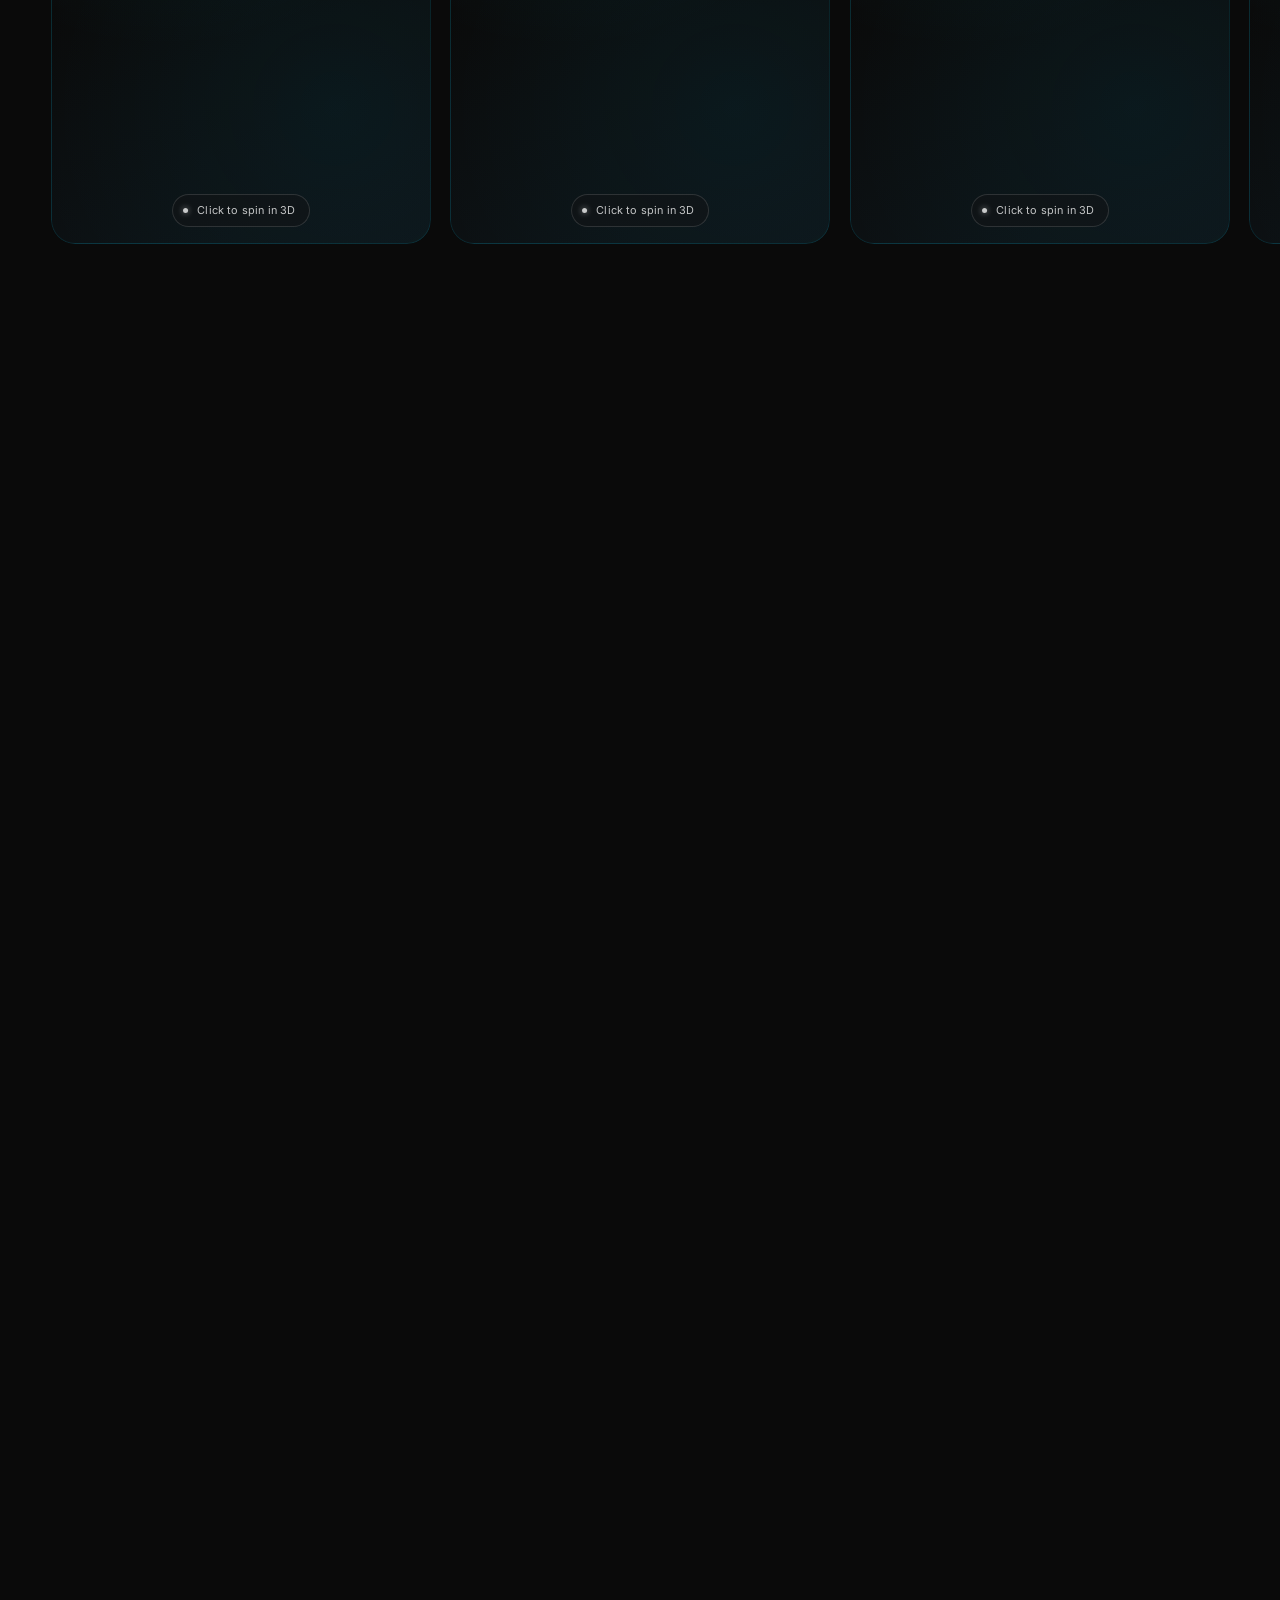
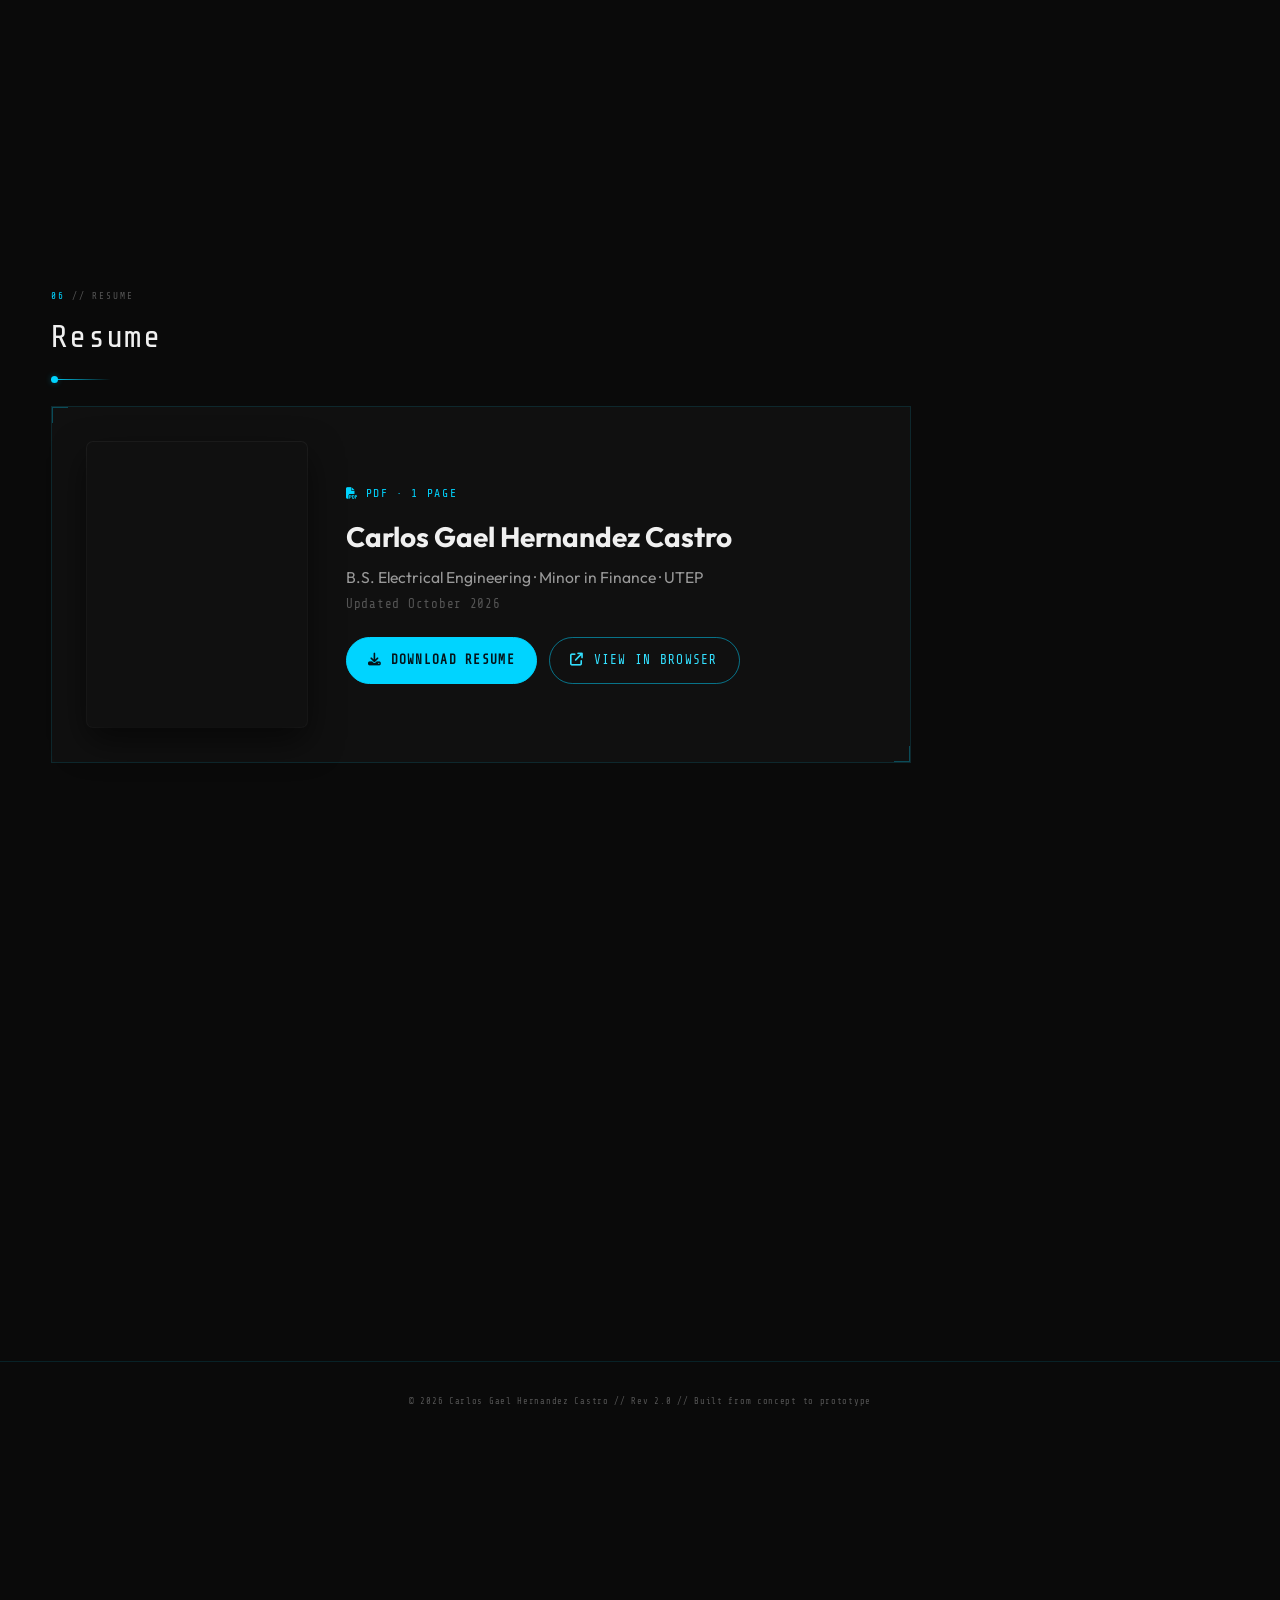
==== commit 4f885d69: "Resume: October 26 version New PDF + first-page preview; resume links carry ?v=20261026 so browsers " ====
--- a/index.html
+++ b/index.html
@@ -5280,8 +5280,8 @@
             <div class="sl"></div>
         </div>
         <div class="resume-card rv">
-            <a class="resume-preview resume-pdf" href="./resume/Carlos_Gael_Hernandez_Castro_Resume.pdf?v=20261013" target="_blank" rel="noopener" aria-label="Open my resume (PDF) in a new tab">
-                <img src="./resume/resume-preview.webp?v=20261013" alt="Preview of Carlos Gael Hernandez Castro's one-page resume" width="640" height="828" loading="lazy">
+            <a class="resume-preview resume-pdf" href="./resume/Carlos_Gael_Hernandez_Castro_Resume.pdf?v=20261026" target="_blank" rel="noopener" aria-label="Open my resume (PDF) in a new tab">
+                <img src="./resume/resume-preview.webp?v=20261026" alt="Preview of Carlos Gael Hernandez Castro's one-page resume" width="640" height="828" loading="lazy">
             </a>
             <div class="resume-info">
                 <p class="resume-kicker"><i class="fas fa-file-pdf"></i>PDF · 1 page</p>
@@ -5289,8 +5289,8 @@
                 <p class="resume-role">B.S. Electrical Engineering · Minor in Finance · UTEP</p>
                 <p class="resume-meta">Updated October 2026</p>
                 <div class="resume-actions">
-                    <a class="resume-btn resume-btn--primary resume-pdf" href="./resume/Carlos_Gael_Hernandez_Castro_Resume.pdf?v=20261013" download="Carlos_Gael_Hernandez_Castro_Resume.pdf"><i class="fas fa-download"></i>Download Resume</a>
-                    <a class="resume-btn resume-pdf" href="./resume/Carlos_Gael_Hernandez_Castro_Resume.pdf?v=20261013" target="_blank" rel="noopener"><i class="fas fa-arrow-up-right-from-square"></i>View in Browser</a>
+                    <a class="resume-btn resume-btn--primary resume-pdf" href="./resume/Carlos_Gael_Hernandez_Castro_Resume.pdf?v=20261026" download="Carlos_Gael_Hernandez_Castro_Resume.pdf"><i class="fas fa-download"></i>Download Resume</a>
+                    <a class="resume-btn resume-pdf" href="./resume/Carlos_Gael_Hernandez_Castro_Resume.pdf?v=20261026" target="_blank" rel="noopener"><i class="fas fa-arrow-up-right-from-square"></i>View in Browser</a>
                 </div>
             </div>
         </div>
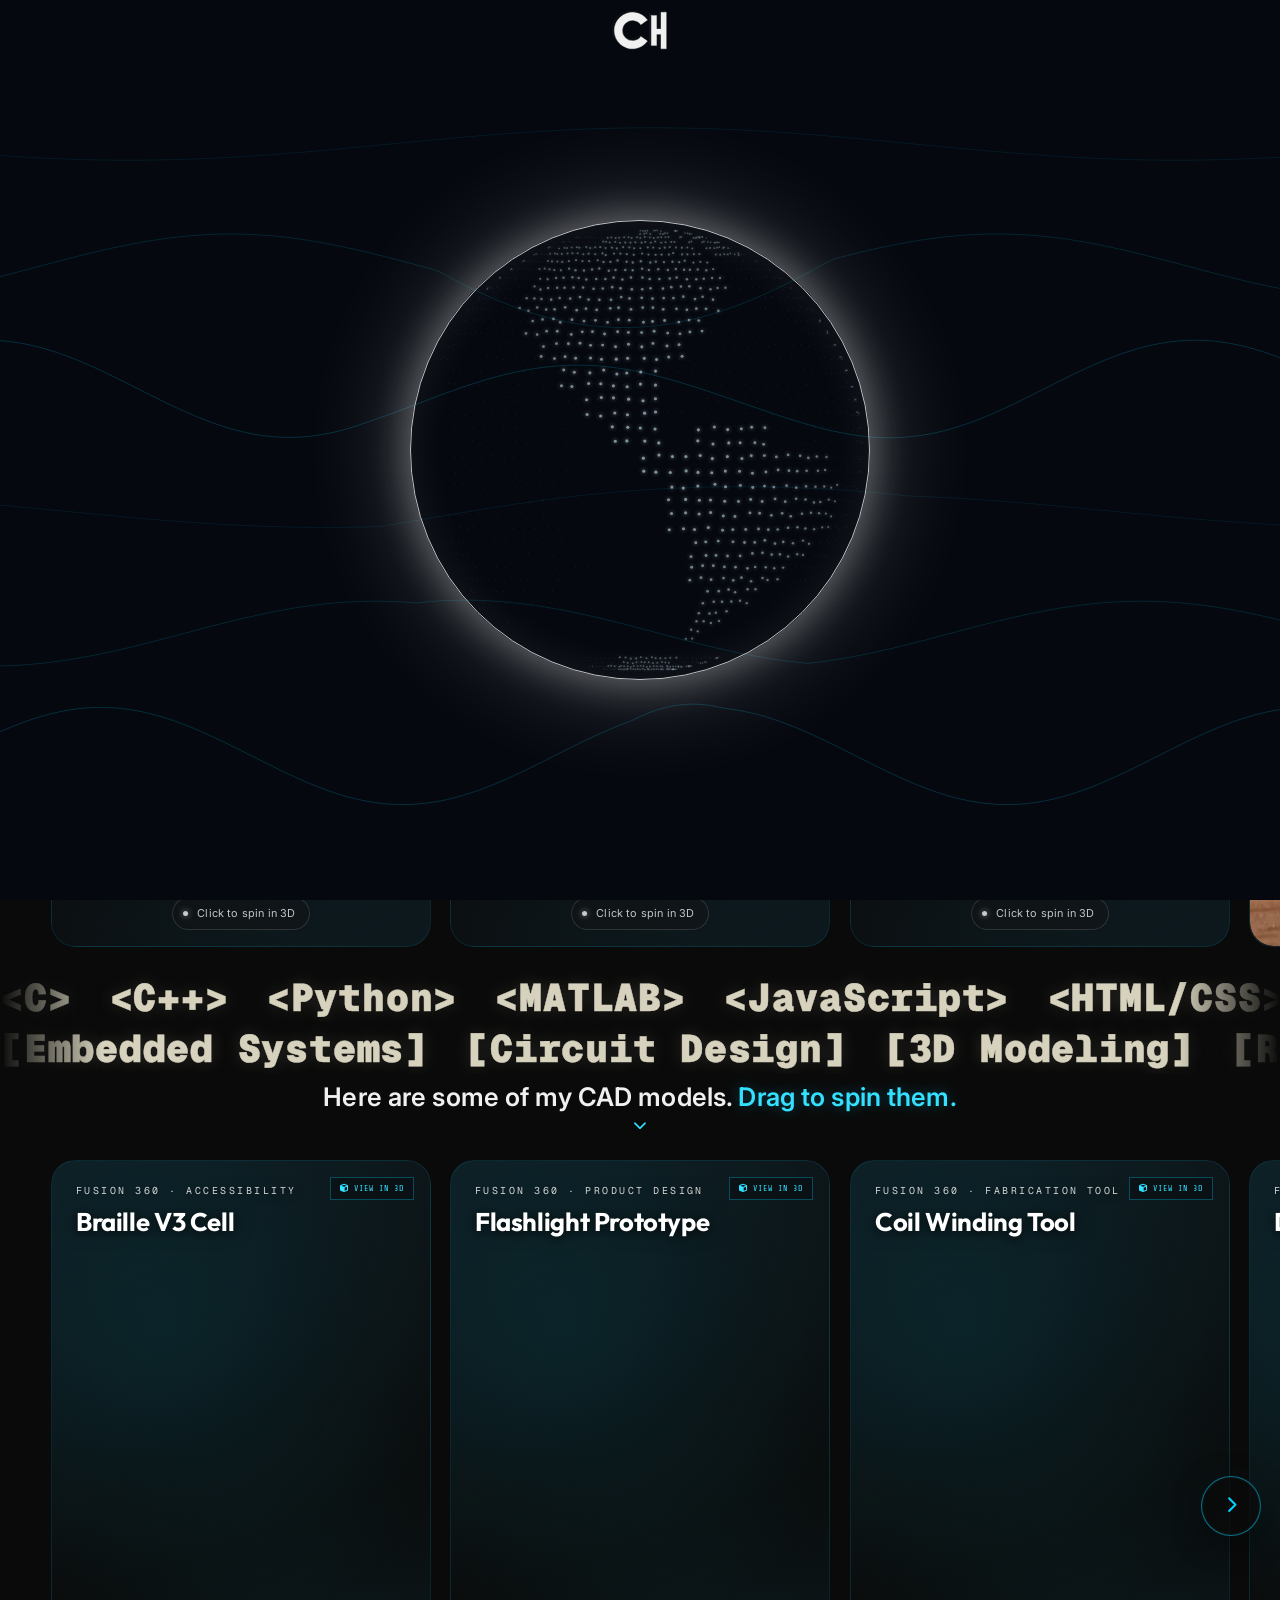
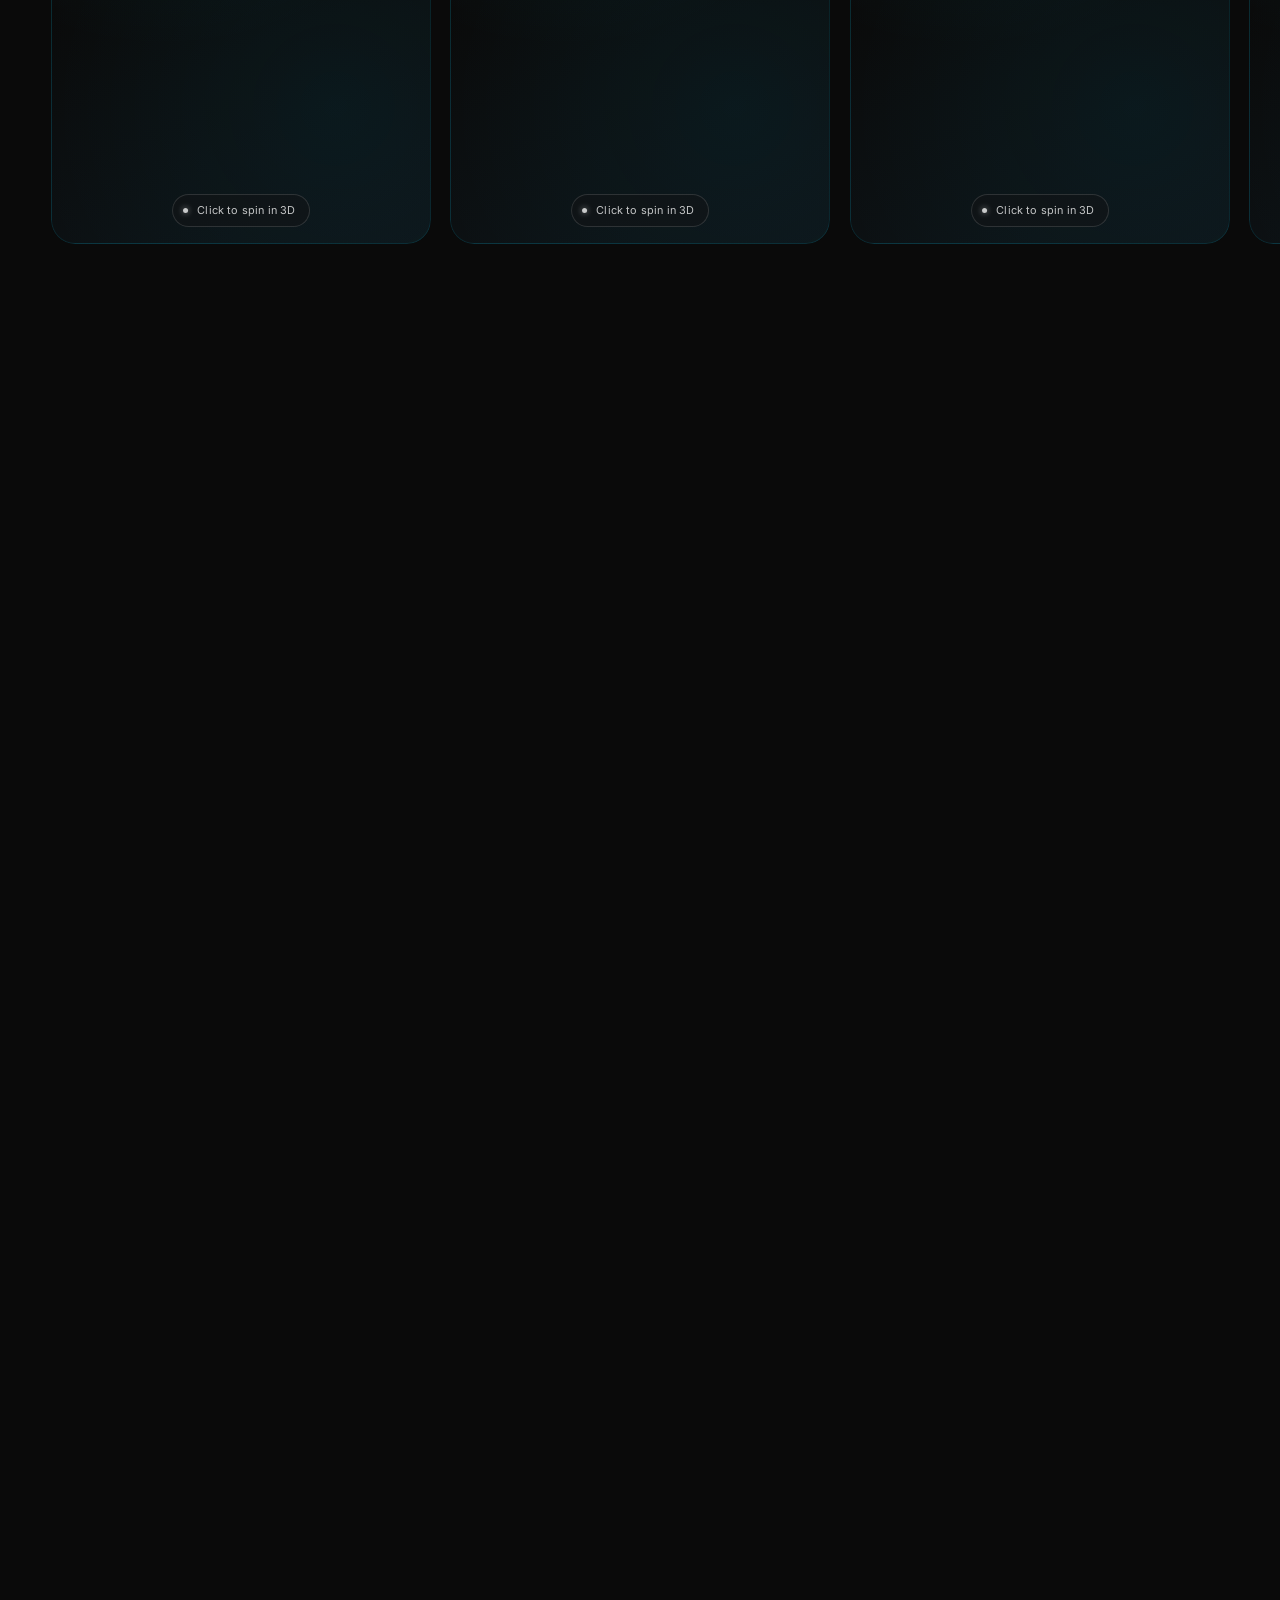
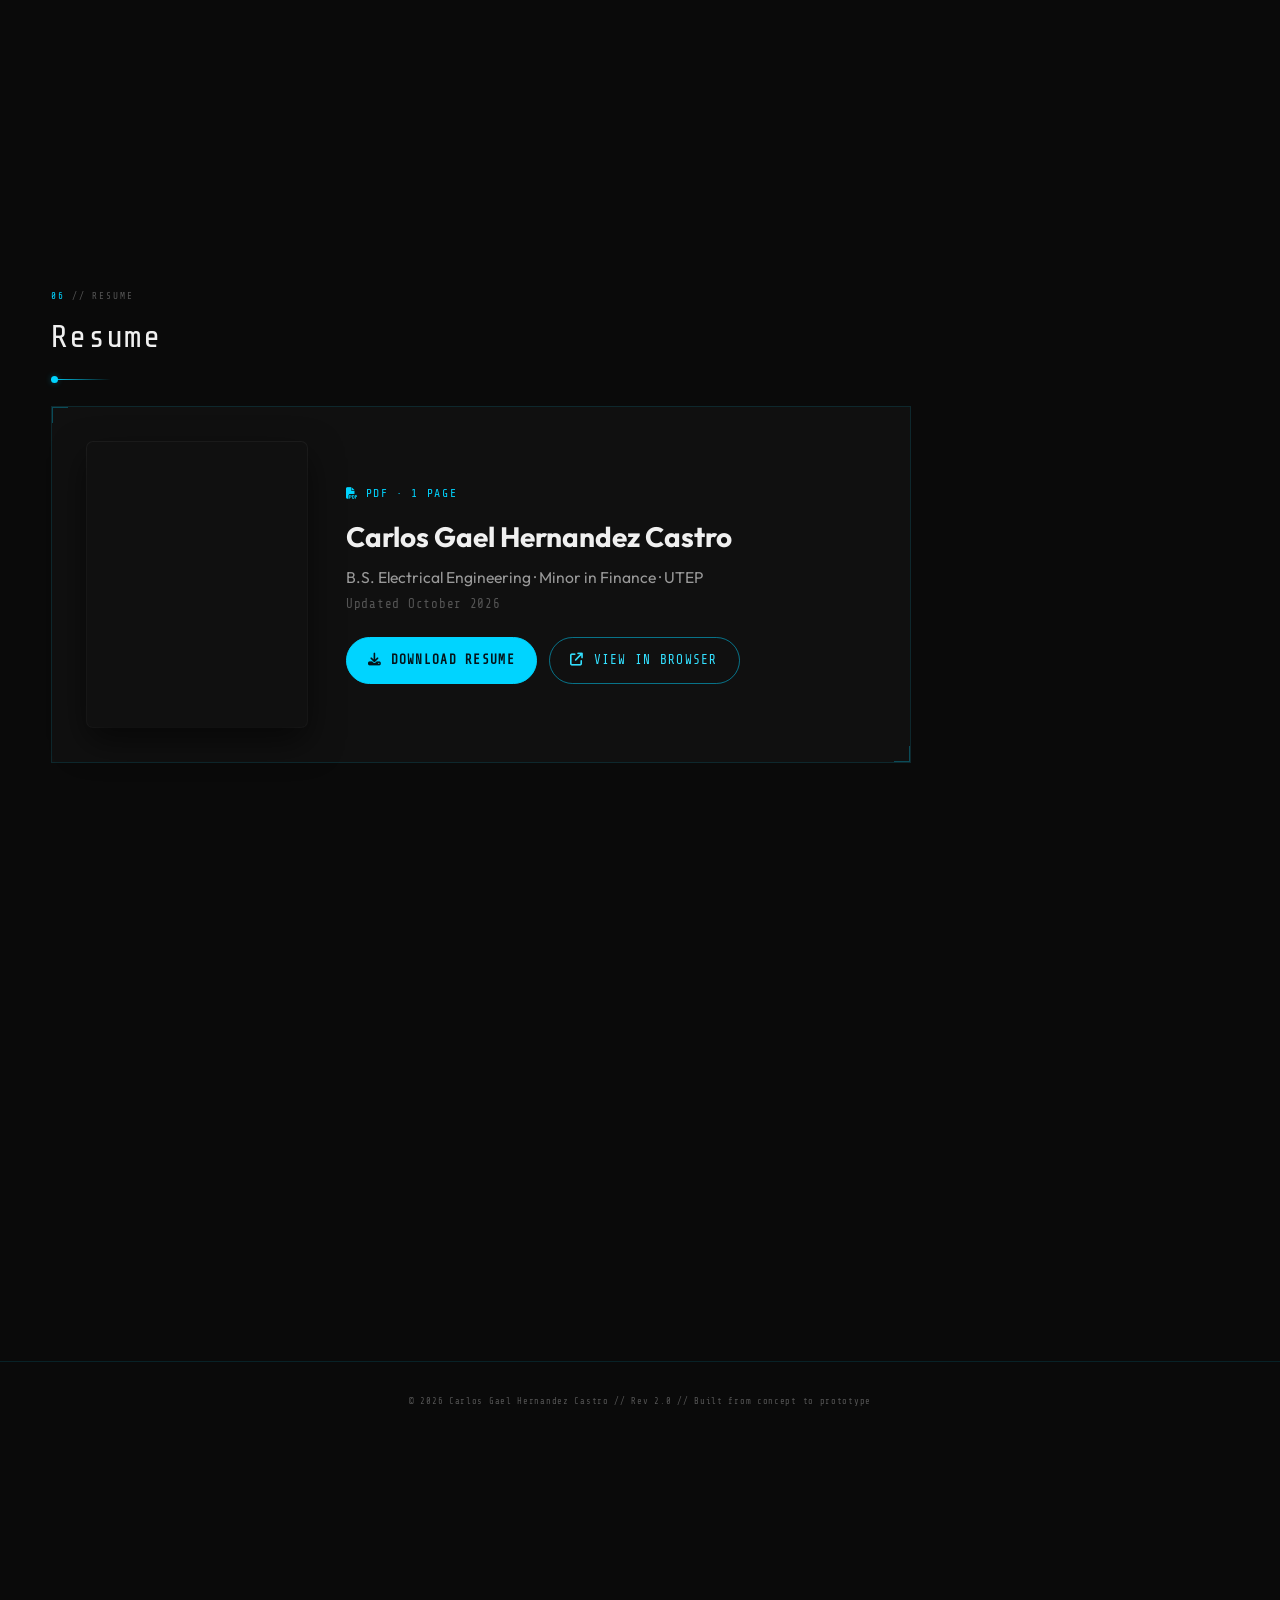
==== commit 2812a24f: "Installable tablet app: whole portfolio saved for offline use - Home-screen app (Add to Home Screen " ====
--- a/index.html
+++ b/index.html
@@ -11,6 +11,12 @@
     <link rel="icon" type="image/png" href="/favicon.png" sizes="any">
     
     <link rel="manifest" href="/manifest.json">
+    <!-- installed app (Add to Home Screen): icon, title, full-screen -->
+    <link rel="apple-touch-icon" href="/icons/apple-touch-icon.png">
+    <meta name="mobile-web-app-capable" content="yes">
+    <meta name="apple-mobile-web-app-capable" content="yes">
+    <meta name="apple-mobile-web-app-title" content="Carlos H.">
+    <meta name="apple-mobile-web-app-status-bar-style" content="black">
     <meta name="theme-color" content="#000000">
     <script>if('serviceWorker' in navigator){window.addEventListener('load',()=>navigator.serviceWorker.register('/sw.js'));}</script>
 
@@ -3791,6 +3797,80 @@
             @media (max-width: 820px) {
                 .cadinfo-box { max-height: calc(100dvh - 2rem) }
             }
+        }
+        /* ───── §13 · Installed app (Add to Home Screen) ─────────────────────
+           Only used when the site runs as the home-screen app (see §14 in
+           the scripts): an offline-save status pill and a full-screen,
+           scrollable resume viewer that works without internet. */
+        .app-pill {
+            position: fixed;
+            left: 50%;
+            bottom: calc(16px + env(safe-area-inset-bottom, 0px));
+            transform: translateX(-50%) translateY(16px);
+            z-index: 3000;
+            display: flex;
+            align-items: center;
+            gap: .65rem;
+            padding: .55rem 1rem;
+            border-radius: 999px;
+            background: rgba(10, 16, 20, .9);
+            border: 1px solid var(--acc3);
+            color: #e8f6fa;
+            font: 500 .8rem/1.2 'Outfit', sans-serif;
+            letter-spacing: .02em;
+            box-shadow: 0 10px 30px rgba(0, 0, 0, .45);
+            -webkit-backdrop-filter: blur(10px);
+            backdrop-filter: blur(10px);
+            opacity: 0;
+            pointer-events: none;
+            transition: opacity .4s ease, transform .4s ease;
+            white-space: nowrap
+        }
+        .app-pill.show { opacity: 1; transform: translateX(-50%) translateY(0) }
+        .app-pill .bar {
+            width: 90px;
+            height: 4px;
+            border-radius: 4px;
+            background: rgba(255, 255, 255, .14);
+            overflow: hidden
+        }
+        .app-pill .bar i { display: block; height: 100%; width: 0; background: var(--acc); transition: width .25s ease }
+        .app-pill.ok .bar { display: none }
+        .app-pill.ok .txt::before { content: '\2713'; color: var(--acc); margin-right: .45rem }
+        .app-resume {
+            position: fixed;
+            inset: 0;
+            z-index: 2500;
+            display: none;
+            overflow-y: auto;
+            -webkit-overflow-scrolling: touch;
+            overscroll-behavior: contain;
+            background: rgba(5, 8, 15, .97);
+            padding: calc(72px + env(safe-area-inset-top, 0px)) 16px 40px
+        }
+        .app-resume.open { display: block }
+        .app-resume img {
+            display: block;
+            width: min(100%, 980px);
+            height: auto;
+            margin: 0 auto;
+            background: #fff;
+            border-radius: 6px;
+            box-shadow: 0 20px 60px rgba(0, 0, 0, .6)
+        }
+        .app-resume-close {
+            position: fixed;
+            top: calc(14px + env(safe-area-inset-top, 0px));
+            right: 16px;
+            width: 46px;
+            height: 46px;
+            border-radius: 50%;
+            border: 1px solid var(--acc3);
+            background: rgba(10, 16, 20, .92);
+            color: #fff;
+            font-size: 1.1rem;
+            cursor: pointer;
+            z-index: 1
         }
     </style>
 </head>
@@ -5281,7 +5361,7 @@
         </div>
         <div class="resume-card rv">
             <a class="resume-preview resume-pdf" href="./resume/Carlos_Gael_Hernandez_Castro_Resume.pdf?v=20261026" target="_blank" rel="noopener" aria-label="Open my resume (PDF) in a new tab">
-                <img src="./resume/resume-preview.webp?v=20261026" alt="Preview of Carlos Gael Hernandez Castro's one-page resume" width="640" height="828" loading="lazy">
+                <img src="./resume/resume-preview.webp?v=20261027" alt="Preview of Carlos Gael Hernandez Castro's one-page resume" width="640" height="828" loading="lazy">
             </a>
             <div class="resume-info">
                 <p class="resume-kicker"><i class="fas fa-file-pdf"></i>PDF · 1 page</p>
@@ -6098,6 +6178,107 @@
             check();
         })();
     </script>
+    <script>
+        // ─── §14 · Installed app (Add to Home Screen / Install app) ──────────
+        // Opened from the home-screen icon, the site asks the service worker
+        // to save everything for offline use (a status pill shows while it
+        // downloads), and the resume opens inside the app instead of a
+        // browser tab, which would need internet. ?app=1 forces this mode
+        // in a normal browser for testing.
+        (function () {
+            var mm = function (q) { return !!(window.matchMedia && window.matchMedia(q).matches); };
+            var isApp = /[?&]app=1(&|$)/.test(location.search) || mm('(display-mode: standalone)') ||
+                        mm('(display-mode: fullscreen)') || navigator.standalone === true;
+            if (!isApp) return;
+            document.documentElement.classList.add('app-mode');
+
+            // ── resume viewer ──
+            var viewer = null;
+            function closeResume() {
+                if (viewer && viewer.classList.contains('open')) {
+                    viewer.classList.remove('open');
+                    document.body.style.overflow = '';
+                }
+            }
+            function openResume() {
+                var page = document.querySelector('.resume-preview img');
+                if (!page) return false;
+                if (!viewer) {
+                    viewer = document.createElement('div');
+                    viewer.className = 'app-resume';
+                    viewer.innerHTML = '<button class="app-resume-close" aria-label="Close resume"><i class="fas fa-times"></i></button>' +
+                                       '<img alt="Resume of Carlos Gael Hernandez Castro">';
+                    viewer.querySelector('button').addEventListener('click', closeResume);
+                    viewer.addEventListener('click', function (e) { if (e.target === viewer) closeResume(); });
+                    document.body.appendChild(viewer);
+                }
+                viewer.querySelector('img').src = page.getAttribute('src');
+                viewer.classList.add('open');
+                viewer.scrollTop = 0;
+                document.body.style.overflow = 'hidden';
+                return true;
+            }
+            document.addEventListener('click', function (e) {
+                var a = e.target.closest && e.target.closest('a.resume-pdf');
+                if (!a || a.hasAttribute('download')) return;
+                if (openResume()) e.preventDefault();
+            });
+            document.addEventListener('keydown', function (e) { if (e.key === 'Escape') closeResume(); });
+
+            // ── offline pack ──
+            if (!('serviceWorker' in navigator)) return;
+            var pill = document.createElement('div');
+            pill.className = 'app-pill';
+            pill.setAttribute('role', 'status');
+            pill.innerHTML = '<span class="txt"></span><span class="bar"><i></i></span>';
+            document.body.appendChild(pill);
+            var txt = pill.querySelector('.txt'), bar = pill.querySelector('.bar i');
+            var hideTimer = null, shown = false;
+            // a quick re-check on launch stays silent; only real downloads show
+            var showTimer = setTimeout(function () { shown = true; pill.classList.add('show'); }, 1200);
+            function say(msg, pct, done) {
+                txt.textContent = msg;
+                if (pct != null) bar.style.width = pct + '%';
+                pill.classList.toggle('ok', !!done);
+                if (done) {
+                    clearTimeout(showTimer);
+                    if (!shown && localStorage.getItem('offlineReady') === '1' && msg === 'Ready to use offline') return;
+                    pill.classList.add('show');
+                    clearTimeout(hideTimer);
+                    hideTimer = setTimeout(function () { pill.classList.remove('show'); }, 3500);
+                }
+            }
+            if (navigator.onLine === false) {
+                say('Offline: showing your saved portfolio', null, true);
+                return;
+            }
+            navigator.serviceWorker.addEventListener('message', function (ev) {
+                var d = ev.data || {};
+                if (d.type !== 'offline-progress') return;
+                if (d.finished) {
+                    if (d.error && d.saved) {
+                        say('Offline: showing your saved portfolio', null, true);
+                    } else if (d.error) {
+                        say('Could not save for offline use. Reopen the app on Wi-Fi.', null, true);
+                    } else if (d.failed) {
+                        say('Saved for offline use (' + d.failed + ' file' + (d.failed > 1 ? 's' : '') + ' still need internet)', 100, true);
+                    } else {
+                        try { var first = localStorage.getItem('offlineReady') !== '1'; localStorage.setItem('offlineReady', '1'); } catch (e) {}
+                        if (first) shown = true;
+                        say('Ready to use offline', 100, true);
+                    }
+                } else if (d.total) {
+                    var pct = Math.round(100 * d.done / d.total);
+                    say('Saving for offline use\u2026 ' + pct + '%', pct, false);
+                }
+            });
+            if (navigator.serviceWorker.startMessages) navigator.serviceWorker.startMessages();
+            navigator.serviceWorker.ready.then(function (reg) {
+                var sw = navigator.serviceWorker.controller || reg.active;
+                if (sw) sw.postMessage({ type: 'sync-offline' });
+            });
+        })();
+    </script>
 <!--ADMIN-ARCHIVE:-->
 </body>
 
